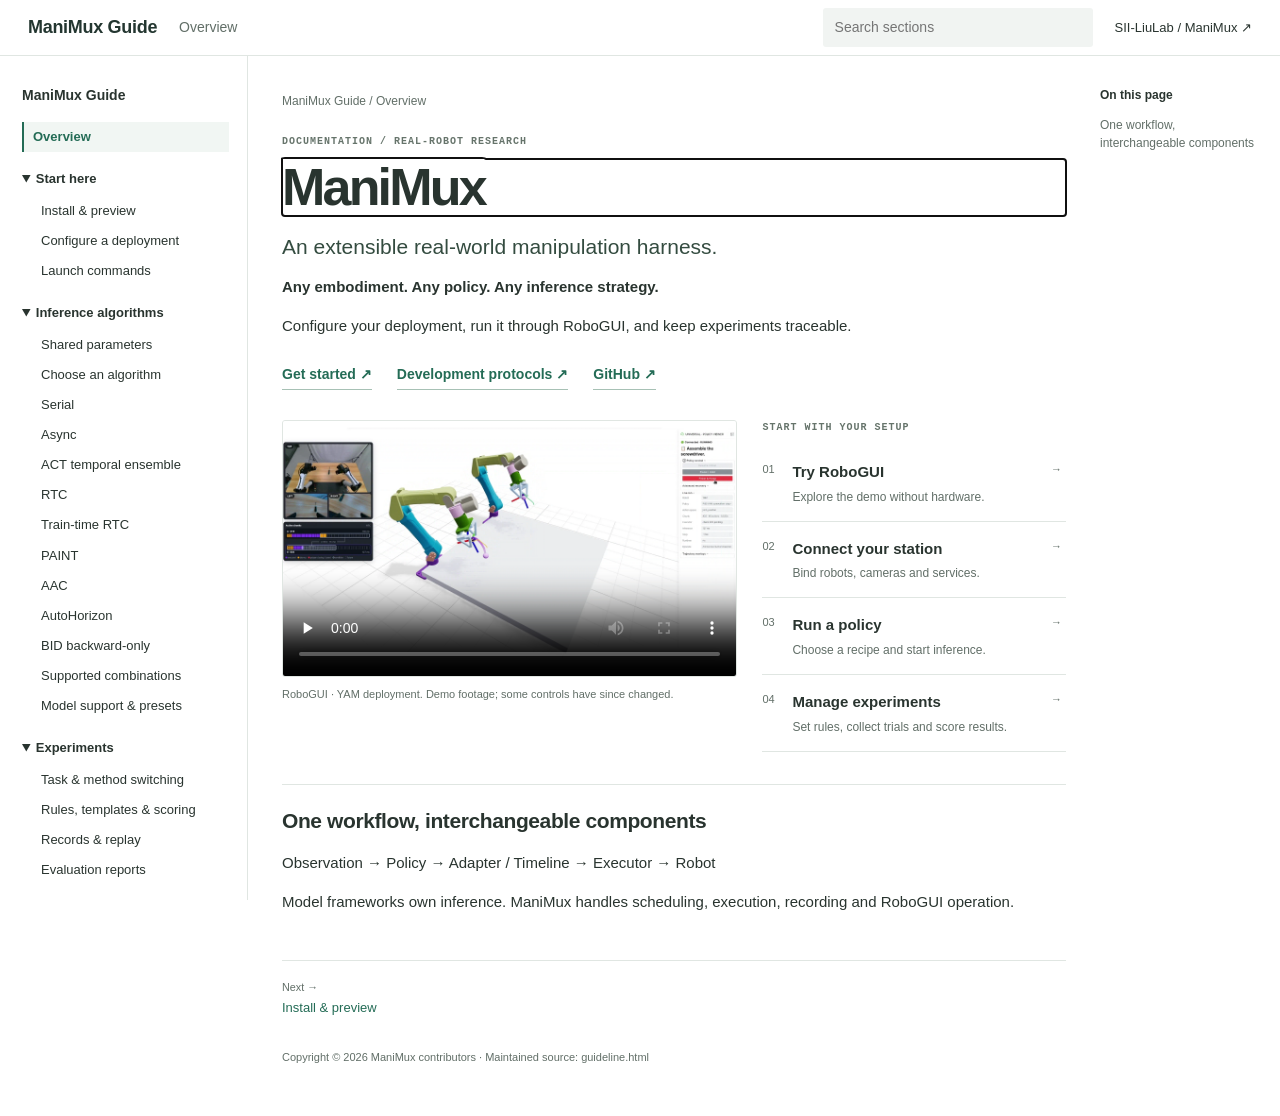
==== guideline.html @ 7ecbb382 "Remove retired AsyncSim environment-slot routing" ====
<!doctype html>
<html lang="en"><head><meta charset="utf-8"><meta name="viewport" content="width=device-width,initial-scale=1">
<meta name="description" content="ManiMux guide: deployment, inference algorithms and experiment rules."><title>ManiMux Guide</title><style>
:root{--ink:#29342f;--muted:#626f68;--accent:#246c56;--rule:#e0e6e2;--soft:#f5f7f6}
*{box-sizing:border-box}html{scroll-padding-top:80px}body{margin:0;background:#fff;color:var(--ink);font:15px/1.65 -apple-system,BlinkMacSystemFont,"Segoe UI",sans-serif}a{color:var(--accent);text-decoration:none}a:hover{text-decoration:underline;text-underline-offset:3px}a:focus-visible,button:focus-visible,input:focus-visible,summary:focus-visible{outline:2px solid var(--accent);outline-offset:3px}[hidden]{display:none!important}
.topbar{position:fixed;inset:0 0 auto;height:56px;background:white;border-bottom:1px solid var(--rule);z-index:30;display:flex;align-items:center;padding:0 28px;gap:22px}.brand{font-size:18px;letter-spacing:-.3px;font-weight:700;color:#233630;white-space:nowrap}.current{color:var(--muted);font-size:14px}.search-box{margin-left:auto;position:relative;width:270px}.search-box input{width:100%;padding:8px 12px;border:0;background:#f1f4f2;border-radius:3px;font:inherit;font-size:14px}.search-results{position:absolute;right:0;top:42px;width:420px;max-height:65vh;overflow:auto;background:#fff;border:1px solid var(--rule);box-shadow:0 8px 20px #142c191c}.search-results a{display:block;padding:12px 16px;border-bottom:1px solid var(--rule)}.search-results strong,.search-results small{display:block}.search-results small{color:var(--muted);font-size:12px;margin-top:3px}.search-results p{padding:10px 16px}.repo{font-size:13px;color:var(--ink);white-space:nowrap}
.layout{max-width:1450px;margin:auto;padding-top:56px;display:grid;grid-template-columns:248px minmax(0,1fr) 180px;gap:34px}.sidebar{position:sticky;top:56px;height:calc(100vh - 56px);overflow:auto;border-right:1px solid var(--rule);padding:28px 18px 28px 22px}.sidebar-title{font-weight:700;font-size:14px;margin-bottom:15px}.sidebar nav a{display:block;color:var(--ink);font-size:13px;padding:5px 9px;line-height:1.55;border-left:2px solid transparent}.sidebar nav a[aria-current="page"]{color:var(--accent);font-weight:650;border-left-color:var(--accent);background:#f1f6f3}.nav-group{margin:10px 0}.nav-group summary{font-weight:650;font-size:13px;cursor:pointer;padding:6px 0}.nav-group>div{padding-left:8px}.sidebar-tools{border-top:1px solid var(--rule);margin-top:20px;padding-top:14px}button{font:inherit;color:var(--accent);background:white;border:1px solid var(--rule);padding:5px 10px;border-radius:3px;cursor:pointer;font-size:12px}
main{min-width:0;padding:36px 0 50px}.breadcrumb{font-size:12px;color:var(--muted);margin-bottom:22px}.guide-page h2{font-size:30px;line-height:1.25;letter-spacing:-.8px;margin:0 0 26px;font-weight:650}.guide-page h3{font-size:21px;line-height:1.35;font-weight:650;letter-spacing:-.4px;border-top:1px solid var(--rule);padding-top:22px;margin:32px 0 16px}.guide-page p{margin:14px 0}.guide-page a{border-bottom:1px solid #c7d8ce}.table-wrap{overflow:auto;margin:22px 0}table{width:100%;border-collapse:collapse;font-size:13px;line-height:1.6;border:1px solid var(--rule)}td,th{border-bottom:1px solid var(--rule);padding:11px 13px;text-align:left;vertical-align:top}th{background:#f7f9f8;font-weight:650}td:first-child{min-width:115px}code{font:12px/1.65 "SFMono-Regular",Consolas,monospace;background:var(--soft);border-radius:2px;padding:2px 4px;overflow-wrap:anywhere}pre{position:relative;overflow:auto;background:var(--soft);padding:19px 18px;margin:20px 0;border-radius:3px}pre code{padding:0;white-space:pre;overflow-wrap:normal}pre .copy{position:absolute;right:6px;top:6px;background:#fff;font-size:11px;padding:2px 7px}.guide-page details{padding:12px 16px;border:1px solid var(--rule);border-radius:3px;margin:22px 0}.guide-page summary{cursor:pointer;font-weight:650;color:var(--accent)}li{margin:7px 0}.kicker{font:600 10px/1.5 "SFMono-Regular",Consolas,monospace;letter-spacing:1px;color:#66746b;text-transform:uppercase}.overview h1{font-size:52px;line-height:1.1;letter-spacing:-2.8px;margin:10px 0 16px;font-weight:650}.overview .lead{font-size:21px;line-height:1.4;color:#344c40}.quicklinks{display:flex;gap:25px;flex-wrap:wrap;margin:24px 0 30px;font-size:14px;font-weight:650}.quicklinks a{border-bottom:1px solid #a7c1b5;padding-bottom:3px}.overview-grid{display:grid;grid-template-columns:minmax(0,1.5fr) minmax(200px,1fr);gap:25px;align-items:start}.overview-grid figure{margin:0}video{display:block;width:100%;border:1px solid var(--rule);border-radius:3px;background:var(--soft)}figcaption{font-size:11px;color:var(--muted);margin-top:8px}.start-links>a{display:grid;grid-template-columns:20px 1fr 15px;gap:10px;padding:15px 0;border-bottom:1px solid var(--rule);color:var(--ink)}.start-links .kicker{padding-bottom:10px}.start-links small{display:block;font-size:12px;line-height:1.5;color:var(--muted);margin-top:3px}.start-links span{font-size:11px;color:var(--muted)}.toc{position:sticky;top:86px;align-self:start;padding-right:18px;font-size:12px}.toc-title{font-weight:650;margin-bottom:10px}.toc a{display:block;color:var(--muted);margin:8px 0;line-height:1.5}.page-footer{margin-top:45px;padding-top:18px;border-top:1px solid var(--rule);display:flex;justify-content:space-between;gap:20px;font-size:13px}.page-footer a{display:flex;flex-direction:column;max-width:48%}.page-footer small{color:var(--muted)}.copyright{color:var(--muted);font-size:11px;margin-top:30px}.menu-button{display:none;border:0;font-size:22px;padding:0}.backdrop{display:none}.skip{position:fixed;top:-60px;left:16px;z-index:100;background:white;padding:8px}.skip:focus{top:6px}
@media(min-width:1500px){.layout{gap:42px}}@media(max-width:1150px){.layout{grid-template-columns:232px minmax(0,1fr);gap:28px;padding-right:26px}.toc{display:none}.overview-grid{grid-template-columns:1fr}.search-box{width:225px}.current{display:none}}@media(max-width:760px){.topbar{padding:0 16px;gap:15px}.repo{display:none}.brand{font-size:16px}.menu-button{display:block}.search-box{width:min(45vw,250px)}.search-results{width:min(90vw,420px)}.layout{display:block;padding:76px 22px 0}.sidebar{position:fixed;top:56px;left:0;width:270px;z-index:25;background:white;transform:translateX(-100%);transition:transform .15s ease}.nav-open .sidebar{transform:translateX(0)}.nav-open .backdrop{display:block;position:fixed;inset:56px 0 0;background:#0005;z-index:20}main{padding-top:10px}.overview h1{font-size:44px}.guide-page h2{font-size:27px}.overview-grid{grid-template-columns:1fr}.breadcrumb{margin-bottom:18px}}@media print{.topbar,.sidebar,.toc,.page-footer,.copy,.breadcrumb,.backdrop{display:none!important}.layout{display:block;padding:0;max-width:none}main{padding:0}.guide-page{display:block!important;break-before:page}.guide-page.overview{break-before:auto}body{font-size:11px}table{font-size:10px}pre code{white-space:pre-wrap;font-size:10px}video{display:none}.guide-page h2,.guide-page h3{break-after:avoid}tr{break-inside:avoid}.table-wrap{overflow:visible}.copyright{display:none}}
</style></head>
<body><a class="skip" href="#overview">Skip to content</a>
<header class="topbar"><button class="menu-button" id="menu" aria-label="Toggle navigation" aria-expanded="false" aria-controls="sidebar">☰</button><a class="brand" href="#overview">ManiMux Guide</a><span class="current" id="current-title">Overview</span><div class="search-box"><input id="guide-search" type="search" placeholder="Search sections" aria-label="Search guide" autocomplete="off"><div id="search-results" class="search-results" hidden></div></div><a class="repo" href="https://github.com/SII-LiuLab/manimux">SII-LiuLab / ManiMux ↗</a></header>
<div id="backdrop" class="backdrop"></div><div class="layout"><aside class="sidebar" id="sidebar"><div class="sidebar-title">ManiMux Guide</div><nav aria-label="Guide sections"><a href="#overview" data-page="overview">Overview</a><details class="nav-group" open><summary>Start here</summary><div><a href="#install" data-page="install">Install &amp; preview</a><a href="#configuration" data-page="configuration">Configure a deployment</a><a href="#launch" data-page="launch">Launch commands</a></div></details><details class="nav-group" open><summary>Inference algorithms</summary><div><a href="#shared-parameters" data-page="shared-parameters">Shared parameters</a><a href="#algorithms" data-page="algorithms">Choose an algorithm</a><a href="#serial" data-page="serial">Serial</a><a href="#async" data-page="async">Async</a><a href="#act-temporal-ensemble" data-page="act-temporal-ensemble">ACT temporal ensemble</a><a href="#rtc" data-page="rtc">RTC</a><a href="#train-time-rtc" data-page="train-time-rtc">Train-time RTC</a><a href="#paint" data-page="paint">PAINT</a><a href="#aac" data-page="aac">AAC</a><a href="#autohorizon" data-page="autohorizon">AutoHorizon</a><a href="#bid-backward" data-page="bid-backward">BID backward-only</a><a href="#optional-algorithm-composition" data-page="optional-algorithm-composition">Supported combinations</a><a href="#support" data-page="support">Model support &amp; presets</a></div></details><details class="nav-group" open><summary>Experiments</summary><div><a href="#experiment-lists" data-page="experiment-lists">Task &amp; method switching</a><a href="#experiments" data-page="experiments">Rules, templates &amp; scoring</a><a href="#records" data-page="records">Records &amp; replay</a><a href="#reports" data-page="reports">Evaluation reports</a></div></details><details class="nav-group" open><summary>Development</summary><div><a href="#agent-references" data-page="agent-references">Work with your agent</a><a href="#troubleshooting" data-page="troubleshooting">Troubleshooting</a></div></details></nav><div class="sidebar-tools"><button id="print">Print entire guide / PDF</button></div></aside>
<main id="content"><div class="breadcrumb" id="breadcrumb">ManiMux Guide / Overview</div><section aria-labelledby="overview" class="guide-page overview" data-page-id="overview" data-title="Overview">
<div class="kicker">Documentation / Real-robot research</div>
<h1 id="overview">ManiMux</h1>
<p class="lead">An extensible real-world manipulation harness.</p>
<p><strong>Any embodiment. Any policy. Any inference strategy.</strong></p>
<p>Configure your deployment, run it through RoboGUI, and keep experiments traceable.</p>
<div class="quicklinks"><a href="#install">Get started ↗</a><a href="#agent-references">Development protocols ↗</a><a href="https://github.com/SII-LiuLab/manimux">GitHub ↗</a></div>
<div class="overview-grid"><figure><video aria-label="RoboGUI demonstration with a YAM robot" controls="" playsinline="" poster="assets/manimux-robogui-demo.webp" preload="none"><source src="assets/manimux_2026-09-05_23-17-35-00.00.03.144-00.00.34.914-seg1-00.00.02.596-00.00.34.966.mp4" type="video/mp4"/></video><figcaption>RoboGUI · YAM deployment. Demo footage; some controls have since changed.</figcaption></figure>
<div class="start-links"><div class="kicker">Start with your setup</div>
<a href="#install"><span>01</span><div><strong>Try RoboGUI</strong><small>Explore the demo without hardware.</small></div><span>→</span></a>
<a href="#configuration"><span>02</span><div><strong>Connect your station</strong><small>Bind robots, cameras and services.</small></div><span>→</span></a>
<a href="#launch"><span>03</span><div><strong>Run a policy</strong><small>Choose a recipe and start inference.</small></div><span>→</span></a>
<a href="#experiments"><span>04</span><div><strong>Manage experiments</strong><small>Set rules, collect trials and score results.</small></div><span>→</span></a>
</div></div>
<h3 id="workflow">One workflow, interchangeable components</h3>
<p>Observation → Policy → Adapter / Timeline → Executor → Robot</p>
<p>Model frameworks own inference. ManiMux handles scheduling, execution, recording and RoboGUI operation.</p>
</section>
<section aria-labelledby="install" class="guide-page" data-page-id="install" data-title="Install &amp; preview" hidden=""><h2 id="install">Install</h2>
<p>Run commands from the repository root. Python 3.11/3.12 are supported.</p>
<pre><code class="language-bash">uv sync --dev
uv run manimux-robogui --robot yam --demo --host 127.0.0.1 --port 8086
</code></pre>
<p>Open <code>http://127.0.0.1:8086</code>. This demo does not connect hardware.
Use <code>--robot piper</code> or <code>--robot aloha</code> for the corresponding asset preview.</p>
<table>
<thead>
<tr>
<th>Environment</th>
<th>Owns</th>
</tr>
</thead>
<tbody>
<tr>
<td>Root <code>.venv/</code></td>
<td>Core development and offline RoboGUI</td>
</tr>
<tr>
<td><code>envs/yam/.venv/</code></td>
<td>YAM SDK, cameras, runtime and RoboGUI</td>
</tr>
<tr>
<td>Model environment</td>
<td>JAX/PyTorch, weights and the XPolicyLab policy server</td>
</tr>
</tbody>
</table>
<p>For an existing hardware environment, install the current checkout explicitly:</p>
<pre><code class="language-bash">uv pip install --python envs/yam/.venv/bin/python -e '.[replay,realsense,xpolicylab]'
</code></pre>
<p>This does not install the robot SDK or create the model environment. Follow the
<a href=".agents/skills/manimux-station-setup/references/station.md">station setup reference</a>
and the selected <a href="#support">model runbook</a>. Do not run root <code>uv sync</code> against an
independent hardware/model environment; it can remove dependencies absent from the root lockfile.</p>
</section>
<section aria-labelledby="configuration" class="guide-page" data-page-id="configuration" data-title="Configure a deployment" hidden=""><h2 id="configuration">Configuration</h2>
<p>One experiment YAML selects the deployment. Keep common settings in their owning component YAML
and reference them with <code>config:</code>.</p>
<table>
<thead>
<tr>
<th>Setting</th>
<th>Edit here</th>
</tr>
</thead>
<tbody>
<tr>
<td>Task prompt, output, step budget</td>
<td>Experiment <code>run</code></td>
</tr>
<tr>
<td>Layout IDs / repeats / reference requirement</td>
<td><code>run.experiment_template</code></td>
</tr>
<tr>
<td>Scoring rules</td>
<td><code>evaluation.config</code> → rubric YAML</td>
</tr>
<tr>
<td>CAN/IP, camera serials, service endpoints, local paths</td>
<td><code>manimux/configs/local/station.yaml</code></td>
</tr>
<tr>
<td>Robot assembly, control frequency</td>
<td><code>robot.config</code>, <code>robot.control_hz</code></td>
</tr>
<tr>
<td>Geometry, joint order, TCP and limits</td>
<td>Embodiment / control profile YAML</td>
</tr>
<tr>
<td>Camera FPS, resolution and exposure</td>
<td><code>camera_server.config</code> → camera-set YAML</td>
</tr>
<tr>
<td>Model camera mapping and action conversion</td>
<td><code>policy.adapter</code></td>
</tr>
<tr>
<td>Model action interval and horizon</td>
<td><code>policy.action_dt_s</code>, <code>policy.horizon_policy_steps</code></td>
</tr>
<tr>
<td>Checkpoint, normalization, sampler steps and seed</td>
<td><code>policy_server.config</code> → model recipe</td>
</tr>
<tr>
<td>Scheduling / chunk handoff</td>
<td><code>inference</code> or its referenced YAML</td>
</tr>
<tr>
<td>Command generation</td>
<td><code>executor</code> — current team experiments use <code>type: direct</code></td>
</tr>
</tbody>
</table>
<p><strong>Station setup:</strong> copy <a href="manimux/configs/local/yam_example.yaml">yam_example.yaml</a> to
<code>station.yaml</code> only if a private station file does not already exist. Fill actual CAN
interfaces, camera serials, endpoints and checkpoint roots. Preserve component names.</p>
<p><code>config:</code> paths resolve relative to the containing YAML; mappings merge and lists replace.
Experiment <code>run.output_dir</code> is relative to the launch directory. Station-local paths resolve
relative to the station file; <code>paths.output_dir</code> can override the recording directory.</p>
<p>Use the same <code>--local PATH</code> on entry points that support station binding. Pi05, camera and runtime
support it; RoboGUI network options remain separate. A model launcher taking only <code>--config</code>
must use the recipe paired with the experiment. See <a href=".agents/skills/manimux-station-setup/references/station.md#scope-and-remaining-independent-entry-points">entry-point scope</a>.</p>
<p><strong>Before launch, inspect the resolved config without connecting hardware:</strong></p>
<pre><code class="language-bash">envs/yam/.venv/bin/python - &lt;&lt;'PY'
from manimux.cli import load_config
cfg = load_config('manimux/configs/experiments/coin/pi05/yam_pi05_rtc_joint_step50000.yaml')
for key in ('run', 'policy', 'inference', 'executor', 'evaluation'):
    print(key, cfg[key])
PY
</code></pre>
<p>Edit YAML before loading the experiment. Restart the affected process after changes;
editing a file does not hot-reload a running deployment.</p>
</section>
<section aria-labelledby="launch" class="guide-page" data-page-id="launch" data-title="Launch commands" hidden=""><h2 id="launch">Launch</h2>
<p><strong>Complete Pi05 coin / YAM example.</strong> Requires installed hardware/model environments,
the checkpoint selected by the recipe, and a configured station. Run from the repository
root in four terminals, using the same experiment in cameras, model and runtime.</p>
<h3 id="1-camera-service">1 · Camera service</h3>
<pre><code class="language-bash">envs/yam/.venv/bin/python -m manimux.servers.camera.server \
  --experiment manimux/configs/experiments/coin/pi05/yam_pi05_rtc_joint_step50000.yaml
</code></pre>
<h3 id="2-robogui">2 · RoboGUI</h3>
<pre><code class="language-bash">envs/yam/.venv/bin/python -m manimux.robogui.dashboard \
  --robot yam --host 127.0.0.1 --port 8086
</code></pre>
<h3 id="3-pi05-model-service">3 · Pi05 model service</h3>
<pre><code class="language-bash">XPolicyLab/policy/Pi_05/openpi/.venv/bin/python -m manimux.servers.pi05 \
  --experiment manimux/configs/experiments/coin/pi05/yam_pi05_rtc_joint_step50000.yaml
</code></pre>
<h3 id="4-runtime">4 · Runtime</h3>
<pre><code class="language-bash">envs/yam/.venv/bin/python -m manimux serve \
  --config manimux/configs/experiments/coin/pi05/yam_pi05_rtc_joint_step50000.yaml
</code></pre>
<p>Open <code>http://127.0.0.1:8086</code>. <code>serve</code> waits for GUI preparation; it does not launch the other
three services. <strong>Prepare can connect hardware and move to the configured start pose.</strong>
Use <strong>Prepare → adjust layout → Activate Warmup → Start rollout → Finish</strong>.</p><p>Recovery controls follow the connected runtime's declared capabilities and arm selections. When idle Home is available, <strong>Finish rollout</strong> does not home; use <strong>Return Home</strong>, which applies to all configured arms. Otherwise Finish preserves the experiment's <code>home_on_close</code>. Drag and Release finish an active rollout without homing. Tianji Release offers continuous or five-second cooperative hand-guiding when declared; loss of the recovery lease cancels it.</p><p>Pack-plate deployments select <code>tianji_taccap_pack_plate.yaml</code> for the saved <code>pack_plate_start</code> Home. Update older bound configurations and restart the runtime to load a changed assembly.</p><p>
Warmup is explicit when <code>run.warmup_before_start: true</code>; otherwise go directly to Start. Follow the selected Finish/Home behavior before
stopping runtime, then stop model, camera and GUI processes.</p>
<p>For another method, use its YAML in all experiment-aware commands. For another model,
replace terminal 3 with that model's environment and launcher; do not reuse Pi05's interpreter.</p>
<details><summary>Other model-server command forms</summary>
<p>These forms use explicit placeholders: resolve <code>MM_MODEL_PY</code>, <code>MM_RECIPE</code> and <code>MM_EXPERIMENT</code>
from the chosen deployment. They are not additional services to run alongside Pi05.</p>
<pre><code class="language-bash"># XR1: matching standalone model recipe
"$MM_MODEL_PY" -m manimux.servers.xr1 --config "$MM_RECIPE"

# LingBot: shared XPolicyLab server, matching model recipe
"$MM_MODEL_PY" XPolicyLab/setup_policy_server.py --config-path "$MM_RECIPE"

# DP: recipe selected from the experiment
"$MM_MODEL_PY" -m manimux.servers.dp --experiment "$MM_EXPERIMENT"

# OpenWAM: matching standalone model recipe
"$MM_MODEL_PY" -m manimux.servers.openwam --config "$MM_RECIPE"
</code></pre>
</details>
</section>
<section aria-labelledby="shared-parameters" class="guide-page" data-page-id="shared-parameters" data-title="Shared parameters" hidden=""><h2 id="shared-parameters">Shared parameters</h2>
<p>Use this guide to configure Serial, asynchronous chunking, RTC, ACT temporal
ensembling, AAC, PAINT, AutoHorizon and backward-only BID, including their supported
combinations. Start from an experiment that already works with your robot and policy;
keep its checkpoint, cameras, action representation and executor settings.</p>
<h3 id="configure-an-experiment">Configure an experiment</h3>
<p>Set <code>inference.algorithm</code> and <code>inference.inference_schedule</code> explicitly. The examples
below replace the experiment's entire <code>inference</code> section unless described as overrides.
They assume a model horizon <strong>H = 50</strong>; adjust the example windows for your model's
actual H. Do not shorten <code>policy.horizon_policy_steps</code> to change how long a chunk executes.</p>
<p>You can instead load an <a href="manimux/configs/inference/README.md">inference preset</a>
and override its settings:</p>
<pre><code class="language-yaml">inference:
  config: ../../../inference/yam_act_serial.yaml
  algorithm: act_temporal_ensemble
  chunk_policy_steps: 8
</code></pre>
<p>This relative path is for an experiment under
<code>manimux/configs/experiments/&lt;task&gt;/&lt;model&gt;/</code>. <code>config</code> paths are relative to the
experiment YAML. Nested mappings merge; omitted fields remain inherited. Each
section loads one preset, without recursive <code>config</code> references.
When switching methods, remove incompatible inherited limits, triggers and blending.
Some presets contain only parameters, so select the algorithm explicitly.</p>
<p>The examples use <code>policy.action_decoding: inline</code> (the default). Verify that the
deployment's adapter and action format meet the compatibility requirements below
before enabling a combination. See <a href="#configuration">configuration</a> and
<a href="#support">deployment recipes</a> for the rest of the experiment and launch procedure.</p>
<h3 id="asyncsim-deployments">AsyncSim deployments</h3>
<p>Simulation experiments live under <code>manimux/configs/experiments/asyncsim/</code> and use AsyncSimRuntime, the shared policy worker, request scheduler and action timeline. Ordinary chunking selects <code>async</code> or <code>serial</code>; latency trimming uses <code>drop_infer_latency</code>. Use <code>robodojo_x5_dual.yaml</code> for RoboDojo geometry, separately from the physical X5 model.</p>
<p>Run the controller in <code>envs/arx_x5/.venv</code>, inference in the model's own environment, and simulation in the RoboDojo environment. The <a href=".agents/skills/manimux-inference/references/deployment/vpp2-arx-x5.md">VPP2 deployment reference</a> covers visible observation history and launch prerequisites. VPP2 uses default sampling, serial 25 Hz execution and a 24-action prefix. History does not receive simulator poses or execution metrics.</p>
<p>AsyncSimRuntime supports <code>multi_inflight</code> with a streaming-capable backend. Each result keeps its request's observation anchor and deadline; results newer than the accepted plan can be used even after another observation was uploaded. XR1 and OpenWAM X5 decoding preserve request context beyond their eight-entry fallback caches. Serial retains one outstanding request and waits for the execution prefix to finish. Inline IK still uses the controller thread.</p>
<p>Select <code>robodojo_xr1_insert_tubes_default_multi_inflight.yaml</code> for default XR1 sampling with continuous observation uploads capped at 25 Hz, 30 action rows at 40 ms each, and <code>drop_infer_latency</code> on the simulation clock. The existing <code>robodojo_xr1_insert_tubes_default_serial.yaml</code> keeps serial execution from row zero. With the model and simulator already running, launch from the AsyncSim workspace root:</p>
<pre><code class="language-bash">PYTHONPATH=.:manimux manimux/envs/arx_x5/.venv/bin/python scripts/run_async_benchmark.py \
  --experiment manimux/manimux/configs/experiments/asyncsim/robodojo_xr1_insert_tubes_default_multi_inflight.yaml \
  --local manimux/manimux/configs/local/asyncsim_xr1.example.yaml \
  --task insert_tubes --policy Xiaomi_Robotics_1 \
  --checkpoint HF-RoboDojo-sim-arx_x5-ee-0-35efbc7 \
  --profile async_config/profiles/manimux_xr1_zero_delay.yml --seeds 1 \
  --timeout 900 --output async_eval_result/xr1_insert_tubes_default_multi_inflight</code></pre>
<p>AsyncSim deployments use one environment and one policy service per simulator. Multi-inflight scheduling remains available within that controller; it does not batch multiple environments.</p>
<h3 id="request-schedules-and-triggers">Request schedules and triggers</h3>
<table>
<thead>
<tr>
<th><code>inference_schedule</code></th>
<th>When a new request may start</th>
</tr>
</thead>
<tbody>
<tr>
<td><code>serial</code></td>
<td>After the selected execution prefix finishes and the preceding response or error is processed. The robot holds its last command while waiting for inference.</td>
</tr>
<tr>
<td><code>single_inflight</code></td>
<td>After the preceding response or error is processed, including process decoding when enabled; the current chunk may still be executing.</td>
</tr>
<tr>
<td><code>deadline</code></td>
<td>First request immediately when its trigger permits; later requests only after the preceding request's <code>policy.timeout_s</code> deadline, even if its reply arrived earlier. See the algorithm-specific resolutions above.</td>
</tr>
<tr>
<td><code>multi_inflight</code></td>
<td>Before earlier replies arrive, subject to the observation-rate cap, trigger and algorithm readiness.</td>
</tr>
</tbody>
</table>
<p>Serial waits for scheduled execution time, not measured arrival at the target.
Reaching <code>policy.timeout_s</code> alone does not release a single-inflight request; the
client must return a response or error. It also does not cancel a remote model call.</p>
<table>
<thead>
<tr>
<th><code>request_trigger</code></th>
<th>Applies to</th>
<th>Behavior</th>
</tr>
</thead>
<tbody>
<tr>
<td><code>refill</code></td>
<td>Asynchronous ordinary chunking, BID, AAC and AutoHorizon</td>
<td>Submit when remaining prepared action time is <strong>strictly below</strong> <code>refill_threshold_s</code>. Default for these algorithms, including multi-inflight.</td>
</tr>
<tr>
<td><code>continuous</code></td>
<td>The same asynchronous algorithms</td>
<td>Submit without checking remaining action time. Schedule and rate limits still apply.</td>
</tr>
<tr>
<td><code>algorithm</code></td>
<td>All serial configurations, RTC, PAINT and standalone ACT</td>
<td>Use the selected algorithm's execution/query timing. Default and required for these cases.</td>
</tr>
</tbody>
</table>
<p>With <code>multi_inflight</code>, the server runs one model call at a time and replaces its
waiting observation with the newest available one. It starts another call when a
fresh observation is available; this is not parallel model execution. RTC/PAINT
execution windows and ACT query intervals still limit submissions.</p>
<h3 id="time-rate-and-handoff-parameters">Time, rate and handoff parameters</h3>
<table>
<thead>
<tr>
<th>Parameter</th>
<th>Default</th>
<th>Usage</th>
</tr>
</thead>
<tbody>
<tr>
<td><code>policy.action_dt_s</code></td>
<td>Required</td>
<td>Seconds per model action row, unless <code>trajectory_duration_s</code> overrides it. Keep the checkpoint's interval.</td>
</tr>
<tr>
<td><code>policy.horizon_policy_steps</code></td>
<td>Required</td>
<td>Full predicted horizon H, not an execution limit.</td>
</tr>
<tr>
<td><code>inference.refill_threshold_s</code></td>
<td><code>0.4</code></td>
<td>Seconds of remaining actions at which refill becomes eligible; <code>0.1</code> means 100 ms. Use a positive value. Zero prevents refill even with an empty timeline.</td>
</tr>
<tr>
<td><code>inference.observation_hz</code></td>
<td><code>null</code></td>
<td>Maximum request submission rate. A finite positive value is required for multi-inflight; other schedules may also use it. It does not change camera FPS or robot control rate.</td>
</tr>
<tr>
<td><code>policy.timeout_s</code></td>
<td><code>1.0</code></td>
<td>Runtime request deadline, in seconds; also sets the resubmission deadline for actual deadline scheduling.</td>
</tr>
<tr>
<td><code>policy.options.request_timeout_s</code></td>
<td><code>policy.timeout_s</code> for <code>xpolicylab_ws</code></td>
<td>Client transport timeout, distinct from the runtime deadline.</td>
</tr>
<tr>
<td><code>inference.max_plan_age_s</code></td>
<td><code>1.0</code></td>
<td>Maximum observation-to-acceptance age of a plan, in seconds. Separate from the request deadline.</td>
</tr>
<tr>
<td><code>inference.action_start_mode</code></td>
<td><code>drop_infer_latency</code></td>
<td>Choose the playback clock described below.</td>
</tr>
<tr>
<td><code>inference.blend_policy_steps</code></td>
<td><code>2</code></td>
<td>Number of model action steps used for the handoff from the measured/last command to the new trajectory. <code>0</code> disables this blend. This is separate from ACT ensembling.</td>
</tr>
<tr>
<td><code>inference.handoff_skip_steps</code></td>
<td><code>0</code></td>
<td>Intentional action-row skip, not a latency estimate. Leave at zero for the combinations in this guide.</td>
</tr>
</tbody>
</table>
<p>Choose a refill threshold that leaves time for preparation, transport, inference
and decoding. Outside refill mode, only the default <code>0.4</code> is tolerated and ignored;
other explicit values, including <code>null</code>, are rejected. If a preset supplies another
value, use a different preset or override it to <code>0.4</code> when changing triggers.</p>
<p><code>first_step_when_ready</code> starts row zero when the result is accepted. Use it for the
serial examples below. <code>drop_infer_latency</code> keeps the observation-based action
clock and discards source rows whose times have passed before acceptance. Use it
for the asynchronous examples. Neither setting changes the recorded observation
timestamp. A late reply can have too few usable rows and be rejected.</p>
<h3 id="meaning-of-chunk_policy_steps">Meaning of <code>chunk_policy_steps</code></h3>
<p>Step counts are <strong>model action rows</strong>, not control-loop ticks. The row interval dt
is normally <code>policy.action_dt_s</code>. If <code>policy.trajectory_duration_s</code> is set, it
overrides dt with <code>trajectory_duration_s / (H - 1)</code>.</p>
<p>K rows span <code>(K - 1) * dt</code> between their first and last targets. Ordinary serial,
serial ACT and BID additionally hold the last row for one interval, giving K * dt
for K usable rows. AAC/AutoHorizon do not add that interval. Thus 12 rows at 30 Hz
span about 0.367 s, or 0.4 s with the last-row hold; the control-loop rate does not
change these times.</p>
<table>
<thead>
<tr>
<th>Algorithm</th>
<th>Meaning of <code>chunk_policy_steps</code></th>
<th>Valid setting / omitted value</th>
</tr>
</thead>
<tbody>
<tr>
<td>Ordinary chunking</td>
<td>Maximum source prefix; asynchronous latency trimming can shorten it further</td>
<td>Integer 2 through H; omitted/null leaves <code>max_chunk_policy_steps</code> in control, whose default is null (full horizon)</td>
</tr>
<tr>
<td>RTC</td>
<td>Minimum execution window used to time the next request, adjusted for predicted delay; execution continues during inference</td>
<td>Positive integer up to H; omitted uses <code>rtc.min_execute_policy_steps</code>, default roughly H/2</td>
</tr>
<tr>
<td>PAINT</td>
<td>Source-action window that triggers the next request; execution continues during inference</td>
<td>K must satisfy <code>d &lt;= K &lt;= H - d</code>; omitted uses <code>paint.execution_policy_steps</code>, default 10</td>
</tr>
<tr>
<td>ACT, asynchronous</td>
<td>Interval between eligible queries</td>
<td>Integer 1 through H−1; omitted uses <code>temporal_ensemble.query_interval_policy_steps</code>, default 1</td>
</tr>
<tr>
<td>ACT, serial</td>
<td>Execution prefix K</td>
<td>Integer 1 through H; omitted/null executes H</td>
</tr>
<tr>
<td>BID, fixed horizon</td>
<td>Up to K future rows after alignment; fewer if the prediction ends earlier</td>
<td>Integer 1 through H−1; omitted uses <code>bid.replan_policy_steps</code>, default 5</td>
</tr>
<tr>
<td>AAC, AutoHorizon, BID + AAC horizon</td>
<td>Chosen adaptively for each prediction</td>
<td>Omit this field</td>
</tr>
</tbody>
</table>
<p>Use either <code>chunk_policy_steps</code> or its method-specific counterpart. Conflicting
values are rejected; setting <code>chunk_policy_steps: null</code> does not clear an inherited
counterpart. Remove/reset that field too. Do not carry <code>max_chunk_policy_steps</code> into
a specialized method.</p>
<h3 id="related-deployment-controls">Related deployment controls</h3>
<table><thead><tr><th>Parameter</th><th>Meaning</th><th>Usage</th></tr></thead><tbody>
<tr>
<td><code>policy_server.num_steps</code></td>
<td>Sampler iterations for Pi05/XR1</td>
<td>More iterations cost compute; key names differ by model recipe</td>
</tr>
<tr>
<td><code>policy_server.inference_seed</code></td>
<td>Sampling seed where supported</td>
<td>Freeze for a controlled comparison; follow that backend's RESET behavior</td>
</tr>
<tr>
<td><code>robot.control_hz</code></td>
<td>Commands per second</td>
<td>Independent of camera FPS and model action rate</td>
</tr>
<tr>
<td><code>run.max_control_steps</code></td>
<td>Control-step budget</td>
<td>A step limit, not a precisely measured wall-clock task timeout</td>
</tr>
<tr>
<td><code>run.warmup_before_start</code></td>
<td>Show Activate Warmup after Prepare; Start drains warmup and resets the backend</td>
<td>Separates cold compilation from trial operation</td>
</tr>
</tbody></table>
</section>
<section aria-labelledby="algorithms" class="guide-page" data-page-id="algorithms" data-title="Choose an algorithm" hidden=""><h2 id="algorithms">Algorithms</h2>
<table>
<thead>
<tr>
<th>Method / <code>inference.algorithm</code></th>
<th>Execution</th>
<th>Main controls</th>
<th>Requires model hook</th>
</tr>
</thead>
<tbody>
<tr>
<td><a href="#serial">Serial</a> / <code>serial</code></td>
<td>Infer after the selected prefix ends; hold while waiting</td>
<td>K</td>
<td>Default sampling</td>
</tr>
<tr>
<td><a href="#async">Async</a> / <code>async</code></td>
<td>Infer while the current prefix executes</td>
<td>K, refill threshold</td>
<td>Default sampling</td>
</tr>
<tr>
<td><a href="#act-temporal-ensemble">ACT</a> / <code>act_temporal_ensemble</code></td>
<td>Combine overlapping predictions at the same action time</td>
<td>Query interval or serial prefix, coefficient</td>
<td>Default sampling</td>
</tr>
<tr>
<td><a href="#rtc">RTC</a> / <code>rtc</code></td>
<td>Condition the new chunk on the old trajectory during inference</td>
<td>Minimum execution, delay forecast, beta</td>
<td>RTC</td>
</tr>
<tr>
<td><a href="#paint">PAINT</a> / <code>paint</code></td>
<td>Prefix-conditioned generation with an explicit predicted delay</td>
<td>Execution trigger, delay forecast</td>
<td>PAINT</td>
</tr>
<tr>
<td><a href="#aac">AAC</a> / <code>aac</code></td>
<td>Sample candidates, select a chunk and adaptive length</td>
<td>Samples, motion threshold, selector, stats</td>
<td>AAC</td>
</tr>
<tr>
<td><a href="#autohorizon">AutoHorizon</a> / <code>autohorizon</code></td>
<td>Attention-selected execution length</td>
<td>Fixed upstream attention rule</td>
<td>AutoHorizon</td>
</tr>
<tr><td><a href="#bid-backward">BID backward-only</a> / <code>bid_backward</code></td><td>Select a candidate consistent with the previous accepted prediction</td><td>Samples, decay, fixed or AAC horizon</td><td>AAC candidate sampling</td></tr>
</tbody>
</table>
<p>ACT here is temporal ensembling, not the ACT policy architecture. <code>algorithm: manimux</code>
is removed; use <code>async</code>. Executors are configured separately.</p>
<h3 id="compatibility">Compatibility</h3>
<p>“Yes” means a supported built-in runtime combination, subject to the requirements
below; “—” means unsupported. ACT means temporal ensembling, not an ACT policy checkpoint.</p>
<table>
<thead>
<tr>
<th>Base algorithm</th>
<th><code>serial</code></th>
<th><code>single_inflight</code></th>
<th><code>deadline</code></th>
<th><code>multi_inflight</code></th>
<th>Add ACT ensembling</th>
</tr>
</thead>
<tbody>
<tr>
<td>Ordinary chunking: <code>serial</code> / <code>async</code></td>
<td>Yes</td>
<td>Yes</td>
<td>Yes</td>
<td>Yes</td>
<td>Select <code>act_temporal_ensemble</code> instead</td>
</tr>
<tr>
<td><code>act_temporal_ensemble</code></td>
<td>Yes</td>
<td>Yes</td>
<td>Resolves to <code>single_inflight</code></td>
<td>Yes</td>
<td>Already enabled</td>
</tr>
<tr>
<td><code>rtc</code></td>
<td>—</td>
<td>Yes</td>
<td>Resolves to <code>single_inflight</code></td>
<td>Yes</td>
<td>Yes</td>
</tr>
<tr>
<td><code>paint</code></td>
<td>—</td>
<td>Yes</td>
<td>Resolves to <code>single_inflight</code></td>
<td>Yes</td>
<td>Yes</td>
</tr>
<tr>
<td><code>aac</code></td>
<td>Yes</td>
<td>Yes</td>
<td>Resolves to <code>serial</code></td>
<td>Yes</td>
<td>Yes</td>
</tr>
<tr>
<td><code>autohorizon</code></td>
<td>Yes</td>
<td>Yes</td>
<td>Resolves to <code>serial</code></td>
<td>Yes</td>
<td>Yes</td>
</tr>
<tr>
<td><code>bid_backward</code></td>
<td>Yes</td>
<td>Yes</td>
<td>Yes</td>
<td>Yes</td>
<td>Yes</td>
</tr>
<tr>
<td><code>bid_backward</code> + AAC horizon</td>
<td>Yes</td>
<td>Yes</td>
<td>Yes</td>
<td>Yes</td>
<td>Yes</td>
</tr>
</tbody>
</table>
<p>The <code>deadline</code> resolutions also apply with ACT enabled. The final column adds ACT
to the base method under each of its supported schedules; it does not enable other
pairs such as RTC + PAINT.</p>
<h4 id="policy-and-decoding-requirements">Policy and decoding requirements</h4>
<ul>
<li>Ordinary chunking and standalone ACT use the policy's default sampling mode.
  RTC, PAINT, AAC and AutoHorizon require the corresponding advertised sampling mode
  (<code>rtc</code>, <code>paint</code>, <code>aac</code>, <code>autohorizon</code>). BID also requires <code>aac</code> candidate sampling.
  Adding ACT does not change the base algorithm's sampling requirement. Check the
  <a href=".agents/skills/manimux-inference/references/inference-matrix.md">model sampling matrix</a> and the running server's capabilities;
  a YAML setting cannot enable a missing model hook.</li>
<li>Process decoding supports ordinary <code>async</code>, <code>serial</code>, RTC and train-time RTC without ACT,
  using a compatible adapter and a non-streaming schedule. Serial preserves its complete
  selected prefix through inference and decoding. Multi-inflight requires inline decoding.</li>
<li>Multi-inflight requires a streaming-capable client/server and adapter. The supplied
  path uses <code>xpolicylab_ws</code>, ManiMux's streaming server, and
  <code>manimux.policy_adapter.joint:JointAdapter</code>. An upstream server without the
  <code>multi_inflight</code> capability cannot run these configurations.</li>
<li>BID, serial ACT, ACT added to another algorithm, and asynchronous AAC/AutoHorizon
  require complete absolute-joint trajectories with inline decoding. The supplied
  adapter is <code>JointAdapter</code>; do not pass delta-joint or end-effector actions directly
  to it. These combinations do not support dense IK or waypoint handoffs.</li>
<li>Asynchronous AAC, AAC + ACT, and BID + AAC require <code>policy.worker: xpolicylab_ws</code>.
  Every use of AAC, including BID + AAC, needs an explicit <code>robot.config</code> and
  matching dual-arm end-effector increment statistics.</li>
<li>Custom <code>inference.strategy</code> plugins do not support multi-inflight, continuous
  requests, serial ACT or ACT composition. A model recipe that needs its own history
  or decoding adapter cannot gain these combinations by replacing its adapter name.</li>
</ul>
</section>
<section aria-labelledby="serial" class="guide-page" data-page-id="serial" data-title="Serial" hidden=""><h2 id="serial">Serial</h2>
<pre><code class="language-yaml">inference:
  algorithm: serial
  inference_schedule: serial
  chunk_policy_steps: 12
  action_start_mode: first_step_when_ready
  blend_policy_steps: 0
</code></pre>
<p>Executes the selected prefix, including a full interval for its last row, before
observing and requesting again. Omit <code>chunk_policy_steps</code> to execute the full chunk.
<code>algorithm: serial</code> defaults to serial and requires that schedule.</p>
</section>
<section aria-labelledby="async" class="guide-page" data-page-id="async" data-title="Async" hidden=""><h2 id="async">Async</h2>
<pre><code class="language-yaml">inference:
  algorithm: async
  inference_schedule: single_inflight
  request_trigger: refill
  refill_threshold_s: 0.4
  action_start_mode: drop_infer_latency
  blend_policy_steps: 0
</code></pre>
<p>This uses the full available prediction and refills while actions are still executing.
Optionally add <code>chunk_policy_steps</code> to cap its source prefix. Change only
<code>inference_schedule</code> to <code>deadline</code> for deadline admission, or use the
<a href="#multi-inflight-and-continuous-requests">multi-inflight example</a> below.
The defaults are <code>async</code> and <code>deadline</code>. With only <code>inference_schedule: serial</code>,
the algorithm defaults to <code>serial</code>. The old <code>algorithm: manimux</code> selector is no longer accepted.</p>
</section>
<section aria-labelledby="act-temporal-ensemble" class="guide-page" data-page-id="act-temporal-ensemble" data-title="ACT temporal ensemble" hidden=""><h2 id="act-temporal-ensemble">ACT temporal ensemble</h2>
<pre><code class="language-yaml">inference:
  algorithm: act_temporal_ensemble
  inference_schedule: single_inflight
  chunk_policy_steps: 1
  action_start_mode: drop_infer_latency
  blend_policy_steps: 0
  temporal_ensemble:
    coefficient: 0.01
</code></pre>
<p><code>coefficient</code> must be non-negative: zero weights overlapping predictions equally;
positive values favor older contributing predictions. The default is <code>0.01</code>.
No <code>temporal_ensemble.enabled</code> flag is needed for this algorithm.</p>
<p>Standalone asynchronous ACT permits a positive <code>blend_policy_steps</code>, which adds a
separate handoff blend. Keep it zero to use only temporal ensembling.</p>
<h3 id="serial-act-with-a-configurable-execution-horizon">Serial ACT with a configurable execution horizon</h3>
<pre><code class="language-yaml">inference:
  algorithm: act_temporal_ensemble
  inference_schedule: serial
  chunk_policy_steps: 5
  action_start_mode: first_step_when_ready
  blend_policy_steps: 0
  temporal_ensemble:
    coefficient: 0.01
</code></pre>
<p>Full predictions contribute at their actual execution times, including inference
gaps. Set K below H to leave potential overlap; K = H or long gaps may leave only
the current prediction. <code>query_interval_policy_steps</code> is unused in serial mode.
Keep blending and handoff skip at zero.</p>
</section>
<section aria-labelledby="rtc" class="guide-page" data-page-id="rtc" data-title="RTC" hidden=""><h2 id="rtc">RTC</h2>
<pre><code class="language-yaml">inference:
  algorithm: rtc
  inference_schedule: single_inflight
  chunk_policy_steps: 12
  action_start_mode: drop_infer_latency
  blend_policy_steps: 0
  rtc:
    initial_delay_policy_steps: 4
    delay_buffer_size: 10
    beta: 5.0
</code></pre>
<p>The <code>rtc</code> values above are the defaults:</p>
<ul>
<li><code>initial_delay_policy_steps</code> initializes latency in model steps; require
  <code>2 * initial_delay_policy_steps &lt;= H</code>.</li>
<li><code>delay_buffer_size</code> sets the number of recent samples whose maximum predicts delay.</li>
<li><code>beta</code> controls conditioning strength and must be finite and positive.</li>
<li><code>initial_delay_policy_steps: null</code> initializes from pre-Start warmup samples.
  To use that workflow, enable <code>run.warmup_before_start: true</code>, choose <strong>Activate Warmup</strong>
  after Prepare in RoboGUI, and use inline
  decoding. Without calibration samples, the initial estimate is zero. See the
  <a href="manimux/configs/inference/README.md">preset guide</a> for warmup controls.</li>
</ul>
</section>
<section aria-labelledby="train-time-rtc" class="guide-page" data-page-id="train-time-rtc" data-title="Train-time RTC" hidden=""><h2 id="train-time-rtc">Train-time RTC</h2>
<p>Prefix-trained UMI-DP checkpoints use <code>algorithm: train_time_rtc</code> and <code>inference_schedule: single_inflight</code>. They advertise the separate <code>train_time_rtc</code> sampling capability; ordinary RTC guidance checkpoints do not support this mode.</p>
<p>The pack-plate recipe fixes five leading action rows with <code>delay_estimator: fixed</code> and <code>fixed_prefix_steps: 5</code>. The first request and unavailable committed prefixes are unconditioned. Fixed prefixes do not guarantee latency coverage. Dynamic <code>decode_max</code> and <code>end_to_end_max</code> estimators are also available.</p>
<p>Use <code>action_start_mode: drop_infer_latency</code>, <code>blend_policy_steps: 0</code> and <code>handoff_skip_steps: 0</code>. Both inline and process decoding are supported. Select <code>manimux/configs/experiments/pack_plate/umi_dp/tianji_taccap_umi_dp_train_time_rtc.yaml</code>.</p>
<p>See the <a href=".agents/skills/manimux-inference/references/inference.md#train-time-rtc">timing contract</a> and <a href=".agents/skills/manimux-inference/references/deployment/umi-dp-tianji-taccap.md#pack-plate-train-time-rtc">deployment reference</a>.</p></section>
<section aria-labelledby="paint" class="guide-page" data-page-id="paint" data-title="PAINT" hidden=""><h2 id="paint">PAINT</h2>
<pre><code class="language-yaml">inference:
  algorithm: paint
  inference_schedule: single_inflight
  chunk_policy_steps: 12
  action_start_mode: drop_infer_latency
  blend_policy_steps: 0
  paint:
    initial_delay_policy_steps: 4
    delay_buffer_size: 10
</code></pre>
<p>Use a positive initial delay <strong>d</strong> and execution/query window <strong>K</strong> satisfying
<code>d &lt;= K &lt;= H - d</code>. The defaults are d = 4, K = 10 and a delay buffer of 10 samples.
Unlike RTC, PAINT does not accept <code>null</code> for its initial delay. Its delay estimate
must cover observation age, queueing, transport, inference and decoding; higher
observed delays can make the window infeasible. Select K and d for the actual model
horizon and measured latency.</p>
</section>
<section aria-labelledby="aac" class="guide-page" data-page-id="aac" data-title="AAC" hidden=""><h2 id="aac">AAC</h2>
<pre><code class="language-yaml">inference:
  algorithm: aac
  inference_schedule: serial
  action_start_mode: first_step_when_ready
  blend_policy_steps: 0
  aac:
    num_samples: 20
    motion_threshold: 0.2
    ee_stats_path: manimux/policies/xpolicylab/norm_stats/yam_60ep_ee_increment.json
    chunk_id_selector: &quot;0&quot;
    backward_beta: 0.99
</code></pre>
<p>This example uses YAM statistics and a YAM preset threshold. Replace them for a
different embodiment or dataset. Relative <code>ee_stats_path</code> values resolve from the
launch working directory, unlike <code>config</code>; run from the repository root for this
example or use an absolute path.</p>
<table>
<thead>
<tr>
<th>AAC parameter</th>
<th>Usage</th>
</tr>
</thead>
<tbody>
<tr>
<td><code>num_samples</code></td>
<td>Number of independent candidate chunks, at least 2; default 20. More samples increase inference/memory demand.</td>
</tr>
<tr>
<td><code>motion_threshold</code></td>
<td>Finite non-negative threshold used to choose the execution horizon; larger values can raise the minimum execution length. Core default is 3.0; the example uses 0.2.</td>
</tr>
<tr>
<td><code>ee_stats_path</code></td>
<td>Required normalization statistics for dual-arm end-effector increments.</td>
</tr>
<tr>
<td><code>chunk_id_selector</code></td>
<td><code>"0"</code>: first candidate; <code>"mean"</code>: candidate closest to the mean; <code>"backward"</code>: continuity-based selection using previous predictions. Quote <code>"0"</code> in YAML.</td>
</tr>
<tr>
<td><code>backward_beta</code></td>
<td>Decay for <code>"backward"</code> selection, in <code>(0, 1]</code>; default 0.99.</td>
</tr>
</tbody>
</table>
<p>AAC's <code>"backward"</code> selector is distinct from <code>algorithm: bid_backward</code>.</p>
</section>
<section aria-labelledby="autohorizon" class="guide-page" data-page-id="autohorizon" data-title="AutoHorizon" hidden=""><h2 id="autohorizon">AutoHorizon</h2>
<pre><code class="language-yaml">inference:
  algorithm: autohorizon
  inference_schedule: serial
  action_start_mode: first_step_when_ready
  blend_policy_steps: 0
</code></pre>
<p>The policy chooses the execution length; omit fixed chunk limits. There is no
runtime <code>autohorizon</code> parameter block. Model-side settings belong to the
<a href=".agents/skills/manimux-inference/references/inference-matrix.md">model recipe and sampling matrix</a>.</p>
</section>
<section aria-labelledby="bid-backward" class="guide-page" data-page-id="bid-backward" data-title="BID backward-only" hidden=""><h2 id="bid-backward">BID backward-only</h2>
<pre><code class="language-yaml">inference:
  algorithm: bid_backward
  inference_schedule: serial
  chunk_policy_steps: 5
  action_start_mode: first_step_when_ready
  blend_policy_steps: 0
  bid:
    num_samples: 16
    rho: 0.9
    execution_horizon: fixed
</code></pre>
<p>Uses candidates from one policy and BID's backward criterion; no forward criterion
or second policy is used.</p>
<ul>
<li><code>num_samples</code>: integer at least 2, default 16.</li>
<li><code>rho</code>: backward score decay, in <code>(0, 1]</code>, default 0.9. Smaller values emphasize
  earlier overlapping action times more strongly.</li>
<li><code>execution_horizon</code>: <code>fixed</code> (default), using K, or <code>aac</code> as shown below.</li>
<li>Fixed K must be smaller than H. Keep <code>handoff_skip_steps: 0</code>.</li>
</ul>
<p>Serial BID requires <code>first_step_when_ready</code>. Fixed-horizon asynchronous BID accepts
either action-start mode; the examples use <code>drop_infer_latency</code> to discard expired rows.
Asynchronous scoring compares overlapping future action times; its K counts future
rows remaining after latency alignment, not already-expired source rows.</p>
</section>
<section aria-labelledby="optional-algorithm-composition" class="guide-page" data-page-id="optional-algorithm-composition" data-title="Supported combinations" hidden=""><h2 id="optional-algorithm-composition">Supported combinations</h2>
<p>Choose one base <code>algorithm</code>. Add ACT with <code>temporal_ensemble.enabled</code>, or select
AAC's execution horizon through <code>bid.execution_horizon</code>. Merely adding an <code>rtc</code>,
<code>paint</code> or <code>aac</code> parameter block does not activate a second algorithm.</p>
<h3 id="what-ensemble-adds">What ensemble adds</h3>
<p>Standalone <code>algorithm: act_temporal_ensemble</code> already performs temporal ensembling.
The optional combination wraps another algorithm, such as RTC, with the same kind of output fusion.
It uses predictions from different inference requests for the <strong>same future action time</strong>.
It does not combine measured state with actions, call another model, or add another executor.</p>
<pre><code class="language-text">RTC only:
Scheduler → RTC request/condition → model → adapter → Timeline → executor

RTC + ACT:
Scheduler → RTC request/condition → model → adapter → ACT ensemble → Timeline → executor

BID + ACT:
model candidates → adapter decodes each → BID selects one → ACT ensemble → Timeline → executor</code></pre>
<p>The factory creates <code>EnsembleStrategy(base_strategy, config)</code> only when the combination
is enabled. The base strategy still constructs requests. The wrapper aligns and averages overlapping
predictions before Timeline commit. Reset clears both the base strategy and ensemble history.</p>
<table><thead><tr><th>Mechanism</th><th>Where it runs</th><th>What it changes</th></tr></thead><tbody>
<tr><td>RTC conditioning</td><td>Inside model sampling</td><td>Uses the existing action plan and weights to guide generation of a new chunk.</td></tr>
<tr><td><code>blend_policy_steps</code></td><td>Timeline handoff</td><td>Interpolates the beginning of a new plan from its configured command/state anchor.</td></tr>
<tr><td>ACT temporal ensemble</td><td>After decoding, before Timeline</td><td>Weights predictions from multiple chunks at matching future timestamps.</td></tr>
</tbody></table>
<p>RTC + ACT keeps RTC conditioning and adds one output ensemble. It requires
<code>blend_policy_steps: 0</code> so handoff interpolation is not added as well.
This is a supported combination, not evidence that it improves task success. The next RTC condition
uses the accepted fused timeline. No arbitrary stack of fusion algorithms is configured here.</p>
<h3 id="add-act-to-rtc-paint-bid-aac-or-autohorizon">Add ACT to RTC, PAINT, BID, AAC or AutoHorizon</h3>
<p>For example, RTC + ACT using a preset:</p>
<pre><code class="language-yaml">inference:
  config: ../../../inference/yam_rtc.yaml
  algorithm: rtc
  inference_schedule: single_inflight
  blend_policy_steps: 0
  temporal_ensemble:
    enabled: true
    coefficient: 0.01
</code></pre>
<p><strong>Disable the added ensemble:</strong> keep the base algorithm and set the flag to false
in the experiment YAML. These are overrides to the same RTC experiment:</p>
<pre><code class="language-yaml">inference:
  algorithm: rtc
  temporal_ensemble:
    enabled: false</code></pre>
<p>The combination flag defaults to false. Explicit false also overrides an enabled referenced preset.
After changing YAML, finish the current rollout and restart <code>manimux serve --config ...</code>
before preparing the next trial. The same model server can stay running for this flag change.
For a controlled comparison, leave the other settings unchanged.</p>
<p><code>coefficient: 0</code> still averages predictions with equal weights; it does not disable
ensemble. A positive coefficient follows ACT's oldest-to-newest exponential weighting and gives
older overlapping predictions more weight. Changing <code>enabled</code> to false does not disable
the standalone <code>act_temporal_ensemble</code> algorithm; select another base algorithm to remove it.</p>
<p>Apply the same <code>temporal_ensemble</code> block to PAINT, BID, AAC or AutoHorizon. Require
inline complete absolute-joint decoding, <code>blend_policy_steps: 0</code>,
<code>handoff_skip_steps: 0</code>, and the default <code>handoff: blend</code>. RTC/PAINT + ACT require
<code>drop_infer_latency</code>; serial combinations use <code>first_step_when_ready</code>.</p>
<p>The base algorithm retains its query/execution timing; ACT's
<code>query_interval_policy_steps</code> is unused in these combinations. Only overlapping
action times contribute, so serial AAC/AutoHorizon may have no effective overlap.</p>
<h3 id="ensemble-contribution-scope">Which prediction rows participate</h3>
<p>Prediction length and execution length are different. A model may predict 50 steps while this
request executes only 5. The base strategy declares <code>ensemble_scope</code> in code;
this is a developer contract, not another operator YAML setting.</p>
<table><thead><tr><th>Source strategy</th><th>Declared scope</th><th>Order</th></tr></thead><tbody>
<tr><td>Fixed-horizon BID, Serial ACT</td><td><code>full_prediction</code></td><td>Fuse and retain the full prediction; then crop the execution prefix.</td></tr>
<tr><td>AAC, AutoHorizon, BID + AAC</td><td><code>execution_prefix</code></td><td>Crop to the selected execution length first; fuse and retain only those rows.</td></tr>
<tr><td>RTC, PAINT</td><td><code>execution_prefix</code></td><td>Run the strategy's condition/plan validity checks first; fuse the returned chunk, which currently retains the full horizon.</td></tr>
</tbody></table>
<p>Only future, overlapping timestamps contribute in either mode. Cropping uses source-row indices;
expired rows are still removed by Timeline. The ensemble wrapper reads this declaration rather than
matching algorithm names. Keep the chosen scope fixed for a strategy instance.</p>
<h3 id="strategy-extension-contracts">For agents and strategy developers</h3>
<p>Use the optional protocols in <code>manimux/runtime/inference.py</code> when extending the existing
strategy path. Do not introduce another control loop or move model sampling into the executor.</p>
<table><thead><tr><th>Contract</th><th>Responsibility and call order</th></tr></thead><tbody>
<tr><td><code>StrategyActionDecoder.decode_action(raw, context, *, adapter)</code></td><td>Decode through the existing adapter after the response arrives. Candidate methods may retain pending candidates by request ID. Warmup uses this same path.</td></tr>
<tr><td><code>StrategyChunkSelector.select_chunk(*, chunk, now_ns)</code></td><td>Select after decoding. Execution uses the same timestamp for selection, preparation and Timeline commit. Warmup selects a preview without accepting a plan.</td></tr>
<tr><td><code>EnsembleSource.ensemble_scope</code></td><td>Declare full_prediction or execution_prefix. The wrapper calls prepare_chunk once, after or before fusion respectively.</td></tr>
<tr><td><code>on_plan_accepted / on_response_rejected / reset</code></td><td>Advance accepted reference history only after commit succeeds. Remove rejected pending state and rejected ensemble contributions; reset clears history before reuse.</td></tr>
<tr><td><code>PolicyAdapter.supports_candidate_decoding</code></td><td>Opt in only when each candidate decodes to full, untrimmed absolute-joint rows on the policy grid, without handoff or runtime-trajectory data. Used by BID and deferred AAC; model sampling capability is checked separately.</td></tr>
</tbody></table>
<h3 id="asynchronous-adaptive-horizons">Asynchronous adaptive horizons</h3>
<p>To use AAC or AutoHorizon with single-inflight, keep the selected method's parameters
and replace its serial settings with these overrides:</p>
<pre><code class="language-yaml">inference:
  inference_schedule: single_inflight
  request_trigger: refill
  refill_threshold_s: 0.4
  action_start_mode: drop_infer_latency
  blend_policy_steps: 0
</code></pre>
<p>Merge these overrides into the base example. They also work for BID and BID + AAC.
Asynchronous AAC, AutoHorizon and BID + AAC require <code>drop_infer_latency</code>, zero
blending/skip, and the decoding/client requirements above. ACT may also be added.</p>
<p>For an adaptive horizon of e source rows, if d rows expire before acceptance, only
the remaining e−d rows are eligible. When d reaches e, the reply is rejected. The
runtime does not extend the selected horizon to compensate for latency; short
horizons and slow inference can therefore cause holds.</p>
<h3 id="multi-inflight-and-continuous-requests">Multi-inflight and continuous requests</h3>
<p>Ordinary asynchronous chunking with continuous observation uploads:</p>
<pre><code class="language-yaml">inference:
  algorithm: async
  inference_schedule: multi_inflight
  request_trigger: continuous
  observation_hz: 30.0
  action_start_mode: drop_infer_latency
  blend_policy_steps: 0
</code></pre>
<p>For BID, AAC or AutoHorizon, keep its <code>algorithm</code> and method parameters and apply
the other settings in this example, including <code>action_start_mode</code>. For refill-based uploads,
use <code>request_trigger: refill</code> and a positive <code>refill_threshold_s</code> instead.
<code>continuous</code> can also be used with <code>single_inflight</code> or actual <code>deadline</code> scheduling.</p>
<p>RTC, PAINT and standalone ACT require <code>request_trigger: algorithm</code>. For example,
RTC + ACT + multi-inflight:</p>
<pre><code class="language-yaml">inference:
  config: ../../../inference/yam_rtc_multi_inflight.yaml
  algorithm: rtc
  inference_schedule: multi_inflight
  request_trigger: algorithm
  observation_hz: 30.0
  temporal_ensemble:
    enabled: true
    coefficient: 0.01
</code></pre>
<p>For standalone RTC, PAINT or ACT, start from its own individual example and set
<code>inference_schedule: multi_inflight</code>, <code>observation_hz</code>, and <code>request_trigger: algorithm</code>.
Keep its algorithm and method parameters. Streaming PAINT requires
<code>drop_infer_latency</code> and zero blending/skip. Add ACT to RTC/PAINT as shown above.</p>
<p>RTC/PAINT replies can be rejected when the plan they were conditioned on has already
been replaced. PAINT also rejects replies that arrive beyond the usable conditioned
prefix. A higher upload rate can increase such rejections; it does not remove model
latency or guarantee uninterrupted execution.</p>
<h3 id="bid-with-aacs-execution-horizon">BID with AAC's execution horizon</h3>
<p>Use the dedicated preset to avoid inheriting a fixed K:</p>
<pre><code class="language-yaml">inference:
  config: ../../../inference/yam_bid_aac.yaml
  algorithm: bid_backward
  inference_schedule: serial
  bid:
    execution_horizon: aac
    num_samples: 16
    rho: 0.9
</code></pre>
<p>The preset supplies serial scheduling, <code>first_step_when_ready</code>, zero blending,
YAM EE statistics and AAC's motion threshold. Override <code>aac.ee_stats_path</code> and
<code>aac.motion_threshold</code> for your deployment as described in the AAC section.</p>
<p><code>bid.num_samples</code> sets the shared batch size. AAC's sample-count/selector settings
and BID's fixed replan length do not control this combination; leave them at defaults.
Omit <code>chunk_policy_steps</code>, or set it to <code>null</code> to clear an inherited fixed K.
Apply the asynchronous overrides above for single-inflight or multi-inflight;
<code>deadline</code> also works. To add ACT, use the earlier <code>temporal_ensemble</code> block.</p>
<h3 id="unsupported-combinations">Unsupported combinations</h3>
<ul>
<li>RTC + PAINT, and RTC/PAINT with BID or AAC candidate selection.</li>
<li>AutoHorizon with RTC, PAINT, BID or AAC sampling/horizon selection.</li>
</ul>
<h3 id="further-configuration">Further configuration</h3>
<p>For model-specific sampler options, use the <a href=".agents/skills/manimux-inference/references/inference-matrix.md">sampling matrix</a>.
For executor smoothing, limits and IK, use <a href=".agents/skills/manimux-development/references/execution.md">execution and IK</a>.
Algorithm sources and derivations are kept in the <a href=".agents/skills/manimux-inference/references/reproductions/README.md">reproduction records</a>;
advanced decoder/waypoint configuration is covered by the
<a href=".agents/skills/manimux-development/references/runtime-config.md">runtime configuration reference</a>.</p>
</section>
<section aria-labelledby="support" class="guide-page" data-page-id="support" data-title="Model support &amp; presets" hidden=""><h2 id="support">Support</h2>
<p>BID requires AAC candidate sampling plus complete absolute-joint decoding. Adding ACT or asynchronous adaptive horizons also requires the decoding and client constraints in the <a href="#algorithms">compatibility table</a>; a model hook alone is insufficient.</p>
<p>This matrix covers the current <strong>YAM adapters</strong>, not every checkpoint or embodiment.
“Hook” means an implementation path; the loaded server's <code>HELLO.capabilities.sampling_modes</code>
decides availability. It does not establish task performance.</p>
<table>
<thead>
<tr>
<th>Model</th>
<th>Serial / Async / ACT</th>
<th>RTC</th>
<th>PAINT</th>
<th>AAC</th>
<th>AutoHorizon</th>
</tr>
</thead>
<tbody>
<tr>
<td>Pi05 JAX joint</td>
<td>Yes</td>
<td>Hook</td>
<td>Hook</td>
<td>Hook</td>
<td>Hook</td>
</tr>
<tr>
<td>Xiaomi XR1</td>
<td>Yes</td>
<td>Hook</td>
<td>Hook</td>
<td>Hook</td>
<td>Hook</td>
</tr>
<tr>
<td>LingBot-VLA2</td>
<td>Yes</td>
<td>Hook</td>
<td>Hook</td>
<td>Hook</td>
<td>Hook</td>
</tr>
<tr>
<td>DP U-Net DDPM</td>
<td>Yes</td>
<td>VP-guidance adaptation</td>
<td>No</td>
<td>Hook</td>
<td>No</td>
</tr>
<tr>
<td>OpenWAM joint flow</td>
<td>Yes</td>
<td>Adaptation</td>
<td>Adaptation</td>
<td>Hook</td>
<td>Hook</td>
</tr>
</tbody>
</table>
<p>OpenWAM specialized modes require compilation and DiT cache disabled, CFG scale 1;
AutoHorizon also requires the joint-attention driver. LingBot conditioned/attention modes
require the native horizon; attention capture needs eager execution. Pi05 PyTorch and
Pi05 EEF are outside this matrix. <a href=".agents/skills/manimux-inference/references/inference-matrix.md">Detailed model contracts</a></p>
<p><strong>Generate selecting configs from one existing deployment, without launching services:</strong></p>
<pre><code class="language-bash">PYTHONPATH=. envs/yam/.venv/bin/python scripts/experiments/build_inference_matrix.py \
  --base manimux/configs/experiments/coin/pi05/yam_pi05_rtc_joint_step50000.yaml \
  --output-dir data/configs/coin-pi05-comparison-v1 \
  --execution-steps 16 --paint-delay-steps 4 \
  --aac-stats manimux/policies/xpolicylab/norm_stats/yam_60ep_ee_increment.json \
  --methods serial async act rtc paint aac autohorizon
</code></pre>
<p>The generator preserves the base checkpoint, adapter and executor, skips unsupported DP
methods, validates configs, and refuses to overwrite outputs. The AAC stats must exist and
be suitable for the study; omitting AAC removes that requirement. Generated values are
starting presets, not a frozen protocol.</p>
<table>
<thead>
<tr>
<th>Model deployment details</th>
<th>Model environment / entry</th>
</tr>
</thead>
<tbody>
<tr>
<td><a href=".agents/skills/manimux-inference/references/deployment/pi05-yam.md">Pi05 / YAM</a></td>
<td>OpenPI environment; <code>manimux.servers.pi05 --experiment</code></td>
</tr>
<tr>
<td><a href=".agents/skills/manimux-inference/references/deployment/xiaomi-xr1-yam.md">XR1 / YAM</a></td>
<td>XR1 environment; <code>manimux.servers.xr1 --config</code></td>
</tr>
<tr>
<td><a href=".agents/skills/manimux-inference/references/deployment/lingbot-vla2-yam.md">LingBot / YAM</a></td>
<td>LingBot environment; XPolicyLab <code>setup_policy_server.py --config-path</code></td>
</tr>
<tr>
<td><a href=".agents/skills/manimux-inference/references/deployment/dp-yam.md">DP / YAM</a></td>
<td>DP environment; <code>manimux.servers.dp --experiment</code></td>
</tr>
<tr>
<td><a href=".agents/skills/manimux-inference/references/deployment/openwam-yam.md">OpenWAM / YAM</a></td>
<td>OpenWAM environment; <code>manimux.servers.openwam --config</code></td>
</tr>
</tbody>
</table>
<p>Use each selected experiment's actual <code>policy_server</code> recipe; changing only runtime algorithm
cannot add a missing sampler hook. Historical runbook measurements apply to their recorded
revisions, not automatically to a new checkpoint.</p>
</section>
<section aria-labelledby="experiment-lists" class="guide-page" data-page-id="experiment-lists" data-title="Task &amp; method switching" hidden=""><h2 id="experiment-lists">Task &amp; method switching</h2>
<p>Use <code>serve --config-list</code> to choose experiments in RoboGUI while keeping the same model and camera services running. A list references complete experiment YAMLs; it does not override their parameters.</p>
<h3 id="experiment-config-locations">Where configurations live</h3>
<table><thead><tr><th>File</th><th>Owns</th></tr></thead><tbody>
<tr><td><code>manimux/configs/experiment_lists/*.yaml</code></td><td>The experiments available in this session. First entry is the initial selection.</td></tr>
<tr><td><code>manimux/configs/experiments/&lt;task&gt;/&lt;model&gt;/*.yaml</code></td><td>Task prompt, inference method, executor, output directory, layout/repeat rules and rubric reference.</td></tr>
<tr><td><code>manimux/configs/policy/&lt;model&gt;/&lt;robot&gt;/&lt;dataset&gt;/*.yaml</code></td><td>Shared checkpoint, normalization, model initialization and backend identity.</td></tr>
<tr><td><code>manimux/configs/inference/*.yaml</code></td><td>Reusable method parameters, referenced by the experiment.</td></tr>
<tr><td><code>manimux/configs/evaluation/*.yaml</code></td><td>Task scoring rules; existing episode snapshots remain unchanged.</td></tr>
</tbody></table>
<pre><code class="language-yaml"># manimux/configs/experiment_lists/yam_pi05_mixed300ep.yaml
experiments:
  - id: coin_rtc
    label: RTC
    config: ../experiments/coin/pi05/yam_pi05_mixed300ep_rtc_step30000.yaml
  - id: coin_serial
    label: Serial
    config: ../experiments/coin/pi05/yam_pi05_mixed300ep_serial_step30000.yaml
  - id: stack_blocks_small_rtc
    label: RTC
    config: ../experiments/stack_blocks_small/pi05/yam_pi05_mixed300ep_rtc_step30000.yaml
</code></pre>
<p><code>id</code> must be unique. <code>config</code> is relative to the list file. Optional <code>label</code> is shown as Method / Config and defaults to the ID. Task and algorithm come from the resolved experiment, so they are not repeated in the list. Give parameter variants distinct labels and output directories.</p>
<h3 id="mixed300ep-launch">Launch the mixed-task Pi05 30k experiments</h3>
<p>The complete list contains six tasks × four methods: RTC, Serial, Async and PAINT. All use the shared <code>policy/pi05/yam/mixed/joint-step30000.yaml</code> recipe and direct executor. The checkpoint is <code>pi05_yam_mixed_20261011_300ep_30k/30000</code>; it is separate from the older single-task coin/block checkpoints.</p>
<p>Stop teleoperation before using the same robot/cameras for inference. Run these commands in four terminals. Camera and model services use the first experiment's shared settings; keep them running when changing the UI selection.</p>
<pre><code class="language-bash"># Terminal 1 — cameras
cd /home/ubuntu/manimux
envs/yam/.venv/bin/python -m manimux.servers.camera.server \
  --experiment manimux/configs/experiments/coin/pi05/yam_pi05_mixed300ep_rtc_step30000.yaml

# Terminal 2 — RoboGUI
cd /home/ubuntu/manimux
envs/yam/.venv/bin/python -m manimux.robogui.dashboard \
  --robot yam --host 127.0.0.1 --port 8086

# Terminal 3 — model (loads weights once)
cd /home/ubuntu/manimux
XPolicyLab/policy/Pi_05/openpi/.venv/bin/python -m manimux.servers.pi05 \
  --experiment manimux/configs/experiments/coin/pi05/yam_pi05_mixed300ep_rtc_step30000.yaml

# Terminal 4 — selectable runtime
cd /home/ubuntu/manimux
envs/yam/.venv/bin/python -m manimux serve \
  --config-list manimux/configs/experiment_lists/yam_pi05_mixed300ep.yaml
</code></pre>
<p>Open <a href="http://127.0.0.1:8086">RoboGUI</a>. Choose <strong>Task → Method / Config → Layout → Prepare Run / Prepare Experiment</strong>. Then Activate Warmup → Start rollout. After Finish, save or skip evaluation before selecting another configuration. Prepare Run needs neither a layout nor scoring. Prepare may move the robot to its configured start pose.</p>
<h3 id="experiment-switch-boundaries">What changes at selection</h3>
<table><thead><tr><th>Changes</th><th>Behavior</th></tr></thead><tbody>
<tr><td>Task</td><td>Update prompt, rubric, reference layout library and per-method repeat progress. The mixed model receives the task instruction in each observation.</td></tr>
<tr><td>Runtime method / parameters</td><td>Create a fresh runtime on the next Prepare: new worker, strategy, timeline and warmup. No old chunk or ensemble history is reused.</td></tr>
<tr><td>Checkpoint, normalization, model initialization (including num_steps), cameras, robot or action contract</td><td>Rejected within one list. Use a separate list and launch its matching services. Same weights alone are insufficient for service reuse.</td></tr>
<tr><td>YAML edited on disk</td><td>Lists are loaded and validated at serve startup. Restart serve to load edits; model/camera changes also require their services to restart.</td></tr>
</tbody></table>
<p>Task/config selection is disabled while preparing, running, recovering or awaiting evaluation. Switching never starts a rollout. Backend identity and sampling capability checks remain enabled. In the mixed recipe, task_name identifies the shared deployment; <code>run.task</code> owns the actual instruction.</p>
<h3 id="experiment-list-records">Output and provenance</h3>
<pre><code>data/experiments/pi05-mixed300ep-step30000/
  coin/rtc/session-.../
    session-manifest.json
    rollout-001/...
  coin/serial/session-.../
  stack_blocks_small/rtc/session-.../
</code></pre>
<p>Each selection opens a new session under that experiment's output directory. The session manifest saves the selected ID, list path/hash, experiment path/hash and complete resolved configuration. Repeat progress includes prior finalized scored records in the same method directory. New checkpoint configs do not overwrite historical experiment YAMLs or results.</p>
<p>Coin retains stages 0 / 0.1 / 0.3 / 0.5 / 1; both stacking tasks retain 0 / 0.5 / 1; bottles retain the existing count rubric. Clock and moving-cube configs currently use binary scoring. Their ten-layout templates require saved task reference images for Prepare Experiment; use Prepare Run for a trial without a reference.</p>
</section>
<section aria-labelledby="experiments" class="guide-page" data-page-id="experiments" data-title="Rules, templates &amp; scoring" hidden=""><h2 id="experiments">Experiments</h2>
<h3 id="agree-on-the-rule-before-collection">Agree on the rule before collection</h3>
<table>
<thead>
<tr>
<th>Decision</th>
<th>Record</th>
</tr>
</thead>
<tbody>
<tr>
<td>Complete success</td>
<td>Observable outcome and when it is judged</td>
</tr>
<tr>
<td>Partial credit</td>
<td>None, completed count, or named stages with explicit total scores</td>
</tr>
<tr>
<td>Progress lost later</td>
<td>Whether final state or a previously reached milestone determines the score</td>
</tr>
<tr>
<td>Comparison</td>
<td>Model/checkpoint + inference, controlled settings and chosen metrics</td>
</tr>
<tr>
<td>Trials</td>
<td>Layout/reset, repeat budget, order, stopping rule and invalid-attempt criteria</td>
</tr>
</tbody>
</table>
<p>An agent setting up a custom scored study should ask whether partial credit is needed,
unless already agreed. It should not invent weights or require scoring for free inference.
Keep PRM optional. Record protocol choices separately from runtime configuration.</p>
<h3 id="configure-two-independent-templates">Configure two independent templates</h3>
<p>Merge this fragment into a complete experiment under
<code>manimux/configs/experiments/&lt;task&gt;/&lt;model&gt;/</code>. The sample values are replaceable.</p>
<pre><code class="language-yaml">run:
  experiment_name: coin-study-v1
  condition: rtc
  output_dir: ./data/experiments/coin-study-v1/rtc
  experiment_template:
    name: Two layouts, three repeats
    layout_ids: [near, far]
    repeats: 3
    require_reference: false
evaluation:
  config: ../../../evaluation/coin.yaml
recording:
  enabled: true
</code></pre>
<p><strong>Prepare Run / Prepare Experiment.</strong> Both buttons are available before a rollout.
Prepare Run needs no layout or scoring. For Prepare Experiment, select Layout once;
its reference is attached automatically and scoring is offered after Finish.
The <strong>Images</strong> panel is expanded by default. Historical replay has a separate command below.
Task, policy and executor are read-only. Keep experiment name, condition and model parameters in YAML.
The Top gallery matches <code>run.task</code> ignoring case, punctuation and spaces versus underscores;
store images in <code>data/evaluation_layouts/&lt;task&gt;/&lt;layout&gt;.png</code>.</p>
<p>Repeat numbers are suggested from finalized, scored trials across sessions under the same
<code>run.output_dir</code>, matched by task, experiment name, condition, layout and reference hash.
Successful and failed tasks count; invalid, skipped and unstarted attempts remain recorded but do not
consume a repeat. When a layout is complete, select another. Use a separate output directory for each
model/checkpoint/method or changed scoring rule. No repeat counter is stored only in the browser.</p>
<p><code>run.experiment_template</code> constrains layouts/repeats/reference images. It does not schedule
or randomize the study. <code>evaluation.config</code> selects the scoring YAML. There is no UI template
editor; edit the files and reload the runtime before the next study condition.</p>
<table>
<thead>
<tr>
<th>Rubric <code>kind</code></th>
<th>Operator choice</th>
<th>Score</th>
</tr>
</thead>
<tbody>
<tr>
<td><code>binary</code></td>
<td>Completed / Not completed</td>
<td>Success rate only</td>
</tr>
<tr>
<td><code>count</code></td>
<td>Completed count</td>
<td>Count / target</td>
</tr>
<tr>
<td><code>stages</code></td>
<td>One outcome</td>
<td>Selected total score; never sum milestones</td>
</tr>
</tbody>
</table>
<p><strong>Coin example — stage template:</strong></p>
<pre><code class="language-yaml">kind: stages
task_id: coin
rubric_id: coin_stages_v2
label: Coin transfer and deposit
options:
  - {id: incomplete, label: No coin picked up, score: 0, success: false}
  - {id: picked_up, label: Coin picked up by one hand, score: 0.1, success: false}
  - {id: handover, label: Handed over, score: 0.3, success: false}
  - {id: above_bank, label: Coin held above piggy bank, score: 0.5, success: false}
  - {id: deposited, label: Deposited in target, score: 1, success: true}
</code></pre>
<p><strong>Stacking example — count template:</strong></p>
<pre><code class="language-yaml">kind: count
task_id: stack_blocks
rubric_id: stack_blocks_count2_v1
label: Stack blocks
count_label: Completed stacks
target_count: 2
</code></pre>
<p>This gives 0 / 0.5 / 1. A minimal binary file is <code>kind: binary</code>.
Stage IDs and labels must be unique; scores must be finite in [0, 1], with <code>success: true</code>
exactly for score 1. Keep longer judgment criteria in the study record, not unknown YAML fields.</p>
<p>Use one rubric across compared methods. Version <code>rubric_id</code> when criteria change.
Each rollout saves a snapshot; later YAML edits do not change historical scores.
<a href="manimux/configs/evaluation/coin.yaml">Current coin template</a> · <a href="manimux/configs/evaluation/stack_blocks.yaml">Stacking template</a></p>
<h3 id="operate-each-trial">Operate each trial</h3>
<ol>
<li>Use <strong>Prepare Run</strong> for a free trial. For a scored trial, reset the scene, select <strong>Layout</strong>, then click <strong>Prepare Experiment</strong>; its Top reference is attached automatically.</li>
<li><strong>Prepare → adjust layout → Activate Warmup → Start rollout.</strong>
Layout stays editable until first Start. The suggested repeat updates with the selected layout.
Start validates the template and freezes layout, repeat and image hash; Pause/Resume keeps that selection locked.
Warmup only previews predictions; it never executes them. Keep reset and stopping rules consistent.</li>
<li><strong>Finish</strong>, select one score option, then <strong>Save evaluation</strong>.
The scoring template supplies the expanded single-choice options: stage labels and scores,
or counts with their derived scores (for example 0 / 0.5 / 1). Without partial-credit rules,
choose <strong>1 · Completed</strong> or <strong>0 · Not completed</strong>. Nothing is preselected.</li>
<li>For an unusable trial, mark invalid and state the reason. <strong>Skip evaluation</strong> leaves it unreviewed.</li>
<li>Start a fresh rollout for the next trial. Preserve failed attempts and separately identify retries.</li>
</ol>
<p>For completion time, annotate seconds from formal Start to the success criterion, only for
successful attempts. Do not substitute the full recording duration. Free rollouts have no
scoring step. Optional operator notes and failure details are entered after Finish.</p>
<p>If a finished experiment was skipped or the GUI was restarted, <strong>New rollout</strong>
shows <strong>Unscored experiment → Score selected experiment</strong> while the runtime is idle.
It lists started, finalized, unlabelled experiments for the same task and method output directory.
Select the session/rollout and score it in the existing form using its saved rubric;
new YAML rules do not replace historical scoring rules. Free runs and partial attempts are excluded.</p>
</section>
<section aria-labelledby="records" class="guide-page" data-page-id="records" data-title="Records &amp; replay" hidden=""><h2 id="records">Records</h2>
<pre><code class="language-text">&lt;run.output_dir&gt;/
└── session-.../
    ├── session-manifest.json
    └── rollout-.../
        ├── meta.json
        ├── result.json
        ├── events.jsonl
        ├── data.zarr/           # ticks + raw / strategy / committed plans
        ├── videos/             # camera video + index.json
        └── evaluation/
            └── human-label.json
</code></pre>
<table>
<thead>
<tr>
<th>File / field</th>
<th>Meaning</th>
</tr>
</thead>
<tbody>
<tr>
<td><code>session-manifest.json</code></td>
<td>Resolved configuration, entry-file hash and source identities</td>
</tr>
<tr>
<td><code>meta.json</code></td>
<td>Task/layout/repeat, policy identity and frozen rubric</td>
</tr>
<tr>
<td><code>result.json.run_completed</code></td>
<td>Runtime completion, <strong>not task success</strong></td>
</tr>
<tr>
<td><code>human-label.json</code></td>
<td>Human task result, partial score where configured, rule snapshot and reviewer</td>
</tr>
<tr>
<td><code>ticks</code></td>
<td>Measured state, scheduled reference, executor command; command is not a hardware receipt</td>
</tr>
<tr>
<td><code>plans</code></td>
<td>Raw policy chunks, strategy output and committed trajectory</td>
</tr>
<tr>
<td><code>videos/index.json</code></td>
<td>Timestamps, counts, dropped bundles and encoder errors</td>
</tr>
</tbody>
</table>
<h3 id="evaluation-inputs">What evaluation actually reads</h3>
<p><strong>Read results first, traces second.</strong> Human labels hold task outcomes; metadata identifies the trial. Zarr holds numerical motion data. Events explain lifecycle changes, inference and handoffs; they are not the score sheet.</p>
<table><thead><tr><th>Question / metric</th><th>Files and fields</th><th>Current use</th></tr></thead><tbody>
<tr><td>Which trial and method?</td><td><code>meta.json</code>: task, layout_id, repeat_id, policy_backend, evaluation; <code>session-manifest.json</code>: config. The task report config selects the cohort and expected identities.</td><td>Validate grouping and rule consistency before aggregation.</td></tr>
<tr><td>Human score / success rate</td><td><code>evaluation/human-label.json</code>: task_result, stage_id / completed_count, score, evaluation; compare against <code>meta.evaluation</code>.</td><td>Implemented. Rubric options are possible outcomes, not the selected result. Skip leaves no label.</td></tr>
<tr><td>Successful completion time</td><td><code>human-label.json: completion_time.seconds</code>, with origin, endpoint and source.</td><td>Implemented for successful, explicitly annotated trials. Do not use result.wall_time_s.</td></tr>
<tr><td>NLDLJ / NSPARC</td><td><code>data.zarr/ticks</code>: scheduled/{arm}, monotonic_ns, plan_id; <code>events.jsonl</code>: pause and Home events; configured FK and metric profile.</td><td>Implemented when configured. Measures the scheduled end-effector reference, not measured state. Rejects unsupported gaps or interruptions.</td></tr>
<tr><td>Chunk jumps and 10/20/30-step comparisons</td><td><code>data.zarr/plans/*/committed</code>: joint arrays, start_time_ns, dt_ns, plan_id; canonical_raw and its observation_time_ns for diagnostic plots. Events and tick plan identities support execution review.</td><td>Offline candidate diagnostics exist; the report imports existing comparison artifacts and plots. Formal executed-handoff qualification is not integrated.</td></tr>
<tr><td>PRM-as-a-Judge</td><td><code>videos/*.mp4</code>, <code>videos/index.json</code>, task prompt and fixed judge/goal/sampling profile.</td><td>Separate PRM tooling exists; matched result import into the task report is not integrated.</td></tr>
<tr><td>Why was a trial slow or interrupted?</td><td><code>events.jsonl</code>: kind and event-specific request, timing, pause/Home and boundary fields; <code>result.json</code>: run_completed, terminal_reason, video_recording.</td><td>Diagnostics and eligibility checks; runtime completion is not task success.</td></tr>
</tbody></table>
<p><code>data.zarr/ticks/state</code> is measured motion; <code>scheduled</code> is the timeline reference; <code>command</code> is the executor submission to the SDK. <code>plans</code> includes predicted future points that may never execute. JSON Unicode escapes such as <code>\u4e22</code> are valid Chinese text encodings; new JSON records preserve readable UTF-8 text. Existing records and their hashes are unchanged.</p>
<div><h3 id="record-field-reference">Saved-record field reference</h3><p>Field paths below cover the recorded Pi05/RTC schema, with repeated arms, cameras and source-file entries written as placeholders. A value being saved does not mean its algorithm is active: RTC/direct snapshots also include inactive AAC, PAINT, Smooth and MPC settings. Session config holds defaults; meta.json holds the actual trial identity.</p><p>All monotonic timestamps are host-clock nanoseconds, not UTC. Do not subtract them directly from Unix timestamps. Model steps, command ticks, video frames and inference requests are different counters.</p>
<details><summary>session-manifest.json — identity/provenance</summary><table><thead><tr><th>Field</th><th>Meaning</th></tr></thead><tbody>
<tr><td><code>config_path</code></td><td>Entry experiment YAML path.</td></tr>
<tr><td><code>config_sha256</code></td><td>SHA-256 of the entry YAML bytes, not the fully resolved config and not every referenced file.</td></tr>
<tr><td><code>created_at</code></td><td>UTC wall-clock creation timestamp of the session manifest.</td></tr>
<tr><td><code>deployment_artifacts.declared_identity.checkpoint_source</code></td><td>Declared checkpoint training/export identity.</td></tr>
<tr><td><code>deployment_artifacts.declared_identity.checkpoint_variant</code></td><td>Named deployment/checkpoint variant for matching client and server.</td></tr>
<tr><td><code>deployment_artifacts.declared_identity.norm_stats_source</code></td><td>Declared normalization-statistics identity/fingerprint.</td></tr>
<tr><td><code>deployment_artifacts.declared_identity.train_config_name</code></td><td>Model training configuration name used to reconstruct/load the policy.</td></tr>
<tr><td><code>deployment_artifacts.model_path.available</code></td><td>Whether the artifact/source/SDK could be inspected.</td></tr>
<tr><td><code>deployment_artifacts.model_path.content_sha256</code></td><td>Optional content hash of a deployment artifact; null with not_hashed means no full content hash was computed.</td></tr>
<tr><td><code>deployment_artifacts.model_path.hash_reason</code></td><td>Why content_sha256 is unavailable.</td></tr>
<tr><td><code>deployment_artifacts.model_path.is_directory</code></td><td>Whether the artifact path was a directory when inspected.</td></tr>
<tr><td><code>deployment_artifacts.model_path.mtime_ns</code></td><td>Filesystem modification time, Unix nanoseconds.</td></tr>
<tr><td><code>deployment_artifacts.model_path.path</code></td><td>Absolute path of the referenced image, file or deployment artifact; identity evidence, not embedded file contents.</td></tr>
<tr><td><code>deployment_artifacts.model_path.size_bytes</code></td><td>File size from stat(); for a directory it is the directory entry size, NOT total checkpoint bytes.</td></tr>
<tr><td><code>deployment_artifacts.norm_stats_path.available</code></td><td>Whether the artifact/source/SDK could be inspected.</td></tr>
<tr><td><code>deployment_artifacts.norm_stats_path.content_sha256</code></td><td>Optional content hash of a deployment artifact; null with not_hashed means no full content hash was computed.</td></tr>
<tr><td><code>deployment_artifacts.norm_stats_path.hash_reason</code></td><td>Why content_sha256 is unavailable.</td></tr>
<tr><td><code>deployment_artifacts.norm_stats_path.is_directory</code></td><td>Whether the artifact path was a directory when inspected.</td></tr>
<tr><td><code>deployment_artifacts.norm_stats_path.mtime_ns</code></td><td>Filesystem modification time, Unix nanoseconds.</td></tr>
<tr><td><code>deployment_artifacts.norm_stats_path.path</code></td><td>Absolute path of the referenced image, file or deployment artifact; identity evidence, not embedded file contents.</td></tr>
<tr><td><code>deployment_artifacts.norm_stats_path.size_bytes</code></td><td>File size from stat(); for a directory it is the directory entry size, NOT total checkpoint bytes.</td></tr>
<tr><td><code>git_sha</code></td><td>ManiMux HEAD commit at session creation; dirty source is captured separately.</td></tr>
<tr><td><code>mode</code></td><td>Context-dependent mode: manifest run/serve; source-file POSIX permission bits; sensor read mode or executor limit mode in config.</td></tr>
<tr><td><code>session_id</code></td><td>Manifest: runtime-service session/directory ID. meta: per-rollout worker/reset session ID; these intentionally differ.</td></tr>
<tr><td><code>source_provenance.captured_at</code></td><td>UTC wall-clock time of provenance capture.</td></tr>
<tr><td><code>source_provenance.coverage</code></td><td>Declared scope of the provenance collection.</td></tr>
<tr><td><code>source_provenance.excluded</code></td><td>Categories intentionally omitted from source fingerprinting.</td></tr>
<tr><td><code>source_provenance.repositories.{repository}.available</code></td><td>Whether the artifact/source/SDK could be inspected.</td></tr>
<tr><td><code>source_provenance.repositories.{repository}.changed_source_paths</code></td><td>Selected source paths differing from HEAD or untracked at capture.</td></tr>
<tr><td><code>source_provenance.repositories.{repository}.complete</code></td><td>Whether all selected source fingerprints were obtained; not hardware health or experiment success.</td></tr>
<tr><td><code>source_provenance.repositories.{repository}.dirty_source</code></td><td>Whether the selected source scope contains uncommitted/untracked changes.</td></tr>
<tr><td><code>source_provenance.repositories.{repository}.files.{file}.mode</code></td><td>POSIX permission bits from stat(), stored as an integer; not an inference mode.</td></tr>
<tr><td><code>source_provenance.repositories.{repository}.files.{file}.reason</code></td><td>Context-specific reason code: for control, running / robogui_pause / stale_control / not_ready / home / finish / control_thread_stopped; for provenance, why evidence is unavailable.</td></tr>
<tr><td><code>source_provenance.repositories.{repository}.files.{file}.sha256</code></td><td>SHA-256 of the identified file&#x27;s bytes. null means that hash was unavailable.</td></tr>
<tr><td><code>source_provenance.repositories.{repository}.files.{file}.size_bytes</code></td><td>File size from stat(); for a directory it is the directory entry size, NOT total checkpoint bytes.</td></tr>
<tr><td><code>source_provenance.repositories.{repository}.files.{file}.stable_read</code></td><td>Whether file size and modification time stayed unchanged during fingerprinting.</td></tr>
<tr><td><code>source_provenance.repositories.{repository}.files.{file}.tracked</code></td><td>Whether Git tracked the file at capture.</td></tr>
<tr><td><code>source_provenance.repositories.{repository}.head</code></td><td>Repository HEAD revision at capture.</td></tr>
<tr><td><code>source_provenance.repositories.{repository}.scope</code></td><td>Source paths selected for fingerprinting.</td></tr>
<tr><td><code>source_provenance.repositories.{repository}.source_sha256</code></td><td>Fingerprint of the selected source manifest, including recorded file evidence; not necessarily a whole-repository archive hash.</td></tr>
<tr><td><code>source_provenance.repositories.{repository}.submodules</code></td><td>Nested source fingerprints for selected submodules; empty means none in this selected snapshot.</td></tr>
<tr><td><code>source_provenance.schema</code></td><td>Version tag describing the structure of this document.</td></tr>
<tr><td><code>xpolicylab_git_sha</code></td><td>XPolicyLab HEAD commit at session creation.</td></tr>
</tbody></table></details>
<details><summary>session-manifest.json — config</summary><table><thead><tr><th>Field</th><th>Meaning</th></tr></thead><tbody>
<tr><td><code>config.camera_server.cameras.{camera}.component</code></td><td>Robot assembly component name supplying the device binding.</td></tr>
<tr><td><code>config.camera_server.cameras.{camera}.config</code></td><td>Path of a referenced YAML/configuration file; config at manifest root is the entire resolved experiment configuration.</td></tr>
<tr><td><code>config.camera_server.cameras.{camera}.options.align_depth</code></td><td>Whether depth is aligned to the color image.</td></tr>
<tr><td><code>config.camera_server.cameras.{camera}.options.background</code></td><td>Whether camera acquisition runs in a background worker.</td></tr>
<tr><td><code>config.camera_server.cameras.{camera}.options.enable_depth</code></td><td>Whether the camera depth stream is enabled.</td></tr>
<tr><td><code>config.camera_server.cameras.{camera}.options.exposure_us</code></td><td>Requested exposure time in microseconds; this is configuration, not a per-frame measured exposure log.</td></tr>
<tr><td><code>config.camera_server.cameras.{camera}.options.flip</code></td><td>Configured camera-image flip option.</td></tr>
<tr><td><code>config.camera_server.cameras.{camera}.options.fps</code></td><td>Configured camera rate or video encoding rate depending on parent object; not a measured rate. Video replay timestamps must come from index.json.</td></tr>
<tr><td><code>config.camera_server.cameras.{camera}.options.height</code></td><td>Requested image height; camera-server client does not necessarily resize to its generic sensor default.</td></tr>
<tr><td><code>config.camera_server.cameras.{camera}.options.max_frame_age_sec</code></td><td>Maximum accepted cached-camera frame age, seconds.</td></tr>
<tr><td><code>config.camera_server.cameras.{camera}.options.read_timeout_ms</code></td><td>Camera SDK frame-read timeout, milliseconds.</td></tr>
<tr><td><code>config.camera_server.cameras.{camera}.options.warmup_frames</code></td><td>Camera frames discarded during camera startup, unrelated to model warmup.</td></tr>
<tr><td><code>config.camera_server.cameras.{camera}.options.white_balance</code></td><td>Requested color-camera white balance.</td></tr>
<tr><td><code>config.camera_server.cameras.{camera}.options.width</code></td><td>Requested image width; actual recorded pixels are determined by the served camera frames.</td></tr>
<tr><td><code>config.camera_server.pub_endpoint</code></td><td>Camera publication endpoint.</td></tr>
<tr><td><code>config.camera_server.rep_endpoint</code></td><td>Camera request/reply endpoint.</td></tr>
<tr><td><code>config.camera_server.service</code></td><td>Named service binding, e.g. camera or policy.</td></tr>
<tr><td><code>config.control_profile</code></td><td>Path selecting shared robot control settings.</td></tr>
<tr><td><code>config.evaluation.kind</code></td><td>Event type in events.jsonl; in an evaluation rubric, binary / count / stages selects the scoring rule.</td></tr>
<tr><td><code>config.evaluation.label</code></td><td>Human-readable rubric/score option label.</td></tr>
<tr><td><code>config.evaluation.options[].id</code></td><td>Device index under parameter_devices; stable scoring-option ID under evaluation.options[].</td></tr>
<tr><td><code>config.evaluation.options[].label</code></td><td>Human-readable rubric/score option label.</td></tr>
<tr><td><code>config.evaluation.options[].score</code></td><td>Configured partial score in a rubric; in a saved human label, the score derived from the chosen count/stage.</td></tr>
<tr><td><code>config.evaluation.options[].success</code></td><td>Whether this rubric option counts as complete task success; true exactly when its score is 1.</td></tr>
<tr><td><code>config.evaluation.rubric_id</code></td><td>Versioned scoring-rule identity.</td></tr>
<tr><td><code>config.evaluation.task_id</code></td><td>Canonical evaluation task identifier.</td></tr>
<tr><td><code>config.executor.command_safety.max_acceleration</code></td><td>Acceleration limit in the relevant coordinate convention; null/empty disables that particular configured limit.</td></tr>
<tr><td><code>config.executor.command_safety.max_velocity</code></td><td>Velocity limit in the relevant coordinate convention; null/empty disables that particular configured limit.</td></tr>
<tr><td><code>config.executor.command_safety.position_lower</code></td><td>Lower command position bounds by group.</td></tr>
<tr><td><code>config.executor.command_safety.position_upper</code></td><td>Upper command position bounds by group.</td></tr>
<tr><td><code>config.executor.motion_limits.arm.max_acceleration</code></td><td>Acceleration limit in the relevant coordinate convention; null/empty disables that particular configured limit.</td></tr>
<tr><td><code>config.executor.motion_limits.arm.max_step_dt_s</code></td><td>Cap on integration/update dt used by the selected motion limiter; null means no extra cap.</td></tr>
<tr><td><code>config.executor.motion_limits.arm.max_velocity</code></td><td>Velocity limit in the relevant coordinate convention; null/empty disables that particular configured limit.</td></tr>
<tr><td><code>config.executor.motion_limits.arm.mode</code></td><td>Context-dependent mode: manifest run/serve; source-file POSIX permission bits; sensor read mode or executor limit mode in config.</td></tr>
<tr><td><code>config.executor.motion_limits.gripper.group_indices.{arm}</code></td><td>Zero-based gripper coordinate index for this arm.</td></tr>
<tr><td><code>config.executor.motion_limits.gripper.max_acceleration</code></td><td>Acceleration limit in the relevant coordinate convention; null/empty disables that particular configured limit.</td></tr>
<tr><td><code>config.executor.motion_limits.gripper.max_closing_velocity</code></td><td>Separate gripper closing-speed limit when supported/configured.</td></tr>
<tr><td><code>config.executor.motion_limits.gripper.max_velocity</code></td><td>Velocity limit in the relevant coordinate convention; null/empty disables that particular configured limit.</td></tr>
<tr><td><code>config.executor.mpc.command_delta_weight</code></td><td>MPC objective weight on successive command changes; inactive when executor is direct.</td></tr>
<tr><td><code>config.executor.mpc.dynamics_a</code></td><td>MPC first-order dynamics coefficient; inactive when executor is direct.</td></tr>
<tr><td><code>config.executor.mpc.horizon_control_steps</code></td><td>MPC planning horizon measured in control ticks, not model steps.</td></tr>
<tr><td><code>config.executor.mpc.max_acceleration</code></td><td>Acceleration limit in the relevant coordinate convention; null/empty disables that particular configured limit.</td></tr>
<tr><td><code>config.executor.mpc.max_velocity</code></td><td>Velocity limit in the relevant coordinate convention; null/empty disables that particular configured limit.</td></tr>
<tr><td><code>config.executor.mpc.position_limit_abs</code></td><td>Symmetric absolute position bound of the owning executor.</td></tr>
<tr><td><code>config.executor.mpc.tracking_weight</code></td><td>MPC reference-tracking objective weight.</td></tr>
<tr><td><code>config.executor.smooth.cutoff_hz</code></td><td>Smooth-executor low-pass cutoff frequency, Hz.</td></tr>
<tr><td><code>config.executor.smooth.grasp_guard</code></td><td>Optional Smooth grasp-guard configuration; null disables it.</td></tr>
<tr><td><code>config.executor.smooth.gripper.close_threshold</code></td><td>Threshold for entering the gripper-closed state in the selected Smooth gripper mode.</td></tr>
<tr><td><code>config.executor.smooth.gripper.closed_value</code></td><td>Normalized gripper target representing closed.</td></tr>
<tr><td><code>config.executor.smooth.gripper.group_indices.{arm}</code></td><td>Zero-based gripper coordinate index for this arm.</td></tr>
<tr><td><code>config.executor.smooth.gripper.max_acceleration</code></td><td>Acceleration limit in the relevant coordinate convention; null/empty disables that particular configured limit.</td></tr>
<tr><td><code>config.executor.smooth.gripper.max_closing_velocity</code></td><td>Separate gripper closing-speed limit when supported/configured.</td></tr>
<tr><td><code>config.executor.smooth.gripper.max_velocity</code></td><td>Velocity limit in the relevant coordinate convention; null/empty disables that particular configured limit.</td></tr>
<tr><td><code>config.executor.smooth.gripper.min_closed_s</code></td><td>Minimum closed dwell time in Smooth gripper logic.</td></tr>
<tr><td><code>config.executor.smooth.gripper.mode</code></td><td>Context-dependent mode: manifest run/serve; source-file POSIX permission bits; sensor read mode or executor limit mode in config.</td></tr>
<tr><td><code>config.executor.smooth.gripper.open_confirm_s</code></td><td>Required open-intent confirmation interval in Smooth gripper logic.</td></tr>
<tr><td><code>config.executor.smooth.gripper.open_threshold</code></td><td>Threshold for entering the gripper-open state.</td></tr>
<tr><td><code>config.executor.smooth.gripper.open_value</code></td><td>Normalized gripper target representing open.</td></tr>
<tr><td><code>config.executor.smooth.max_acceleration</code></td><td>Acceleration limit in the relevant coordinate convention; null/empty disables that particular configured limit.</td></tr>
<tr><td><code>config.executor.smooth.max_step_dt_s</code></td><td>Cap on integration/update dt used by the selected motion limiter; null means no extra cap.</td></tr>
<tr><td><code>config.executor.smooth.max_velocity</code></td><td>Velocity limit in the relevant coordinate convention; null/empty disables that particular configured limit.</td></tr>
<tr><td><code>config.executor.smooth.mode</code></td><td>Context-dependent mode: manifest run/serve; source-file POSIX permission bits; sensor read mode or executor limit mode in config.</td></tr>
<tr><td><code>config.executor.smooth.position_limit_abs</code></td><td>Symmetric absolute position bound of the owning executor.</td></tr>
<tr><td><code>config.executor.smooth.release_guard</code></td><td>Optional Smooth release-guard configuration; null disables it.</td></tr>
<tr><td><code>config.executor.smooth.tracking_mode</code></td><td>Smooth executor tracking implementation selector; inactive for direct execution.</td></tr>
<tr><td><code>config.executor.type</code></td><td>Implementation selector of the owning robot, executor or action adapter.</td></tr>
<tr><td><code>config.inference.aac.backward_beta</code></td><td>AAC backward-guidance parameter; inactive for RTC.</td></tr>
<tr><td><code>config.inference.aac.chunk_id_selector</code></td><td>AAC reference chunk selector; inactive for RTC.</td></tr>
<tr><td><code>config.inference.aac.ee_stats_path</code></td><td>AAC end-effector normalization/statistics file; inactive for RTC.</td></tr>
<tr><td><code>config.inference.aac.motion_threshold</code></td><td>AAC motion-selection threshold; inactive for RTC.</td></tr>
<tr><td><code>config.inference.aac.num_samples</code></td><td>AAC candidate sample count; inactive for RTC.</td></tr>
<tr><td><code>config.inference.action_start_mode</code></td><td>Whether Timeline drops expired prefix rows (drop_infer_latency) or starts from the first available row when ready.</td></tr>
<tr><td><code>config.inference.algorithm</code></td><td>Selected inference algorithm; other algorithm parameter blocks may still be serialized but inactive.</td></tr>
<tr><td><code>config.inference.blend_policy_steps</code></td><td>Timeline blending length in model steps.</td></tr>
<tr><td><code>config.inference.chunk_policy_steps</code></td><td>Explicit chunk execution length in model steps when used by the chosen strategy; null leaves it unspecified.</td></tr>
<tr><td><code>config.inference.decode_budget_ms</code></td><td>Budget used by independent action decoding, milliseconds; not measured decode time.</td></tr>
<tr><td><code>config.inference.decode_forecast_mode</code></td><td>Action-decoding latency estimator mode.</td></tr>
<tr><td><code>config.inference.decode_forecast_size</code></td><td>Action-decoding latency estimator sample-window size.</td></tr>
<tr><td><code>config.inference.expected_decode_s</code></td><td>Configured initial decode-delay estimate, seconds.</td></tr>
<tr><td><code>config.inference.independent_group_decoding</code></td><td>Whether action groups use independent asynchronous decoding.</td></tr>
<tr><td><code>config.inference.inference_schedule</code></td><td>Request scheduling selector (e.g. deadline or serial).</td></tr>
<tr><td><code>config.inference.max_chunk_policy_steps</code></td><td>Maximum accepted source prefix in model steps; null means no additional cap.</td></tr>
<tr><td><code>config.inference.max_plan_age_s</code></td><td>Maximum accepted chunk age, seconds, checked against its observation anchor.</td></tr>
<tr><td><code>config.inference.paint.delay_buffer_size</code></td><td>Length of the owning strategy&#x27;s rolling delay forecast buffer.</td></tr>
<tr><td><code>config.inference.paint.execution_policy_steps</code></td><td>PAINT execution budget in model steps; inactive for RTC.</td></tr>
<tr><td><code>config.inference.paint.initial_delay_policy_steps</code></td><td>Initial delay forecast in model steps; RTC null allows warmup-based initialization.</td></tr>
<tr><td><code>config.inference.refill_threshold_s</code></td><td>Generic scheduling refill threshold, seconds; selected strategies can own their own trigger.</td></tr>
<tr><td><code>config.inference.rtc.beta</code></td><td>RTC conditioning guidance strength.</td></tr>
<tr><td><code>config.inference.rtc.delay_buffer_size</code></td><td>Length of the owning strategy&#x27;s rolling delay forecast buffer.</td></tr>
<tr><td><code>config.inference.rtc.initial_delay_policy_steps</code></td><td>Initial delay forecast in model steps; RTC null allows warmup-based initialization.</td></tr>
<tr><td><code>config.inference.rtc.min_execute_policy_steps</code></td><td>RTC minimum source-model steps before requesting the next chunk.</td></tr>
<tr><td><code>config.inference.strategy</code></td><td>Optional custom strategy implementation; null uses algorithm selection.</td></tr>
<tr><td><code>config.inference.temporal_ensemble.coefficient</code></td><td>ACT temporal ensemble weighting coefficient; also used when temporal_ensemble.enabled is true.</td></tr>
<tr><td><code>config.inference.temporal_ensemble.query_interval_policy_steps</code></td><td>ACT temporal ensemble query interval in model steps; inactive for RTC.</td></tr>
<tr><td><code>config.local</code></td><td>Private station YAML path used to resolve device/service bindings.</td></tr>
<tr><td><code>config.policy.action_decoding</code></td><td>Action decoder execution mode, e.g. inline versus independent decoding.</td></tr>
<tr><td><code>config.policy.action_dt_s</code></td><td>Spacing of model action points, in seconds; 1/30 here. Independent of 100-Hz command control.</td></tr>
<tr><td><code>config.policy.adapter.camera_map.{image_key}</code></td><td>Mapping from model image keys to camera-server source names.</td></tr>
<tr><td><code>config.policy.adapter.group_layouts.{arm}.arm_dofs</code></td><td>Number of arm coordinates in a controlled group.</td></tr>
<tr><td><code>config.policy.adapter.group_layouts.{arm}.gripper_dofs</code></td><td>Number of gripper coordinates in a controlled group.</td></tr>
<tr><td><code>config.policy.adapter.group_order</code></td><td>Order of groups when packing model action/state arrays.</td></tr>
<tr><td><code>config.policy.adapter.group_prefixes.{arm}</code></td><td>Model wire-name prefix for this arm.</td></tr>
<tr><td><code>config.policy.adapter.type</code></td><td>Implementation selector of the owning robot, executor or action adapter.</td></tr>
<tr><td><code>config.policy.device</code></td><td>Client/worker device setting; not proof of the remote model server&#x27;s GPU placement.</td></tr>
<tr><td><code>config.policy.expected_backend.model.action_horizon</code></td><td>Model output action-point count.</td></tr>
<tr><td><code>config.policy.expected_backend.model.checkpoint_source</code></td><td>Declared checkpoint training/export identity.</td></tr>
<tr><td><code>config.policy.expected_backend.model.checkpoint_variant</code></td><td>Named deployment/checkpoint variant for matching client and server.</td></tr>
<tr><td><code>config.policy.expected_backend.model.inference_seed</code></td><td>Configured/reported inference random seed; warmup is fenced by backend reset before formal execution.</td></tr>
<tr><td><code>config.policy.expected_backend.model.model_root</code></td><td>Server-reported checkpoint/model root directory.</td></tr>
<tr><td><code>config.policy.expected_backend.model.norm_stats_path</code></td><td>Normalization statistics path selected for this deployment.</td></tr>
<tr><td><code>config.policy.expected_backend.model.norm_stats_source</code></td><td>Declared normalization-statistics identity/fingerprint.</td></tr>
<tr><td><code>config.policy.expected_backend.model.num_steps</code></td><td>Model sampler/denoising iteration count; not action horizon or control ticks.</td></tr>
<tr><td><code>config.policy.expected_backend.model.policy_family</code></td><td>Model family reported by the server.</td></tr>
<tr><td><code>config.policy.expected_backend.model.task_name</code></td><td>Model-server task/prompt setting.</td></tr>
<tr><td><code>config.policy.expected_backend.model.train_config_name</code></td><td>Model training configuration name used to reconstruct/load the policy.</td></tr>
<tr><td><code>config.policy.expected_backend.server</code></td><td>Backend server identity string, or WebSocket URL under policy.options.</td></tr>
<tr><td><code>config.policy.horizon_policy_steps</code></td><td>Expected model action-point count per chunk.</td></tr>
<tr><td><code>config.policy.options.action_format</code></td><td>Wire/action conversion format selected by the client.</td></tr>
<tr><td><code>config.policy.options.request_timeout_s</code></td><td>WebSocket request timeout, seconds.</td></tr>
<tr><td><code>config.policy.options.server</code></td><td>Backend server identity string, or WebSocket URL under policy.options.</td></tr>
<tr><td><code>config.policy.service</code></td><td>Named service binding, e.g. camera or policy.</td></tr>
<tr><td><code>config.policy.startup_timeout_s</code></td><td>Startup/readiness timeout of the owning worker or sensor reader, seconds.</td></tr>
<tr><td><code>config.policy.timeout_s</code></td><td>Owning component timeout: policy request deadline seconds or GUI control transport timeout seconds.</td></tr>
<tr><td><code>config.policy.trajectory_duration_s</code></td><td>Optional explicit trajectory duration when determining action spacing.</td></tr>
<tr><td><code>config.policy.worker</code></td><td>Policy worker plugin/transport selector.</td></tr>
<tr><td><code>config.policy_server.action_horizon</code></td><td>Model output action-point count.</td></tr>
<tr><td><code>config.policy_server.action_type</code></td><td>Model-side action representation, e.g. joint.</td></tr>
<tr><td><code>config.policy_server.checkpoint_source</code></td><td>Declared checkpoint training/export identity.</td></tr>
<tr><td><code>config.policy_server.checkpoint_variant</code></td><td>Named deployment/checkpoint variant for matching client and server.</td></tr>
<tr><td><code>config.policy_server.env_cfg_type</code></td><td>Model framework environment contract name.</td></tr>
<tr><td><code>config.policy_server.eval_batch</code></td><td>Model framework batch-evaluation switch.</td></tr>
<tr><td><code>config.policy_server.host</code></td><td>Model service bind address.</td></tr>
<tr><td><code>config.policy_server.inference_seed</code></td><td>Configured/reported inference random seed; warmup is fenced by backend reset before formal execution.</td></tr>
<tr><td><code>config.policy_server.model_path</code></td><td>Model checkpoint path on the server host.</td></tr>
<tr><td><code>config.policy_server.norm_stats_path</code></td><td>Normalization statistics path selected for this deployment.</td></tr>
<tr><td><code>config.policy_server.norm_stats_source</code></td><td>Declared normalization-statistics identity/fingerprint.</td></tr>
<tr><td><code>config.policy_server.num_envs</code></td><td>Environment batch count expected by the model adapter.</td></tr>
<tr><td><code>config.policy_server.num_steps</code></td><td>Model sampler/denoising iteration count; not action horizon or control ticks.</td></tr>
<tr><td><code>config.policy_server.observation_profile</code></td><td>Model adapter observation mapping profile.</td></tr>
<tr><td><code>config.policy_server.policy_name</code></td><td>Registered model implementation name.</td></tr>
<tr><td><code>config.policy_server.port</code></td><td>Model service port.</td></tr>
<tr><td><code>config.policy_server.protocol</code></td><td>Service wire protocol, e.g. ws.</td></tr>
<tr><td><code>config.policy_server.repo_id</code></td><td>Dataset/asset identifier used by the model deployment.</td></tr>
<tr><td><code>config.policy_server.robot_action_dim_info.arm_dim</code></td><td>Per-arm model action dimensions, excluding end effectors.</td></tr>
<tr><td><code>config.policy_server.robot_action_dim_info.ee_dim</code></td><td>Per-arm end-effector action dimensions.</td></tr>
<tr><td><code>config.policy_server.task_name</code></td><td>Model-server task/prompt setting.</td></tr>
<tr><td><code>config.policy_server.train_config_name</code></td><td>Model training configuration name used to reconstruct/load the policy.</td></tr>
<tr><td><code>config.policy_server.use_delta_joint_actions</code></td><td>Model deployment transform setting for joint actions. Runtime canonical chunks remain decoded absolute targets.</td></tr>
<tr><td><code>config.recording.enabled</code></td><td>Whether this specific component or recording feature is enabled.</td></tr>
<tr><td><code>config.recording.video_codec</code></td><td>Requested saved-video codec.</td></tr>
<tr><td><code>config.recording.video_fps</code></td><td>Requested video encoding/sampling rate; not command-loop rate.</td></tr>
<tr><td><code>config.recording.video_queue_size</code></td><td>Maximum queued multi-camera video bundles before dropping a bundle.</td></tr>
<tr><td><code>config.robogui.camera_hz</code></td><td>Camera refresh publication rate to RoboGUI, not acquisition or recording FPS.</td></tr>
<tr><td><code>config.robogui.control.max_age_s</code></td><td>Maximum accepted cached GUI-control snapshot age, seconds; older snapshots force hold.</td></tr>
<tr><td><code>config.robogui.control.poll_hz</code></td><td>Configured polling frequency of the owning control/sensor reader.</td></tr>
<tr><td><code>config.robogui.control.timeout_s</code></td><td>Owning component timeout: policy request deadline seconds or GUI control transport timeout seconds.</td></tr>
<tr><td><code>config.robogui.enabled</code></td><td>Whether this specific component or recording feature is enabled.</td></tr>
<tr><td><code>config.robogui.policy_label</code></td><td>Human-readable policy label used in RoboGUI.</td></tr>
<tr><td><code>config.robogui.robot</code></td><td>RoboGUI robot display preset name.</td></tr>
<tr><td><code>config.robogui.tianji_teleop_root</code></td><td>Optional external Tianji teleoperation path; unused for YAM.</td></tr>
<tr><td><code>config.robot.config</code></td><td>Path of a referenced YAML/configuration file; config at manifest root is the entire resolved experiment configuration.</td></tr>
<tr><td><code>config.robot.control_hz</code></td><td>Requested robot control-loop frequency, Hz; actual intervals can overrun.</td></tr>
<tr><td><code>config.robot.group_dims.{arm}</code></td><td>Controlled vector width for this arm (7 in this YAM run).</td></tr>
<tr><td><code>config.robot.group_layouts.{arm}.arm_dofs</code></td><td>Number of arm coordinates in a controlled group.</td></tr>
<tr><td><code>config.robot.group_layouts.{arm}.gripper_dofs</code></td><td>Number of gripper coordinates in a controlled group.</td></tr>
<tr><td><code>config.robot.options.component_hardware.{component}.camera_serial</code></td><td>Physical camera serial binding. A station may list devices not selected in this experiment.</td></tr>
<tr><td><code>config.robot.options.component_hardware.{component}.channel</code></td><td>Physical CAN/controller channel binding.</td></tr>
<tr><td><code>config.robot.options.execute</code></td><td>Whether hardware command execution is enabled.</td></tr>
<tr><td><code>config.robot.options.home_duration_s</code></td><td>Configured Home interpolation duration, seconds.</td></tr>
<tr><td><code>config.robot.options.home_on_close</code></td><td>Whether normal cleanup returns the robot Home.</td></tr>
<tr><td><code>config.robot.options.move_to_start_on_connect</code></td><td>Whether robot connection moves to the configured start pose.</td></tr>
<tr><td><code>config.robot.options.start_duration_s</code></td><td>Configured start-pose interpolation duration, seconds.</td></tr>
<tr><td><code>config.robot.options.start_joints.{arm}</code></td><td>Configured arm start target: six joint radians followed by normalized gripper opening.</td></tr>
<tr><td><code>config.robot.type</code></td><td>Implementation selector of the owning robot, executor or action adapter.</td></tr>
<tr><td><code>config.run.condition</code></td><td>User-entered experiment condition label.</td></tr>
<tr><td><code>config.run.control_timing</code></td><td>Whether detailed loop-stage timing is captured; false does not disable events.jsonl.</td></tr>
<tr><td><code>config.run.experiment_mode</code></td><td>Whether this attempt uses the study workflow and optional human evaluation. Session config is a default; meta.json contains the actual prepared trial selection.</td></tr>
<tr><td><code>config.run.experiment_name</code></td><td>User-entered study/campaign name.</td></tr>
<tr><td><code>config.run.experiment_template.layout_ids</code></td><td>Allowed layout IDs in the study template.</td></tr>
<tr><td><code>config.run.experiment_template.name</code></td><td>Name of the containing template, sensor, SDK or component.</td></tr>
<tr><td><code>config.run.experiment_template.repeats</code></td><td>Allowed repeat count in the study template.</td></tr>
<tr><td><code>config.run.experiment_template.require_reference</code></td><td>Whether the study requires an attached saved reference image.</td></tr>
<tr><td><code>config.run.layout_id</code></td><td>Selected reference/layout identifier for this attempt.</td></tr>
<tr><td><code>config.run.max_control_steps</code></td><td>Maximum formal recorded control ticks before ending the rollout.</td></tr>
<tr><td><code>config.run.notes</code></td><td>User-entered trial notes.</td></tr>
<tr><td><code>config.run.output_dir</code></td><td>Campaign/algorithm parent output directory; sessions and rollouts are created below it.</td></tr>
<tr><td><code>config.run.reference_layout</code></td><td>Optional reference-image identity; null when none selected in this configuration snapshot.</td></tr>
<tr><td><code>config.run.repeat_id</code></td><td>Repeat number within the selected layout.</td></tr>
<tr><td><code>config.run.sensor_reading.max_frame_age_s</code></td><td>Maximum accepted cached sensor frame age, seconds.</td></tr>
<tr><td><code>config.run.sensor_reading.mode</code></td><td>Context-dependent mode: manifest run/serve; source-file POSIX permission bits; sensor read mode or executor limit mode in config.</td></tr>
<tr><td><code>config.run.sensor_reading.poll_hz</code></td><td>Configured polling frequency of the owning control/sensor reader.</td></tr>
<tr><td><code>config.run.sensor_reading.shutdown_timeout_s</code></td><td>Sensor-reader shutdown timeout, seconds.</td></tr>
<tr><td><code>config.run.sensor_reading.startup_timeout_s</code></td><td>Startup/readiness timeout of the owning worker or sensor reader, seconds.</td></tr>
<tr><td><code>config.run.task</code></td><td>Policy instruction in top-level meta; reference_layout.task is the reference-image gallery name, not the evaluation task_id.</td></tr>
<tr><td><code>config.run.timing_max_cycles</code></td><td>Maximum loop cycles retained by detailed timing capture.</td></tr>
<tr><td><code>config.run.warmup_before_start</code></td><td>Enable model warmup before formal Start; current GUI requires explicit activation.</td></tr>
<tr><td><code>config.sensors[].driver</code></td><td>Sensor driver plugin name.</td></tr>
<tr><td><code>config.sensors[].fps</code></td><td>Configured camera rate or video encoding rate depending on parent object; not a measured rate. Video replay timestamps must come from index.json.</td></tr>
<tr><td><code>config.sensors[].height</code></td><td>Requested image height; camera-server client does not necessarily resize to its generic sensor default.</td></tr>
<tr><td><code>config.sensors[].name</code></td><td>Name of the containing template, sensor, SDK or component.</td></tr>
<tr><td><code>config.sensors[].options.camera_names</code></td><td>Camera-server streams requested by this sensor client.</td></tr>
<tr><td><code>config.sensors[].options.endpoint</code></td><td>Remote sensor request/reply endpoint.</td></tr>
<tr><td><code>config.sensors[].options.max_frame_age_sec</code></td><td>Maximum accepted cached-camera frame age, seconds.</td></tr>
<tr><td><code>config.sensors[].options.request_timeout_ms</code></td><td>Sensor request timeout, milliseconds.</td></tr>
<tr><td><code>config.sensors[].service</code></td><td>Named service binding, e.g. camera or policy.</td></tr>
<tr><td><code>config.sensors[].width</code></td><td>Requested image width; actual recorded pixels are determined by the served camera frames.</td></tr>
</tbody></table></details>
<details><summary>meta.json — rollout and backend snapshots</summary><table><thead><tr><th>Field</th><th>Meaning</th></tr></thead><tbody>
<tr><td><code>action_dt_s</code></td><td>Spacing of model action points, in seconds; 1/30 here. Independent of 100-Hz command control.</td></tr>
<tr><td><code>action_start_mode</code></td><td>Whether Timeline drops expired prefix rows (drop_infer_latency) or starts from the first available row when ready.</td></tr>
<tr><td><code>blend_steps</code></td><td>Number of model steps configured for boundary blending; zero means no such blend.</td></tr>
<tr><td><code>camera_map.{image_key}</code></td><td>Mapping from model image keys to camera-server source names.</td></tr>
<tr><td><code>condition</code></td><td>User-entered experiment condition label.</td></tr>
<tr><td><code>episode_id</code></td><td>Rollout directory identity within its runtime-service session.</td></tr>
<tr><td><code>evaluation.kind</code></td><td>Event type in events.jsonl; in an evaluation rubric, binary / count / stages selects the scoring rule.</td></tr>
<tr><td><code>evaluation.label</code></td><td>Human-readable rubric/score option label.</td></tr>
<tr><td><code>evaluation.options[].id</code></td><td>Device index under parameter_devices; stable scoring-option ID under evaluation.options[].</td></tr>
<tr><td><code>evaluation.options[].label</code></td><td>Human-readable rubric/score option label.</td></tr>
<tr><td><code>evaluation.options[].score</code></td><td>Configured partial score in a rubric; in a saved human label, the score derived from the chosen count/stage.</td></tr>
<tr><td><code>evaluation.options[].success</code></td><td>Whether this rubric option counts as complete task success; true exactly when its score is 1.</td></tr>
<tr><td><code>evaluation.rubric_id</code></td><td>Versioned scoring-rule identity.</td></tr>
<tr><td><code>evaluation.task_id</code></td><td>Canonical evaluation task identifier.</td></tr>
<tr><td><code>executor_kind</code></td><td>Executor selected for this rollout; direct submits the scheduled target without Smooth/MPC processing.</td></tr>
<tr><td><code>experiment_mode</code></td><td>Whether this attempt uses the study workflow and optional human evaluation.</td></tr>
<tr><td><code>experiment_name</code></td><td>User-entered study/campaign name.</td></tr>
<tr><td><code>experiment_template.layout_ids</code></td><td>Allowed layout IDs in the study template.</td></tr>
<tr><td><code>experiment_template.name</code></td><td>Name of the containing template, sensor, SDK or component.</td></tr>
<tr><td><code>experiment_template.repeats</code></td><td>Allowed repeat count in the study template.</td></tr>
<tr><td><code>experiment_template.require_reference</code></td><td>Whether the study requires an attached saved reference image.</td></tr>
<tr><td><code>formal_start_state.groups.{arm}</code></td><td>Measured position vectors grouped by arm; six joint radians plus normalized gripper for this YAM run.</td></tr>
<tr><td><code>formal_start_state.monotonic_ns</code></td><td>Host monotonic-clock timestamp in nanoseconds. Meaning is the owning event/state/tick instant; not Unix calendar time.</td></tr>
<tr><td><code>formal_start_state.sequence</code></td><td>RobotState snapshot counter; under sent_command it is the SDK complete-send-cycle counter. Repeated CAN sequence values mean reused cached send snapshots.</td></tr>
<tr><td><code>formal_start_state.target_error.{arm}</code></td><td>Measured group positions minus the configured target_groups, coordinate by coordinate.</td></tr>
<tr><td><code>formal_start_state.target_groups.{arm}</code></td><td>Configured start/Home target positions grouped by arm.</td></tr>
<tr><td><code>formal_start_state.timestamp_source</code></td><td>Meaning of the state timestamp. robot_state_host_receipt is the host snapshot/receipt boundary, not motor hardware sampling time.</td></tr>
<tr><td><code>horizon_steps</code></td><td>Number of action points in the model chunk, not control-loop ticks.</td></tr>
<tr><td><code>inference_seed</code></td><td>Configured/reported inference random seed; warmup is fenced by backend reset before formal execution.</td></tr>
<tr><td><code>initial_state.groups.{arm}</code></td><td>Measured position vectors grouped by arm; six joint radians plus normalized gripper for this YAM run.</td></tr>
<tr><td><code>initial_state.monotonic_ns</code></td><td>Host monotonic-clock timestamp in nanoseconds. Meaning is the owning event/state/tick instant; not Unix calendar time.</td></tr>
<tr><td><code>initial_state.sequence</code></td><td>RobotState snapshot counter; under sent_command it is the SDK complete-send-cycle counter. Repeated CAN sequence values mean reused cached send snapshots.</td></tr>
<tr><td><code>initial_state.target_error.{arm}</code></td><td>Measured group positions minus the configured target_groups, coordinate by coordinate.</td></tr>
<tr><td><code>initial_state.target_groups.{arm}</code></td><td>Configured start/Home target positions grouped by arm.</td></tr>
<tr><td><code>initial_state.timestamp_source</code></td><td>Meaning of the state timestamp. robot_state_host_receipt is the host snapshot/receipt boundary, not motor hardware sampling time.</td></tr>
<tr><td><code>launch_mode</code></td><td>Runtime entry mode, e.g. serve or one-shot run.</td></tr>
<tr><td><code>layout_id</code></td><td>Selected reference/layout identifier for this attempt.</td></tr>
<tr><td><code>max_chunk_steps</code></td><td>Maximum allowed source chunk prefix length; null means no additional cap here.</td></tr>
<tr><td><code>notes</code></td><td>User-entered trial notes.</td></tr>
<tr><td><code>policy_adapter</code></td><td>Python class that maps robot observations and policy outputs to the shared representation.</td></tr>
<tr><td><code>policy_backend.model.action_dim</code></td><td>Model&#x27;s internal padded action width, e.g. 32. Not the robot&#x27;s 14 controlled coordinates.</td></tr>
<tr><td><code>policy_backend.model.action_horizon</code></td><td>Model output action-point count.</td></tr>
<tr><td><code>policy_backend.model.action_type</code></td><td>Model-side action representation, e.g. joint.</td></tr>
<tr><td><code>policy_backend.model.checkpoint_source</code></td><td>Declared checkpoint training/export identity.</td></tr>
<tr><td><code>policy_backend.model.checkpoint_variant</code></td><td>Named deployment/checkpoint variant for matching client and server.</td></tr>
<tr><td><code>policy_backend.model.class</code></td><td>Python model adapter class name reported by the server.</td></tr>
<tr><td><code>policy_backend.model.execution.backend</code></td><td>Model numerical backend, e.g. jax.</td></tr>
<tr><td><code>policy_backend.model.execution.compute_dtype</code></td><td>Measured/reported computation dtype; null when not captured. Do not infer it from parameter dtype.</td></tr>
<tr><td><code>policy_backend.model.execution.framework_versions.{package}</code></td><td>Installed version of the named numerical/model framework package.</td></tr>
<tr><td><code>policy_backend.model.execution.inference_seed</code></td><td>Configured/reported inference random seed; warmup is fenced by backend reset before formal execution.</td></tr>
<tr><td><code>policy_backend.model.execution.noise_dtype</code></td><td>Reported sampled-noise dtype; null when not captured.</td></tr>
<tr><td><code>policy_backend.model.execution.parameter_devices[].device_kind</code></td><td>Device model description reported by the numerical framework.</td></tr>
<tr><td><code>policy_backend.model.execution.parameter_devices[].id</code></td><td>Device index under parameter_devices; stable scoring-option ID under evaluation.options[].</td></tr>
<tr><td><code>policy_backend.model.execution.parameter_devices[].platform</code></td><td>Numerical backend device platform, e.g. gpu.</td></tr>
<tr><td><code>policy_backend.model.execution.parameter_devices[].process_index</code></td><td>Distributed framework process index of the device.</td></tr>
<tr><td><code>policy_backend.model.execution.parameter_dtypes</code></td><td>Dtypes of loaded model parameter arrays; not necessarily end-to-end compute precision.</td></tr>
<tr><td><code>policy_backend.model.execution.rng</code></td><td>Model RNG ownership/implementation, e.g. policy_owned_jax_key.</td></tr>
<tr><td><code>policy_backend.model.execution.unavailable.{field}</code></td><td>Reason this named measurement/metadata field is unavailable; do not substitute another field.</td></tr>
<tr><td><code>policy_backend.model.inference_seed</code></td><td>Configured/reported inference random seed; warmup is fenced by backend reset before formal execution.</td></tr>
<tr><td><code>policy_backend.model.model_path</code></td><td>Model checkpoint path on the server host.</td></tr>
<tr><td><code>policy_backend.model.model_root</code></td><td>Server-reported checkpoint/model root directory.</td></tr>
<tr><td><code>policy_backend.model.module</code></td><td>Python module implementing the loaded model or robot SDK.</td></tr>
<tr><td><code>policy_backend.model.norm_stats_path</code></td><td>Normalization statistics path selected for this deployment.</td></tr>
<tr><td><code>policy_backend.model.norm_stats_source</code></td><td>Declared normalization-statistics identity/fingerprint.</td></tr>
<tr><td><code>policy_backend.model.num_envs</code></td><td>Environment batch count expected by the model adapter.</td></tr>
<tr><td><code>policy_backend.model.num_steps</code></td><td>Model sampler/denoising iteration count; not action horizon or control ticks.</td></tr>
<tr><td><code>policy_backend.model.observation_profile</code></td><td>Model adapter observation mapping profile.</td></tr>
<tr><td><code>policy_backend.model.policy_family</code></td><td>Model family reported by the server.</td></tr>
<tr><td><code>policy_backend.model.policy_name</code></td><td>Registered model implementation name.</td></tr>
<tr><td><code>policy_backend.model.repo_id</code></td><td>Dataset/asset identifier used by the model deployment.</td></tr>
<tr><td><code>policy_backend.model.robot_action_dim_info.arm_dim</code></td><td>Per-arm model action dimensions, excluding end effectors.</td></tr>
<tr><td><code>policy_backend.model.robot_action_dim_info.ee_dim</code></td><td>Per-arm end-effector action dimensions.</td></tr>
<tr><td><code>policy_backend.model.task_name</code></td><td>Model-server task/prompt setting.</td></tr>
<tr><td><code>policy_backend.model.train_config_name</code></td><td>Model training configuration name used to reconstruct/load the policy.</td></tr>
<tr><td><code>policy_backend.server</code></td><td>Backend server identity string, or WebSocket URL under policy.options.</td></tr>
<tr><td><code>policy_backend.server_instance_id</code></td><td>Unique running policy-server instance ID.</td></tr>
<tr><td><code>policy_backend.server_revision</code></td><td>Policy server&#x27;s reported source revision.</td></tr>
<tr><td><code>policy_label</code></td><td>Human-readable policy label used in RoboGUI.</td></tr>
<tr><td><code>policy_worker</code></td><td>Policy worker transport/backend implementation, e.g. xpolicylab_ws.</td></tr>
<tr><td><code>reference_layout.path</code></td><td>Absolute path of the referenced image, file or deployment artifact; identity evidence, not embedded file contents.</td></tr>
<tr><td><code>reference_layout.sha256</code></td><td>SHA-256 of the identified file&#x27;s bytes. null means that hash was unavailable.</td></tr>
<tr><td><code>reference_layout.task</code></td><td>Policy instruction in top-level meta; reference_layout.task is the reference-image gallery name, not the evaluation task_id.</td></tr>
<tr><td><code>repeat_id</code></td><td>Repeat number within the selected layout.</td></tr>
<tr><td><code>robot_backend.connected</code></td><td>Connection status at metadata capture; not a guarantee of later connectivity.</td></tr>
<tr><td><code>robot_backend.execute</code></td><td>Whether hardware command execution is enabled.</td></tr>
<tr><td><code>robot_backend.groups.{arm}.arm_type</code></td><td>Arm implementation/type reported by the driver.</td></tr>
<tr><td><code>robot_backend.groups.{arm}.captured_monotonic_ns</code></td><td>Host monotonic time when the hardware metadata snapshot was captured.</td></tr>
<tr><td><code>robot_backend.groups.{arm}.channel</code></td><td>Physical CAN/controller channel binding.</td></tr>
<tr><td><code>robot_backend.groups.{arm}.connected</code></td><td>Connection status at metadata capture; not a guarantee of later connectivity.</td></tr>
<tr><td><code>robot_backend.groups.{arm}.effective.clip_motor_torque_nm</code></td><td>SDK torque-clipping limit in Nm; inf means this particular clamp is unbounded.</td></tr>
<tr><td><code>robot_backend.groups.{arm}.effective.coulomb_friction</code></td><td>Configured per-motor Coulomb-friction compensation magnitude; active only if use_coulomb_friction is true.</td></tr>
<tr><td><code>robot_backend.groups.{arm}.effective.enable_auto_recovery</code></td><td>SDK automatic recovery setting.</td></tr>
<tr><td><code>robot_backend.groups.{arm}.effective.grav_comp_kd</code></td><td>SDK damping gains used in gravity-compensation behavior.</td></tr>
<tr><td><code>robot_backend.groups.{arm}.effective.gravity_comp_factor</code></td><td>Per-motor multipliers on modeled gravity-compensation torque.</td></tr>
<tr><td><code>robot_backend.groups.{arm}.effective.gripper_clog_effort_threshold_nm</code></td><td>Effort threshold used by the SDK gripper obstruction detector, Nm.</td></tr>
<tr><td><code>robot_backend.groups.{arm}.effective.gripper_clog_speed_threshold</code></td><td>SDK gripper obstruction speed threshold; interpret in the SDK&#x27;s gripper-speed convention.</td></tr>
<tr><td><code>robot_backend.groups.{arm}.effective.gripper_effort_average_window_s</code></td><td>Time window for gripper effort averaging, seconds.</td></tr>
<tr><td><code>robot_backend.groups.{arm}.effective.gripper_force_limit_n</code></td><td>Configured gripper force limit, newtons.</td></tr>
<tr><td><code>robot_backend.groups.{arm}.effective.gripper_index</code></td><td>Gripper coordinate index in the arm vector (zero-based).</td></tr>
<tr><td><code>robot_backend.groups.{arm}.effective.gripper_limits_raw_rad</code></td><td>SDK gripper closed/open motor-position endpoints in raw motor radians.</td></tr>
<tr><td><code>robot_backend.groups.{arm}.effective.joint_limits_rad</code></td><td>SDK joint-position limits, radians.</td></tr>
<tr><td><code>robot_backend.groups.{arm}.effective.kd</code></td><td>Per-motor derivative gains.</td></tr>
<tr><td><code>robot_backend.groups.{arm}.effective.kp</code></td><td>Per-motor proportional gains.</td></tr>
<tr><td><code>robot_backend.groups.{arm}.effective.last_reported_communication_hz</code></td><td>SDK&#x27;s last reported communication-rate statistic at capture; zero can mean not yet populated, not proof of zero traffic.</td></tr>
<tr><td><code>robot_backend.groups.{arm}.effective.motor_direction</code></td><td>Per-motor sign used for joint/motor coordinate conversion.</td></tr>
<tr><td><code>robot_backend.groups.{arm}.effective.motor_offset_rad</code></td><td>Per-motor angular zero offset, radians.</td></tr>
<tr><td><code>robot_backend.groups.{arm}.effective.use_coulomb_friction</code></td><td>Whether Coulomb-friction compensation is enabled.</td></tr>
<tr><td><code>robot_backend.groups.{arm}.effective.use_gravity_comp</code></td><td>Whether gravity compensation is enabled.</td></tr>
<tr><td><code>robot_backend.groups.{arm}.gripper_calibration.effective_closed_open_raw_rad</code></td><td>Effective calibrated closed/open motor endpoints used by the connected SDK.</td></tr>
<tr><td><code>robot_backend.groups.{arm}.gripper_calibration.procedure</code></td><td>Calibration procedure identifier if reported; null means unavailable.</td></tr>
<tr><td><code>robot_backend.groups.{arm}.gripper_calibration.procedure_reason</code></td><td>Why calibration procedure/origin is unavailable.</td></tr>
<tr><td><code>robot_backend.groups.{arm}.gripper_calibration.source</code></td><td>Evidence origin, e.g. connected_sdk_gripper_limits; under completion_time, human_annotation.</td></tr>
<tr><td><code>robot_backend.groups.{arm}.gripper_type</code></td><td>Gripper implementation/model.</td></tr>
<tr><td><code>robot_backend.groups.{arm}.sdk.available</code></td><td>Whether the artifact/source/SDK could be inspected.</td></tr>
<tr><td><code>robot_backend.groups.{arm}.sdk.loaded_robot_module.mode</code></td><td>Context-dependent mode: manifest run/serve; source-file POSIX permission bits; sensor read mode or executor limit mode in config.</td></tr>
<tr><td><code>robot_backend.groups.{arm}.sdk.loaded_robot_module.module</code></td><td>Python module implementing the loaded model or robot SDK.</td></tr>
<tr><td><code>robot_backend.groups.{arm}.sdk.loaded_robot_module.path</code></td><td>Absolute path of the referenced image, file or deployment artifact; identity evidence, not embedded file contents.</td></tr>
<tr><td><code>robot_backend.groups.{arm}.sdk.loaded_robot_module.sha256</code></td><td>SHA-256 of the identified file&#x27;s bytes. null means that hash was unavailable.</td></tr>
<tr><td><code>robot_backend.groups.{arm}.sdk.loaded_robot_module.size_bytes</code></td><td>File size from stat(); for a directory it is the directory entry size, NOT total checkpoint bytes.</td></tr>
<tr><td><code>robot_backend.groups.{arm}.sdk.loaded_robot_module.stable_read</code></td><td>Whether file size and modification time stayed unchanged during fingerprinting.</td></tr>
<tr><td><code>robot_backend.groups.{arm}.sdk.name</code></td><td>Name of the containing template, sensor, SDK or component.</td></tr>
<tr><td><code>robot_backend.groups.{arm}.sdk.source.commit_id</code></td><td>Reported source-control commit of an installed package.</td></tr>
<tr><td><code>robot_backend.groups.{arm}.sdk.source.url</code></td><td>Source repository URL recorded by package installation metadata.</td></tr>
<tr><td><code>robot_backend.groups.{arm}.sdk.source.vcs</code></td><td>Source version-control system, e.g. git.</td></tr>
<tr><td><code>robot_backend.groups.{arm}.sdk.source_complete</code></td><td>Whether all selected SDK source files were fingerprinted successfully; not full experiment reproducibility.</td></tr>
<tr><td><code>robot_backend.groups.{arm}.sdk.source_files.{file}.mode</code></td><td>POSIX permission bits from stat(), stored as an integer; not an inference mode.</td></tr>
<tr><td><code>robot_backend.groups.{arm}.sdk.source_files.{file}.sha256</code></td><td>SHA-256 of the identified file&#x27;s bytes. null means that hash was unavailable.</td></tr>
<tr><td><code>robot_backend.groups.{arm}.sdk.source_files.{file}.size_bytes</code></td><td>File size from stat(); for a directory it is the directory entry size, NOT total checkpoint bytes.</td></tr>
<tr><td><code>robot_backend.groups.{arm}.sdk.source_files.{file}.stable_read</code></td><td>Whether file size and modification time stayed unchanged during fingerprinting.</td></tr>
<tr><td><code>robot_backend.groups.{arm}.sdk.source_sha256</code></td><td>Fingerprint of the selected source manifest, including recorded file evidence; not necessarily a whole-repository archive hash.</td></tr>
<tr><td><code>robot_backend.groups.{arm}.sdk.version</code></td><td>Installed package version.</td></tr>
<tr><td><code>robot_backend.groups.{arm}.unavailable</code></td><td>Map of metadata fields that could not be captured and the reason for each; an empty map reports none.</td></tr>
<tr><td><code>runtime</code></td><td>Selected inference strategy name, e.g. rtc.</td></tr>
<tr><td><code>session_id</code></td><td>Manifest: runtime-service session/directory ID. meta: per-rollout worker/reset session ID; these intentionally differ.</td></tr>
<tr><td><code>smooth</code></td><td>Smooth-executor settings snapshot; null when Smooth is not the selected executor.</td></tr>
<tr><td><code>task</code></td><td>Policy instruction in top-level meta; reference_layout.task is the reference-image gallery name, not the evaluation task_id.</td></tr>
<tr><td><code>view_profile</code></td><td>Optional named adapter camera/view profile; null if no named profile was selected.</td></tr>
<tr><td><code>warmup.calibration_latency_ns</code></td><td>Rolling warmup end-to-end duration samples in nanoseconds, excluding the first successful call per branch.</td></tr>
<tr><td><code>warmup.calibration_sample_count</code></td><td>Number of samples currently in the bounded delay-calibration buffer, not total warmup requests.</td></tr>
<tr><td><code>warmup.completed_requests</code></td><td>Cumulative successfully decoded warmup requests, including first calls.</td></tr>
<tr><td><code>warmup.error</code></td><td>Error detail if present; empty string or null means no error reported by this component.</td></tr>
<tr><td><code>warmup.first_inference_ms.conditioned</code></td><td>First successful conditioned-branch warmup end-to-end duration in milliseconds when under first_inference_ms.</td></tr>
<tr><td><code>warmup.first_inference_ms.ordinary</code></td><td>First successful ordinary-branch warmup end-to-end duration in milliseconds when under first_inference_ms.</td></tr>
<tr><td><code>warmup.latency_calibrated</code></td><td>Whether at least one eligible warmup delay sample exists; not a statistical quality guarantee.</td></tr>
<tr><td><code>warmup.latest_branch</code></td><td>Branch of the latest submitted warmup request.</td></tr>
<tr><td><code>warmup.phase</code></td><td>Warmup lifecycle: idle, warming, draining, resetting, complete or error. Historical runs may start directly in warming.</td></tr>
<tr><td><code>warmup.recent_inference_ms</code></td><td>Recent successful warmup end-to-end durations in milliseconds, including first calls; not the same as worker-only inference_ms.</td></tr>
</tbody></table></details>
<details><summary>result.json — runtime outcome</summary><table><thead><tr><th>Field</th><th>Meaning</th></tr></thead><tbody>
<tr><td><code>control_timing.status</code></td><td>Component status. control_timing.status=disabled means detailed per-stage loop timing was not saved.</td></tr>
<tr><td><code>run_completed</code></td><td>Runtime reached normal finalization; not human task success. Replaces the legacy top-level runtime success key.</td></tr>
<tr><td><code>steps</code></td><td>Number of formally recorded control ticks. Does not count warmup ticks and is not a task-success metric.</td></tr>
<tr><td><code>success</code></td><td>Legacy runtime result/event key meaning normal runtime finalization. Under evaluation.options[] it instead defines complete TASK success for that score option.</td></tr>
<tr><td><code>terminal_reason</code></td><td>Why the run ended; robogui_finish_requested means the user requested Finish.</td></tr>
<tr><td><code>video_recording.dropped_bundles</code></td><td>Video bundles rejected because the encoder queue was full; not all possible camera/frame losses.</td></tr>
<tr><td><code>video_recording.enabled</code></td><td>Whether this specific component or recording feature is enabled.</td></tr>
<tr><td><code>video_recording.error</code></td><td>Error detail if present; empty string or null means no error reported by this component.</td></tr>
<tr><td><code>video_recording.frames_written</code></td><td>Total encoded frames summed over cameras. Three cameras with 1044 frames each give 3132, not 3132 synchronized time points.</td></tr>
<tr><td><code>wall_time_s</code></td><td>Elapsed run() wall time until finalization is invoked, in seconds; includes startup, warmup and pauses. Not task completion time or video duration.</td></tr>
</tbody></table></details>
<details><summary>videos/index.json — encoded camera frames</summary><table><thead><tr><th>Field</th><th>Meaning</th></tr></thead><tbody>
<tr><td><code>cameras.{camera}.capture_monotonic_ns</code></td><td>One host-monotonic capture timestamp per encoded camera frame, in MP4 frame order. Preserve each camera&#x27;s own timestamp sequence.</td></tr>
<tr><td><code>cameras.{camera}.file</code></td><td>Camera MP4 filename relative to videos/.</td></tr>
<tr><td><code>codec</code></td><td>Video codec passed to the encoder, e.g. mp4v.</td></tr>
<tr><td><code>dropped_bundles</code></td><td>Video bundles rejected because the encoder queue was full; not all possible camera/frame losses.</td></tr>
<tr><td><code>error</code></td><td>Error detail if present; empty string or null means no error reported by this component.</td></tr>
<tr><td><code>fps</code></td><td>Configured camera rate or video encoding rate depending on parent object; not a measured rate. Video replay timestamps must come from index.json.</td></tr>
<tr><td><code>frames_written</code></td><td>Total encoded frames summed over cameras. Three cameras with 1044 frames each give 3132, not 3132 synchronized time points.</td></tr>
<tr><td><code>schema</code></td><td>Version tag describing the structure of this document.</td></tr>
</tbody></table></details>
<details><summary>events.jsonl — episode_started</summary><table><thead><tr><th>Field</th><th>Meaning</th></tr></thead><tbody>
<tr><td><code>episode_id</code></td><td>Rollout directory identity within its runtime-service session.</td></tr>
<tr><td><code>kind</code></td><td>Event type in events.jsonl; in an evaluation rubric, binary / count / stages selects the scoring rule.</td></tr>
</tbody></table></details>
<details><summary>events.jsonl — robogui_control_state</summary><table><thead><tr><th>Field</th><th>Meaning</th></tr></thead><tbody>
<tr><td><code>control_age_ms</code></td><td>Milliseconds since the request-start time of the latest successfully received RoboGUI control snapshot. Includes its round trip and subsequent cache residence; not robot-state age or camera age.</td></tr>
<tr><td><code>error_count</code></td><td>Cumulative non-timeout UI-control transport errors in this client.</td></tr>
<tr><td><code>kind</code></td><td>Event type in events.jsonl; in an evaluation rubric, binary / count / stages selects the scoring rule.</td></tr>
<tr><td><code>monotonic_ns</code></td><td>Host monotonic-clock timestamp in nanoseconds. Meaning is the owning event/state/tick instant; not Unix calendar time.</td></tr>
<tr><td><code>paused</code></td><td>Whether the runtime is required to hold instead of executing policy commands.</td></tr>
<tr><td><code>reason</code></td><td>Context-specific reason code: for control, running / robogui_pause / stale_control / not_ready / home / finish / control_thread_stopped; for provenance, why evidence is unavailable.</td></tr>
<tr><td><code>reply_rtt_ms</code></td><td>Latest successful UI-control request/reply round trip in milliseconds. Includes UI processing and scheduling, not just network transport.</td></tr>
<tr><td><code>server_timing.lock_wait_ms</code></td><td>Time the GUI control handler waited to acquire its shared lock, in milliseconds.</td></tr>
<tr><td><code>server_timing.state_read_ms</code></td><td>Time spent constructing the control reply while holding the lock, in milliseconds.</td></tr>
<tr><td><code>step</code></td><td>Formal recorded control-step counter at this event. Warmup remains at step 0; model steps and camera frames use different counters.</td></tr>
<tr><td><code>timeout_count</code></td><td>Cumulative UI-control request timeouts in this runtime control client; not dropped camera frames or failed policy requests.</td></tr>
<tr><td><code>transport_status</code></td><td>Latest control transport outcome, such as ok or timeout. An earlier fresh successful snapshot can still be used after a timeout.</td></tr>
</tbody></table></details>
<details><summary>events.jsonl — warmup_inference_submitted</summary><table><thead><tr><th>Field</th><th>Meaning</th></tr></thead><tbody>
<tr><td><code>branch</code></td><td>Warmup request branch: ordinary has no RTC action condition; conditioned exercises RTC conditioning. These are model paths, not robot arms or Git branches.</td></tr>
<tr><td><code>horizon_steps</code></td><td>Number of action points in the model chunk, not control-loop ticks.</td></tr>
<tr><td><code>kind</code></td><td>Event type in events.jsonl; in an evaluation rubric, binary / count / stages selects the scoring rule.</td></tr>
<tr><td><code>request_seq</code></td><td>Inference request sequence: negative during warmup, positive for formal requests. Joins request/acceptance/chunk records.</td></tr>
</tbody></table></details>
<details><summary>events.jsonl — warmup_inference_completed</summary><table><thead><tr><th>Field</th><th>Meaning</th></tr></thead><tbody>
<tr><td><code>branch</code></td><td>Warmup request branch: ordinary has no RTC action condition; conditioned exercises RTC conditioning. These are model paths, not robot arms or Git branches.</td></tr>
<tr><td><code>e2e_ms</code></td><td>Warmup: elapsed host time from min(request scheduling time, observation anchor) through response polling and action decoding. Includes observation age, preparation, transport, model call and decoding.</td></tr>
<tr><td><code>first_call</code></td><td>Whether this is the first successful completion for this warmup branch; excluded from the delay-calibration buffer.</td></tr>
<tr><td><code>inference_ms</code></td><td>Worker duration around model.infer(). For the WebSocket client this includes observation encoding, transport, server inference and reply conversion; not isolated GPU time. Tick values repeat the latest accepted request duration.</td></tr>
<tr><td><code>kind</code></td><td>Event type in events.jsonl; in an evaluation rubric, binary / count / stages selects the scoring rule.</td></tr>
<tr><td><code>request_seq</code></td><td>Inference request sequence: negative during warmup, positive for formal requests. Joins request/acceptance/chunk records.</td></tr>
</tbody></table></details>
<details><summary>events.jsonl — warmup_start_requested</summary><table><thead><tr><th>Field</th><th>Meaning</th></tr></thead><tbody>
<tr><td><code>kind</code></td><td>Event type in events.jsonl; in an evaluation rubric, binary / count / stages selects the scoring rule.</td></tr>
</tbody></table></details>
<details><summary>events.jsonl — formal_rollout_ready</summary><table><thead><tr><th>Field</th><th>Meaning</th></tr></thead><tbody>
<tr><td><code>inference_seed</code></td><td>Configured/reported inference random seed; warmup is fenced by backend reset before formal execution.</td></tr>
<tr><td><code>kind</code></td><td>Event type in events.jsonl; in an evaluation rubric, binary / count / stages selects the scoring rule.</td></tr>
<tr><td><code>latency_sample_count</code></td><td>Number of warmup delay samples transferred into the formal inference strategy.</td></tr>
</tbody></table></details>
<details><summary>events.jsonl — warmup_completed</summary><table><thead><tr><th>Field</th><th>Meaning</th></tr></thead><tbody>
<tr><td><code>calibration_latency_ns</code></td><td>Rolling warmup end-to-end duration samples in nanoseconds, excluding the first successful call per branch.</td></tr>
<tr><td><code>calibration_sample_count</code></td><td>Number of samples currently in the bounded delay-calibration buffer, not total warmup requests.</td></tr>
<tr><td><code>completed_requests</code></td><td>Cumulative successfully decoded warmup requests, including first calls.</td></tr>
<tr><td><code>error</code></td><td>Error detail if present; empty string or null means no error reported by this component.</td></tr>
<tr><td><code>first_inference_ms.conditioned</code></td><td>First successful conditioned-branch warmup end-to-end duration in milliseconds when under first_inference_ms.</td></tr>
<tr><td><code>first_inference_ms.ordinary</code></td><td>First successful ordinary-branch warmup end-to-end duration in milliseconds when under first_inference_ms.</td></tr>
<tr><td><code>kind</code></td><td>Event type in events.jsonl; in an evaluation rubric, binary / count / stages selects the scoring rule.</td></tr>
<tr><td><code>latency_calibrated</code></td><td>Whether at least one eligible warmup delay sample exists; not a statistical quality guarantee.</td></tr>
<tr><td><code>latest_branch</code></td><td>Branch of the latest submitted warmup request.</td></tr>
<tr><td><code>phase</code></td><td>Warmup lifecycle: idle, warming, draining, resetting, complete or error. Historical runs may start directly in warming.</td></tr>
<tr><td><code>recent_inference_ms</code></td><td>Recent successful warmup end-to-end durations in milliseconds, including first calls; not the same as worker-only inference_ms.</td></tr>
</tbody></table></details>
<details><summary>events.jsonl — inference_submitted</summary><table><thead><tr><th>Field</th><th>Meaning</th></tr></thead><tbody>
<tr><td><code>conditioned</code></td><td>Whether an inference uses action conditioning; under first_inference_ms, the first successful conditioned-branch warmup end-to-end duration in milliseconds.</td></tr>
<tr><td><code>executed_steps</code></td><td>Source trajectory cursor used when building the next RTC request, in model steps; includes source offset and elapsed scheduled steps, not measured physical completion.</td></tr>
<tr><td><code>forecast_delay</code></td><td>Delay forecast used for this request, in model steps. Zero may mean the unconditioned first request did not use a forecast.</td></tr>
<tr><td><code>kind</code></td><td>Event type in events.jsonl; in an evaluation rubric, binary / count / stages selects the scoring rule.</td></tr>
<tr><td><code>request_seq</code></td><td>Inference request sequence: negative during warmup, positive for formal requests. Joins request/acceptance/chunk records.</td></tr>
</tbody></table></details>
<details><summary>events.jsonl — control_overrun</summary><table><thead><tr><th>Field</th><th>Meaning</th></tr></thead><tbody>
<tr><td><code>kind</code></td><td>Event type in events.jsonl; in an evaluation rubric, binary / count / stages selects the scoring rule.</td></tr>
<tr><td><code>lag_ns</code></td><td>How far the control-loop work exceeded the next scheduled tick deadline, in nanoseconds; not the entire loop period.</td></tr>
<tr><td><code>step</code></td><td>Formal recorded control-step counter at this event. Warmup remains at step 0; model steps and camera frames use different counters.</td></tr>
</tbody></table></details>
<details><summary>events.jsonl — plan_accepted</summary><table><thead><tr><th>Field</th><th>Meaning</th></tr></thead><tbody>
<tr><td><code>decode_ms</code></td><td>Host time converting returned actions into the runtime canonical action chunk, in milliseconds.</td></tr>
<tr><td><code>forecast_delay</code></td><td>Delay forecast used for this request, in model steps. Zero may mean the unconditioned first request did not use a forecast.</td></tr>
<tr><td><code>kind</code></td><td>Event type in events.jsonl; in an evaluation rubric, binary / count / stages selects the scoring rule.</td></tr>
<tr><td><code>measured_delay</code></td><td>ceil(rtc_delay_ms / model step duration), in model steps; measures processing delay, not mechanical tracking lag.</td></tr>
<tr><td><code>observation_to_commit_ms</code></td><td>Elapsed time from observation anchor to timeline acceptance, in milliseconds. The anchor is not necessarily image exposure time.</td></tr>
<tr><td><code>plan_id</code></td><td>Unique decoded plan identifier linking accepted plans and recorded ticks.</td></tr>
<tr><td><code>request_seq</code></td><td>Inference request sequence: negative during warmup, positive for formal requests. Joins request/acceptance/chunk records.</td></tr>
<tr><td><code>request_to_commit_ms</code></td><td>Elapsed time from request scheduling to timeline acceptance, in milliseconds.</td></tr>
<tr><td><code>rtc_delay_ms</code></td><td>RTC delay measurement: commit time minus min(request scheduling time, observation anchor), in milliseconds.</td></tr>
<tr><td><code>rtc_executed_steps_at_commit</code></td><td>Source index where the newly accepted RTC suffix begins (source offset plus trimmed steps); not proof those skipped actions physically executed.</td></tr>
<tr><td><code>rtc_source_horizon</code></td><td>Full source chunk length before prefix trimming, in model steps.</td></tr>
<tr><td><code>server_ms</code></td><td>Historical name for rounded worker inference_ms. Includes the WebSocket round trip and client work; not pure server or GPU time.</td></tr>
<tr><td><code>timeline_latency_ms</code></td><td>Timeline acceptance time minus chunk observation/time anchor, in milliseconds; equal to observation_to_commit_ms for this RTC run.</td></tr>
<tr><td><code>trimmed_steps</code></td><td>Prefix rows removed by Timeline from the supplied chunk because their trajectory times have passed.</td></tr>
</tbody></table></details>
<details><summary>events.jsonl — plan_boundary</summary><table><thead><tr><th>Field</th><th>Meaning</th></tr></thead><tbody>
<tr><td><code>action_space</code></td><td>Canonical trajectory representation; joint_position is absolute joint targets plus normalized gripper coordinates for this YAM layout.</td></tr>
<tr><td><code>blend_anchor_source</code></td><td>Which vector was selected as the boundary-blending anchor, e.g. last_command.</td></tr>
<tr><td><code>blend_steps</code></td><td>Number of model steps configured for boundary blending; zero means no such blend.</td></tr>
<tr><td><code>committed_first.{arm}</code></td><td>First target in the accepted timeline horizon after trimming/blending, grouped by arm.</td></tr>
<tr><td><code>kind</code></td><td>Event type in events.jsonl; in an evaluation rubric, binary / count / stages selects the scoring rule.</td></tr>
<tr><td><code>last_command.{arm}</code></td><td>Most recently submitted executor command at this plan-boundary event.</td></tr>
<tr><td><code>measured.{arm}</code></td><td>Measured robot state sampled for this boundary event.</td></tr>
<tr><td><code>monotonic_ns</code></td><td>Host monotonic-clock timestamp in nanoseconds. Meaning is the owning event/state/tick instant; not Unix calendar time.</td></tr>
<tr><td><code>plan_id</code></td><td>Unique decoded plan identifier linking accepted plans and recorded ticks.</td></tr>
<tr><td><code>previous_command.{arm}</code></td><td>Command from the preceding tick relative to last_command, used to assess command continuity.</td></tr>
<tr><td><code>previous_reference</code></td><td>Old timeline reference at the new commit instant; null if no prior reference exists.</td></tr>
<tr><td><code>previous_reference.{arm}</code></td><td>Old timeline reference at the new commit instant; null if no prior reference exists.</td></tr>
<tr><td><code>raw_first.{arm}</code></td><td>First surviving source row at index trimmed_steps, before blending. It is NOT necessarily original chunk row 0.</td></tr>
<tr><td><code>request_seq</code></td><td>Inference request sequence: negative during warmup, positive for formal requests. Joins request/acceptance/chunk records.</td></tr>
<tr><td><code>step</code></td><td>Formal recorded control-step counter at this event. Warmup remains at step 0; model steps and camera frames use different counters.</td></tr>
<tr><td><code>trimmed_steps</code></td><td>Prefix rows removed by Timeline from the supplied chunk because their trajectory times have passed.</td></tr>
</tbody></table></details>
<details><summary>events.jsonl — robogui_finish_requested</summary><table><thead><tr><th>Field</th><th>Meaning</th></tr></thead><tbody>
<tr><td><code>home</code></td><td>Whether this Finish request asks the runtime to return Home during cleanup.</td></tr>
<tr><td><code>kind</code></td><td>Event type in events.jsonl; in an evaluation rubric, binary / count / stages selects the scoring rule.</td></tr>
<tr><td><code>step</code></td><td>Formal recorded control-step counter at this event. Warmup remains at step 0; model steps and camera frames use different counters.</td></tr>
</tbody></table></details>
<details><summary>events.jsonl — episode_finished</summary><table><thead><tr><th>Field</th><th>Meaning</th></tr></thead><tbody>
<tr><td><code>kind</code></td><td>Event type in events.jsonl; in an evaluation rubric, binary / count / stages selects the scoring rule.</td></tr>
<tr><td><code>steps</code></td><td>Number of formally recorded control ticks. Does not count warmup ticks and is not a task-success metric.</td></tr>
<tr><td><code>success</code></td><td>Legacy runtime result/event key meaning normal runtime finalization. Under evaluation.options[] it instead defines complete TASK success for that score option.</td></tr>
<tr><td><code>terminal_reason</code></td><td>Why the run ended; robogui_finish_requested means the user requested Finish.</td></tr>
</tbody></table></details>

<details><summary>data.zarr/ticks — arrays</summary><table><thead><tr><th>Field</th><th>Meaning</th></tr></thead><tbody>
<tr><td><code>monotonic_ns</code></td><td>Per-recorded-tick host monotonic timestamp (ns), using the control loop&#x27;s now_ns anchor. Not an individual motor hardware-sampling timestamp.</td></tr>
<tr><td><code>state/{arm}</code></td><td>Measured feedback vector, shape [recorded ticks, coordinates]. In this YAM layout: J1–J6 radians, then normalized gripper opening (0 closed, 1 open).</td></tr>
<tr><td><code>scheduled/{arm}</code></td><td>Timeline reference sampled for this tick, before executor processing.</td></tr>
<tr><td><code>command/{arm}</code></td><td>Executor target recorded after robot.send_command() returns. It is the target submitted to the robot interface, not a motor-receipt acknowledgment.</td></tr>
<tr><td><code>plan_id</code></td><td>Plan associated with the command; empty string when no plan is associated.</td></tr>
<tr><td><code>inference_ms</code></td><td>Latest accepted worker call duration repeated across ticks. Do not average this array to obtain a per-request latency distribution.</td></tr>
<tr><td><code>camera_time_ns/{camera}</code></td><td>Capture timestamp associated with the image held at this control tick, in host monotonic ns. Repeated values indicate reused frames; -1 means missing.</td></tr>
<tr><td><code>sent_command/{arm}/valid</code></td><td>Whether a complete SDK CAN-send snapshot was available for this recorded tick.</td></tr>
<tr><td><code>sent_command/{arm}/sequence</code></td><td>SDK complete-send-cycle counter; repeated values identify reuse of the same cached snapshot.</td></tr>
<tr><td><code>sent_command/{arm}/position</code></td><td>Decoded wire position targets mapped back to joint radians and normalized gripper opening, after SDK processing.</td></tr>
<tr><td><code>sent_command/{arm}/motor_position</code></td><td>Decoded MIT wire position target in motor radians, including direction/zero-coordinate conversion.</td></tr>
<tr><td><code>sent_command/{arm}/send_time_ns</code></td><td>Per-motor Unix timestamp immediately before its last successful host bus.send(). Not the motor receive time.</td></tr>
<tr><td><code>sent_command/{arm}/send_monotonic_ns</code></td><td>Same send-start boundary on the host monotonic clock, in ns.</td></tr>
<tr><td><code>sent_command/{arm}/send_end_monotonic_ns</code></td><td>Host monotonic timestamp after that bus.send() returned. End minus start measures the host send call, not physical bus-to-motor completion.</td></tr>
<tr><td><code>sent_command/{arm}/send_count</code></td><td>Successful host sends, including retries, in that motor transaction.</td></tr>
<tr><td><code>sent_command attrs: source, position, motor_position, send_time_ns, send_monotonic_ns, send_end_monotonic_ns, send_count, sequence, missing, scope</code></td><td>Embedded schema descriptions for the corresponding arrays. They are descriptive strings, not extra samples. Missing snapshots use valid=false, NaN positions and -1 integer fields. These records sample host send evidence; they are not a full CAN log.</td></tr>
</tbody></table></details>
<details><summary>data.zarr/plans/{index} — chunks and attributes</summary><table><thead><tr><th>Field</th><th>Meaning</th></tr></thead><tbody>
<tr><td><code>{index}</code></td><td>Zero-padded storage ordinal of an accepted plan, e.g. 000000; not necessarily its request sequence.</td></tr>
<tr><td><code>plan_id</code></td><td>Plan identifier used to join events and ticks.</td></tr>
<tr><td><code>request_seq</code></td><td>Formal inference request sequence that produced this plan.</td></tr>
<tr><td><code>canonical_raw/{arm}</code></td><td>Decoded canonical chunk BEFORE strategy processing. It is not the padded/normalized raw neural-network tensor.</td></tr>
<tr><td><code>infra_output/{arm}</code></td><td>Chunk AFTER strategy processing and before Timeline trimming/blending. RTC may preserve the same numeric rows while adding timing metadata.</td></tr>
<tr><td><code>committed/{arm}</code></td><td>Final accepted trajectory suffix after Timeline trimming/blending.</td></tr>
<tr><td><code>canonical_raw / infra_output: observation_time_ns</code></td><td>Monotonic source-trajectory time anchor, usually the request&#x27;s state observation timestamp. It is not a claim that all camera and state samples were simultaneous.</td></tr>
<tr><td><code>canonical_raw / infra_output: created_time_ns</code></td><td>Chunk creation provenance from the worker&#x27;s response-finished timestamp; adapter work can occur later.</td></tr>
<tr><td><code>canonical_raw / infra_output: dt_ns</code></td><td>Spacing of consecutive model action points, ns; independent of control-tick spacing.</td></tr>
<tr><td><code>canonical_raw / infra_output: action_space</code></td><td>Canonical representation, joint_position here.</td></tr>
<tr><td><code>canonical_raw / infra_output: source_offset_steps</code></td><td>Original source index represented by row 0 of this decoded chunk; nonzero when an upstream decoder already omitted a prefix.</td></tr>
<tr><td><code>canonical_raw / infra_output: hold_from_step</code></td><td>Per-group suffix-hold boundary in decoded chunk rows when present; empty for complete RTC joint plans.</td></tr>
<tr><td><code>canonical_raw / infra_output: metadata.decode_ms</code></td><td>Host canonical action-decoding duration, milliseconds.</td></tr>
<tr><td><code>infra_output: metadata.observation_to_commit_ms</code></td><td>Observation anchor to commit duration, milliseconds.</td></tr>
<tr><td><code>infra_output: metadata.timeline_latency_ms</code></td><td>Timeline&#x27;s age measurement at commit, milliseconds; this RTC run uses the same observation anchor.</td></tr>
<tr><td><code>committed: start_time_ns</code></td><td>Host monotonic time from which Timeline schedules the committed trajectory.</td></tr>
<tr><td><code>committed: observation_time_ns, dt_ns, plan_id, action_space</code></td><td>Inherited observation provenance, action interval, identity and coordinate representation. Array row 0 is the committed suffix start.</td></tr>
</tbody></table></details>
<details><summary>Zarr storage files — implementation metadata</summary><table><thead><tr><th>Field</th><th>Meaning</th></tr></thead><tbody>
<tr><td><code>.zgroup / zarr_format</code></td><td>Zarr format version; 2 in this recording. Group marker, not a robot datum.</td></tr>
<tr><td><code>.zattrs</code></td><td>JSON group attributes carrying the plan/schema meanings documented above.</td></tr>
<tr><td><code>.zarray / shape</code></td><td>Full numeric array dimensions.</td></tr>
<tr><td><code>.zarray / chunks</code></td><td>Storage chunk dimensions. These storage chunks are unrelated to policy action chunks.</td></tr>
<tr><td><code>.zarray / dtype</code></td><td>Numeric/string dtype including byte order, e.g. &lt;i8 is little-endian signed int64.</td></tr>
<tr><td><code>.zarray / fill_value</code></td><td>Storage fill value for unwritten cells; not automatically a valid robot measurement.</td></tr>
<tr><td><code>.zarray / order</code></td><td>Memory element ordering, C or F.</td></tr>
<tr><td><code>.zarray / filters</code></td><td>Optional preprocessing codecs; null means none.</td></tr>
<tr><td><code>.zarray / compressor.id</code></td><td>Compression codec family, e.g. blosc.</td></tr>
<tr><td><code>.zarray / compressor.cname</code></td><td>Compression algorithm, e.g. lz4.</td></tr>
<tr><td><code>.zarray / compressor.clevel</code></td><td>Compression level.</td></tr>
<tr><td><code>.zarray / compressor.shuffle</code></td><td>Codec byte/bit shuffle mode.</td></tr>
<tr><td><code>.zarray / compressor.blocksize</code></td><td>Codec block size; 0 lets the codec choose.</td></tr>
<tr><td><code>0 / 0.0 / other numbered storage files</code></td><td>Compressed array chunks. Read through Zarr; filenames are storage coordinates, not event sequence IDs.</td></tr>
</tbody></table></details>
<details><summary>evaluation/human-label.json — optional human assessment</summary><table><thead><tr><th>Field</th><th>Meaning</th></tr></thead><tbody>
<tr><td><code>label_schema</code></td><td>Human-label format version, human-label-v2 for new labels.</td></tr>
<tr><td><code>task_result</code></td><td>Human task outcome: success, failure or invalid. This is distinct from result.json.run_completed.</td></tr>
<tr><td><code>stage_id</code></td><td>Selected rubric stage for stages scoring.</td></tr>
<tr><td><code>completed_count</code></td><td>Human-reported count for count-based scoring; absent for stages/binary scoring.</td></tr>
<tr><td><code>target_count</code></td><td>Target count from the recorded count rubric.</td></tr>
<tr><td><code>score</code></td><td>Derived stage score or completed_count / target_count. No score is invented when evaluation is skipped.</td></tr>
<tr><td><code>evaluation</code></td><td>Frozen rule snapshot: kind, task_id, rubric_id, label and options[]. Each option has id, label, score and complete-task-success flag; count rules also include target_count/count_label.</td></tr>
<tr><td><code>failure_tags</code></td><td>Deduplicated human-selected failure categories.</td></tr>
<tr><td><code>operator_note</code></td><td>Free-text assessment note.</td></tr>
<tr><td><code>reviewer_id</code></td><td>Operator/reviewer identity entered in the UI.</td></tr>
<tr><td><code>review_mode</code></td><td>live or video, identifying how the assessment was made.</td></tr>
<tr><td><code>created_at</code></td><td>UTC timestamp when the label was written.</td></tr>
<tr><td><code>completion_time.seconds</code></td><td>Explicit human annotation from first formal Start to meeting the success criterion. Only supported for successful task results.</td></tr>
<tr><td><code>completion_time.origin</code></td><td>first_formal_start.</td></tr>
<tr><td><code>completion_time.endpoint</code></td><td>task_success.</td></tr>
<tr><td><code>completion_time.source</code></td><td>human_annotation; not a runtime-duration measurement.</td></tr>
</tbody></table></details>
<details><summary>Later-version / interrupted-run additions</summary><table><thead><tr><th>Field</th><th>Meaning</th></tr></thead><tbody>
<tr><td><code>meta.json.identity_frozen</code></td><td>Whether first Start froze the final layout/reference. This field is absent in older records.</td></tr>
<tr><td><code>events: warmup_activated</code></td><td>Explicit Warmup activation was accepted; separate from warmup_start_requested, which means the operator requested formal Start.</td></tr>
<tr><td><code>events: rollout_identity_frozen</code></td><td>Final Start-time trial identity; same experiment/layout/reference field meanings as meta.json.</td></tr>
<tr><td><code>result.json.incomplete</code></td><td>true for an interrupted .partial episode; not a completed trial.</td></tr>
<tr><td><code>result.json.detail</code></td><td>Exception/error detail accompanying the interruption reason.</td></tr>
<tr><td><code>events: episode_aborted</code></td><td>Interrupted runtime with terminal_reason and detail.</td></tr>
<tr><td><code>control_timing.status</code></td><td>disabled: no detailed timing files were captured. saved: timing capture was written. error: export failed, with an error message. Ordinary events.jsonl is independent.</td></tr>
</tbody></table></details><p>The raw recording has no human-label file after Skip. An absent label is unreviewed, not failure and not success. Warmup generates event/latency evidence, but its predicted chunks are display-only and do not populate the formal recorded plan/tick/video streams. Detailed loop-stage timing is absent when control_timing is disabled.</p></div>
<p>Check the actual episode path in RoboGUI; station configuration can override the output root.
Open a finalized episode in a separate, read-only replay process:</p>
<pre><code class="language-bash">cd /home/ubuntu/manimux
envs/yam/.venv/bin/python -m manimux.robogui.replay \
  --robot yam --episode /path/to/session-xxx/rollout-001 \
  --source state --host 127.0.0.1 --port 8087
</code></pre>
<p><code>--source state</code> shows measured state; <code>scheduled</code> shows the timeline reference;
<code>command</code> shows executor output, not a hardware acknowledgment. For a custom display model,
replace <code>--robot yam</code> with <code>--config /path/to/robogui.yaml</code>.
The player starts paused and supports seeking and playback speed using recorded tick timestamps.
It does not replay RGB videos or connect to hardware. No camera, policy or runtime service is needed.
Partial episodes and records without the selected stream cannot be replayed.
<a href=".agents/skills/manimux-experiments/references/records.md">Recording contract</a></p>
</section>
<section aria-labelledby="reports" class="guide-page" data-page-id="reports" data-title="Evaluation reports" hidden=""><h2 id="reports">Reports</h2>
<p>The report index is <strong>separate from the scoring template</strong>. Save it under
<code>data/evaluation_tasks/&lt;task&gt;/task.yaml</code> and select exact episodes/settings.</p>
<pre><code class="language-yaml">schema: task-report-v1
task_id: coin
title: Coin study
output_root: ../../analysis
groups:
  - setting_id: pi05-coin-50k-rtc-v1
    model: Pi05
    method: RTC
    split: test
    target_attempts: 6
    expected:
      meta.task: put_the_coin_into_the_bin
      manifest.config.inference.algorithm: rtc
      meta.policy_backend.model.checkpoint_variant: pi05_yam_coin_step50000
    episodes: []  # Add actual episode_dir entries after collection.
</code></pre>
<p>Paths resolve relative to <code>task.yaml</code>. An empty list means pending, not zero success.
Bind the recorded checkpoint and resolved setting; do not pool trials by folder name alone.</p>
<pre><code class="language-bash">envs/yam/.venv/bin/python -m manimux.evaluation \
  --task-dir data/evaluation_tasks/coin
</code></pre>
<p>The command prints the HTML path. With the example output root:</p>
<pre><code class="language-text">data/analysis/coin/
├── latest.json
└── reports/&lt;version&gt;/
    ├── index.html
    ├── summary.json
    ├── episode-metrics.json
    ├── episodes.csv
    ├── cohort.jsonl
    ├── provenance.json
    ├── task.yaml
    └── figures/
</code></pre>
<table>
<thead>
<tr>
<th>Metric</th>
<th>Input / interpretation</th>
</tr>
</thead>
<tbody>
<tr>
<td>H-Score</td>
<td>Mean valid human partial score; displayed as %</td>
</tr>
<tr>
<td>H-SR</td>
<td>Human complete successes / valid success-or-failure labels</td>
</tr>
<tr>
<td>Completion time</td>
<td>Explicit Start → success annotation, successful attempts only</td>
</tr>
<tr>
<td>NLDLJ / NSPARC</td>
<td>Configured offline smoothness of scheduled EE references; not measured tracking</td>
</tr>
<tr>
<td>Handoff / 10, 20, 30-step similarity</td>
<td>Reviewed trajectory metrics and attached diagnostic plots</td>
</tr>
<tr>
<td>PRM</td>
<td>Separately generated judge results; never a replacement for a missing human label</td>
</tr>
</tbody>
</table>
<p>Invalid and unreviewed counts stay visible; missing metrics remain missing. Keep different rubric
snapshots separate. The report CLI does not run a robot, PRM inference or a complete formal seam
evaluator. <a href=".agents/skills/manimux-experiments/references/evaluation-reports.md">Report schema and metric options</a>
· <a href=".agents/skills/manimux-experiments/references/prm.md">PRM workflow</a>
· <a href=".agents/skills/manimux-experiments/references/chunk-speed.md">Speed diagnostics</a></p>
</section>
<section aria-labelledby="agent-references" class="guide-page" data-page-id="agent-references" data-title="Work with your agent" hidden=""><h2 id="agent-references">Agent references</h2>
<table>
<thead>
<tr>
<th>Work</th>
<th>Entry point</th>
</tr>
</thead>
<tbody>
<tr>
<td>Components, models, adapters and runtime integration</td>
<td><a href=".agents/skills/manimux-development/SKILL.md">Development skill</a></td>
</tr>
<tr>
<td>Station devices, SDKs and endpoints</td>
<td><a href=".agents/skills/manimux-station-setup/SKILL.md">Station setup skill</a></td>
</tr>
<tr>
<td>Algorithm/model capability and configuration</td>
<td><a href=".agents/skills/manimux-inference/SKILL.md">Inference skill</a></td>
</tr>
<tr>
<td>Study rules, labels, metrics and results</td>
<td><a href=".agents/skills/manimux-experiments/SKILL.md">Experiment skill</a></td>
</tr>
</tbody>
</table>
<p>This HTML is the maintained user guide. Technical contracts live in each skill's <code>references/</code>.
<code>docs/</code> is an ignored local archive. The team's private <code>experiments.md</code> retains its study
decisions and result tables; it is not a second public guide.</p>
</section>
<section aria-labelledby="troubleshooting" class="guide-page" data-page-id="troubleshooting" data-title="Troubleshooting" hidden=""><h2 id="troubleshooting">Troubleshooting</h2>
<table>
<thead>
<tr>
<th>Symptom</th>
<th>Check first</th>
</tr>
</thead>
<tbody>
<tr>
<td>Backend identity mismatch</td>
<td>Same task/checkpoint/normalization/horizon/sampler settings in model and runtime; retain identity checks</td>
</tr>
<tr>
<td>Unsupported sampling mode</td>
<td>Loaded server capabilities and model constraints; a YAML name is not a sampler implementation</td>
</tr>
<tr>
<td>Repeated holds or rejected chunks</td>
<td>Inference latency, selected K/H, forecast delay and rejection events</td>
</tr>
<tr>
<td>Wrong camera views</td>
<td>Station serial bindings and <code>policy.adapter.camera_map</code></td>
</tr>
<tr>
<td>Changed template not visible</td>
<td>Finish the current attempt and restart runtime with the updated YAML</td>
</tr>
<tr>
<td>Missing report score</td>
<td>Finalized episode, saved human label, matching rubric and task-index membership</td>
</tr>
<tr>
<td>Missing checkpoint / SDK</td>
<td>Local installation assets are not included by cloning the repository</td>
</tr>
</tbody>
</table>
</section>
<section aria-labelledby="start-here" class="guide-page" data-page-id="start-here" data-title="Topic index" hidden=""><h2 id="start-here">Start here</h2>
<table>
<thead>
<tr>
<th>Goal</th>
<th>Go to</th>
</tr>
</thead>
<tbody>
<tr>
<td>Preview RoboGUI without hardware</td>
<td><a href="#install">Install</a></td>
</tr>
<tr>
<td>Connect a station or change a checkpoint</td>
<td><a href="#configuration">Configuration</a></td>
</tr>
<tr>
<td>Compare inference algorithms</td>
<td><a href="#algorithms">Algorithms</a> · <a href="#shared-parameters">Parameters</a></td>
</tr>
<tr>
<td>Start cameras, policy, UI and runtime</td>
<td><a href="#launch">Launch</a></td>
</tr>
<tr>
<td>Set layouts, success criteria and partial scores</td>
<td><a href="#experiments">Experiments</a></td>
</tr>
<tr>
<td>Find recordings and generate a report</td>
<td><a href="#records">Records</a> · <a href="#reports">Reports</a></td>
</tr>
</tbody>
</table>
<p>The runtime path is <strong>observation → policy → action adapter → inference strategy / Timeline → executor → robot</strong>.
Model inference and hardware control run in separate processes. Model output, scheduled reference,
executor command and measured state are distinct recorded stages.</p>
</section>
<nav class="page-footer" aria-label="Page navigation"><a id="prev-page" hidden><small>← Previous</small><span></span></a><a id="next-page" href="#install"><small>Next →</small><span>Install &amp; preview</span></a></nav><footer class="copyright">Copyright © 2026 ManiMux contributors · Maintained source: guideline.html</footer></main><aside id="page-toc" class="toc" aria-label="On this page"></aside></div>
<noscript><style>.guide-page[hidden]{display:block!important;margin-top:50px}.search-box,.page-footer,.menu-button{display:none}</style></noscript><script>
const pages=[...document.querySelectorAll('[data-page-id]')];
const navLinks=[...document.querySelectorAll('[data-page]')];
const pageMap=new Map(pages.map(p=>[p.dataset.pageId,p]));
const pageOrder=navLinks.map(a=>a.dataset.page);
const title=document.querySelector('#current-title');
const crumb=document.querySelector('#breadcrumb');
const toc=document.querySelector('#page-toc');
const search=document.querySelector('#guide-search');
const results=document.querySelector('#search-results');
const menu=document.querySelector('#menu');
function closeMenu(){document.body.classList.remove('nav-open');menu.setAttribute('aria-expanded','false');}
function route(){
 let id;try{id=decodeURIComponent(location.hash.slice(1));}catch{id='overview';}
 if(!id||id==='manimux-guide'||id==='manimux')id='overview';
 const target=document.getElementById(id);
 const page=target?.closest('[data-page-id]')||pageMap.get(id)||pageMap.get('overview');
 pages.forEach(p=>p.hidden=p!==page);
 navLinks.forEach(a=>{if(a.dataset.page===page.dataset.pageId){a.setAttribute('aria-current','page');const group=a.closest('details');if(group)group.open=true;}else a.removeAttribute('aria-current');});
 title.textContent=page.dataset.title;crumb.textContent='ManiMux Guide / '+page.dataset.title;
 document.title=page.dataset.title+' · ManiMux Guide';
 toc.replaceChildren();
 const headings=[...page.querySelectorAll('h3[id]')];
 if(headings.length){const label=document.createElement('div');label.className='toc-title';label.textContent='On this page';toc.append(label);headings.forEach(h=>{const a=document.createElement('a');a.href='#'+h.id;a.textContent=h.textContent;toc.append(a);});}
 const index=pageOrder.indexOf(page.dataset.pageId);
 const prev=document.querySelector('#prev-page'),next=document.querySelector('#next-page');
 for(const [a,n] of [[prev,index-1],[next,index+1]]){const dest=index<0?null:pageMap.get(pageOrder[n]);a.hidden=!dest;if(dest){a.href='#'+dest.dataset.pageId;a.querySelector('span').textContent=dest.dataset.title;}}
 closeMenu();results.hidden=true;
 if(target&&target.closest('[data-page-id]')===page&&target.tagName==='H3')target.scrollIntoView();else window.scrollTo(0,0);
 const mainHeading=page.querySelector('h1,h2');mainHeading.setAttribute('tabindex','-1');mainHeading.focus({preventScroll:true});
}
window.addEventListener('hashchange',route);
document.addEventListener('click',e=>{const a=e.target.closest('a[href^="#"]');if(a&&a.hash===location.hash){e.preventDefault();route();}});
menu.onclick=()=>{const opened=document.body.classList.toggle('nav-open');menu.setAttribute('aria-expanded',String(opened));};
document.querySelector('#backdrop').onclick=closeMenu;
document.querySelectorAll('table').forEach(t=>{const w=document.createElement('div');w.className='table-wrap';t.before(w);w.append(t);});
document.querySelectorAll('pre').forEach(p=>{const b=document.createElement('button');b.className='copy';b.textContent='Copy';b.setAttribute('aria-label','Copy code');p.append(b);b.onclick=async()=>{try{await navigator.clipboard.writeText(p.querySelector('code').textContent);b.textContent='Copied';}catch{const r=document.createRange();r.selectNodeContents(p.querySelector('code'));getSelection().removeAllRanges();getSelection().addRange(r);b.textContent='Select + copy';}setTimeout(()=>b.textContent='Copy',1800);};});
const searchIndex=pages.map(p=>({id:p.dataset.pageId,title:p.dataset.title,text:p.textContent.replace(/\s+/g,' ').trim()}));
search.oninput=()=>{const q=search.value.trim().toLowerCase();results.replaceChildren();results.hidden=!q;if(!q)return;const matches=searchIndex.filter(p=>p.text.toLowerCase().includes(q)||p.title.toLowerCase().includes(q)).slice(0,9);for(const p of matches){const a=document.createElement('a');a.href='#'+p.id;const strong=document.createElement('strong');strong.textContent=p.title;const small=document.createElement('small');const at=Math.max(0,p.text.toLowerCase().indexOf(q)-35);small.textContent=(at?'…':'')+p.text.slice(at,at+145)+'…';a.append(strong,small);results.append(a);}if(!matches.length){const p=document.createElement('p');p.textContent='No matching section';results.append(p);}};
search.addEventListener('keydown',e=>{if(e.key==='Enter'){const a=results.querySelector('a');if(a)a.click();}if(e.key==='Escape'){results.hidden=true;search.blur();}});
document.addEventListener('keydown',e=>{if(e.key==='Escape'){closeMenu();results.hidden=true;}});
document.addEventListener('click',e=>{if(!e.target.closest('.search-box'))results.hidden=true;});
document.querySelector('#print').onclick=()=>window.print();
window.addEventListener('beforeprint',()=>{document.querySelectorAll('.guide-page details').forEach(d=>{d.dataset.wasOpen=String(d.open);d.open=true;});});
window.addEventListener('afterprint',()=>{document.querySelectorAll('.guide-page details').forEach(d=>d.open=d.dataset.wasOpen==='true');});
if(location.hostname.endsWith('github.io'))document.querySelectorAll('a[href]').forEach(a=>{const h=a.getAttribute('href');if(!/^(#|https?:|mailto:)/.test(h))a.href='https://github.com/SII-LiuLab/manimux/blob/main/'+h;});
route();
</script></body></html>
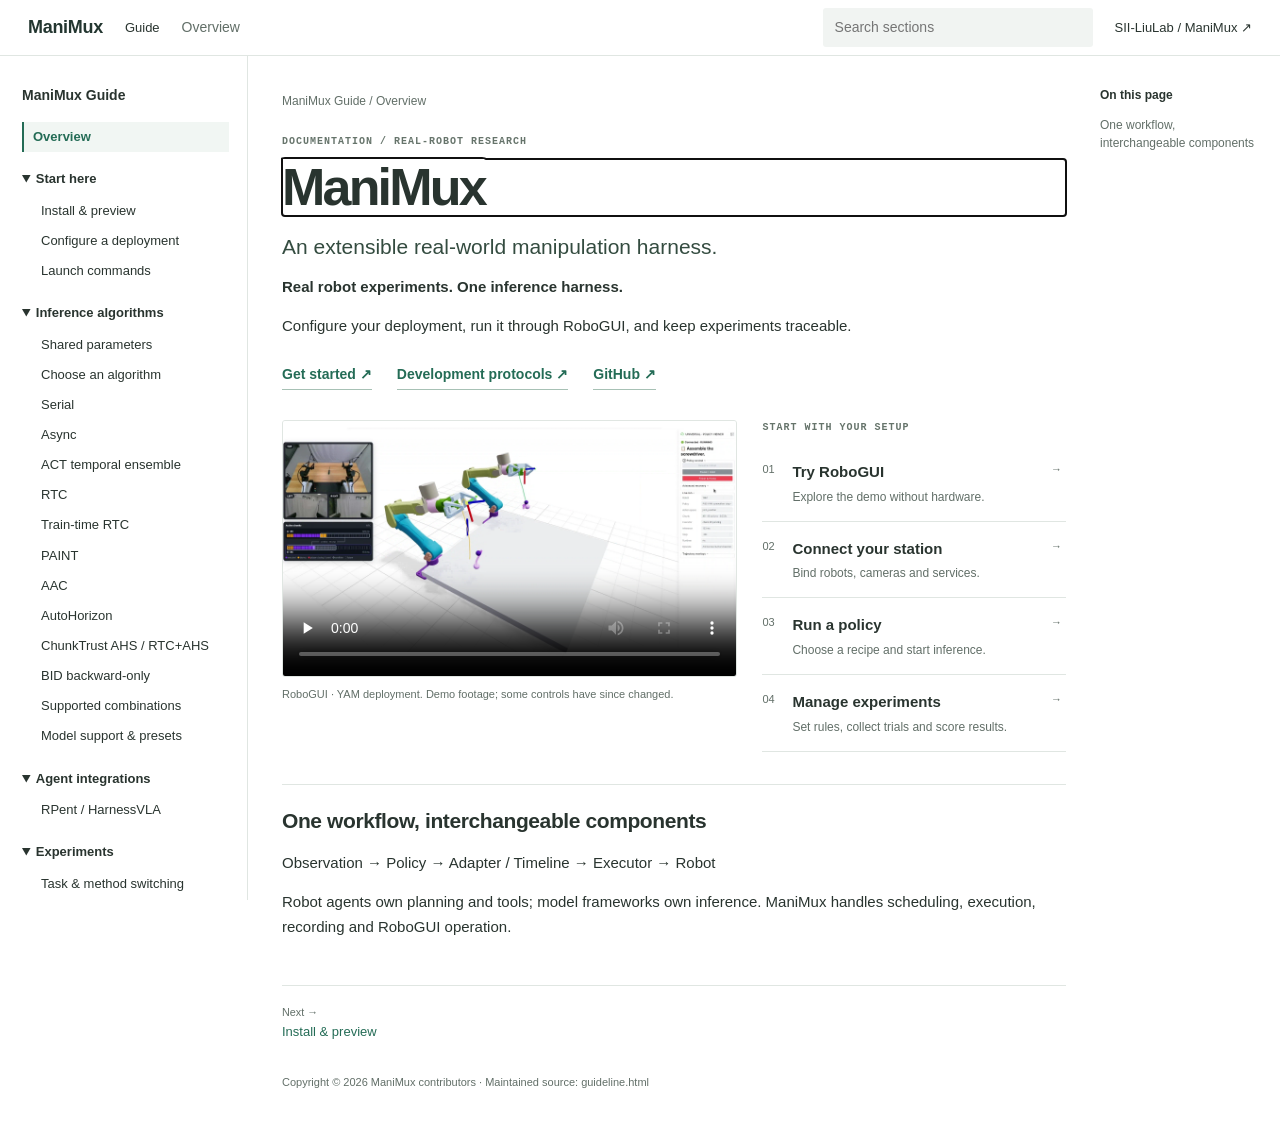
==== commit d9ce4935: "Add built-in ChunkTrust AHS and gated RTC inference" ====
--- a/guideline.html
+++ b/guideline.html
@@ -9,13 +9,13 @@
 @media(min-width:1500px){.layout{gap:42px}}@media(max-width:1150px){.layout{grid-template-columns:232px minmax(0,1fr);gap:28px;padding-right:26px}.toc{display:none}.overview-grid{grid-template-columns:1fr}.search-box{width:225px}.current{display:none}}@media(max-width:760px){.topbar{padding:0 16px;gap:15px}.repo{display:none}.brand{font-size:16px}.menu-button{display:block}.search-box{width:min(45vw,250px)}.search-results{width:min(90vw,420px)}.layout{display:block;padding:76px 22px 0}.sidebar{position:fixed;top:56px;left:0;width:270px;z-index:25;background:white;transform:translateX(-100%);transition:transform .15s ease}.nav-open .sidebar{transform:translateX(0)}.nav-open .backdrop{display:block;position:fixed;inset:56px 0 0;background:#0005;z-index:20}main{padding-top:10px}.overview h1{font-size:44px}.guide-page h2{font-size:27px}.overview-grid{grid-template-columns:1fr}.breadcrumb{margin-bottom:18px}}@media print{.topbar,.sidebar,.toc,.page-footer,.copy,.breadcrumb,.backdrop{display:none!important}.layout{display:block;padding:0;max-width:none}main{padding:0}.guide-page{display:block!important;break-before:page}.guide-page.overview{break-before:auto}body{font-size:11px}table{font-size:10px}pre code{white-space:pre-wrap;font-size:10px}video{display:none}.guide-page h2,.guide-page h3{break-after:avoid}tr{break-inside:avoid}.table-wrap{overflow:visible}.copyright{display:none}}
 </style></head>
 <body><a class="skip" href="#overview">Skip to content</a>
-<header class="topbar"><button class="menu-button" id="menu" aria-label="Toggle navigation" aria-expanded="false" aria-controls="sidebar">☰</button><a class="brand" href="#overview">ManiMux Guide</a><span class="current" id="current-title">Overview</span><div class="search-box"><input id="guide-search" type="search" placeholder="Search sections" aria-label="Search guide" autocomplete="off"><div id="search-results" class="search-results" hidden></div></div><a class="repo" href="https://github.com/SII-LiuLab/manimux">SII-LiuLab / ManiMux ↗</a></header>
-<div id="backdrop" class="backdrop"></div><div class="layout"><aside class="sidebar" id="sidebar"><div class="sidebar-title">ManiMux Guide</div><nav aria-label="Guide sections"><a href="#overview" data-page="overview">Overview</a><details class="nav-group" open><summary>Start here</summary><div><a href="#install" data-page="install">Install &amp; preview</a><a href="#configuration" data-page="configuration">Configure a deployment</a><a href="#launch" data-page="launch">Launch commands</a></div></details><details class="nav-group" open><summary>Inference algorithms</summary><div><a href="#shared-parameters" data-page="shared-parameters">Shared parameters</a><a href="#algorithms" data-page="algorithms">Choose an algorithm</a><a href="#serial" data-page="serial">Serial</a><a href="#async" data-page="async">Async</a><a href="#act-temporal-ensemble" data-page="act-temporal-ensemble">ACT temporal ensemble</a><a href="#rtc" data-page="rtc">RTC</a><a href="#train-time-rtc" data-page="train-time-rtc">Train-time RTC</a><a href="#paint" data-page="paint">PAINT</a><a href="#aac" data-page="aac">AAC</a><a href="#autohorizon" data-page="autohorizon">AutoHorizon</a><a href="#bid-backward" data-page="bid-backward">BID backward-only</a><a href="#optional-algorithm-composition" data-page="optional-algorithm-composition">Supported combinations</a><a href="#support" data-page="support">Model support &amp; presets</a></div></details><details class="nav-group" open><summary>Experiments</summary><div><a href="#experiment-lists" data-page="experiment-lists">Task &amp; method switching</a><a href="#experiments" data-page="experiments">Rules, templates &amp; scoring</a><a href="#records" data-page="records">Records &amp; replay</a><a href="#reports" data-page="reports">Evaluation reports</a></div></details><details class="nav-group" open><summary>Development</summary><div><a href="#agent-references" data-page="agent-references">Work with your agent</a><a href="#troubleshooting" data-page="troubleshooting">Troubleshooting</a></div></details></nav><div class="sidebar-tools"><button id="print">Print entire guide / PDF</button></div></aside>
+<header class="topbar"><button class="menu-button" id="menu" aria-label="Toggle navigation" aria-expanded="false" aria-controls="sidebar">☰</button><a class="brand" href="./" aria-label="ManiMux homepage">ManiMux</a><a class="repo" href="#overview">Guide</a><span class="current" id="current-title">Overview</span><div class="search-box"><input id="guide-search" type="search" placeholder="Search sections" aria-label="Search guide" autocomplete="off"><div id="search-results" class="search-results" hidden></div></div><a class="repo" href="https://github.com/SII-LiuLab/manimux">SII-LiuLab / ManiMux ↗</a></header>
+<div id="backdrop" class="backdrop"></div><div class="layout"><aside class="sidebar" id="sidebar"><div class="sidebar-title">ManiMux Guide</div><nav aria-label="Guide sections"><a href="#overview" data-page="overview">Overview</a><details class="nav-group" open><summary>Start here</summary><div><a href="#install" data-page="install">Install &amp; preview</a><a href="#configuration" data-page="configuration">Configure a deployment</a><a href="#launch" data-page="launch">Launch commands</a></div></details><details class="nav-group" open><summary>Inference algorithms</summary><div><a href="#shared-parameters" data-page="shared-parameters">Shared parameters</a><a href="#algorithms" data-page="algorithms">Choose an algorithm</a><a href="#serial" data-page="serial">Serial</a><a href="#async" data-page="async">Async</a><a href="#act-temporal-ensemble" data-page="act-temporal-ensemble">ACT temporal ensemble</a><a href="#rtc" data-page="rtc">RTC</a><a href="#train-time-rtc" data-page="train-time-rtc">Train-time RTC</a><a href="#paint" data-page="paint">PAINT</a><a href="#aac" data-page="aac">AAC</a><a href="#autohorizon" data-page="autohorizon">AutoHorizon</a><a href="#chunktrust" data-page="chunktrust">ChunkTrust AHS / RTC+AHS</a><a href="#bid-backward" data-page="bid-backward">BID backward-only</a><a href="#optional-algorithm-composition" data-page="optional-algorithm-composition">Supported combinations</a><a href="#support" data-page="support">Model support &amp; presets</a></div></details><details class="nav-group" open><summary>Agent integrations</summary><div><a href="#agent-integrations" data-page="agent-integrations">RPent / HarnessVLA</a></div></details><details class="nav-group" open><summary>Experiments</summary><div><a href="#experiment-lists" data-page="experiment-lists">Task &amp; method switching</a><a href="#experiments" data-page="experiments">Rules, templates &amp; scoring</a><a href="#records" data-page="records">Records &amp; replay</a><a href="#reports" data-page="reports">Evaluation reports</a></div></details><details class="nav-group" open><summary>Development</summary><div><a href="#agent-references" data-page="agent-references">Work with your agent</a><a href="#troubleshooting" data-page="troubleshooting">Troubleshooting</a></div></details></nav><div class="sidebar-tools"><button id="print">Print entire guide / PDF</button></div></aside>
 <main id="content"><div class="breadcrumb" id="breadcrumb">ManiMux Guide / Overview</div><section aria-labelledby="overview" class="guide-page overview" data-page-id="overview" data-title="Overview">
 <div class="kicker">Documentation / Real-robot research</div>
 <h1 id="overview">ManiMux</h1>
 <p class="lead">An extensible real-world manipulation harness.</p>
-<p><strong>Any embodiment. Any policy. Any inference strategy.</strong></p>
+<p><strong>Real robot experiments. One inference harness.</strong></p>
 <p>Configure your deployment, run it through RoboGUI, and keep experiments traceable.</p>
 <div class="quicklinks"><a href="#install">Get started ↗</a><a href="#agent-references">Development protocols ↗</a><a href="https://github.com/SII-LiuLab/manimux">GitHub ↗</a></div>
 <div class="overview-grid"><figure><video aria-label="RoboGUI demonstration with a YAM robot" controls="" playsinline="" poster="assets/manimux-robogui-demo.webp" preload="none"><source src="assets/manimux_2026-09-05_23-17-35-00.00.03.144-00.00.34.914-seg1-00.00.02.596-00.00.34.966.mp4" type="video/mp4"/></video><figcaption>RoboGUI · YAM deployment. Demo footage; some controls have since changed.</figcaption></figure>
@@ -27,7 +27,7 @@
 </div></div>
 <h3 id="workflow">One workflow, interchangeable components</h3>
 <p>Observation → Policy → Adapter / Timeline → Executor → Robot</p>
-<p>Model frameworks own inference. ManiMux handles scheduling, execution, recording and RoboGUI operation.</p>
+<p>Robot agents own planning and tools; model frameworks own inference. ManiMux handles scheduling, execution, recording and RoboGUI operation.</p>
 </section>
 <section aria-labelledby="install" class="guide-page" data-page-id="install" data-title="Install &amp; preview" hidden=""><h2 id="install">Install</h2>
 <p>Run commands from the repository root. Python 3.11/3.12 are supported.</p>
@@ -62,7 +62,7 @@
 <pre><code class="language-bash">uv pip install --python envs/yam/.venv/bin/python -e '.[replay,realsense,xpolicylab]'
 </code></pre>
 <p>This does not install the robot SDK or create the model environment. Follow the
-<a href=".agents/skills/manimux-station-setup/references/station.md">station setup reference</a>
+<a href="skills/manimux-station-setup/references/station.md">station setup reference</a>
 and the selected <a href="#support">model runbook</a>. Do not run root <code>uv sync</code> against an
 independent hardware/model environment; it can remove dependencies absent from the root lockfile.</p>
 </section>
@@ -78,16 +78,16 @@
 </thead>
 <tbody>
 <tr>
-<td>Task prompt, output, step budget</td>
-<td>Experiment <code>run</code></td>
-</tr>
-<tr>
-<td>Layout IDs / repeats / reference requirement</td>
-<td><code>run.experiment_template</code></td>
+<td>Task prompt</td>
+<td><code>tasks/&lt;task&gt;.yaml → run.task_prompt</code></td>
+</tr>
+<tr>
+<td>Layouts / reference requirement; repeat budget</td>
+<td>Task <code>run.experiment_template</code>; collection entry <code>trials</code></td>
 </tr>
 <tr>
 <td>Scoring rules</td>
-<td><code>evaluation.config</code> → rubric YAML</td>
+<td><code>tasks/&lt;task&gt;.yaml → evaluation</code></td>
 </tr>
 <tr>
 <td>CAN/IP, camera serials, service endpoints, local paths</td>
@@ -132,14 +132,109 @@
 interfaces, camera serials, endpoints and checkpoint roots. Preserve component names.</p>
 <p><code>config:</code> paths resolve relative to the containing YAML; mappings merge and lists replace.
 Experiment <code>run.output_dir</code> is relative to the launch directory. Station-local paths resolve
-relative to the station file; <code>paths.output_dir</code> can override the recording directory.</p>
-<p>Use the same <code>--local PATH</code> on entry points that support station binding. Pi05, camera and runtime
-support it; RoboGUI network options remain separate. A model launcher taking only <code>--config</code>
-must use the recipe paired with the experiment. See <a href=".agents/skills/manimux-station-setup/references/station.md#scope-and-remaining-independent-entry-points">entry-point scope</a>.</p>
+relative to the station file. Formal studies use collection <code>recording.root</code>; station output overrides are rejected.</p>
+<h3 id="franka-deployment">Franka FR3: ordinary policy deployment</h3>
+<p>The Franka arm is an independent embodiment. A model worker supplies actions to
+the normal adapter, runtime and executor; the driver uses Franky for joint control.
+RPent, RLinf and Ray are not required. An agent bridge is an optional caller, not
+a hardware dependency. The unified RPent motion and VLA integration is described below.</p>
+<p>Select <a href="manimux/configs/experiments/example-franka/_base_.yaml">experiments/example-franka/_base_.yaml</a>
+and copy <a href="manimux/configs/local/franka_example.yaml">franka_example.yaml</a> to a private
+station file. Bind the robot IP, gripper serial device, measured travel endpoints and
+policy endpoint. The assembly has one <code>arm</code> group: seven joint radians followed by
+normalized gripper opening (0 closed, 1 open). Select <code>franka_fr3.yaml</code> for a bare
+seven-coordinate arm. Verify the model variant and flange-to-TCP transform; the Robotiq
+example's 0.174 m offset is a controller EE-frame example, not a universal finger TCP.</p>
+<pre><code class="language-bash"># Linux robot environment; choose SDK wheels matching controller firmware.
+python -m pip install -e '.[franka,robotiq,xpolicylab]'
+# Install a compatible Franky build exposing JointReferenceHandle and
+# JointImpedanceTrackingMotion; see the linked component's tested SDK build.
+python -m manimux run \
+  --config manimux/configs/experiments/example-franka/_base_.yaml \
+  --local /path/to/private/franka-station.yaml
+</code></pre>
+<p>The example is a recipe, not a bundled policy: supply the selected model's cameras,
+action interval, horizon, absolute joint action contract and matching backend identity.
+The separate model server uses its own environment. Keep <code>robot.options.execute: false</code>
+for feedback-only validation, which uses pylibfranka and performs no actuator writes.
+Enable execution only for a prepared deployment with FCI active, the arm Idle and the
+gripper activated. Executing connect applies the configured Franky collision thresholds;
+it does not home, unlock or clear faults. Arm component YAML owns native dynamics.
+Native impedance tracking keeps one controller active. Each accepted target is submitted
+unchanged, including the first. Host guards for reference steps, measured-to-target distance
+and measured speed default to <code>null</code>; bounded tests can explicitly configure
+a positive scalar or seven per-joint values. The example uses the shared smooth executor
+with braking tracking, command speed 0.15 rad/s and acceleration 0.5 rad/s²,
+including deceleration during inference gaps. Complete policy chunks
+remain scheduled; rate shaping changes dispatched references. Native collision protection, model joint bounds,
+feedback freshness and fault checks remain active. Optional host checks do not guarantee
+physical acceleration or jerk.
+Submission is not measured arrival.</p>
+<p>For the verified Linux x86_64 / Python 3.12 station, install the firmware-specific SDK
+with <code>pip install -e '.[franka,robotiq]' -r scripts/setup/franka-linux-cp312.txt</code>.
+This pins the tested wheel by SHA-256; the ordinary PyPI Franky 1.1.3 package lacks the
+required tracking API. Other firmware/platform combinations require a verified SDK build.</p>
+<p>The driver restores the calling thread's scheduling policy after SDK connection and
+control startup. Franky's native control thread inherits the SDK's real-time priority;
+ordinary Python work such as camera reads and recording keeps its original priority.</p>
+<p>Home, automatic startup moves and idle recovery are unsupported. RoboGUI disables Return Home
+and offers <strong>Finish rollout</strong>; shared shutdown stops and closes the owned
+sessions before finalizing recordings. Stop ends owned
+arm motion and clears the gripper's go-to request while retaining activation. See the
+<a href="manimux/embodiments/arm/franka/README.md">Franka lifecycle contract</a> and
+<a href="manimux/embodiments/end_effector/robotiq/README.md">Robotiq contract</a> for
+feedback freshness, explicit fault handling and SDK requirements.</p>
+<p>RoboGUI retains the selected task prompt during action playback, including when no
+policy display label is configured. Native <code>cartesian_reflex</code> and
+<code>joint_reflex</code> errors appear as <strong>Robot collision protection triggered</strong>,
+with the original exception chain available. Inspect contact and current controller state
+before another Prepare; an available Prepare button does not certify hardware readiness.</p>
+<p>The camera endpoint uses the existing latest-bundle PUB protocol on localhost 5556.
+Run vendor SDKs in their compatible environments; a station with a Python 3.10 ZED SDK
+can publish RGB to the Python 3.12 robot environment without importing that SDK there.
+Independent camera processes prevent SDK calls from delaying the transport process.
+Publish immutable images with their original source timestamps; repeated reads retain
+those timestamps. The subscriber keeps only the latest bundle and waits for all selected
+cameras during startup. Optional <code>camera_meta</code> identifies timestamp provenance:
+publication age is not exposure-to-action latency. The 0.5 s freshness limit remains active.</p>
+<h3 id="rpent-franka">RPent motion and VLA tools</h3>
+<p>Select <a href="manimux/configs/agents/rpent_franka.yaml">rpent_franka.yaml</a> for both
+runtime and planner. Its experiment selects a Pi05 checkpoint recipe and the
+shared joint-action adapter.
+The same Toolkit can preposition, call the VLA, and move again in one rollout.
+See <a href="#agent-integrations">RPent setup</a> for the shared entry point.</p>
+<p>Copy <a href="manimux/configs/agents/rpent_franka_motion.example.yaml">the motion template</a>
+to the private local directory and supply measured base-frame workspace bounds.
+Motion completion checks measured TCP/gripper feedback; closing contact is reported
+separately from task success. Pose tools retain the commanded gripper target.
+The example defaults to execute=false. The retired native state19/delta7 VLA bridge
+is not used; a model must match the selected ManiMux policy adapter.</p>
+<h3 id="command-limits">Command limits and receive-only validation</h3>
+<p>PiPER's configured station <code>joint_limits</code> (radians) and normalized gripper
+range [0, 1] are shared automatically with the runtime. If
+<code>executor.command_safety</code> also defines position bounds, its existing 0.001 coordinate-unit
+tolerance is applied before intersecting with the strict station bounds and the executor's
+optional symmetric position cap. An empty intersection is an error. Other controllers can declare bounds through the same
+interface; undeclared bounds continue to use the existing configured limits.</p>
+<p>Smooth uses these per-coordinate bounds together with its own velocity and acceleration
+limits and any stricter command-safety rates. It brakes before a boundary,
+retains the velocity of the emitted command, and rejects an infeasible state instead of
+clipping it into range. Inference-gap holds also respect these limits. Raw policy predictions remain
+available unchanged in the recording. Direct and MPC commands pass the same final
+validation; this does not add smoothing to those executors.</p>
+<p>With <code>robot.options.execute: false</code>, command shape, configured safety limits
+and the controller's pure command validation still apply, without command transmission.
+This does not test motor readiness or successful physical execution. The resolved shared
+bounds, scalar cap, command-safety rates and control period are saved as
+<code>meta.json: command_limits</code>.</p>
+<p>Use the same <code>--local PATH</code> on entry points that support station binding. The common camera, policy and runtime entry points
+support it; RoboGUI network options remain separate. Advanced model-specific launchers
+may instead take a model recipe as <code>--config</code>. See <a href="skills/manimux-station-setup/references/station.md#scope-and-remaining-independent-entry-points">entry-point scope</a>.</p>
 <p><strong>Before launch, inspect the resolved config without connecting hardware:</strong></p>
 <pre><code class="language-bash">envs/yam/.venv/bin/python - &lt;&lt;'PY'
-from manimux.cli import load_config
-cfg = load_config('manimux/configs/experiments/coin/pi05/yam_pi05_rtc_joint_step50000.yaml')
+from manimux.collections import load_collection
+catalog = load_collection('manimux/configs/lists/example-yam-pi05.yaml')
+cfg = catalog.choices['coin_rtc'].config
 for key in ('run', 'policy', 'inference', 'executor', 'evaluation'):
     print(key, cfg[key])
 PY
@@ -148,31 +243,159 @@
 editing a file does not hot-reload a running deployment.</p>
 </section>
 <section aria-labelledby="launch" class="guide-page" data-page-id="launch" data-title="Launch commands" hidden=""><h2 id="launch">Launch</h2>
-<p><strong>Complete Pi05 coin / YAM example.</strong> Requires installed hardware/model environments,
+<h3 id="managed-deployment">Agent-assisted managed deployment</h3>
+<p>On an installed station, start a fresh agent conversation in the checkout and ask to
+deploy a specific supported model/checkpoint and task, open RoboGUI, and leave preparation
+and execution to you. The <a href="https://github.com/SII-LiuLab/manimux/tree/main/skills/manimux-deploy">deployment skill</a>
+resolves existing recipes and station bindings. Missing physical camera mappings or an
+ambiguous checkpoint still require your input. This is a new conversation on a configured
+station; SDK installation, weights and calibration are separate setup work.</p>
+<p>The managed path supports <strong>Linux + tmux, one runtime config, XPolicyLab
+WebSocket serving and camera-server streams</strong>. It reuses existing service entry
+points and isolated Python environments. Services may be launched locally or explicitly
+selected as external dependencies. Config-list studies and other serving frameworks
+continue to use the manual launch commands below.</p>
+<pre><code class="language-bash"># Read-only checks; no devices opened and no model weights loaded.
+uv run manimux doctor \
+  --config manimux/configs/experiments/example-yam-pi05/put_bottles/serial.yaml \
+  --local manimux/configs/local/station.yaml \
+  --runtime-python envs/yam/.venv/bin/python \
+  --policy-python third_party/XPolicyLab/policy/Pi_05/openpi/.venv/bin/python --json
+
+# Start camera, RoboGUI, model and interactive runtime. Wait for manual Prepare.
+# Holds the terminal; Ctrl-C stops every service, runtime first.
+uv run manimux up \
+  --config manimux/configs/experiments/example-yam-pi05/put_bottles/serial.yaml \
+  --local manimux/configs/local/station.yaml \
+  --runtime-python envs/yam/.venv/bin/python \
+  --policy-python third_party/XPolicyLab/policy/Pi_05/openpi/.venv/bin/python --open --json
+
+# From another terminal.
+uv run manimux status --json
+uv run manimux attach --service runtime  # detach: Ctrl-B, then D
+</code></pre>
+<p>Substitute your recipe and installed interpreters. Camera defaults to the runtime
+interpreter; use <code>--camera-python</code> when needed. Use <code>--output-dir</code> to
+select a separate trial root. <code>up --timeout</code> is a readiness deadline per service.
+JSON results stay on stdout and progress goes to stderr. <code>--open</code> opens the default
+browser; agents can instead open the returned <code>gui_url</code> in their browser panel.</p>
+<p><code>up</code> stays in the foreground; there is no separate stop command. Ctrl-C (or
+SIGINT to the <code>up</code> process) stops services in order, runtime first. If runtime
+cleanup blocks, for example while waiting for hardware recovery, the terminal says so and
+keeps every service alive; use RoboGUI recovery, or support all arms and payloads and press
+Ctrl-C again to force-kill the services. If the <code>up</code> terminal was lost, rerun the
+same <code>up</code> command: it attaches to the running deployment, and Ctrl-C stops it.</p>
+<p>Hosted policy APIs such as Dream-1 (<code>worker: dream_api</code>) have no model service:
+omit <code>--policy-python</code> and export the key named by
+<code>policy.options.api_key_env</code> in the shell that runs <code>up</code>; doctor checks it.</p>
+<p>For an existing or remote model, replace <code>--policy-python</code> with
+<code>--external-policy</code>; the runtime recipe and station binding select its WebSocket
+endpoint and expected identity. For cameras already published by another owner, use
+<code>--external-camera</code> and camera-server network sensors with capture timestamps and
+a positive <code>max_frame_age_sec</code>. A local camera-server recipe is then unnecessary.
+Doctor checks configuration; up/status receive camera frames and a model HELLO without
+requesting inference. External services and any SSH tunnels retain their existing owners,
+and Ctrl-C leaves them running. For a configured Franka experiment:</p>
+<pre><code class="language-bash">python -m manimux up \
+  --config /path/to/franka-experiment.yaml \
+  --local /path/to/private/franka-station.yaml \
+  --runtime-python /path/to/franka-env/bin/python \
+  --external-policy --external-camera --open --json
+</code></pre>
+<p>The Franka preset uses the same Prepare, warmup, rollout, Finish and recording flow.
+Its default recipe remains receive-only; select execution in the private runtime override
+after qualification. Home availability comes from the robot capability contract.</p>
+<p>Keep one Franka FCI owner at a time. Read diagnostics from the active runtime:
+opening a second SDK connection can disconnect the first, even in receive-only mode.
+ManiMux rejects a second local connection to the same configured address before
+opening its SDK. Finish the owning session before a standalone diagnostic; coordinate
+raw SDK clients and clients on other hosts separately.</p>
+<p>RoboGUI uses the official detailed FR3 v2.1 visual meshes. The reference assembly
+selects the articulated Robotiq 2F-85 display with
+<code>components.gripper.options.visual_model: 2f_85</code> in the robot assembly YAML.
+Use <code>frames</code> when the installed tool has no matching visual model. Display
+selection preserves the assembly's measured mounting/TCP and normalized gripper
+command contract; the nominal finger animation does not measure object contact.</p>
+<p>Private state, resolved plans and logs live under <code>.local/deployment</code> by default.
+Use the same <code>--deployment-dir</code> for all commands when overriding it. Repeated up
+reuses an unchanged healthy deployment owned by this tool. Changed configurations, partial
+deployments and external port owners are reported explicitly; no external process is
+adopted or stopped. Configuration source hashes are rechecked during startup. Restart after
+editing running service code. Preserve the state directory until its services have stopped.</p>
+<table><thead><tr><th>Status evidence</th><th>Meaning</th></tr></thead><tbody>
+<tr><td>Preflight</td><td>Configuration, interpreters, selected artifact paths and ports checked; no device connectivity or inference claim.</td></tr>
+<tr><td>Fresh frames</td><td>Expected camera streams returned frames with valid recent timestamps.</td></tr>
+<tr><td>HELLO verified</td><td>Policy transport and configured backend identity checked; no reset or inference request was sent.</td></tr>
+<tr><td>HTTP responding</td><td>The owned RoboGUI process serves its configured address; browser rendering must still be inspected.</td></tr>
+<tr><td>Waiting for Prepare</td><td>The runtime session is reporting; robot connection and motion remain operator actions.</td></tr>
+<tr><td>Operator control</td><td>Prepare was requested. Inspect RoboGUI for preparation, execution, failure and cleanup details.</td></tr>
+</tbody></table>
+<p><strong>Shutdown:</strong> Ctrl-C in the <code>up</code> terminal signals the owned runtime
+first and waits for its existing cleanup. If it remains alive, dependencies and the operator
+terminal stay available and the terminal reports the blocked cleanup; inspect RoboGUI.
+There is no automatic RELEASE. Only a second Ctrl-C, after the operator supports all arms
+and payloads, force-kills the services. When runtime has exited, owned policy, camera and
+RoboGUI services stop in order; external dependencies remain available.</p>
+<h3 id="deployment-demo-video">Rehearse and record the deployment demo</h3>
+<pre><code class="language-bash"># Synthetic preview: no camera, policy service, runtime or robot connection.
+# Holds the terminal; Ctrl-C stops it.
+uv run manimux up --demo --robot yam --gui-port 18086 \
+  --deployment-dir .local/demo --open
+
+# Terminal footage (requires VHS); run from the repository root.
+mkdir -p recordings
+vhs scripts/media/deployment-demo.tape
+
+# Full RoboGUI window recording on an X11 desktop.
+scripts/media/record-robogui.sh --duration 30
+</code></pre>
+<p>Demo uses isolated bridge/control ports and visibly labels the panel
+<strong>Synthetic preview · no hardware</strong>. It does not simulate a successful policy
+deployment or task. For the public film, capture a fresh conversation, real deployment
+progress, opening RoboGUI, manual Prepare/Warmup/Start, a continuous external robot view,
+and the resulting recording/replay. Keep the full take and label accelerated model-loading
+waits. Suggested 90-second edit: request 0–10s, deployment 10–25s, RoboGUI 25–40s, operator
+handoff 40–55s, robot execution 55–80s, recording/replay 80–90s. These are edit durations,
+not deployment latency guarantees.</p>
+<p><a href="https://github.com/remotion-dev/skills">Remotion's official skills</a> can compose
+real footage, captions and transitions; <a href="https://github.com/charmbracelet/vhs">VHS</a>
+renders repeatable terminal clips. Neither is a runtime dependency. Keep generated video
+in the ignored recordings directory and use task results only when supported by the take.</p>
+<p>Choose the workflow first: <strong>manage experiments</strong> or <strong>try once</strong>.
+An agent should ask when this is unclear, and reuse an existing answer for ongoing experiments.</p>
+<table><thead><tr><th>Workflow</th><th>Runtime command</th><th>Behavior</th></tr></thead><tbody>
+<tr><td>Manage experiments</td><td><code>manimux run --config-list &lt;file&gt;</code></td><td>Task/method selection, progress tracking and repeated Prepare/Start/Finish cycles.</td></tr>
+<tr><td>Try once, standalone</td><td><code>manimux run --config &lt;file&gt; --once</code></td><td>Connect immediately and exit after one rollout. GUI configurations still gate Start; headless configurations execute directly.</td></tr>
+<tr><td>Try one configuration (default)</td><td><code>manimux run --config &lt;file&gt;</code></td><td>Wait for Prepare Run and allow repeated unscored rollouts. Save separately under the trial root; no formal progress is consumed.</td></tr>
+</tbody></table>
+<p>To try an existing experiment variant, pass its YAML directly to <code>run --config</code>; no duplicate configuration or config list is needed. Use the same <code>--config</code> for camera and generic policy services. The GUI provides Prepare Run only. Use <code>--config-list</code> when formal scoring and progress tracking are wanted. The public <code>serve</code> command is removed. Camera/model <code>servers.*</code> remain separate services.</p>
+<p><strong>Current Pi05 / YAM study.</strong> Requires installed hardware/model environments,
 the checkpoint selected by the recipe, and a configured station. Run from the repository
-root in four terminals, using the same experiment in cameras, model and runtime.</p>
+root in four terminals, using the same config list in cameras, model and runtime.</p>
+<p><strong>YAM fault shutdown:</strong> a camera/model failure stops task execution and requests zero Home only when robot connection and control health checks pass. Measured arrival is checked before opening grippers or closing motor control. If Home or feedback validation fails, the runtime retains control ownership and displays a persistent <strong>Hardware recovery</strong> panel in RoboGUI. Check <strong>Home path is clear</strong> and click <strong>Retry Home and finish</strong>, or physically support all arms and secure payloads, check the support confirmation and click <strong>Confirm support and release motor control</strong>. Release does not Home. There is no terminal input. Disconnection, timeout and stale requests never authorize release; without a GUI recovery channel, the process remains blocked. Do not kill that process or start another runtime while it owns the arms. This requires hardware validation and does not guarantee support after a drive fault or power loss.</p>
+<p>YAM Home keeps the Home target after interpolation and waits without an arrival deadline. Position error and speed must stay within the release limits continuously for <code>home_settle_duration_s: 0.25</code>, configured in <code>configs/embodiment/arm/yam.yaml</code>. While waiting, logs report joint error and speed every five seconds. Hardware feedback checks remain active; loss of control health stops motion rather than being ignored. The retired <code>home_settle_timeout_s</code> setting in old snapshots is ignored with a warning. RoboGUI displays <strong>Returning Home</strong>, <strong>Saving rollout</strong> or <strong>Actuator release blocked</strong> while cleanup owns the robot; its cleanup heartbeat does not certify motor health. Runtime and dashboard changes require restarting both processes after safe release; a browser refresh alone does not load Python changes.</p>
 <h3 id="1-camera-service">1 · Camera service</h3>
 <pre><code class="language-bash">envs/yam/.venv/bin/python -m manimux.servers.camera.server \
-  --experiment manimux/configs/experiments/coin/pi05/yam_pi05_rtc_joint_step50000.yaml
+  --config-list manimux/configs/lists/example-yam-pi05.yaml
 </code></pre>
 <h3 id="2-robogui">2 · RoboGUI</h3>
 <pre><code class="language-bash">envs/yam/.venv/bin/python -m manimux.robogui.dashboard \
   --robot yam --host 127.0.0.1 --port 8086
 </code></pre>
 <h3 id="3-pi05-model-service">3 · Pi05 model service</h3>
-<pre><code class="language-bash">XPolicyLab/policy/Pi_05/openpi/.venv/bin/python -m manimux.servers.pi05 \
-  --experiment manimux/configs/experiments/coin/pi05/yam_pi05_rtc_joint_step50000.yaml
+<pre><code class="language-bash">third_party/XPolicyLab/policy/Pi_05/openpi/.venv/bin/python -m manimux.servers.policy \
+  --config-list manimux/configs/lists/example-yam-pi05.yaml
 </code></pre>
 <h3 id="4-runtime">4 · Runtime</h3>
-<pre><code class="language-bash">envs/yam/.venv/bin/python -m manimux serve \
-  --config manimux/configs/experiments/coin/pi05/yam_pi05_rtc_joint_step50000.yaml
-</code></pre>
-<p>Open <code>http://127.0.0.1:8086</code>. <code>serve</code> waits for GUI preparation; it does not launch the other
+<pre><code class="language-bash">envs/yam/.venv/bin/python -m manimux run \
+  --config-list manimux/configs/lists/example-yam-pi05.yaml
+</code></pre>
+<p>Open <code>http://127.0.0.1:8086</code>. <code>run</code> waits for GUI preparation; it does not launch the other
 three services. <strong>Prepare can connect hardware and move to the configured start pose.</strong>
-Use <strong>Prepare → adjust layout → Activate Warmup → Start rollout → Finish</strong>.</p><p>Recovery controls follow the connected runtime's declared capabilities and arm selections. When idle Home is available, <strong>Finish rollout</strong> does not home; use <strong>Return Home</strong>, which applies to all configured arms. Otherwise Finish preserves the experiment's <code>home_on_close</code>. Drag and Release finish an active rollout without homing. Tianji Release offers continuous or five-second cooperative hand-guiding when declared; loss of the recovery lease cancels it.</p><p>Pack-plate deployments select <code>tianji_taccap_pack_plate.yaml</code> for the saved <code>pack_plate_start</code> Home. Update older bound configurations and restart the runtime to load a changed assembly.</p><p>
+Use <strong>Prepare → adjust layout → Activate Warmup → Start rollout → Finish</strong>. After Finish, Prepare becomes available when the runtime is ready and evaluation is saved or skipped. A submitted Prepare stays pending until the runtime acknowledges it; repeated clicks do not create extra rollouts.</p><p>Recovery controls follow the connected runtime's declared capabilities and arm selections. The ordinary <strong>Finish &amp; Home</strong> button explicitly requests Home before the runtime closes hardware, even if a legacy configuration has <code>home_on_close: false</code>. A separate idle Home capability must not suppress this request. <strong>Return Home</strong> keeps an active rollout open. Explicit Drag and Release transitions finish without homing and remain subject to the embodiment's release checks; they are not the ordinary Finish action. If actuator release is blocked, keep the owning process alive: do not release control or kill it while the arms are unsupported. Tianji Release offers continuous or five-second cooperative hand-guiding when declared; loss of the recovery lease cancels it.</p><p>Pack-plate deployments select <code>tianji_taccap_pack_plate.yaml</code> for the saved <code>pack_plate_start</code> Home. Update older bound configurations and restart the runtime to load a changed assembly.</p><p>
 Warmup is explicit when <code>run.warmup_before_start: true</code>; otherwise go directly to Start. Follow the selected Finish/Home behavior before
 stopping runtime, then stop model, camera and GUI processes.</p>
-<p>For another method, use its YAML in all experiment-aware commands. For another model,
+<p>For another compatible method, select it in RoboGUI. For another collection/model,
 replace terminal 3 with that model's environment and launcher; do not reuse Pi05's interpreter.</p>
 <details><summary>Other model-server command forms</summary>
 <p>These forms use explicit placeholders: resolve <code>MM_MODEL_PY</code>, <code>MM_RECIPE</code> and <code>MM_EXPERIMENT</code>
@@ -181,7 +404,7 @@
 "$MM_MODEL_PY" -m manimux.servers.xr1 --config "$MM_RECIPE"
 
 # LingBot: shared XPolicyLab server, matching model recipe
-"$MM_MODEL_PY" XPolicyLab/setup_policy_server.py --config-path "$MM_RECIPE"
+"$MM_MODEL_PY" third_party/XPolicyLab/setup_policy_server.py --config-path "$MM_RECIPE"
 
 # DP: recipe selected from the experiment
 "$MM_MODEL_PY" -m manimux.servers.dp --experiment "$MM_EXPERIMENT"
@@ -218,19 +441,6 @@
 deployment's adapter and action format meet the compatibility requirements below
 before enabling a combination. See <a href="#configuration">configuration</a> and
 <a href="#support">deployment recipes</a> for the rest of the experiment and launch procedure.</p>
-<h3 id="asyncsim-deployments">AsyncSim deployments</h3>
-<p>Simulation experiments live under <code>manimux/configs/experiments/asyncsim/</code> and use AsyncSimRuntime, the shared policy worker, request scheduler and action timeline. Ordinary chunking selects <code>async</code> or <code>serial</code>; latency trimming uses <code>drop_infer_latency</code>. Use <code>robodojo_x5_dual.yaml</code> for RoboDojo geometry, separately from the physical X5 model.</p>
-<p>Run the controller in <code>envs/arx_x5/.venv</code>, inference in the model's own environment, and simulation in the RoboDojo environment. The <a href=".agents/skills/manimux-inference/references/deployment/vpp2-arx-x5.md">VPP2 deployment reference</a> covers visible observation history and launch prerequisites. VPP2 uses default sampling, serial 25 Hz execution and a 24-action prefix. History does not receive simulator poses or execution metrics.</p>
-<p>AsyncSimRuntime supports <code>multi_inflight</code> with a streaming-capable backend. Each result keeps its request's observation anchor and deadline; results newer than the accepted plan can be used even after another observation was uploaded. XR1 and OpenWAM X5 decoding preserve request context beyond their eight-entry fallback caches. Serial retains one outstanding request and waits for the execution prefix to finish. Inline IK still uses the controller thread.</p>
-<p>Select <code>robodojo_xr1_insert_tubes_default_multi_inflight.yaml</code> for default XR1 sampling with continuous observation uploads capped at 25 Hz, 30 action rows at 40 ms each, and <code>drop_infer_latency</code> on the simulation clock. The existing <code>robodojo_xr1_insert_tubes_default_serial.yaml</code> keeps serial execution from row zero. With the model and simulator already running, launch from the AsyncSim workspace root:</p>
-<pre><code class="language-bash">PYTHONPATH=.:manimux manimux/envs/arx_x5/.venv/bin/python scripts/run_async_benchmark.py \
-  --experiment manimux/manimux/configs/experiments/asyncsim/robodojo_xr1_insert_tubes_default_multi_inflight.yaml \
-  --local manimux/manimux/configs/local/asyncsim_xr1.example.yaml \
-  --task insert_tubes --policy Xiaomi_Robotics_1 \
-  --checkpoint HF-RoboDojo-sim-arx_x5-ee-0-35efbc7 \
-  --profile async_config/profiles/manimux_xr1_zero_delay.yml --seeds 1 \
-  --timeout 900 --output async_eval_result/xr1_insert_tubes_default_multi_inflight</code></pre>
-<p>AsyncSim deployments use one environment and one policy service per simulator. Multi-inflight scheduling remains available within that controller; it does not batch multiple environments.</p>
 <h3 id="request-schedules-and-triggers">Request schedules and triggers</h3>
 <table>
 <thead>
@@ -281,6 +491,11 @@
 <td>Submit without checking remaining action time. Schedule and rate limits still apply.</td>
 </tr>
 <tr>
+<td><code>progress</code></td>
+<td>Built-in Async with <code>single_inflight</code></td>
+<td>Submit once accepted source progress reaches <code>chunk_policy_steps</code>, including latency-trimmed rows. Retain the full prediction while inference runs; no refill threshold or source-prefix cap.</td>
+</tr>
+<tr>
 <td><code>algorithm</code></td>
 <td>All serial configurations, RTC, PAINT and standalone ACT</td>
 <td>Use the selected algorithm's execution/query timing. Default and required for these cases.</td>
@@ -291,6 +506,44 @@
 waiting observation with the newest available one. It starts another call when a
 fresh observation is available; this is not parallel model execution. RTC/PAINT
 execution windows and ACT query intervals still limit submissions.</p>
+<h3 id="hosted-policy-apis">Hosted policy APIs: Dream-1</h3>
+<p>For a demo launched with <code>manimux run --config ...</code>, edit
+<strong>Task prompt</strong> directly in RoboGUI before <strong>Prepare Run</strong>.
+Prepare freezes the instruction for warmup and execution. After <strong>Finish</strong>
+and cleanup, edit it for the next rollout without restarting the runtime.
+Demo sessions hide layout and scoring controls, including <strong>Edit last evaluation</strong>.
+Formal <code>--config-list</code> studies retain their configured task instructions and evaluation workflow.</p>
+<p>ManiMux can run a hosted API policy through its existing policy worker,
+asynchronous scheduler and executor, without a local model server or GPU.
+The first supported provider is <code>policy.worker: dream_api</code>.
+Other providers need an explicit observation/action adapter; arbitrary JSON
+responses are not robot commands.</p>
+<p>Install the optional client with <code>pip install -e '.[dream]'</code>.
+Set <code>DREAM_API_KEY</code> in the runtime environment, never in configuration
+files. Dream-1 beta uses one current frame per camera (overhead and both wrists).
+Inference sends these images, state and task text to Dream Labs; the SDK's additional
+episode recording is disabled. A public <a href="https://github.com/SII-LiuLab/manimux/blob/main/manimux/configs/experiments/example-yam-dream1/README.md">30 Hz serial example study</a> is included, with direct and RPent variants and startup commands. Tuned station-specific trial configurations are not distributed. Custom configurations use
+<code>policy.worker: dream_api</code>, the Dream YAM adapter and explicit playback,
+scheduling and execution parameters.</p>
+<pre><code>python -m manimux inspect --config /path/to/your/dream.yaml
+python -m scripts.validation.dream_api_probe --config /path/to/your/dream-smooth.yaml --calls 3 --output /tmp/dream-api-probe.json</code></pre>
+<p>The probe uses synthetic observations and opens no robot or cameras.
+For operator-controlled deployment, use the same config with the camera server
+and <code>manimux run --config ...</code>; no <code>policy_server</code> is needed.
+The key must be present in the process that runs the policy worker.
+Every SDK response is saved before validation under
+<code>policy.options.response_log_dir</code> (default
+<code>data/diagnostics/dream-api</code>), including rejected responses.
+Each JSON record links raw actions to session/request, prompt, state, camera hashes
+and timing; errors identify the file and offending action values.
+Non-finite numbers use explicit strings and credentials are redacted.
+Finite gripper commands are clipped to <code>[0,1]</code>, following the official
+Dream robot adapter. Raw values and affected rows remain in the diagnostic record;
+joint predictions are unchanged and non-finite output is still rejected.
+Only ordinary sampling is supported: RTC, PAINT and multi-inflight are not
+advertised. Smooth limits and filters commands but cannot fix stale predictions,
+network stalls or incorrect model trajectories. API and offline checks do not
+establish physical task success.</p>
 <h3 id="time-rate-and-handoff-parameters">Time, rate and handoff parameters</h3>
 <table>
 <thead>
@@ -314,7 +567,7 @@
 <tr>
 <td><code>inference.refill_threshold_s</code></td>
 <td><code>0.4</code></td>
-<td>Seconds of remaining actions at which refill becomes eligible; <code>0.1</code> means 100 ms. Use a positive value. Zero prevents refill even with an empty timeline.</td>
+<td>Refill becomes eligible when remaining action time is strictly below this threshold; <code>0.1</code> means 100 ms. The value must round to a positive, finite nanosecond duration. Zero and positive values that round to zero are rejected during configuration validation.</td>
 </tr>
 <tr>
 <td><code>inference.observation_hz</code></td>
@@ -322,6 +575,11 @@
 <td>Maximum request submission rate. A finite positive value is required for multi-inflight; other schedules may also use it. It does not change camera FPS or robot control rate.</td>
 </tr>
 <tr>
+<td><code>inference.min_plan_hold_policy_steps</code></td>
+<td><code>0</code></td>
+<td>Minimum plan hold time before replacing an accepted plan, in model policy intervals. Primarily for continuous multi-inflight inference. Zero keeps direct replacement. Positive values require single-inflight or multi-inflight and inline decoding. See <a href="#minimum-execution-horizon">minimum plan hold time</a>.</td>
+</tr>
+<tr>
 <td><code>policy.timeout_s</code></td>
 <td><code>1.0</code></td>
 <td>Runtime request deadline, in seconds; also sets the resubmission deadline for actual deadline scheduling.</td>
@@ -347,9 +605,14 @@
 <td>Number of model action steps used for the handoff from the measured/last command to the new trajectory. <code>0</code> disables this blend. This is separate from ACT ensembling.</td>
 </tr>
 <tr>
+<td><code>inference.blend_mode</code></td>
+<td><code>linear</code></td>
+<td><code>command_cubic</code> is an opt-in standalone Async/RTC + Smooth handoff from the last issued command and its nominal-tick velocity to a future source waypoint and tangent. Requires complete group decoding and at least two blend steps; the original source clock remains unchanged. Gripper apertures use a monotone transition. Longer transitions change the path and delay following a new prediction; this is not a velocity or acceleration cap.</td>
+</tr>
+<tr>
 <td><code>inference.handoff_skip_steps</code></td>
 <td><code>0</code></td>
-<td>Intentional action-row skip, not a latency estimate. Leave at zero for the combinations in this guide.</td>
+<td>Intentional action-row adjustment, not a latency estimate. Positive values skip more rows. Standalone single-inflight Async with latency dropping and blend handoff also accepts negative values to retain latency-trimmed rows, clamped at zero total crop. The first chunk is unchanged. Retained rows occupy the original handoff time and extend the remaining trajectory; this does not guarantee continuity. Leave at zero unless explicitly testing this behavior.</td>
 </tr>
 </tbody>
 </table>
@@ -381,9 +644,14 @@
 </thead>
 <tbody>
 <tr>
-<td>Ordinary chunking</td>
+<td>Serial / Async with refill or continuous trigger</td>
 <td>Maximum source prefix; asynchronous latency trimming can shorten it further</td>
 <td>Integer 2 through H; omitted/null leaves <code>max_chunk_policy_steps</code> in control, whose default is null (full horizon)</td>
+</tr>
+<tr>
+<td>Async with progress trigger</td>
+<td>Source progress before requesting again, including trimmed rows; the full prediction remains executable</td>
+<td>Required integer 1 through H−1; do not set <code>max_chunk_policy_steps</code></td>
 </tr>
 <tr>
 <td>RTC</td>
@@ -441,7 +709,7 @@
 <tr>
 <td><code>run.max_control_steps</code></td>
 <td>Control-step budget</td>
-<td>A step limit, not a precisely measured wall-clock task timeout</td>
+<td>A step limit, not a precisely measured wall-clock task timeout. Set to <code>0</code> for no step limit; Finish &amp; Home and fault handling remain active.</td>
 </tr>
 <tr>
 <td><code>run.warmup_before_start</code></td>
@@ -503,6 +771,8 @@
 <td>Fixed upstream attention rule</td>
 <td>AutoHorizon</td>
 </tr>
+<tr><td><a href="#chunktrust">ChunkTrust AHS</a> / <code>chunktrust_ahs</code></td><td>Infer after the selected adaptive budget ends</td><td>19 local AHS parameters; full raw velocity evidence</td><td>Default sampling plus declared default trace</td></tr>
+<tr><td><a href="#chunktrust">ChunkTrust RTC+AHS</a> / <code>chunktrust_ahs_rtc</code></td><td>Condition replacement while consuming at most the selected old budget</td><td>AHS parameters, RTC beta and delay estimate</td><td>Joint default/RTC trace and valid-dimension guidance; real backend pending</td></tr>
 <tr><td><a href="#bid-backward">BID backward-only</a> / <code>bid_backward</code></td><td>Select a candidate consistent with the previous accepted prediction</td><td>Samples, decay, fixed or AAC horizon</td><td>AAC candidate sampling</td></tr>
 </tbody>
 </table>
@@ -563,6 +833,8 @@
 <td>Yes</td>
 <td>Yes</td>
 </tr>
+<tr><td><code>chunktrust_ahs</code></td><td>Yes</td><td>—</td><td>Resolves to <code>serial</code></td><td>—</td><td>—</td></tr>
+<tr><td><code>chunktrust_ahs_rtc</code></td><td>—</td><td>Runtime only; backend gate</td><td>Resolves to <code>single_inflight</code></td><td>—</td><td>—</td></tr>
 <tr>
 <td><code>autohorizon</code></td>
 <td>Yes</td>
@@ -598,7 +870,7 @@
   RTC, PAINT, AAC and AutoHorizon require the corresponding advertised sampling mode
   (<code>rtc</code>, <code>paint</code>, <code>aac</code>, <code>autohorizon</code>). BID also requires <code>aac</code> candidate sampling.
   Adding ACT does not change the base algorithm's sampling requirement. Check the
-  <a href=".agents/skills/manimux-inference/references/inference-matrix.md">model sampling matrix</a> and the running server's capabilities;
+  <a href="skills/manimux-inference/references/inference-matrix.md">model sampling matrix</a> and the running server's capabilities;
   a YAML setting cannot enable a missing model hook.</li>
 <li>Process decoding supports ordinary <code>async</code>, <code>serial</code>, RTC and train-time RTC without ACT,
   using a compatible adapter and a non-streaming schedule. Serial preserves its complete
@@ -646,6 +918,32 @@
 <a href="#multi-inflight-and-continuous-requests">multi-inflight example</a> below.
 The defaults are <code>async</code> and <code>deadline</code>. With only <code>inference_schedule: serial</code>,
 the algorithm defaults to <code>serial</code>. The old <code>algorithm: manimux</code> selector is no longer accepted.</p>
+<h3>Replan after source progress</h3>
+<pre><code class="language-yaml">inference:
+  algorithm: async
+  inference_schedule: single_inflight
+  request_trigger: progress
+  chunk_policy_steps: 16
+  action_start_mode: drop_infer_latency
+  blend_policy_steps: 0
+</code></pre>
+<p>With <code>progress</code>, the shared <code>chunk_policy_steps</code> field is a
+replanning threshold, not a source-prefix cap. Retain the full model prediction;
+request a new chunk when source progress reaches 16 policy steps, including rows
+already dropped for observation-to-commit latency. This matches the RTC/PAINT source
+clock and does not promise 16 newly executed rows after each handoff.</p>
+<p>For playback from the first returned action, use
+<code>action_start_mode: first_step_when_ready</code>. With an uncropped prediction,
+the 16-step threshold is counted from activation: at 10 Hz the next request starts
+after 1.6 seconds. The previous trajectory continues during inference.
+This submission threshold is separate from <code>min_plan_hold_policy_steps</code>,
+which only delays replacement by an already returned prediction.</p>
+<p>The first request is immediate. Later requests wait for both the progress threshold
+and an available worker. Continue the old trajectory while inference runs, then trim
+the new result's expired prefix and switch on its action clock. Rejected results do
+not reset progress. The threshold must be smaller than the model horizon. Omit
+<code>max_chunk_policy_steps</code> and <code>refill_threshold_s</code>; no waypoint
+handoff or handoff skip is supported. Cross-chunk blending remains separate.</p>
 </section>
 <section aria-labelledby="act-temporal-ensemble" class="guide-page" data-page-id="act-temporal-ensemble" data-title="ACT temporal ensemble" hidden=""><h2 id="act-temporal-ensemble">ACT temporal ensemble</h2>
 <pre><code class="language-yaml">inference:
@@ -695,18 +993,38 @@
   <code>2 * initial_delay_policy_steps &lt;= H</code>.</li>
 <li><code>delay_buffer_size</code> sets the number of recent samples whose maximum predicts delay.</li>
 <li><code>beta</code> controls conditioning strength and must be finite and positive.</li>
+<li><code>condition_source</code> defaults to <code>canonical</code> (decoded model rows).
+<code>timeline</code> samples the accepted, blended trajectory on the observation clock.
+<code>executor</code> forecasts Smooth commands from its current filter history on the same
+clock, including recent issued commands. It requires standalone RTC and a stateless
+continuous/curve gripper without feedback guards. Unavailable tail rows receive zero
+weight; a missing delay prefix disables conditioning for that request. Forecasts assume
+the current plan remains active and nominal control cadence; they do not predict measured
+robot motion. Row skipping is unsupported for timeline/executor conditions.</li>
 <li><code>initial_delay_policy_steps: null</code> initializes from pre-Start warmup samples.
   To use that workflow, enable <code>run.warmup_before_start: true</code>, choose <strong>Activate Warmup</strong>
   after Prepare in RoboGUI, and use inline
   decoding. Without calibration samples, the initial estimate is zero. See the
   <a href="manimux/configs/inference/README.md">preset guide</a> for warmup controls.</li>
 </ul>
+<p>SAPolicy can separately select <code>policy.adapter.ik_seed_source: previous_plan</code>
+to seed IK from the accepted joint trajectory at the first decoded source row's timestamp.
+If that timestamp has no accepted reference, it uses the runtime seed. Subsequent rows
+continue from the previous IK solution. This leaves measured model observations unchanged
+and does not impose a joint-step limit or guarantee IK branch continuity.</p>
 </section>
 <section aria-labelledby="train-time-rtc" class="guide-page" data-page-id="train-time-rtc" data-title="Train-time RTC" hidden=""><h2 id="train-time-rtc">Train-time RTC</h2>
 <p>Prefix-trained UMI-DP checkpoints use <code>algorithm: train_time_rtc</code> and <code>inference_schedule: single_inflight</code>. They advertise the separate <code>train_time_rtc</code> sampling capability; ordinary RTC guidance checkpoints do not support this mode.</p>
 <p>The pack-plate recipe fixes five leading action rows with <code>delay_estimator: fixed</code> and <code>fixed_prefix_steps: 5</code>. The first request and unavailable committed prefixes are unconditioned. Fixed prefixes do not guarantee latency coverage. Dynamic <code>decode_max</code> and <code>end_to_end_max</code> estimators are also available.</p>
-<p>Use <code>action_start_mode: drop_infer_latency</code>, <code>blend_policy_steps: 0</code> and <code>handoff_skip_steps: 0</code>. Both inline and process decoding are supported. Select <code>manimux/configs/experiments/pack_plate/umi_dp/tianji_taccap_umi_dp_train_time_rtc.yaml</code>.</p>
-<p>See the <a href=".agents/skills/manimux-inference/references/inference.md#train-time-rtc">timing contract</a> and <a href=".agents/skills/manimux-inference/references/deployment/umi-dp-tianji-taccap.md#pack-plate-train-time-rtc">deployment reference</a>.</p></section>
+<p>Use <code>action_start_mode: drop_infer_latency</code>, <code>blend_policy_steps: 0</code> and <code>handoff_skip_steps: 0</code>. Both inline and process decoding are supported. Put these settings in your experiment variant, organized like the <a href="#example-study">example study</a>.</p>
+<p>ABC-DiT 200k uses this strategy with <code>chunk_policy_steps: 16</code>,
+<code>delay_estimator: fixed</code> and <code>fixed_prefix_steps: 7</code>.
+Its model recipe retains <code>rtc_prefix_length: 4</code>: the backend conditions
+on the final four of the seven fixed rows, then preserves the complete seven-row
+lead in the returned trajectory. Select the existing ABC RTC experiment YAMLs;
+their strategy and wire mode are now <code>train_time_rtc</code>, not PAINT.
+The checkpoint, 30-step horizon, action frames and direct executor are unchanged.</p>
+<p>See the <a href="skills/manimux-inference/references/inference.md#train-time-rtc">timing contract</a> and <a href="skills/manimux-inference/references/deployment/umi-dp-tianji-taccap.md#pack-plate-train-time-rtc">deployment reference</a>.</p></section>
 <section aria-labelledby="paint" class="guide-page" data-page-id="paint" data-title="PAINT" hidden=""><h2 id="paint">PAINT</h2>
 <pre><code class="language-yaml">inference:
   algorithm: paint
@@ -724,6 +1042,16 @@
 must cover observation age, queueing, transport, inference and decoding; higher
 observed delays can make the window infeasible. Select K and d for the actual model
 horizon and measured latency.</p>
+<p>Warmup uses the selected configuration's scheduler, sampling algorithm, decoder,
+IK and executor on an isolated preview timeline. Serial waits for its configured prefix;
+asynchronous and conditioned methods use the same progress triggers as rollout.
+Computed actions are checked but never sent to the robot, which continues holding its
+measured pose. Real cameras and feedback are used; this is not a simulated task trial.
+RTC/PAINT Start waits for one accepted ordinary plan, two accepted conditioned plans,
+and backend reset acknowledgement. The first call per branch is displayed separately
+and excluded from latency calibration. Plan E2E includes decoding; Step IK/executor
+work runs separately on control ticks. Compilation that exceeds the configured plan
+deadline is shown as a rejected warmup plan and must be retried after warming.</p>
 </section>
 <section aria-labelledby="aac" class="guide-page" data-page-id="aac" data-title="AAC" hidden=""><h2 id="aac">AAC</h2>
 <pre><code class="language-yaml">inference:
@@ -782,8 +1110,64 @@
   blend_policy_steps: 0
 </code></pre>
 <p>The policy chooses the execution length; omit fixed chunk limits. There is no
-runtime <code>autohorizon</code> parameter block. Model-side settings belong to the
-<a href=".agents/skills/manimux-inference/references/inference-matrix.md">model recipe and sampling matrix</a>.</p>
+runtime <code>inference.autohorizon</code> block. Optionally configure the selector in
+the experiment's existing <code>policy_server</code> section:</p>
+<pre><code class="language-yaml">policy_server:
+  # Keep the existing model recipe/config reference and add:
+  autohorizon:
+    hold_thr: 0.3
+    run_len: 1
+    max_entropy_q: 0.9
+</code></pre>
+<table>
+<thead><tr><th>Parameter</th><th>Default</th><th>Meaning and constraints</th></tr></thead>
+<tbody>
+<tr><td><code>hold_thr</code></td><td>0.3</td><td>Attention-pointer increment threshold for a plateau; finite and nonnegative.</td></tr>
+<tr><td><code>run_len</code></td><td>1</td><td>Consecutive plateau rows; integer at least 1 and smaller than the model action horizon.</td></tr>
+<tr><td><code>max_entropy_q</code></td><td>0.9</td><td>Entropy quantile for reliable attention rows; in [0, 1]. The selector caps values above 0.999 at 0.999.</td></tr>
+</tbody>
+</table>
+<p>Omitted fields retain their defaults. Attention is always taken from the third
+denoising step; the model needs at least three denoising evaluations. These settings
+apply to serial and supported asynchronous AutoHorizon schedules.</p>
+<p>Overrides require the ManiMux websocket wrapper and a supported Pi05 JAX, XR1,
+LingBot-VLA2 or OpenWAM AutoHorizon backend. Restart the policy server after changing
+them. Pi05 loads the experiment with
+<code>python -m manimux.servers.pi05 --experiment path/to/experiment.yaml</code>
+in its model environment. With a standalone server recipe, put <code>autohorizon</code>
+at the recipe's top level and launch through the ManiMux wrapper; direct
+<code>third_party/XPolicyLab/setup_policy_server.py</code> does not apply these overrides.
+See the <a href="skills/manimux-inference/references/inference-matrix.md">model recipe and sampling matrix</a>
+for backend constraints.</p>
+</section>
+<section aria-labelledby="chunktrust" class="guide-page" data-page-id="chunktrust" data-title="ChunkTrust AHS / RTC+AHS" hidden=""><h2 id="chunktrust">ChunkTrust AHS and RTC+AHS</h2>
+<p>Two built-in algorithms share the embedded PI-family ChunkTrust selector. <code>chunktrust_ahs</code> executes K policy intervals and then requests another prediction. <code>chunktrust_ahs_rtc</code> requests early, continues within the selected old K, and scores the actual available replacement suffix. Early results may replace unstarted old rows at a runtime control-tick boundary; late results hold at the old budget limit. History keeps the first successfully submitted control target in each policy interval, not waypoint completion or measured arrival; terminal holds after K add no consumed rows. Full H50 stays separate from selected K. Both require Pi05 JAX native joint14, Direct executor and inline decoding; extra ACT, skip/blend and multi-inflight compositions are rejected.</p>
+<pre><code class="language-yaml">inference:
+  config: path/to/inference/yam_chunktrust_ahs.yaml
+  algorithm: chunktrust_ahs
+  inference_schedule: serial
+  chunk_policy_steps: null
+  max_chunk_policy_steps: null
+  action_start_mode: first_step_when_ready
+  chunktrust:
+    intra_alpha: 7.0  # real local scoring override; model sampling is unchanged
+</code></pre>
+<p>Select the existing example <code>manimux/configs/experiments/example-yam-pi05/put_bottles/chunktrust_ahs.yaml</code>. The sibling <code>chunktrust_ahs_rtc.yaml</code> exercises the combined capability contract and currently requires an unavailable real backend. Complete presets list all 19 local fields. Unknown, invalid and nondefault certainly inactive controls fail explicitly. Expected-round K may be between candidate values.</p>
+<table><thead><tr><th>Local fields under inference.chunktrust</th><th>Defaults / consumers</th></tr></thead><tbody>
+<tr><td>candidates, exec_mode, temperature, epsilon, seed</td><td>10/20/30/40/50 (RTC basis ends at 40), expected_round, 0.8, 0.05, 0; selection and independent selector RNG</td></tr>
+<tr><td>update_mode, kernel_bandwidth, forget_rho, update_eta</td><td>kernel_forget, 10, 0.99, 1; accepted-decision posterior updates</td></tr>
+<tr><td>intra_cut_t, intra_z_mode, intra_tau_window, intra_alpha</td><td>0.25, window_rms, 3, 4; velocity FFT and stability score</td></tr>
+<tr><td>inter_use_speed_uniformity, mix_mode, history_window, inter_weight, inter_beta, inter_fallback</td><td>true, both, 60, 0.5, 4, ehh_only; submitted policy-row history and continuity score</td></tr>
+</tbody></table>
+<p>RTC uses <code>inference.rtc.beta: 10</code>, automatic warmup delay seeding with <code>initial_delay_policy_steps: null</code>, and <code>delay_buffer_size: 10</code>. These online fixed-policy-grid timing choices differ from the source simulator's frozen delay and variable-duration TOPP. Model <code>num_steps</code> and <code>inference_seed</code> remain in <code>policy_server</code> and are verified against the actual HELLO/trace. No AHS option is sent to the model; RTC beta travels through the existing strict sampling wire to the sampler.</p>
+<p><code>robot.options.execute: false</code> produces validation-only feedback and does not advance formal RTC consumption. Use the isolated preview and the public <code>chunktrust_runtime_probe.py</code>/<code>chunktrust_lifecycle_probe.py</code> checks for a complete disconnected loop. Preview history remains separate from formal submitted targets. Cold-call exclusion applies only to preview calibration; the first formal accepted latency is retained.</p>
+<p><strong>Backend boundary:</strong> the canonical submodule has no trace output. Optional <a href="https://github.com/hf618/XPolicyLab/tree/53ac927bd485c97d068586b0b9116b14b5e07126">fixed public XPolicyLab fork 53ac927</a> supports <strong>default-only</strong> raw velocity trace and can supply AHS. It rejects RTC+trace. RTC additionally requires declared raw trace along the guided path and zero guidance on padding dimensions; no real service with that combined contract is shipped. Startup checks live capabilities before hardware connection, with no fallback or fabricated identity.</p>
+<pre><code class="language-bash">python scripts/setup/export_chunktrust_backend.py \
+  --config manimux/configs/experiments/example-yam-pi05/put_bottles/chunktrust_ahs.yaml \
+  --local /path/to/station.yaml --output /tmp/chunktrust-backend.yaml
+python scripts/validation/chunktrust_wire_probe.py --output /tmp/manimux-chunktrust-wire-probe
+</code></pre>
+<p>The export writes only a resolved standalone model YAML and provenance. Run the fixed fork's native server in its separate model environment, then select <code>--external-policy</code> for ManiMux deployment; keep the default submodule and managed launcher unchanged. The probe uses synthetic evidence, real codecs/validators and both clients, with socket construction forbidden. It verifies nondefault beta forwarding and malformed-response journal recovery; it is not real model, JAX/GPU or hardware evidence. See the <a href="skills/manimux-inference/references/chunktrust.md">full ChunkTrust field/trace contract, launch workflow and limitations</a>.</p>
 </section>
 <section aria-labelledby="bid-backward" class="guide-page" data-page-id="bid-backward" data-title="BID backward-only" hidden=""><h2 id="bid-backward">BID backward-only</h2>
 <pre><code class="language-yaml">inference:
@@ -858,7 +1242,7 @@
   temporal_ensemble:
     enabled: false</code></pre>
 <p>The combination flag defaults to false. Explicit false also overrides an enabled referenced preset.
-After changing YAML, finish the current rollout and restart <code>manimux serve --config ...</code>
+After changing YAML, finish the current rollout and restart <code>manimux run --config-list ...</code>
 before preparing the next trial. The same model server can stay running for this flag change.
 For a controlled comparison, leave the other settings unchanged.</p>
 <p><code>coefficient: 0</code> still averages predictions with equal weights; it does not disable
@@ -889,7 +1273,7 @@
 strategy path. Do not introduce another control loop or move model sampling into the executor.</p>
 <table><thead><tr><th>Contract</th><th>Responsibility and call order</th></tr></thead><tbody>
 <tr><td><code>StrategyActionDecoder.decode_action(raw, context, *, adapter)</code></td><td>Decode through the existing adapter after the response arrives. Candidate methods may retain pending candidates by request ID. Warmup uses this same path.</td></tr>
-<tr><td><code>StrategyChunkSelector.select_chunk(*, chunk, now_ns)</code></td><td>Select after decoding. Execution uses the same timestamp for selection, preparation and Timeline commit. Warmup selects a preview without accepting a plan.</td></tr>
+<tr><td><code>StrategyChunkSelector.select_chunk(*, chunk, now_ns)</code></td><td>Select after decoding. Execution uses the same timestamp for selection, preparation and Timeline commit. Warmup selects and commits only to its isolated preview timeline.</td></tr>
 <tr><td><code>EnsembleSource.ensemble_scope</code></td><td>Declare full_prediction or execution_prefix. The wrapper calls prepare_chunk once, after or before fusion respectively.</td></tr>
 <tr><td><code>on_plan_accepted / on_response_rejected / reset</code></td><td>Advance accepted reference history only after commit succeeds. Remove rejected pending state and rejected ensemble contributions; reset clears history before reuse.</td></tr>
 <tr><td><code>PolicyAdapter.supports_candidate_decoding</code></td><td>Opt in only when each candidate decodes to full, untrimmed absolute-joint rows on the policy grid, without handoff or runtime-trajectory data. Used by BID and deferred AAC; model sampling capability is checked separately.</td></tr>
@@ -945,6 +1329,55 @@
 been replaced. PAINT also rejects replies that arrive beyond the usable conditioned
 prefix. A higher upload rate can increase such rejections; it does not remove model
 latency or guarantee uninterrupted execution.</p>
+<h3 id="minimum-execution-horizon">Minimum plan hold time for continuous inference</h3>
+<p><strong>Primary use: continuous multi-inflight inference</strong>, where completed
+predictions can replace the executing plan in quick succession. Continuous
+single-inflight can also benefit when inference completes rapidly. This advanced,
+opt-in setting limits how soon a plan may be replaced; it does not limit request
+frequency, change robot control frequency, or select the model prediction horizon.</p>
+<p>For ordinary Serial or RTC workflows, keep this setting at zero unless you
+specifically need an additional replacement delay. Existing
+<code>chunk_policy_steps</code> and <code>rtc.min_execute_policy_steps</code> retain
+their algorithm-specific execution/request roles. Adding a hold to RTC may be
+redundant and can make a buffered response expire or invalidate its conditioned prefix.</p>
+<p>By default, both single-inflight and multi-inflight replace the current plan as
+soon as a valid reply can be committed. To let each accepted plan execute for a
+minimum time while inference continues, set a positive integer
+<code>inference.min_plan_hold_policy_steps</code>. For example:</p>
+<pre><code class="language-yaml">inference:
+  algorithm: async
+  inference_schedule: multi_inflight  # also supports continuous single_inflight
+  request_trigger: continuous
+  observation_hz: 30.0
+  min_plan_hold_policy_steps: 4
+  action_start_mode: drop_infer_latency
+  blend_policy_steps: 0
+</code></pre>
+<p>The minimum starts at the accepted plan's execution start, including the start
+of a <code>command_cubic</code> blend when enabled. Four policy intervals
+of 20 ms give an 80 ms minimum; this does not change the model horizon or control
+rate. The wait ends early if the plan's available trajectory ends. The first plan
+starts without this wait. If no valid replacement is available when the minimum
+ends, the current plan continues until its remaining actions run out.</p>
+<p>During the wait, the runtime retains the newest eligible completed reply and
+replaces it when a newer one arrives. Waiting does not occupy the single-inflight
+request slot or restart the minimum. Requests still follow the configured trigger
+and rate limit; <code>continuous</code> in this example keeps requesting throughout the
+wait. At handoff, decoding, candidate selection and latency trimming use the
+handoff time. With <code>drop_infer_latency</code>, rows that expired during the wait are
+discarded; <code>first_step_when_ready</code> deliberately starts row zero at acceptance.</p>
+<p>This option requires <code>policy.action_decoding: inline</code> and a resolved
+<code>single_inflight</code> or <code>multi_inflight</code> schedule. It also works with their
+supported algorithm combinations; keep each method's required trigger and other
+constraints. Request deadlines and <code>max_plan_age_s</code> still apply, and Pause/Home
+clears the waiting reply. RTC/PAINT reject replies conditioned on a replaced plan;
+PAINT additionally checks that the handoff stays within its anchored prefix.
+Extra waiting can therefore cause rejections. Allow for it when choosing delay
+estimates and time limits.</p>
+<p>This setting controls replacement timing. <code>rtc.min_execute_policy_steps</code>
+controls when RTC requests its next prediction, while <code>chunk_policy_steps</code>
+retains its algorithm-specific meaning. Leave the new setting at <code>0</code> to keep
+the existing behavior.</p>
 <h3 id="bid-with-aacs-execution-horizon">BID with AAC's execution horizon</h3>
 <p>Use the dedicated preset to avoid inheriting a fixed K:</p>
 <pre><code class="language-yaml">inference:
@@ -970,11 +1403,11 @@
 <li>AutoHorizon with RTC, PAINT, BID or AAC sampling/horizon selection.</li>
 </ul>
 <h3 id="further-configuration">Further configuration</h3>
-<p>For model-specific sampler options, use the <a href=".agents/skills/manimux-inference/references/inference-matrix.md">sampling matrix</a>.
-For executor smoothing, limits and IK, use <a href=".agents/skills/manimux-development/references/execution.md">execution and IK</a>.
-Algorithm sources and derivations are kept in the <a href=".agents/skills/manimux-inference/references/reproductions/README.md">reproduction records</a>;
+<p>For model-specific sampler options, use the <a href="skills/manimux-inference/references/inference-matrix.md">sampling matrix</a>.
+For executor smoothing, limits and IK, use <a href="skills/manimux-development/references/execution.md">execution and IK</a>.
+Algorithm sources and derivations are kept in the <a href="skills/manimux-inference/references/reproductions/README.md">reproduction records</a>;
 advanced decoder/waypoint configuration is covered by the
-<a href=".agents/skills/manimux-development/references/runtime-config.md">runtime configuration reference</a>.</p>
+<a href="skills/manimux-development/references/runtime-config.md">runtime configuration reference</a>.</p>
 </section>
 <section aria-labelledby="support" class="guide-page" data-page-id="support" data-title="Model support &amp; presets" hidden=""><h2 id="support">Support</h2>
 <p>BID requires AAC candidate sampling plus complete absolute-joint decoding. Adding ACT or asynchronous adaptive horizons also requires the decoding and client constraints in the <a href="#algorithms">compatibility table</a>; a model hook alone is insufficient.</p>
@@ -1035,15 +1468,15 @@
 </tr>
 </tbody>
 </table>
-<p>OpenWAM specialized modes require compilation and DiT cache disabled, CFG scale 1;
+<p>OpenWAM specialized modes require a single-stream, full-horizon backend and CFG scale 1. RTC permits compilation and can opt into DiT caching. Compiled RTC has synthetic CPU regression coverage; real-checkpoint CUDA validation is still required before claiming correctness or speed on a deployment. Existing eager experiments keep their recorded settings; compilation comparisons need distinct variants. PAINT/AutoHorizon currently require eager execution and remain uncached;
 AutoHorizon also requires the joint-attention driver. LingBot conditioned/attention modes
 require the native horizon; attention capture needs eager execution. Pi05 PyTorch and
-Pi05 EEF are outside this matrix. <a href=".agents/skills/manimux-inference/references/inference-matrix.md">Detailed model contracts</a></p>
+Pi05 EEF are outside this matrix. <a href="skills/manimux-inference/references/inference-matrix.md">Detailed model contracts</a></p>
 <p><strong>Generate selecting configs from one existing deployment, without launching services:</strong></p>
 <pre><code class="language-bash">PYTHONPATH=. envs/yam/.venv/bin/python scripts/experiments/build_inference_matrix.py \
-  --base manimux/configs/experiments/coin/pi05/yam_pi05_rtc_joint_step50000.yaml \
+  --base manimux/configs/experiments/example-yam-pi05/put_bottles/rtc.yaml \
   --output-dir data/configs/coin-pi05-comparison-v1 \
-  --execution-steps 16 --paint-delay-steps 4 \
+  --execution-steps 16 --paint-delay-steps 4 --async-trigger progress \
   --aac-stats manimux/policies/xpolicylab/norm_stats/yam_60ep_ee_increment.json \
   --methods serial async act rtc paint aac autohorizon
 </code></pre>
@@ -1051,6 +1484,11 @@
 methods, validates configs, and refuses to overwrite outputs. The AAC stats must exist and
 be suitable for the study; omitting AAC removes that requirement. Generated values are
 starting presets, not a frozen protocol.</p>
+<p><code>--async-trigger progress</code> uses K as a source-progress replanning threshold
+and retains the full prediction. <code>--async-trigger refill</code> retains the generator's
+older behavior: cap the source prefix to K and refill with K action intervals remaining.
+Choose explicitly when comparing execution windows; equal K does not imply equal timing.
+Progress requires the built-in Async strategy with single-inflight scheduling.</p>
 <table>
 <thead>
 <tr>
@@ -1060,24 +1498,24 @@
 </thead>
 <tbody>
 <tr>
-<td><a href=".agents/skills/manimux-inference/references/deployment/pi05-yam.md">Pi05 / YAM</a></td>
-<td>OpenPI environment; <code>manimux.servers.pi05 --experiment</code></td>
-</tr>
-<tr>
-<td><a href=".agents/skills/manimux-inference/references/deployment/xiaomi-xr1-yam.md">XR1 / YAM</a></td>
-<td>XR1 environment; <code>manimux.servers.xr1 --config</code></td>
-</tr>
-<tr>
-<td><a href=".agents/skills/manimux-inference/references/deployment/lingbot-vla2-yam.md">LingBot / YAM</a></td>
-<td>LingBot environment; XPolicyLab <code>setup_policy_server.py --config-path</code></td>
-</tr>
-<tr>
-<td><a href=".agents/skills/manimux-inference/references/deployment/dp-yam.md">DP / YAM</a></td>
+<td><a href="skills/manimux-inference/references/deployment/pi05-yam.md">Pi05 / YAM</a></td>
+<td>OpenPI environment; <code>manimux.servers.policy --config-list</code></td>
+</tr>
+<tr>
+<td><a href="skills/manimux-inference/references/deployment/xiaomi-xr1-yam.md">XR1 / YAM</a></td>
+<td>XR1 environment; <code>manimux.servers.policy --config-list</code></td>
+</tr>
+<tr>
+<td><a href="skills/manimux-inference/references/deployment/lingbot-vla2-yam.md">LingBot / YAM</a></td>
+<td>LingBot environment; <code>manimux.servers.policy --config-list</code></td>
+</tr>
+<tr>
+<td><a href="skills/manimux-inference/references/deployment/dp-yam.md">DP / YAM</a></td>
 <td>DP environment; <code>manimux.servers.dp --experiment</code></td>
 </tr>
 <tr>
-<td><a href=".agents/skills/manimux-inference/references/deployment/openwam-yam.md">OpenWAM / YAM</a></td>
-<td>OpenWAM environment; <code>manimux.servers.openwam --config</code></td>
+<td><a href="skills/manimux-inference/references/deployment/openwam-yam.md">OpenWAM / YAM</a></td>
+<td>OpenWAM environment; <code>manimux.servers.policy --config-list</code></td>
 </tr>
 </tbody>
 </table>
@@ -1085,71 +1523,377 @@
 cannot add a missing sampler hook. Historical runbook measurements apply to their recorded
 revisions, not automatically to a new checkpoint.</p>
 </section>
-<section aria-labelledby="experiment-lists" class="guide-page" data-page-id="experiment-lists" data-title="Task &amp; method switching" hidden=""><h2 id="experiment-lists">Task &amp; method switching</h2>
-<p>Use <code>serve --config-list</code> to choose experiments in RoboGUI while keeping the same model and camera services running. A list references complete experiment YAMLs; it does not override their parameters.</p>
-<h3 id="experiment-config-locations">Where configurations live</h3>
-<table><thead><tr><th>File</th><th>Owns</th></tr></thead><tbody>
-<tr><td><code>manimux/configs/experiment_lists/*.yaml</code></td><td>The experiments available in this session. First entry is the initial selection.</td></tr>
-<tr><td><code>manimux/configs/experiments/&lt;task&gt;/&lt;model&gt;/*.yaml</code></td><td>Task prompt, inference method, executor, output directory, layout/repeat rules and rubric reference.</td></tr>
-<tr><td><code>manimux/configs/policy/&lt;model&gt;/&lt;robot&gt;/&lt;dataset&gt;/*.yaml</code></td><td>Shared checkpoint, normalization, model initialization and backend identity.</td></tr>
-<tr><td><code>manimux/configs/inference/*.yaml</code></td><td>Reusable method parameters, referenced by the experiment.</td></tr>
-<tr><td><code>manimux/configs/evaluation/*.yaml</code></td><td>Task scoring rules; existing episode snapshots remain unchanged.</td></tr>
+<section aria-labelledby="experiment-lists" class="guide-page" data-page-id="experiment-lists" data-title="Config lists &amp; task switching" hidden=""><h2 id="experiment-lists">Config lists &amp; task switching</h2>
+<p>A <strong>config list</strong> is the entry point for a study, including a single experiment. It selects reusable variants, the trial plan and one recording root. Camera, model and runtime commands use the same config list and station. Compatible task/method choices switch in RoboGUI after Finish, recovery and evaluation.</p>
+<h3 id="experiment-config-locations">Configuration ownership</h3>
+<p><strong>Published examples:</strong> only the <code>example-*</code> studies under <code>experiments/</code> and their <code>lists/example-*.yaml</code> are tracked; they double as the runtime examples (Pi05 and Dream-1 on YAM, Franka, a hardware-free RPent check). Your own study directories and config lists stay local and Git-ignored; shared components and task definitions remain reusable.</p>
+<pre><code>manimux/configs/
+  lists/&lt;study&gt;.yaml                       # entries, trials, recording.root
+  experiments/&lt;study&gt;/_base_.yaml            # runnable baseline: robot, cameras, policy
+  experiments/&lt;study&gt;/&lt;task&gt;/&lt;variant&gt;.yaml  # what one method changes
+  tasks/&lt;task&gt;.yaml                         # prompt, layouts, rubric, optional pose
+  policy/  agents/  inference/  executor/   # model recipes, RPent recipes, components
+  embodiment/{robot,sensor,initial_poses}/  # shared hardware and named poses
+  local/station.yaml                        # private station bindings (not in Git)
+</code></pre>
+<p>The <a href="manimux/configs/README.md">configuration map</a> follows one entry of the
+example study through every layer, from the config list to the model recipe and station.</p>
+<table><thead><tr><th>File</th><th>Owns</th><th>Does not own</th></tr></thead><tbody>
+<tr><td>Component recipes</td><td>Model/artifacts, inference defaults, robot/camera contracts, executor</td><td>Trial counts and output directory</td></tr>
+<tr><td>Task</td><td>Exact prompt, available layouts, evaluation template, optional named initial pose</td><td>Which methods are compared</td></tr>
+<tr><td>Experiment variant</td><td>Component selection and deliberate parameter overrides; <code>experiment.task</code> and <code>experiment.variant</code></td><td>Recording root</td></tr>
+<tr><td>Config list</td><td>Entry IDs/labels, layout subset/repeats, recording root, optional station and historical inputs</td><td>Hidden algorithm overrides</td></tr>
+<tr><td>Local station</td><td>Device bindings, service endpoints and installed artifact paths</td><td>Study storage; <code>paths.output_dir</code> is rejected for config lists</td></tr>
 </tbody></table>
-<pre><code class="language-yaml"># manimux/configs/experiment_lists/yam_pi05_mixed300ep.yaml
+<p><code>_base_</code> accepts a file or list of files. Later bases override earlier ones, then the variant overrides its bases. Mappings merge; lists replace. References are relative to the file declaring them. Cycles and inheritance chains longer than four files are rejected. Prefer one shared base plus one task.</p>
+<pre><code class="language-yaml"># lists/my-study.yaml
+id: my-study
+recording:
+  root: /data/robot-experiments             # user chooses; relative paths use this file's directory
 experiments:
   - id: coin_rtc
-    label: RTC
-    config: ../experiments/coin/pi05/yam_pi05_mixed300ep_rtc_step30000.yaml
-  - id: coin_serial
-    label: Serial
-    config: ../experiments/coin/pi05/yam_pi05_mixed300ep_serial_step30000.yaml
-  - id: stack_blocks_small_rtc
-    label: RTC
-    config: ../experiments/stack_blocks_small/pi05/yam_pi05_mixed300ep_rtc_step30000.yaml
-</code></pre>
-<p><code>id</code> must be unique. <code>config</code> is relative to the list file. Optional <code>label</code> is shown as Method / Config and defaults to the ID. Task and algorithm come from the resolved experiment, so they are not repeated in the list. Give parameter variants distinct labels and output directories.</p>
-<h3 id="mixed300ep-launch">Launch the mixed-task Pi05 30k experiments</h3>
-<p>The complete list contains six tasks × four methods: RTC, Serial, Async and PAINT. All use the shared <code>policy/pi05/yam/mixed/joint-step30000.yaml</code> recipe and direct executor. The checkpoint is <code>pi05_yam_mixed_20261011_300ep_30k/30000</code>; it is separate from the older single-task coin/block checkpoints.</p>
-<p>Stop teleoperation before using the same robot/cameras for inference. Run these commands in four terminals. Camera and model services use the first experiment's shared settings; keep them running when changing the UI selection.</p>
-<pre><code class="language-bash"># Terminal 1 — cameras
-cd /home/ubuntu/manimux
-envs/yam/.venv/bin/python -m manimux.servers.camera.server \
-  --experiment manimux/configs/experiments/coin/pi05/yam_pi05_mixed300ep_rtc_step30000.yaml
-
-# Terminal 2 — RoboGUI
-cd /home/ubuntu/manimux
-envs/yam/.venv/bin/python -m manimux.robogui.dashboard \
-  --robot yam --host 127.0.0.1 --port 8086
-
-# Terminal 3 — model (loads weights once)
-cd /home/ubuntu/manimux
-XPolicyLab/policy/Pi_05/openpi/.venv/bin/python -m manimux.servers.pi05 \
-  --experiment manimux/configs/experiments/coin/pi05/yam_pi05_mixed300ep_rtc_step30000.yaml
-
-# Terminal 4 — selectable runtime
-cd /home/ubuntu/manimux
-envs/yam/.venv/bin/python -m manimux serve \
-  --config-list manimux/configs/experiment_lists/yam_pi05_mixed300ep.yaml
-</code></pre>
-<p>Open <a href="http://127.0.0.1:8086">RoboGUI</a>. Choose <strong>Task → Method / Config → Layout → Prepare Run / Prepare Experiment</strong>. Then Activate Warmup → Start rollout. After Finish, save or skip evaluation before selecting another configuration. Prepare Run needs neither a layout nor scoring. Prepare may move the robot to its configured start pose.</p>
-<h3 id="experiment-switch-boundaries">What changes at selection</h3>
-<table><thead><tr><th>Changes</th><th>Behavior</th></tr></thead><tbody>
-<tr><td>Task</td><td>Update prompt, rubric, reference layout library and per-method repeat progress. The mixed model receives the task instruction in each observation.</td></tr>
-<tr><td>Runtime method / parameters</td><td>Create a fresh runtime on the next Prepare: new worker, strategy, timeline and warmup. No old chunk or ensemble history is reused.</td></tr>
-<tr><td>Checkpoint, normalization, model initialization (including num_steps), cameras, robot or action contract</td><td>Rejected within one list. Use a separate list and launch its matching services. Same weights alone are insufficient for service reuse.</td></tr>
-<tr><td>YAML edited on disk</td><td>Lists are loaded and validated at serve startup. Restart serve to load edits; model/camera changes also require their services to restart.</td></tr>
-</tbody></table>
-<p>Task/config selection is disabled while preparing, running, recovering or awaiting evaluation. Switching never starts a rollout. Backend identity and sampling capability checks remain enabled. In the mixed recipe, task_name identifies the shared deployment; <code>run.task</code> owns the actual instruction.</p>
-<h3 id="experiment-list-records">Output and provenance</h3>
-<pre><code>data/experiments/pi05-mixed300ep-step30000/
-  coin/rtc/session-.../
+    config: ../experiments/my-policy/coin/rtc32_beta10.yaml
+    label: RTC beta 10
+    trials:
+      layout_ids: ['01', '02']              # subset of the task's available layouts
+      repeats: 3
+</code></pre>
+<pre><code class="language-yaml"># experiments/my-policy/coin/rtc32_beta10.yaml
+_base_: [../_base_.yaml, ../../../tasks/coin.yaml]
+experiment:
+  task: coin
+  variant: rtc32_beta10
+inference:
+  algorithm: rtc
+  rtc:
+    min_execute_policy_steps: 32
+    beta: 10
+</code></pre>
+<p>The agent first establishes single-task versus multi-task scope, checkpoint/contract, observable success and optional partial scores, layouts/reset, stopping rules and storage. It writes the task, variants, config list and private station from the answers and validates them. Users do not need to fill YAML forms. Do not infer a different user's scoring weights, trial count or joint coordinates.</p>
+<h3 id="portable-config-paths">Portable paths and validation</h3>
+<p>Shared recipes use <code>${paths.checkpoints}/...</code> for model artifacts and
+<code>${repo}/...</code> for repository resources. Additional roots, such as
+<code>paths.sapolicy_workspace</code>, belong in the private station. Relative station roots
+resolve beside that file. Config list and standalone recipe readers use the same expansion;
+a missing root is an error, not a guessed path.</p>
+<p>Unknown public configuration fields fail with their section and a spelling suggestion.
+Plugin-owned <code>options</code> remain extensible and are validated by their owner.
+Use <code>python -m manimux inspect --config-list &lt;list.yaml&gt; --local &lt;station.yaml&gt;</code>
+to inspect resolved settings and output paths without starting services.
+Unresolved historical deployments live under ignored <code>configs/local/archived_experiments/</code>.
+The matrix generator preserves model cache/compile settings and leaves recording roots to config lists.</p>
+<h3 id="starting-pose-ownership">Initial pose and Home</h3>
+<p>Named YAM poses live in <code>embodiment/initial_poses/yam.yaml</code>: <code>home</code>,
+<code>raised_ready</code> and <code>table_ready</code>. A task or variant selects
+<code>initial_pose: {config: …, id: …}</code>. Pi05's shared base selects Home;
+the shared <code>tasks/pick_the_moving_cube.yaml</code> selects <code>raised_ready</code> and enables startup motion for all current YAM model variants of that task. The joint values and 5-second transition are defined once in the pose library. SAPolicy deployment variants explicitly
+select Table ready; the policy does not choose the robot start.</p>
+<p>The robot assembly declares its preset library with <code>initial_poses: ../initial_poses/yam.yaml</code>.
+RoboGUI reads validated presets from this library for both <code>--config</code> trials and
+<code>--config-list</code> studies; the menu is independent of the listed methods. A task's explicit
+<code>initial_pose.config</code> can select a different library. Only configured, dimension-checked
+poses are offered; another embodiment must provide its own verified coordinates.</p>
+<p>Selecting <b>Initial pose → Home</b> changes the next Prepare configuration without moving hardware.
+Selection is available only after rollout cleanup, evaluation and recovery are complete.
+Within a task, changing methods preserves an operator-selected pose when available; changing tasks
+restores the new task's default. Nondefault poses record under <code>&lt;variant&gt;__pose_&lt;pose-id&gt;</code>,
+with separate progress and a frozen initial target. Selecting the default again returns to the original
+variant's records. No extra experiment YAML is required.</p>
+<p>YAM startup motion requires <code>robot.options.execute: true</code> and
+<code>move_to_start_on_connect: true</code>. After all arms connect and pass health checks,
+both arms move to their selected initial targets concurrently over the configured duration,
+using the same peer-cancellation mechanism as Home. Device connection and gripper calibration
+may still happen sequentially before this motion begins.
+Do not copy these driver options to a different embodiment without a supported motion implementation.
+Return Home remains a robot-owned operation, separate from the experiment's starting pose.
+Records distinguish the configured initial target, measured state and actual Home target.</p>
+<h3 id="study-storage-protocol">Recording identity and historical data</h3>
+<p>A session created before Prepare may contain only a manifest. Such empty startup
+sessions do not prevent configuration fixes; their manifests are retained unchanged.
+Once any rollout record exists, including a partial rollout, condition checks apply.</p>
+<pre><code>&lt;recording.root&gt;/&lt;list.id&gt;/&lt;experiment.task&gt;/&lt;experiment.variant&gt;/
+  session-&lt;timestamp&gt;-&lt;unique-id&gt;/
     session-manifest.json
     rollout-001/...
-  coin/serial/session-.../
-  stack_blocks_small/rtc/session-.../
-</code></pre>
-<p>Each selection opens a new session under that experiment's output directory. The session manifest saves the selected ID, list path/hash, experiment path/hash and complete resolved configuration. Repeat progress includes prior finalized scored records in the same method directory. New checkpoint configs do not overwrite historical experiment YAMLs or results.</p>
-<p>Coin retains stages 0 / 0.1 / 0.3 / 0.5 / 1; both stacking tasks retain 0 / 0.5 / 1; bottles retain the existing count rubric. Clock and moving-cube configs currently use binary scoring. Their ten-layout templates require saved task reference images for Prepare Experiment; use Prepare Run for a trial without a reference.</p>
+</code></pre>
+<p>Restarting the same config list resumes progress from the same destination. Selecting an entry in RoboGUI and using <code>--experiment-id</code> resolve to the same identity and directory. Each launch/selection creates a session; repeats create rollouts, not new YAML files. The same variant launched through <code>run --config</code> is an unscored trial. It does not load study history or consume repeat slots. Trial recordings default to <code>data/trials/&lt;task&gt;/&lt;variant&gt;/session-…</code>; <code>--output-dir</code> selects another trial root. For standalone configs without experiment identity, the directory uses the filename and a hash of its absolute path. If configured, <code>run.output_dir</code> replaces <code>data</code> as the parent of <code>trials/</code>.</p>
+<p>Session manifests freeze the resolved configuration, component/base hashes and config list identity. Changed scientific conditions under an already recorded variant ID are rejected: create a clearly named variant. Labels and trial budgets can change without pretending that the model or algorithm changed.</p>
+<p>Existing recordings keep their paths, raw contents and recorded configurations. A config list entry may declare <code>history: [old-study/step32/coin/rtc_beta10]</code>, relative to <code>recording.root</code>. Only sessions with matching saved effective conditions count toward current progress. Canonical paths deduplicate aliases. Finalized, valid scored experiments count; partial, unlabelled and invalid attempts remain distinguishable. Historical 16-step data are preserved for analysis and never relabelled as 32-step trials.</p>
+<p><code>inspect --config-list … --index</code> refreshes the derived <code>recordings-index-v2.json</code> inside the config list's recording directory. It inventories real session directories without following aliases. It is a snapshot, not the score authority; labels are read from recordings. The earlier <code>recordings-index.json</code> and migration/deletion receipts remain historical records. Index generation never rewrites raw episode files.</p>
+<h3 id="delete-recordings">Delete recordings and retest</h3>
+<p>At the bottom of RoboGUI, expand <strong>Experiment records</strong> to browse the
+selected Task/Method output. The list groups rollouts under session times, with each
+result beneath its rollout name. Expand a rollout row to reveal its full path and files.
+Use <strong>Filter records</strong> to narrow multiple layouts or sessions. Expand
+<strong>Manage records</strong>, select completed rollouts, then choose
+<strong>Delete selected…</strong>. <strong>Storage details</strong> holds the output path
+and archive information. The confirmation
+shows the exact paths and asks for a reason. Deletion moves the entire rollout, including
+its evaluation, videos and trajectories, into <code>_archive/deleted</code>; it releases
+the scored repeat slots and refreshes progress. <strong>Undo last deletion</strong> restores
+the last batch without overwriting newer recordings.</p>
+<p>Deletion is available only while the runtime is idle and evaluation is complete.
+Active, saving and partial recordings cannot be deleted here; imported history remains
+read-only. Session manifests stay in place. Small <code>.deleted</code> markers reserve
+rollout IDs so retests receive new IDs. Keep deletion receipts and exclude
+<code>_archive</code> from subsequent analyses. Changing a score uses
+<strong>Edit last evaluation</strong>; deletion is for explicitly discarded trials.</p>
+<h3 id="example-study">Example study: one task, four methods</h3>
+<p><code>manimux/configs/lists/example-yam-pi05.yaml</code> shows how a study is organized.
+It lists four entries for the put-bottles task with the same Pi05 model served by
+XPolicyLab: Serial (30 Hz), RTC (100 Hz control), Async with 10 Hz playback and Smooth
+execution, and Pi05 driven by RPent. Each entry is a small file under
+<code>experiments/example-yam-pi05/put_bottles/</code> that inherits the study baseline
+(<code>experiments/example-yam-pi05/_base_.yaml</code>) and the task (<code>tasks/put_bottles.yaml</code>:
+prompt, layouts, scoring), then sets only what the method changes and its
+<code>experiment.task</code>/<code>experiment.variant</code>. Keep your own studies as
+private lists and variants in the same layout.</p>
+<pre><code class="language-bash">manimux up --config-list manimux/configs/lists/example-yam-pi05.yaml \
+  --runtime-python envs/yam/.venv/bin/python \
+  --policy-python third_party/XPolicyLab/policy/Pi_05/openpi/.venv/bin/python
+envs/yam/.venv/bin/python -m manimux inspect \
+  --config-list manimux/configs/lists/example-yam-pi05.yaml --index
+</code></pre>
+<p>Open RoboGUI. Choose Task → Method → Layout → Prepare Run / Prepare Experiment → Activate
+Warmup → Start → Finish → save/skip evaluation. Prepare may move to the configured initial
+pose. Changed scientific conditions use distinct variant IDs; existing recordings are not
+rewritten. Tasks may inherit an <code>initial_pose: {config: …, id: …}</code>; overrides
+belong to deliberate variants.</p>
+<h3 id="mixed300ep-launch">Other config lists and service selection</h3>
+<p>The following config lists are local examples, not included in a fresh clone. When present on your station, use <code>lists/lingbot-vla2-bottles30k-all-tasks.yaml</code>, <code>openwam-bottles30k-all-tasks.yaml</code>, <code>openwam-bottles30k-cached-all-tasks.yaml</code>, <code>openwam-bottles30k-rtc-cache-all-tasks.yaml</code> or <code>xiaomi-xr1-bottles30k-ratio64-all-tasks.yaml</code> as appropriate. These bottle-trained weights are being evaluated across tasks; inclusion is not evidence of training coverage or successful task performance.</p>
+<p>The generic XPolicyLab launcher is <code>python -m manimux.servers.policy --config-list …</code>, using that model's installed Python environment. <code>--check</code> prints the resolved service recipe without loading weights. Camera <code>--check</code> resolves devices without opening them. Pi05's dedicated launcher additionally validates its artifact paths.</p>
+<p><strong>YAM IK position acceptance:</strong> Set <code>options.pos_threshold</code> in <code>manimux/configs/embodiment/arm/yam.yaml</code>: <code>0.0001</code> means 0.1 mm (solver default), <code>0.001</code> means 1 mm, and <code>null</code> disables final position-error acceptance. This applies to chunk and step IK across model adapters using that arm definition. Disabling acceptance retains position optimization, orientation acceptance, finite-value checks and joint limits; it does not guarantee faster solving or bound the remaining position error. Step IK retains its computation budget. Restart the runtime after finishing the current trial to load a changed setting.</p>
+<p><strong>LingBot-VLA2 RTC withdrawn (2026-10-18).</strong> RTC is removed from the model capability list and all LingBot experiment entries. Measured conditioned sampling averaged 961.32 ms, exceeding the 0.60 s remaining-action budget at H=50, K=32 and 30 Hz. Historical RTC-labelled records include unconditioned fallbacks and must not be treated as a validated RTC baseline. Normal inference, PAINT and AutoHorizon retain their separate paths. Running processes must be restarted normally to load this removal; editing files does not update an already loaded model.</p>
+<p><strong>PAINT waiting behavior:</strong> PAINT can keep running when inference exceeds the old chunk's remaining duration. It conditions the next prediction on the available suffix followed by a repeated terminal target, including the gripper. The runtime holds the last command until a valid result arrives, then applies the usual latency trimming. It does not reduce the configured execution steps or switch algorithms. Recorded metadata includes forecast and elapsed terminal-hold policy steps. Real request failures retain the common recovery path; a delay consuming the entire new prediction horizon still fails explicitly. The terminal-hold extension is covered by offline tests, not a new hardware validation.</p>
+<p>OpenWAM cached Serial/Async uses the original compiled DiT cache recipe. The RTC-cache config list uses eager execution and the declared cache modes. Specialized sampling and compilation support remain model-specific; retain these flags and measured latency when comparing methods.</p>
+<h3 id="single-config-trial">Try one existing configuration</h3>
+<p>No study YAML is required. Reuse a concrete variant, or let the agent write one runtime configuration from your robot, model and task requirements. Layouts, repetition budgets and a scoring rubric are optional for trials. Keep the same config and station across services; use the model's installed environment for policy serving.</p>
+<pre><code class="language-bash">cd {repo}
+# Validate only; opens no hardware and creates no recording directories.
+envs/yam/.venv/bin/python -m manimux inspect \
+  --config manimux/configs/experiments/example-yam-pi05/put_bottles/rtc.yaml
+
+# Camera: separate terminal; append --check for configuration-only validation.
+envs/yam/.venv/bin/python -m manimux.servers.camera.server \
+  --config manimux/configs/experiments/example-yam-pi05/put_bottles/rtc.yaml
+
+# Pi05 model: separate terminal; append --check to avoid loading weights.
+third_party/XPolicyLab/policy/Pi_05/openpi/.venv/bin/python -m manimux.servers.policy \
+  --config manimux/configs/experiments/example-yam-pi05/put_bottles/rtc.yaml
+
+# Runtime: separate terminal; reuse the RoboGUI command above.
+envs/yam/.venv/bin/python -m manimux run \
+  --config manimux/configs/experiments/example-yam-pi05/put_bottles/rtc.yaml
+</code></pre>
+<p>The last command waits for Prepare Run. It does not start robot motion by itself. Optional <code>--once</code> connects immediately and exits after one rollout, so use it deliberately. A bare camera component recipe uses the advanced <code>--camera-config</code> flag; common <code>--config</code> always refers to a full runtime configuration.</p>
+<p><strong>Naming migration:</strong> configuration lists now live under <code>manimux/configs/lists/</code> and use <code>--config-list</code>. The list YAML contents, IDs, recording roots and existing episode files are unchanged. Internal <code>manimux.collections</code> helpers and saved <code>collection</code> metadata retain their schema names for historical compatibility.</p>
+<h3 id="experiment-switch-boundaries">Switching boundaries</h3>
+<table><thead><tr><th>Change</th><th>Behavior</th></tr></thead><tbody>
+<tr><td>Compatible task, method, parameters or named starting pose</td><td>Idle-only selection after recovery/evaluation. A fresh runtime on Prepare clears previous chunks and sampling state.</td></tr>
+<tr><td>Different camera set, checkpoint, robot or model initialization</td><td>May coexist in a config list, but cannot hot-switch. Select <code>--experiment-id ID</code> for runtime and matching services; restart affected services explicitly.</td></tr>
+<tr><td>Ambiguous camera/model launch</td><td>Without an explicit ID, that service's configurations must agree across the config list; otherwise launch fails with a selection error.</td></tr>
+<tr><td>YAML edited on disk</td><td>Restart runtime to reload. Restart model/camera services if their configuration changed. No automatic hardware restart.</td></tr>
+</tbody></table>
+<p id="experiment-list-records">Current recorded conditions remain the authority. Configuration inspection does not validate model outputs or physical execution. Validate the first trials' actual switch timing before collecting a full cohort.</p>
+</section>
+<section aria-labelledby="agent-integrations" class="guide-page" data-page-id="agent-integrations" data-title="RPent / HarnessVLA" hidden=""><h2 id="agent-integrations">RPent / HarnessVLA</h2>
+<p>External framework sources are pinned under <code>third_party/</code>:
+<code>third_party/RPent</code>, <code>third_party/XPolicyLab</code>,
+<code>third_party/StarVLA</code> and <code>third_party/PRM-as-a-Judge</code>.
+Existing stations must update private paths and reinstall editable packages after
+moving a checkout; finish active runs before changing its source layout.</p>
+<p>RPent API mode requires an explicit provider-prefixed <code>model</code>.
+Its recipe also accepts <code>base_url</code> (API mode), <code>max_tokens</code>,
+<code>planner_timeout_s</code> and <code>claude_code_max_budget_usd</code>.
+Keep credentials in the native provider environment. The recipe's
+<code>endpoint</code> is the ManiMux tool service, not the model API.</p>
+<p><strong>One recipe and one Toolkit for motion and VLA calls.</strong> RPent owns planning,
+memory and tool selection. ManiMux owns the configured model worker, action adapter,
+motion planning, hardware execution and recording. A task can call move_to, execute_policy
+and set_gripper consecutively without changing runtime modes.</p>
+<h3 id="rpent-install">Install and start</h3>
+<pre><code class="language-bash">git submodule update --init third_party/RPent
+# The planner environment lives in RPent's own directory, like other peer/model environments.
+uv venv --python 3.11 third_party/RPent/.venv
+uv pip install --python third_party/RPent/.venv/bin/python -e ./third_party/RPent -e .
+
+# Runtime terminal: the robot runtime interpreter (e.g. envs/yam/.venv/bin/python).
+# The default recipe is entirely synthetic.
+python -m manimux.agents.rpent serve --config manimux/configs/agents/rpent.yaml
+
+# Planner terminal, using the same recipe and endpoint.
+third_party/RPent/.venv/bin/manimux-rpent run --config manimux/configs/agents/rpent.yaml \
+  --task 'Put the red object into the tray.' --planner api --model '&lt;provider:model&gt;' \
+  --memory-root /path/to/task-memory --output-dir /path/to/new-planner-run
+</code></pre>
+<p>serve and run are runtime/client roles, not alternative execution paths. Configure
+the selected planner's credentials separately. The agent recipe references an ordinary
+runtime experiment and a motion profile; those paths resolve beside the agent YAML.
+The runtime uses its existing camera/model services and private station configuration.
+Basic CLI help does not import the RPent SDK. Trained models stay in their own environments.</p>
+<p>To let RPent's native Astra planner choose observations, motion and VLA calls,
+use its Codex backend with the account already logged in on the planner host:</p>
+<pre><code class="language-bash">manimux-rpent run --config /path/to/station-agent.yaml \
+  --planner codex --model gpt-6-astra --reasoning-effort high \
+  --output-dir /path/to/new-astra-run
+</code></pre>
+<p>The same fields can be saved as <code>planner</code>, <code>model</code> and
+<code>reasoning_effort</code> in the agent YAML. Select a reasoning level supported
+by the model. RPent saves the native planner transcript and tool calls in the
+output directory. Direct tool calls from a chat or scripted probe do not exercise
+this autonomous planner loop.</p>
+<h3>Run RPent in RoboGUI</h3>
+<p>Add an agent profile to an experiment to make it an RPent experiment, then launch it
+with the usual <code>manimux up</code>, <code>manimux run --config</code> or
+<code>--config-list</code> command:</p>
+<pre><code class="language-yaml">agent:
+  config: ../local/rpent-agent.yaml
+  # python: optional; defaults to third_party/RPent/.venv/bin/python when installed
+</code></pre>
+<p>An RPent experiment runs only RPent; running the VLA on its own is what an ordinary
+recipe without <code>agent</code> does. The planner calls the experiment's own
+<code>policy</code> through <code>execute_policy</code>. Change the VLA by inheriting another
+runtime recipe, as <code>experiments/example-yam-dream1/put_bottles/rpent.yaml</code> does with
+that study's hosted Dream-1 <code>_base_.yaml</code>. RPent requires plain
+Serial inference without blending; a recipe with <code>chunk_policy_steps</code> must also set
+it and <code>max_chunk_policy_steps</code> to <code>null</code>.</p>
+<p>The existing task, method, layout, Prepare Run / Prepare Experiment, Start, Pause / Hold,
+Resume, Finish and evaluation controls remain in place, plus the agent message bar. An
+experiment without an agent profile keeps its existing VLA interface.</p>
+<p>A message bar at the bottom of RoboGUI follows the planner live: its answers, reasoning
+summaries, tool calls and errors in chronological order, with the time since Start. It
+follows new lines while scrolled to the bottom, keeps its place when you scroll up, lets
+you select and copy text, and resizes from the grip on its top edge. Before the first
+reply it shows that the planner is thinking. Codex and Claude Code planners stream into it;
+the API planner shows only its tool decisions until it finishes. Messages are also recorded
+with the rollout.</p>
+<p>Prepare validates the planner environment. Start launches RPent
+with the selected task and enabled tools; no separate planner command is needed. Pause cancels the
+current bounded action and waits for operator Resume. Finish stops the rollout and its
+planner. A planner verdict also ends the rollout through the normal robot cleanup; scored
+experiments still require a human evaluation or Skip. RPent trials use a separate
+<code> / RPent</code> condition suffix so they do not count toward VLA-only repeats.</p>
+<p>The agent profile supplies its planner, model, reasoning level, memory and calibrated
+motion file. The current GUI experiment supplies the robot, VLA and task; managed runs
+allocate their own endpoint and output directory. The existing Serial bridge
+constraints still apply. An incompatible method is rejected before robot connection.
+<code>manimux/configs/experiments/example-rpent-synthetic/demo/rpent_gui.yaml</code> provides a disconnected synthetic
+example; configure the referenced planner provider first.</p>
+<p>To warm the selected VLA before RPent starts, set
+<code>run.warmup_before_start: true</code> and use the existing
+<strong>Prepare → Activate Warmup → Start rollout</strong> controls. Warmup uses the
+selected configuration and task prompt, with the same gripper and calibrated path
+checks as RPent policy calls. Predictions are previewed without sending them to
+actuators or counting them as formal execution; the runtime keeps its measured-position
+hold. Start drains warmup and waits for backend reset acknowledgement and a fresh
+observation before native Astra begins deciding. A reset failure keeps the planner
+blocked. Warmup does not relax deadlines or plan-age limits, and does not guarantee
+that later model calls will meet them.</p>
+<p>For an explicit RPent debugging condition, add
+<code>agent.debug_max_plan_age_s: 2.0</code> to the experiment. This optional finite,
+positive value changes the plan-age limit only for managed GUI RPent, including its
+warmup. Provider request timeout, control freshness and
+motion checks stay unchanged. Use a distinct debug variant rather than changing an
+existing recorded condition; the setting is included in its condition fingerprint.
+The disconnected <a href="manimux/configs/experiments/example-rpent-synthetic/demo/rpent_gui_debug.yaml">RPent debug
+example</a> shows this opt-in.</p>
+<p>To test RPent using only observation and motion primitives, set
+<code>agent.policy_enabled: false</code> in the experiment. This boolean defaults
+to true. RPent then offers <code>observe</code>, <code>move_to</code>,
+<code>move_delta</code>, <code>rotate</code>, <code>set_gripper</code> and finish;
+<code>execute_policy</code> and the observation's policy contract are absent.
+The runtime also rejects policy calls and skips its VLA worker and warmup.
+Use <strong>Prepare → Start rollout</strong>; Astra chooses the primitives through
+the existing motion, safety and GUI controls. Keep these records in a distinct
+<strong>RPent · Primitives only</strong> variant; <code>false</code> changes its
+condition fingerprint, while omission and <code>true</code> retain the baseline.
+See the disconnected
+<a href="manimux/configs/experiments/example-rpent-synthetic/demo/rpent_gui_primitives.yaml">primitives example</a>.
+For separate <code>manimux-rpent serve</code> / <code>run</code> commands, put
+<code>policy_enabled: false</code> in their shared agent recipe.</p>
+<h3 id="policy-dispatch">Tools in one rollout</h3>
+<table><thead><tr><th>Tool</th><th>Meaning</th></tr></thead><tbody>
+<tr><td>observe</td><td>Measured joint state, RGB views and configured group/frame conventions.</td></tr>
+<tr><td>move_to</td><td>XYZ metres in the selected group base frame, optional unit wxyz orientation.</td></tr>
+<tr><td>move_delta / rotate</td><td>Measured TCP translation / XYZ Euler increments about base axes, in metres / radians.</td></tr>
+<tr><td>set_gripper</td><td>Normalized opening, 0 closed and 1 open.</td></tr>
+<tr><td>execute_policy</td><td>When enabled: subtask prompt, chunk count and retained rows per chunk; use the configured ManiMux VLA.</td></tr>
+</tbody></table>
+<p>When policy calls are enabled, <code>execute_policy.use_length</code> ranges from 1 to the selected policy horizon.
+The native tool schema and <code>observe.policy_contract</code> expose that bound;
+oversized requests are rejected before dispatch rather than clipped.</p>
+<p>Motion and policy calls share one bounded mailbox, timeline, executor, pause and Finish.
+Only one state-changing call runs at a time. Identical request retries return saved receipts;
+changed arguments or overlapping calls are rejected. A timeout or cancellation waits for
+an acknowledged hold. Planning is drained before another call is admitted. RoboGUI Start
+and Pause remain authoritative. Backend history is shared between calls and resets per rollout.</p>
+<p>Primitive planning and execution use the tool call timeout. The inference setting
+<code>max_plan_age_s</code> applies to VLA predictions. The Franka primitive example
+uses RPent's 5 mm position and 0.04 rad orientation completion tolerances.</p>
+<p>A rejected VLA response reports the actual admission reason, timing and saved
+response location. For <code>plan_too_old</code>, compare observation age with
+<code>max_plan_age_s</code>; increasing the inference timeout does not extend that limit.</p>
+<p>RoboGUI shows primitive tool names on the shared action timeline without model inference
+latency. <strong>Agent action</strong> shows executing, measured arrival or failure;
+VLA completion reports its chunk budget and still requires inspection of the task result.</p>
+<p>The bottom message bar shows each native tool call (observe, move_to, move_delta, rotate,
+set_gripper, execute_policy and finish) with its arguments and result as the planner
+reports it; hardware execution and arrival remain separate runtime receipts. Full decision
+events remain in the rollout recording.</p>
+<p>Motion completion checks measured TCP/gripper errors; completed VLA rows count dispatched
+references, not physical arrival or task success. Paths use bounded joint interpolation,
+not a Cartesian straight line. The current bridge supports ordinary Serial and complete
+joint chunks with optional pre-Start warmup; blending, specialized sampling and temporal
+ensemble remain unsupported.</p>
+<h3>Physical station recipes</h3>
+<p>Each YAM example study pairs a direct VLA variant with its RPent variant; both inherit
+the study <code>_base_.yaml</code>, and the RPent one adds the agent profile:
+<code>example-yam-dream1/put_bottles/{serial,rpent}.yaml</code> and
+<code>example-yam-pi05/put_bottles/{serial,rpent}.yaml</code>. The RPent variants ship with
+<code>robot.options.execute: false</code>; enable actuation in a private variant after the
+offline and Finish checks. Start them with the usual <code>manimux up</code>:</p>
+<pre><code class="language-bash"># Hosted Dream-1: no model service.
+export DREAM_API_KEY=...
+manimux up --config manimux/configs/experiments/example-yam-dream1/put_bottles/rpent.yaml \
+  --runtime-python envs/yam/.venv/bin/python
+
+# Local Pi05 put-bottles model service.
+manimux up --config manimux/configs/experiments/example-yam-pi05/put_bottles/rpent.yaml \
+  --runtime-python envs/yam/.venv/bin/python \
+  --policy-python third_party/XPolicyLab/policy/Pi_05/openpi/.venv/bin/python
+</code></pre>
+<p>Both reference the private <code>local/rpent_yam_motion.yaml</code>: copy
+<a href="manimux/configs/agents/rpent_yam_motion.example.yaml">the YAM motion template</a>
+and fill in measured workspace bounds; its whole-arm collision check is optional and needs
+measured hand-eye extrinsics and table height. For Franka use
+<a href="manimux/configs/agents/rpent_franka.yaml">its recipe</a> and motion template.
+Missing values fail before connection. The examples default to execute=false; enable it
+in a private experiment that inherits the example. This setting alone does not make device
+connection a hardware-free qualification. Use a disconnected sink for software acceptance.</p>
+<pre><code class="language-bash">manimux-rpent serve --config manimux/configs/agents/rpent_franka.yaml \
+  --local /path/to/private/station.yaml --motion /path/to/private/motion.yaml
+manimux-rpent run --config manimux/configs/agents/rpent_franka.yaml \
+  --model '&lt;provider:model&gt;' --output-dir /path/to/new-agent-run
+</code></pre>
+<p>Keep the endpoint on loopback or use an SSH tunnel. Other bind addresses require
+MANIMUX_DISPATCH_TOKEN on server and client. YAM's mandatory measured Home/release gate
+and Franka's existing stop/close semantics remain assembly-owned.</p>
+<h3 id="rpent-validation">Verification and records</h3>
+<pre><code class="language-bash">python -m scripts.validation.rpent_offline_probe \
+  --config manimux/configs/agents/rpent.yaml \
+  --output data/acceptance/rpent-unified-new-run
+</code></pre>
+<p>This runs RPent's actual Toolkit through preposition, synthetic VLA calls, gripper
+and subsequent motion, retaining standard rollout/replay records. It uses no hardware
+or autonomous LLM and is not physical task evidence. The unified runtime saves provider
+responses before action validation; third_party/XPolicyLab/StarVLA also capture malformed wire replies.
+Rejections identify their saved evidence. Qualify the chosen real provider and representative
+observations through a disconnected command sink before operator handoff.</p>
+<p>The former manimux-dispatch console entry and native environment launcher have been removed.
+Use execute_policy instead of native pi05_act/vla_grasp, select the matching model recipe,
+and migrate native arm aliases/coordinates to the configured groups and base frames.
+The <a href="skills/manimux-development/references/rpent.md">integration contract</a>
+describes ownership, acceptance and migration details.</p>
 </section>
 <section aria-labelledby="experiments" class="guide-page" data-page-id="experiments" data-title="Rules, templates &amp; scoring" hidden=""><h2 id="experiments">Experiments</h2>
 <h3 id="agree-on-the-rule-before-collection">Agree on the rule before collection</h3>
@@ -1186,108 +1930,128 @@
 <p>An agent setting up a custom scored study should ask whether partial credit is needed,
 unless already agreed. It should not invent weights or require scoring for free inference.
 Keep PRM optional. Record protocol choices separately from runtime configuration.</p>
-<h3 id="configure-two-independent-templates">Configure two independent templates</h3>
-<p>Merge this fragment into a complete experiment under
-<code>manimux/configs/experiments/&lt;task&gt;/&lt;model&gt;/</code>. The sample values are replaceable.</p>
+<h3 id="configure-two-independent-templates">Define the task in one file</h3>
+<p>A new rubric version may add score options while keeping every existing option
+unchanged. The collection retains prior trial progress when execution settings match.
+Old recordings keep their original rubrics and scores; adding an option does not
+automatically regrade them or make scores across rubric versions interchangeable.</p>
+<p>Write <code>manimux/configs/tasks/&lt;task&gt;.yaml</code> with the exact prompt, available layouts,
+inline scoring rules, <code>run.max_control_steps</code> and optional initial pose. The task owns
+the per-rollout control-tick limit; models and methods inherit it rather than duplicating it.
+A stop-budget-only change applies to subsequent sessions and retains study progress. Saved
+session budgets and condition fingerprints remain unchanged; compare results using those
+recorded stopping rules. Experiment variants inherit this task through
+<code>_base_</code>; do not create a separate scoring YAML. Set repeats and the recording root in the
+<a href="#experiment-lists">collection</a>. The sample task values below are replaceable.</p>
 <pre><code class="language-yaml">run:
-  experiment_name: coin-study-v1
-  condition: rtc
-  output_dir: ./data/experiments/coin-study-v1/rtc
+  task_prompt: put_the_coin_into_the_bin2  # Exact instruction sent to the policy
   experiment_template:
-    name: Two layouts, three repeats
+    name: Coin layouts
     layout_ids: [near, far]
-    repeats: 3
     require_reference: false
 evaluation:
-  config: ../../../evaluation/coin.yaml
-recording:
-  enabled: true
+  kind: stages
+  task_id: coin
+  rubric_id: coin_stages_v2
+  label: Coin transfer and deposit
+  options:
+    - {id: incomplete, label: No coin picked up, score: 0, success: false}
+    - {id: picked_up, label: Coin picked up by one hand, score: 0.1, success: false}
+    - {id: handover, label: Handed over, score: 0.3, success: false}
+    - {id: above_bank, label: Coin held above piggy bank, score: 0.5, success: false}
+    - {id: deposited, label: Deposited in target, score: 1, success: true}
 </code></pre>
 <p><strong>Prepare Run / Prepare Experiment.</strong> Both buttons are available before a rollout.
 Prepare Run needs no layout or scoring. For Prepare Experiment, select Layout once;
 its reference is attached automatically and scoring is offered after Finish.
-The <strong>Images</strong> panel is expanded by default. Historical replay has a separate command below.
+Before Start, <strong>Back to setup</strong> cancels preparation and returns to mode and
+task selection after normal runtime cleanup. Cancelled preparations remain recorded but
+skip scoring and do not consume a repeat. After Start, use Finish and save or skip evaluation.
+The <strong>Images</strong> diagnostics panel is collapsed by default; camera previews
+remain visible beside the scene. Historical replay has a separate command below.
 Task, policy and executor are read-only. Keep experiment name, condition and model parameters in YAML.
-The Top gallery matches <code>run.task</code> ignoring case, punctuation and spaces versus underscores;
+The Top gallery matches <code>run.task_prompt</code> ignoring case, punctuation and spaces versus underscores;
 store images in <code>data/evaluation_layouts/&lt;task&gt;/&lt;layout&gt;.png</code>.</p>
 <p>Repeat numbers are suggested from finalized, scored trials across sessions under the same
 <code>run.output_dir</code>, matched by task, experiment name, condition, layout and reference hash.
 Successful and failed tasks count; invalid, skipped and unstarted attempts remain recorded but do not
 consume a repeat. When a layout is complete, select another. Use a separate output directory for each
 model/checkpoint/method or changed scoring rule. No repeat counter is stored only in the browser.</p>
-<p><code>run.experiment_template</code> constrains layouts/repeats/reference images. It does not schedule
-or randomize the study. <code>evaluation.config</code> selects the scoring YAML. There is no UI template
-editor; edit the files and reload the runtime before the next study condition.</p>
-<table>
-<thead>
-<tr>
-<th>Rubric <code>kind</code></th>
-<th>Operator choice</th>
-<th>Score</th>
-</tr>
-</thead>
-<tbody>
-<tr>
-<td><code>binary</code></td>
-<td>Completed / Not completed</td>
-<td>Success rate only</td>
-</tr>
-<tr>
-<td><code>count</code></td>
-<td>Completed count</td>
-<td>Count / target</td>
-</tr>
-<tr>
-<td><code>stages</code></td>
-<td>One outcome</td>
-<td>Selected total score; never sum milestones</td>
-</tr>
-</tbody>
-</table>
-<p><strong>Coin example — stage template:</strong></p>
-<pre><code class="language-yaml">kind: stages
-task_id: coin
-rubric_id: coin_stages_v2
-label: Coin transfer and deposit
-options:
-  - {id: incomplete, label: No coin picked up, score: 0, success: false}
-  - {id: picked_up, label: Coin picked up by one hand, score: 0.1, success: false}
-  - {id: handover, label: Handed over, score: 0.3, success: false}
-  - {id: above_bank, label: Coin held above piggy bank, score: 0.5, success: false}
-  - {id: deposited, label: Deposited in target, score: 1, success: true}
-</code></pre>
-<p><strong>Stacking example — count template:</strong></p>
-<pre><code class="language-yaml">kind: count
-task_id: stack_blocks
-rubric_id: stack_blocks_count2_v1
-label: Stack blocks
-count_label: Completed stacks
-target_count: 2
-</code></pre>
-<p>This gives 0 / 0.5 / 1. A minimal binary file is <code>kind: binary</code>.
-Stage IDs and labels must be unique; scores must be finite in [0, 1], with <code>success: true</code>
-exactly for score 1. Keep longer judgment criteria in the study record, not unknown YAML fields.</p>
+<p>The task's <code>run.experiment_template</code> defines available layouts and reference requirements;
+collection <code>trials</code> selects a layout subset and repeats. Inline <code>evaluation</code> defines
+RoboGUI's mutually exclusive score choices. There is no UI template editor; edit the task file and
+reload the runtime before the next study condition. Neither file randomizes the trial order.</p>
+<p>Write every task with <code>kind: stages</code> and explicit <code>options</code>.
+Each option declares its outcome label, total <code>score</code> and <code>success</code>.
+Use the same format for binary outcomes, item counts and intermediate milestones.
+RoboGUI displays single-choice buttons; it never sums selected milestones.</p>
+<p><strong>Stacking example — evaluation section in the task file:</strong></p>
+<pre><code class="language-yaml">evaluation:
+  kind: stages
+  task_id: stack_blocks
+  rubric_id: stack_blocks_count2_v1
+  label: Block stacking
+  options:
+    - {id: count_0, label: "Blocks stacked: 0/2", score: 0.0, success: false}
+    - {id: count_1, label: "Blocks stacked: 1/2", score: 0.5, success: false}
+    - {id: count_2, label: "Blocks stacked: 2/2", score: 1.0, success: true}
+</code></pre>
+<p>For a binary task, explicitly list Not completed (0.0, false) and Completed (1.0, true).
+IDs and labels must be unique. Scores must be finite in [0, 1]; <code>success</code>
+is true exactly for score 1. Bottles list every count and its score explicitly;
+preserve score precision in YAML and round only for display. Old recorded count/binary
+rubrics remain readable; no historical labels are rewritten.</p>
 <p>Use one rubric across compared methods. Version <code>rubric_id</code> when criteria change.
 Each rollout saves a snapshot; later YAML edits do not change historical scores.
-<a href="manimux/configs/evaluation/coin.yaml">Current coin template</a> · <a href="manimux/configs/evaluation/stack_blocks.yaml">Stacking template</a></p>
+<a href="manimux/configs/tasks/coin.yaml">Current coin task</a> · <a href="manimux/configs/tasks/stack_blocks_medium.yaml">Stacking task</a></p>
+<h3 id="operator-errors">Errors and panel width</h3>
+<p>Rollout errors identify the source: <strong>Model service</strong>,
+<strong>Camera / sensor</strong>, <strong>Robot / CAN</strong>, or
+<strong>Action decoding / IK</strong>. The persistent card shows the failure stage,
+known device or endpoint, reason, and next step. Enable <strong>Show original error</strong> (its state persists across error updates)
+for the underlying exception. Unknown errors remain explicitly unclassified;
+a missing CAN interface alone does not establish DFU mode or a broken motor.
+The top status retains the failure category while the runtime is idle.
+For example, a model connection refusal means check model loading and its endpoint;
+a missing robot interface means restore that interface before another Prepare.
+A camera service that fails before runtime connection must also be checked in its
+own terminal; camera startup and read errors include the failing camera name.</p>
+<p>Operation failures appear in a persistent card with the operation, time and selectable
+error text. Live status updates do not overwrite it. <strong>Dismiss error message</strong>
+only hides the card; it does not reset a robot fault or send commands.
+Connecting to a new runtime service clears the previous service's error card;
+any failure reported by the new service is displayed independently.
+The operator panel uses native floating-panel resize handles. Drag a side edge to change
+its width; newer Viser versions dock it on the right automatically.</p>
 <h3 id="operate-each-trial">Operate each trial</h3>
+<p><strong>Run controls</strong> stay in the same place; diagnostic <strong>Run details</strong>
+start collapsed. Switching method or initial pose keeps your selected layout for the same
+task when it remains available. Each task remembers its own selection during this GUI session.</p>
+<p>Start/Pause show the requested state until the runtime confirms it. Prepare and Home
+show their current phase and elapsed time. A progress heartbeat means the reporter is alive,
+not that the robot has reached its target. If the heartbeat is lost, the UI marks hardware
+state unknown and keeps another Prepare blocked until the runtime reports completion or failure.</p>
 <ol>
 <li>Use <strong>Prepare Run</strong> for a free trial. For a scored trial, reset the scene, select <strong>Layout</strong>, then click <strong>Prepare Experiment</strong>; its Top reference is attached automatically.</li>
+<li>Hover over the Top layout reference and click its expand icon to fill the browser window. The image keeps its aspect ratio; press Escape or click the close button to return.</li>
 <li><strong>Prepare → adjust layout → Activate Warmup → Start rollout.</strong>
 Layout stays editable until first Start. The suggested repeat updates with the selected layout.
 Start validates the template and freezes layout, repeat and image hash; Pause/Resume keeps that selection locked.
 Warmup only previews predictions; it never executes them. Keep reset and stopping rules consistent.</li>
 <li><strong>Finish</strong>, select one score option, then <strong>Save evaluation</strong>.
-The scoring template supplies the expanded single-choice options: stage labels and scores,
-or counts with their derived scores (for example 0 / 0.5 / 1). Without partial-credit rules,
-choose <strong>1 · Completed</strong> or <strong>0 · Not completed</strong>. Nothing is preselected.</li>
+The task supplies every single-choice label and score explicitly. Choose one outcome; nothing is preselected.</li>
 <li>For an unusable trial, mark invalid and state the reason. <strong>Skip evaluation</strong> leaves it unreviewed.</li>
 <li>Start a fresh rollout for the next trial. Preserve failed attempts and separately identify retries.</li>
 </ol>
 <p>For completion time, annotate seconds from formal Start to the success criterion, only for
 successful attempts. Do not substitute the full recording duration. Free rollouts have no
 scoring step. Optional operator notes and failure details are entered after Finish.</p>
-<p>If a finished experiment was skipped or the GUI was restarted, <strong>New rollout</strong>
+<p>After Finish, camera previews remain visible and are marked <strong>Frozen</strong>.
+During a rollout, <strong>Stale</strong> means no new preview frame has arrived recently.
+Saving shows a persistent receipt. <strong>Edit last evaluation</strong> reopens the saved
+rubric and result; saving again preserves the previous label in revision history.
+Skipping an edit leaves the saved result unchanged.</p>
+<p>If a finished experiment was skipped or the GUI was restarted, <strong>Trial setup</strong>
 shows <strong>Unscored experiment → Score selected experiment</strong> while the runtime is idle.
 It lists started, finalized, unlabelled experiments for the same task and method output directory.
 Select the session/rollout and score it in the existing form using its saved rubric;
@@ -1345,12 +2109,21 @@
 </tbody>
 </table>
 <h3 id="evaluation-inputs">What evaluation actually reads</h3>
+<p>For a validation or dispatch failure, inspect <code>command_rejected</code> in the aborted
+rollout's <code>.partial/events.jsonl</code>. It records the attempted command, measured state
+and timestamps, coordinate names/units, channel mapping, shared limits, plan/request identity,
+failure stage and exception causes. <code>dispatch.submitted_channels</code> lists batches that
+returned successfully; <code>dispatch.attempting_channels</code> may have been partly submitted
+before failure. <code>dispatch.dispatch_attempted</code> indicates an attempted dispatch, not
+confirmed execution. If optional channel or coordinate diagnostics cannot be read,
+<code>diagnostic_error</code> explains the missing fields while the core attempt is still saved.
+The failed attempt is excluded from successful tick data.</p>
 <p><strong>Read results first, traces second.</strong> Human labels hold task outcomes; metadata identifies the trial. Zarr holds numerical motion data. Events explain lifecycle changes, inference and handoffs; they are not the score sheet.</p>
 <table><thead><tr><th>Question / metric</th><th>Files and fields</th><th>Current use</th></tr></thead><tbody>
 <tr><td>Which trial and method?</td><td><code>meta.json</code>: task, layout_id, repeat_id, policy_backend, evaluation; <code>session-manifest.json</code>: config. The task report config selects the cohort and expected identities.</td><td>Validate grouping and rule consistency before aggregation.</td></tr>
 <tr><td>Human score / success rate</td><td><code>evaluation/human-label.json</code>: task_result, stage_id / completed_count, score, evaluation; compare against <code>meta.evaluation</code>.</td><td>Implemented. Rubric options are possible outcomes, not the selected result. Skip leaves no label.</td></tr>
 <tr><td>Successful completion time</td><td><code>human-label.json: completion_time.seconds</code>, with origin, endpoint and source.</td><td>Implemented for successful, explicitly annotated trials. Do not use result.wall_time_s.</td></tr>
-<tr><td>NLDLJ / NSPARC</td><td><code>data.zarr/ticks</code>: scheduled/{arm}, monotonic_ns, plan_id; <code>events.jsonl</code>: pause and Home events; configured FK and metric profile.</td><td>Implemented when configured. Measures the scheduled end-effector reference, not measured state. Rejects unsupported gaps or interruptions.</td></tr>
+<tr><td>NLDLJ / NSPARC</td><td><code>data.zarr/ticks</code>: scheduled/{arm}, monotonic_ns, plan_id; <code>events.jsonl</code>: pause and Home events; configured FK and metric profile.</td><td>Implemented when configured. Measures the scheduled end-effector reference, not measured state. Splits pauses and missing identities into segments; verifies held commands before correcting scheduled placeholders.</td></tr>
 <tr><td>Chunk jumps and 10/20/30-step comparisons</td><td><code>data.zarr/plans/*/committed</code>: joint arrays, start_time_ns, dt_ns, plan_id; canonical_raw and its observation_time_ns for diagnostic plots. Events and tick plan identities support execution review.</td><td>Offline candidate diagnostics exist; the report imports existing comparison artifacts and plots. Formal executed-handoff qualification is not integrated.</td></tr>
 <tr><td>PRM-as-a-Judge</td><td><code>videos/*.mp4</code>, <code>videos/index.json</code>, task prompt and fixed judge/goal/sampling profile.</td><td>Separate PRM tooling exists; matched result import into the task report is not integrated.</td></tr>
 <tr><td>Why was a trial slow or interrupted?</td><td><code>events.jsonl</code>: kind and event-specific request, timing, pause/Home and boundary fields; <code>result.json</code>: run_completed, terminal_reason, video_recording.</td><td>Diagnostics and eligibility checks; runtime completion is not task success.</td></tr>
@@ -1596,7 +2369,7 @@
 <tr><td><code>config.run.sensor_reading.poll_hz</code></td><td>Configured polling frequency of the owning control/sensor reader.</td></tr>
 <tr><td><code>config.run.sensor_reading.shutdown_timeout_s</code></td><td>Sensor-reader shutdown timeout, seconds.</td></tr>
 <tr><td><code>config.run.sensor_reading.startup_timeout_s</code></td><td>Startup/readiness timeout of the owning worker or sensor reader, seconds.</td></tr>
-<tr><td><code>config.run.task</code></td><td>Policy instruction in top-level meta; reference_layout.task is the reference-image gallery name, not the evaluation task_id.</td></tr>
+<tr><td><code>config.run.task_prompt</code></td><td>Policy instruction in top-level meta; reference_layout.task is the reference-image gallery name, not the evaluation task_id.</td></tr>
 <tr><td><code>config.run.timing_max_cycles</code></td><td>Maximum loop cycles retained by detailed timing capture.</td></tr>
 <tr><td><code>config.run.warmup_before_start</code></td><td>Enable model warmup before formal Start; current GUI requires explicit activation.</td></tr>
 <tr><td><code>config.sensors[].driver</code></td><td>Sensor driver plugin name.</td></tr>
@@ -1748,6 +2521,7 @@
 <tr><td><code>smooth</code></td><td>Smooth-executor settings snapshot; null when Smooth is not the selected executor.</td></tr>
 <tr><td><code>task</code></td><td>Policy instruction in top-level meta; reference_layout.task is the reference-image gallery name, not the evaluation task_id.</td></tr>
 <tr><td><code>view_profile</code></td><td>Optional named adapter camera/view profile; null if no named profile was selected.</td></tr>
+<tr><td><code>warmup_inference_completed</code> timing</td><td>E2E = observation_age_ms + request_to_decode_ms + decode_ms + post_decode_ms. The worker's inference_ms is the model-call duration inside request_to_decode_ms, including client/transport overhead; do not add it a second time. Warmup submits the next request after acquiring fresh state and images on the next control tick. RoboGUI shows E2E, Model call and Decode / IK separately.</td></tr>
 <tr><td><code>warmup.calibration_latency_ns</code></td><td>Rolling warmup end-to-end duration samples in nanoseconds, excluding the first successful call per branch.</td></tr>
 <tr><td><code>warmup.calibration_sample_count</code></td><td>Number of samples currently in the bounded delay-calibration buffer, not total warmup requests.</td></tr>
 <tr><td><code>warmup.completed_requests</code></td><td>Cumulative successfully decoded warmup requests, including first calls.</td></tr>
@@ -1761,7 +2535,7 @@
 </tbody></table></details>
 <details><summary>result.json — runtime outcome</summary><table><thead><tr><th>Field</th><th>Meaning</th></tr></thead><tbody>
 <tr><td><code>control_timing.status</code></td><td>Component status. control_timing.status=disabled means detailed per-stage loop timing was not saved.</td></tr>
-<tr><td><code>run_completed</code></td><td>Runtime reached normal finalization; not human task success. Replaces the legacy top-level runtime success key.</td></tr>
+<tr><td><code>run_completed</code></td><td>Runtime reached normal finalization after robot stop, configured Home and control-resource cleanup; not human task success. These operations precede video draining and Zarr writes. Cleanup failures retain run_completed=false and error details. Replaces the legacy top-level runtime success key.</td></tr>
 <tr><td><code>steps</code></td><td>Number of formally recorded control ticks. Does not count warmup ticks and is not a task-success metric.</td></tr>
 <tr><td><code>success</code></td><td>Legacy runtime result/event key meaning normal runtime finalization. Under evaluation.options[] it instead defines complete TASK success for that score option.</td></tr>
 <tr><td><code>terminal_reason</code></td><td>Why the run ended; robogui_finish_requested means the user requested Finish.</td></tr>
@@ -1769,7 +2543,7 @@
 <tr><td><code>video_recording.enabled</code></td><td>Whether this specific component or recording feature is enabled.</td></tr>
 <tr><td><code>video_recording.error</code></td><td>Error detail if present; empty string or null means no error reported by this component.</td></tr>
 <tr><td><code>video_recording.frames_written</code></td><td>Total encoded frames summed over cameras. Three cameras with 1044 frames each give 3132, not 3132 synchronized time points.</td></tr>
-<tr><td><code>wall_time_s</code></td><td>Elapsed run() wall time until finalization is invoked, in seconds; includes startup, warmup and pauses. Not task completion time or video duration.</td></tr>
+<tr><td><code>wall_time_s</code></td><td>Elapsed run() wall time until the control loop exits, in seconds; includes startup, warmup and pauses, but excludes shutdown Home, resource cleanup and recording finalization. Not task completion time or video duration.</td></tr>
 </tbody></table></details>
 <details><summary>videos/index.json — encoded camera frames</summary><table><thead><tr><th>Field</th><th>Meaning</th></tr></thead><tbody>
 <tr><td><code>cameras.{camera}.capture_monotonic_ns</code></td><td>One host-monotonic capture timestamp per encoded camera frame, in MP4 frame order. Preserve each camera&#x27;s own timestamp sequence.</td></tr>
@@ -1947,6 +2721,7 @@
 </tbody></table></details>
 <details><summary>evaluation/human-label.json — optional human assessment</summary><table><thead><tr><th>Field</th><th>Meaning</th></tr></thead><tbody>
 <tr><td><code>label_schema</code></td><td>Human-label format version, human-label-v2 for new labels.</td></tr>
+<tr><td><code>revision / history</code></td><td>Revision starts at 1. Editing a saved label increments it and preserves earlier labels in history in the same atomic write.</td></tr>
 <tr><td><code>task_result</code></td><td>Human task outcome: success, failure or invalid. This is distinct from result.json.run_completed.</td></tr>
 <tr><td><code>stage_id</code></td><td>Selected rubric stage for stages scoring.</td></tr>
 <tr><td><code>completed_count</code></td><td>Human-reported count for count-based scoring; absent for stages/binary scoring.</td></tr>
@@ -1967,14 +2742,14 @@
 <tr><td><code>meta.json.identity_frozen</code></td><td>Whether first Start froze the final layout/reference. This field is absent in older records.</td></tr>
 <tr><td><code>events: warmup_activated</code></td><td>Explicit Warmup activation was accepted; separate from warmup_start_requested, which means the operator requested formal Start.</td></tr>
 <tr><td><code>events: rollout_identity_frozen</code></td><td>Final Start-time trial identity; same experiment/layout/reference field meanings as meta.json.</td></tr>
-<tr><td><code>result.json.incomplete</code></td><td>true for an interrupted .partial episode; not a completed trial.</td></tr>
+<tr><td><code>result.json.incomplete</code></td><td>true for an interrupted or failed episode; not a completed trial. A late GUI cleanup failure can mark an already finalized directory incomplete without rewriting its recorded data.</td></tr>
 <tr><td><code>result.json.detail</code></td><td>Exception/error detail accompanying the interruption reason.</td></tr>
 <tr><td><code>events: episode_aborted</code></td><td>Interrupted runtime with terminal_reason and detail.</td></tr>
 <tr><td><code>control_timing.status</code></td><td>disabled: no detailed timing files were captured. saved: timing capture was written. error: export failed, with an error message. Ordinary events.jsonl is independent.</td></tr>
 </tbody></table></details><p>The raw recording has no human-label file after Skip. An absent label is unreviewed, not failure and not success. Warmup generates event/latency evidence, but its predicted chunks are display-only and do not populate the formal recorded plan/tick/video streams. Detailed loop-stage timing is absent when control_timing is disabled.</p></div>
 <p>Check the actual episode path in RoboGUI; station configuration can override the output root.
 Open a finalized episode in a separate, read-only replay process:</p>
-<pre><code class="language-bash">cd /home/ubuntu/manimux
+<pre><code class="language-bash">cd {repo}
 envs/yam/.venv/bin/python -m manimux.robogui.replay \
   --robot yam --episode /path/to/session-xxx/rollout-001 \
   --source state --host 127.0.0.1 --port 8087
@@ -1985,7 +2760,7 @@
 The player starts paused and supports seeking and playback speed using recorded tick timestamps.
 It does not replay RGB videos or connect to hardware. No camera, policy or runtime service is needed.
 Partial episodes and records without the selected stream cannot be replayed.
-<a href=".agents/skills/manimux-experiments/references/records.md">Recording contract</a></p>
+<a href="skills/manimux-experiments/references/records.md">Recording contract</a></p>
 </section>
 <section aria-labelledby="reports" class="guide-page" data-page-id="reports" data-title="Evaluation reports" hidden=""><h2 id="reports">Reports</h2>
 <p>The report index is <strong>separate from the scoring template</strong>. Save it under
@@ -1993,6 +2768,7 @@
 <pre><code class="language-yaml">schema: task-report-v1
 task_id: coin
 title: Coin study
+language: zh-CN  # Omit for English.
 output_root: ../../analysis
 groups:
   - setting_id: pi05-coin-50k-rtc-v1
@@ -2024,6 +2800,8 @@
     ├── task.yaml
     └── figures/
 </code></pre>
+<h3 id="report-metric-definitions">Metrics and aggregation</h3>
+<p>The comparison table groups attempts by the configured model/method setting. Missing values stay missing; every metric has its own eligible sample count.</p>
 <table>
 <thead>
 <tr>
@@ -2046,11 +2824,11 @@
 </tr>
 <tr>
 <td>NLDLJ / NSPARC</td>
-<td>Configured offline smoothness of scheduled EE references; not measured tracking</td>
+<td>Offline EE reference smoothness; verified holds use the recorded constant command. Split interruptions, duration-weight segments, then weight rollouts equally.</td>
 </tr>
 <tr>
 <td>Handoff / 10, 20, 30-step similarity</td>
-<td>Reviewed trajectory metrics and attached diagnostic plots</td>
+<td>Execution-qualified reference jumps, with continuous and end-hold classes separate. Future 10/20/30-step windows require full overlap; sample counts are reported per window.</td>
 </tr>
 <tr>
 <td>PRM</td>
@@ -2058,11 +2836,32 @@
 </tr>
 </tbody>
 </table>
+<h3 id="report-handoff-definition">Which two points form a handoff jump?</h3>
+<p>A boundary must appear in executed <code>ticks/plan_id</code> transitions and match its committed plan and boundary event. A received prediction alone does not count.</p>
+<ul>
+<li><strong>Continuous switch (typically RTC):</strong> at the incoming committed start time <code>t</code>, interpolate the outgoing committed reference at <code>t</code> and compare it with the incoming committed first point. That incoming point is after runtime trimming/blending. This is not a difference between two raw model rows or two adjacent control ticks.</li>
+<li><strong>End-hold restart (typically Serial):</strong> compare the last verified constant held command with the incoming committed first point. Report this class separately from continuous switches.</li>
+<li>Apply the selected robot FK to both joint targets. The reported jump is <code>1000 × ||XYZ_new − XYZ_old||</code> in mm, separately for each arm. It describes reference continuity, not measured robot motion.</li>
+</ul>
+<p><strong>Mean / P95 / Max:</strong> within one rollout, compute the mean, linearly interpolated 95th percentile and maximum over eligible boundaries of the same arm/class. Across a setting, Mean averages rollout means, P95 averages rollout P95s, and Max is the largest boundary. Rollouts have equal weight; the displayed P95 is not the percentile of pooled boundaries.</p>
+<p><strong>10 / 20 / 30 steps:</strong> compare old and new committed trajectories on the same future time grid. Each window requires complete coverage and has its own sample set; no endpoint padding. Serial can have a restart jump without a future overlap score. Aggregate valid window values within each rollout, then average rollout means. Velocity cosine excludes stationary pairs.</p>
+<h3 id="report-smoothness-profile">Enable smoothness and plots</h3>
+<p>Add this task-wide profile to the report index. The FK assembly must match the recorded robot/tool; it runs offline.</p>
+<pre><code class="language-yaml">smoothness:
+  robot_config: ../../../manimux/configs/embodiment/robot/yam_dual.yaml
+  groups: [left_arm, right_arm]
+  sample_hz: 30
+  max_gap_s: 0.1
+  cutoff_hz: 10
+  threshold: 0.05
+</code></pre>
+<p><strong>NLDLJ ↓</strong> uses <code>ln(T³ × ∫||jerk||²dt / peak_speed²)</code>; jerk stencils crossing plan changes are excluded. <strong>NSPARC ↓</strong> uses positive spectral arc length of speed and retains switches. Both use scheduled EE references, with verified constant commands replacing historical hold placeholders. Pause/reset, identity breaks and long gaps split segments. Duration-weight valid segments, then equally weight active channels and rollouts; this is not a score of measured tracking accuracy.</p>
+<p>The report generates handoff, overlap and outcome/smoothness figures when data is available. Colored manipulation-area overlays require a <code>manipulation_scope</code> profile; inference coverage must use that method's recorded state points. Speed-distribution diagnostics have a <a href="skills/manimux-experiments/references/chunk-speed.md">separate entry point</a>.</p>
+<p>Each report is a new immutable version. <code>latest.json</code> points to its HTML and summary. The CLI leaves raw recordings and human labels unchanged; <code>episode-metrics.json</code> preserves exclusions and metric provenance.</p>
 <p>Invalid and unreviewed counts stay visible; missing metrics remain missing. Keep different rubric
-snapshots separate. The report CLI does not run a robot, PRM inference or a complete formal seam
-evaluator. <a href=".agents/skills/manimux-experiments/references/evaluation-reports.md">Report schema and metric options</a>
-· <a href=".agents/skills/manimux-experiments/references/prm.md">PRM workflow</a>
-· <a href=".agents/skills/manimux-experiments/references/chunk-speed.md">Speed diagnostics</a></p>
+snapshots separate. The report CLI computes reference seams and smoothness offline; it does not run a robot or PRM inference. <a href="skills/manimux-experiments/references/evaluation-reports.md">Report schema and metric options</a>
+· <a href="skills/manimux-experiments/references/prm.md">PRM workflow</a>
+· <a href="skills/manimux-experiments/references/chunk-speed.md">Speed diagnostics</a></p>
 </section>
 <section aria-labelledby="agent-references" class="guide-page" data-page-id="agent-references" data-title="Work with your agent" hidden=""><h2 id="agent-references">Agent references</h2>
 <table>
@@ -2075,19 +2874,19 @@
 <tbody>
 <tr>
 <td>Components, models, adapters and runtime integration</td>
-<td><a href=".agents/skills/manimux-development/SKILL.md">Development skill</a></td>
+<td><a href="skills/manimux-development/SKILL.md">Development skill</a></td>
 </tr>
 <tr>
 <td>Station devices, SDKs and endpoints</td>
-<td><a href=".agents/skills/manimux-station-setup/SKILL.md">Station setup skill</a></td>
+<td><a href="skills/manimux-station-setup/SKILL.md">Station setup skill</a></td>
 </tr>
 <tr>
 <td>Algorithm/model capability and configuration</td>
-<td><a href=".agents/skills/manimux-inference/SKILL.md">Inference skill</a></td>
+<td><a href="skills/manimux-inference/SKILL.md">Inference skill</a></td>
 </tr>
 <tr>
 <td>Study rules, labels, metrics and results</td>
-<td><a href=".agents/skills/manimux-experiments/SKILL.md">Experiment skill</a></td>
+<td><a href="skills/manimux-experiments/SKILL.md">Experiment skill</a></td>
 </tr>
 </tbody>
 </table>
@@ -2170,6 +2969,26 @@
 </tr>
 </tbody>
 </table>
+<h3 id="step-ik">Choose when IK runs</h3>
+<p>Pose-producing adapters support two modes. <code>chunk</code> is the default and solves the decoded chunk before Timeline commit. <code>step</code> keeps TCP poses in Timeline and solves only the current target inside each control tick. Joint-output adapters need no IK mode.</p>
+<pre><code>execution:
+  ik:
+    mode: step
+    budget_ms: 5.0
+run:
+  control_timing: true</code></pre>
+<p>Merge these fields into an experiment with a direct executor and inline action decoding. The optional budget defaults to half the control period and must be shorter than that period. Add them to a variant whose adapter uses IK (for example OpenWAM YAM or XR1 YAM). Existing experiments remain in chunk mode.</p>
+<p>Step mode supports serial/async for IK adapters. OpenWAM YAM and XR1 YAM also support pose-space RTC/PAINT; Pi05 Tianji, XR1 Tianji and UMI-DP Tianji support pose-space RTC. Unsupported combinations fail at configuration validation. Smooth/MPC, joint candidate scoring, temporal ensembling, executor-based RTC forecasts, cubic joint blends, waypoint handoff and decoder diffIK substeps require chunk mode.</p>
+<p>The current pose is interpolated with linear position/gripper and quaternion SLERP, then IK is seeded from the current measured joint state. Both arms share the budget; a failed or late solution holds both arms at the previous command. Watch the <code>step_ik</code> timing stage and <code>step_ik_hold</code> events. The budget is cooperative: native calls cannot always be interrupted, so verify control timing on the target machine. Pose-space interpolation can produce a different joint path from interpolating a pre-solved joint chunk.</p>
+<p><strong>Optional TCP target speed limit (off by default):</strong> set <code>execution.ik.pose_speed_limit</code> to a mapping with <code>max_linear_m_s</code> and/or <code>max_angular_rad_s</code>. Values must be positive and finite. Omit it or use <code>null</code> to disable. This setting applies to step IK only.</p>
+<pre><code>execution:
+  ik:
+    mode: step
+    pose_speed_limit:
+      max_linear_m_s: 0.25
+      max_angular_rad_s: 0.6</code></pre>
+<p>The limiter bounds each target increment from the TCP pose of the last sent joint command, using one nominal control period. IK still starts from measured joints. Gripper commands keep their existing limits. Timeline and RTC/PAINT timestamps remain unchanged; sustained limiting can cause tracking lag or skipped intermediate targets. This limits the requested pose increment, not measured physical velocity. It does not implement waypoint-time stretching.</p>
+<p><strong>Execution ownership:</strong> Timeline owns chunk handoff and time-based reference sampling. The execution pipeline applies the optional pose limiter, resolves IK when needed, and calls the joint executor. The IK solver only solves; the pipeline handles failed solves by holding the last command. The main loop orchestrates these calls, records diagnostics, validates safety and sends the command. Neither the limiter nor IK rewrites the trajectory clock.</p>
 <p>The runtime path is <strong>observation → policy → action adapter → inference strategy / Timeline → executor → robot</strong>.
 Model inference and hardware control run in separate processes. Model output, scheduled reference,
 executor command and measured state are distinct recorded stages.</p>
@@ -2220,6 +3039,6 @@
 document.querySelector('#print').onclick=()=>window.print();
 window.addEventListener('beforeprint',()=>{document.querySelectorAll('.guide-page details').forEach(d=>{d.dataset.wasOpen=String(d.open);d.open=true;});});
 window.addEventListener('afterprint',()=>{document.querySelectorAll('.guide-page details').forEach(d=>d.open=d.dataset.wasOpen==='true');});
-if(location.hostname.endsWith('github.io'))document.querySelectorAll('a[href]').forEach(a=>{const h=a.getAttribute('href');if(!/^(#|https?:|mailto:)/.test(h))a.href='https://github.com/SII-LiuLab/manimux/blob/main/'+h;});
+if(location.hostname.endsWith('github.io'))document.querySelectorAll('a[href]').forEach(a=>{const h=a.getAttribute('href');if(/^(skills\/|manimux\/)/.test(h))a.href='https://github.com/SII-LiuLab/manimux/blob/main/'+h;});
 route();
 </script></body></html>
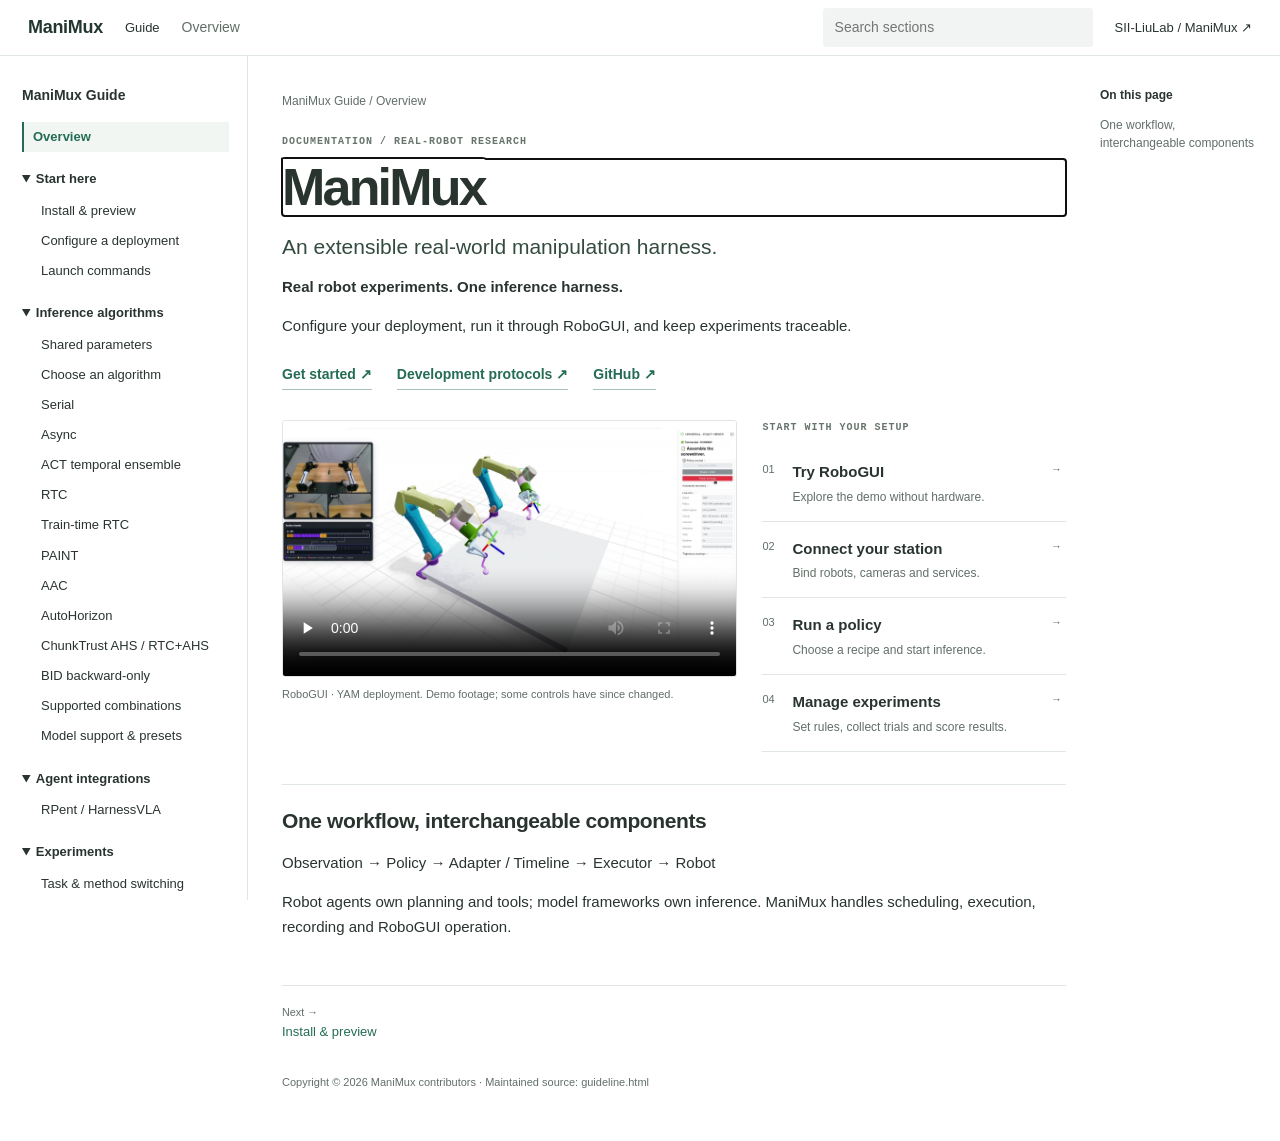
==== commit eff2cabe: "fix: retain original policy steps in ChunkTrust history Use the accepted model prediction and RTC so" ====
--- a/guideline.html
+++ b/guideline.html
@@ -1141,7 +1141,7 @@
 for backend constraints.</p>
 </section>
 <section aria-labelledby="chunktrust" class="guide-page" data-page-id="chunktrust" data-title="ChunkTrust AHS / RTC+AHS" hidden=""><h2 id="chunktrust">ChunkTrust AHS and RTC+AHS</h2>
-<p>Two built-in algorithms share the embedded PI-family ChunkTrust selector. <code>chunktrust_ahs</code> executes K policy intervals and then requests another prediction. <code>chunktrust_ahs_rtc</code> requests early, continues within the selected old K, and scores the actual available replacement suffix. Early results may replace unstarted old rows at a runtime control-tick boundary; late results hold at the old budget limit. History keeps the first successfully submitted control target in each policy interval, not waypoint completion or measured arrival; terminal holds after K add no consumed rows. Full H50 stays separate from selected K. Both require Pi05 JAX native joint14, Direct executor and inline decoding; extra ACT, skip/blend and multi-inflight compositions are rejected.</p>
+<p>Two built-in algorithms share the embedded PI-family ChunkTrust selector. <code>chunktrust_ahs</code> executes K policy intervals and then requests another prediction. <code>chunktrust_ahs_rtc</code> requests early, continues within the selected old K, and scores the actual available replacement suffix. Early results may replace unstarted old rows at a runtime control-tick boundary; late results hold at the old budget limit. History keeps the original model action for each policy interval with a successful command submission, before control interpolation. It excludes unexecuted prediction rows and retains the latest history window across chunks. This does not establish waypoint completion or measured arrival; terminal holds after K add no consumed rows. Experiment recording of control commands and measured feedback is unchanged. Full H50 stays separate from selected K. Both require Pi05 JAX native joint14, Direct executor and inline decoding; extra ACT, skip/blend and multi-inflight compositions are rejected.</p>
 <pre><code class="language-yaml">inference:
   config: path/to/inference/yam_chunktrust_ahs.yaml
   algorithm: chunktrust_ahs
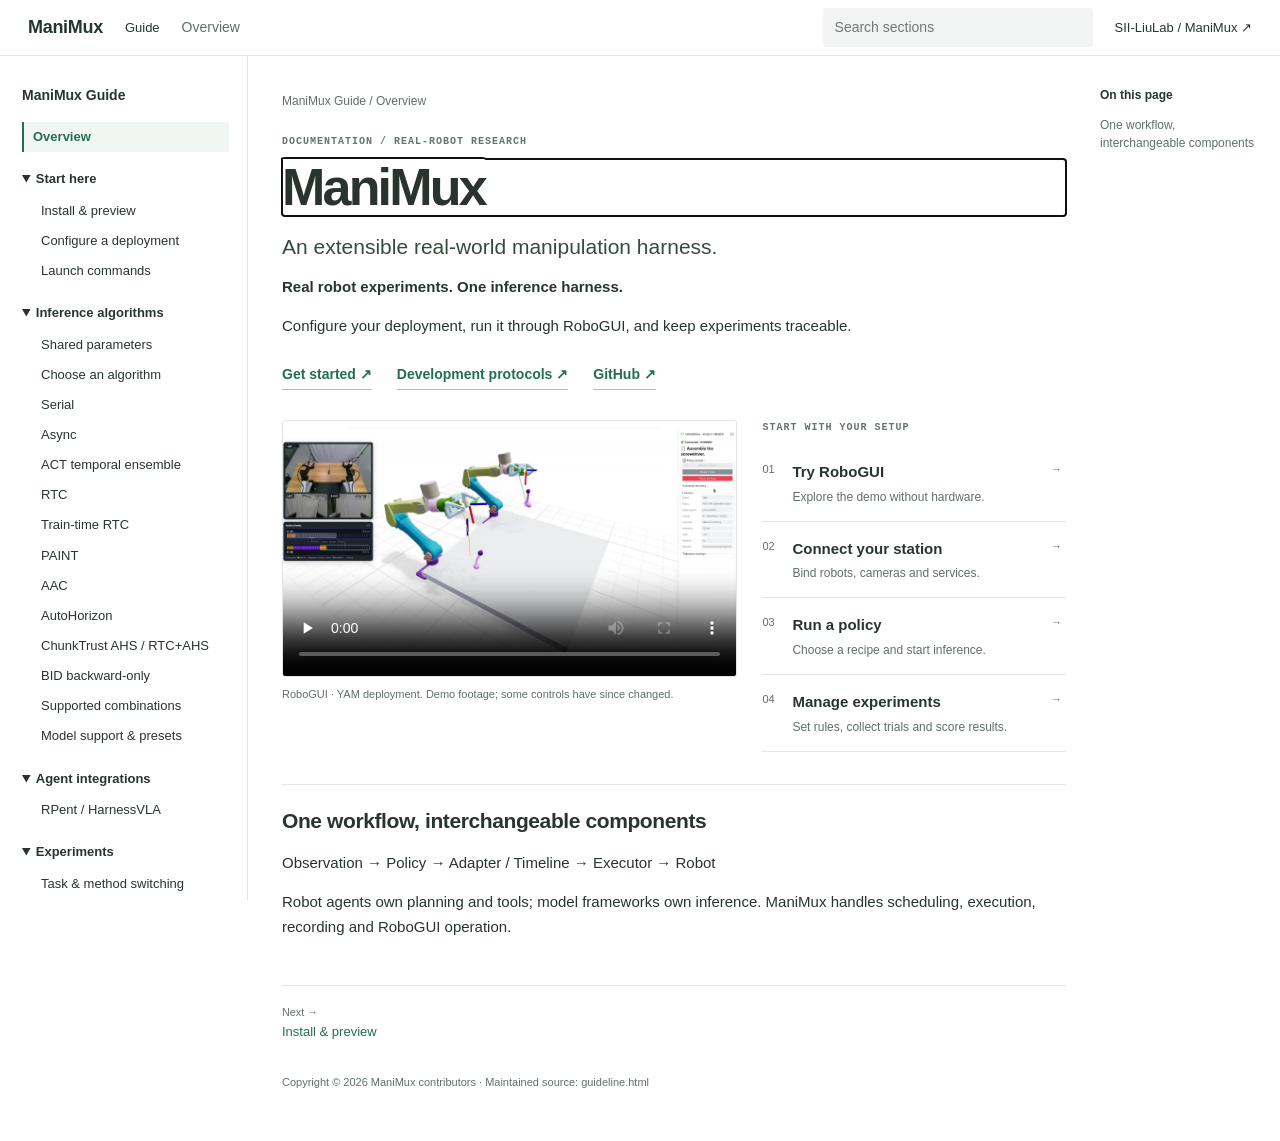
==== commit b4ce5a2f: "Add Poke API integration and announce AHS support" ====
--- a/guideline.html
+++ b/guideline.html
@@ -544,6 +544,34 @@
 advertised. Smooth limits and filters commands but cannot fix stale predictions,
 network stalls or incorrect model trajectories. API and offline checks do not
 establish physical task success.</p>
+<h4 id="poke-api">Poke-Aurora</h4>
+<p><code>policy.worker: poke_api</code> connects to
+<code>https://api.pokebot.com/v1</code> without an additional SDK or local model service.
+Set <code>PLATFORM_API_KEY</code> in the runtime environment. The client queries
+the available models and schema, then sends one wrist RGB image, instruction and
+eight-coordinate state to <code>/chat/completions</code>. The
+<a href="https://developers.pokebot.com/zh/docs/roboapi/latest/cloud-api">Poke API</a>
+returns absolute model-frame flange poses through <code>execute_actions</code>.
+This is a different action contract from Dream-1's dual-arm joint output.</p>
+<p>Start from <code>manimux/configs/experiments/example-yam-poke/serial.yaml</code>.
+Its right-arm selection is a template; the other arm holds its runtime reference.
+The Poke adapter converts xyzw quaternions, calibrated model coordinates and flange
+targets into the configured robot's TCP frame, then uses its existing IK.
+Configure <code>model_from_base</code>, <code>flange_from_tcp</code> and the
+rotation-only <code>flange_from_model_tool</code> as xyz/wxyz poses.
+The template leaves these unset and disables execution. See
+<a href="https://developers.pokebot.com/zh/docs/roboapi/latest/calibration">Poke's
+Home/plane calibration convention</a>; no additional robot runtime is required.</p>
+<pre><code>python -m manimux inspect --config manimux/configs/experiments/example-yam-poke/serial.yaml
+python -m scripts.validation.poke_api_probe --config /path/to/calibrated-poke.yaml --recorded-observation /path/to/observation.npz --calls 3 --output /tmp/poke-probe.json</code></pre>
+<p>The probe constructs no hardware drivers. Use <code>--model-state /path/to/state.json</code>
+with an explicit model-frame eight-number array for an interface-only test that skips FK/IK.
+Every response is saved before validation under <code>data/diagnostics/poke-api</code>,
+with request ID, input identity and timing. The current integration uses stateless
+calls; cloud sessions and execution receipts are not implemented. It does not retry
+failed requests or claim that predicted actions were physically executed.
+Only default sampling with one request in flight is supported. Targets use 30 Hz;
+the example plays a complete chunk on receipt, so network latency remains observation lag.</p>
 <h3 id="time-rate-and-handoff-parameters">Time, rate and handoff parameters</h3>
 <table>
 <thead>
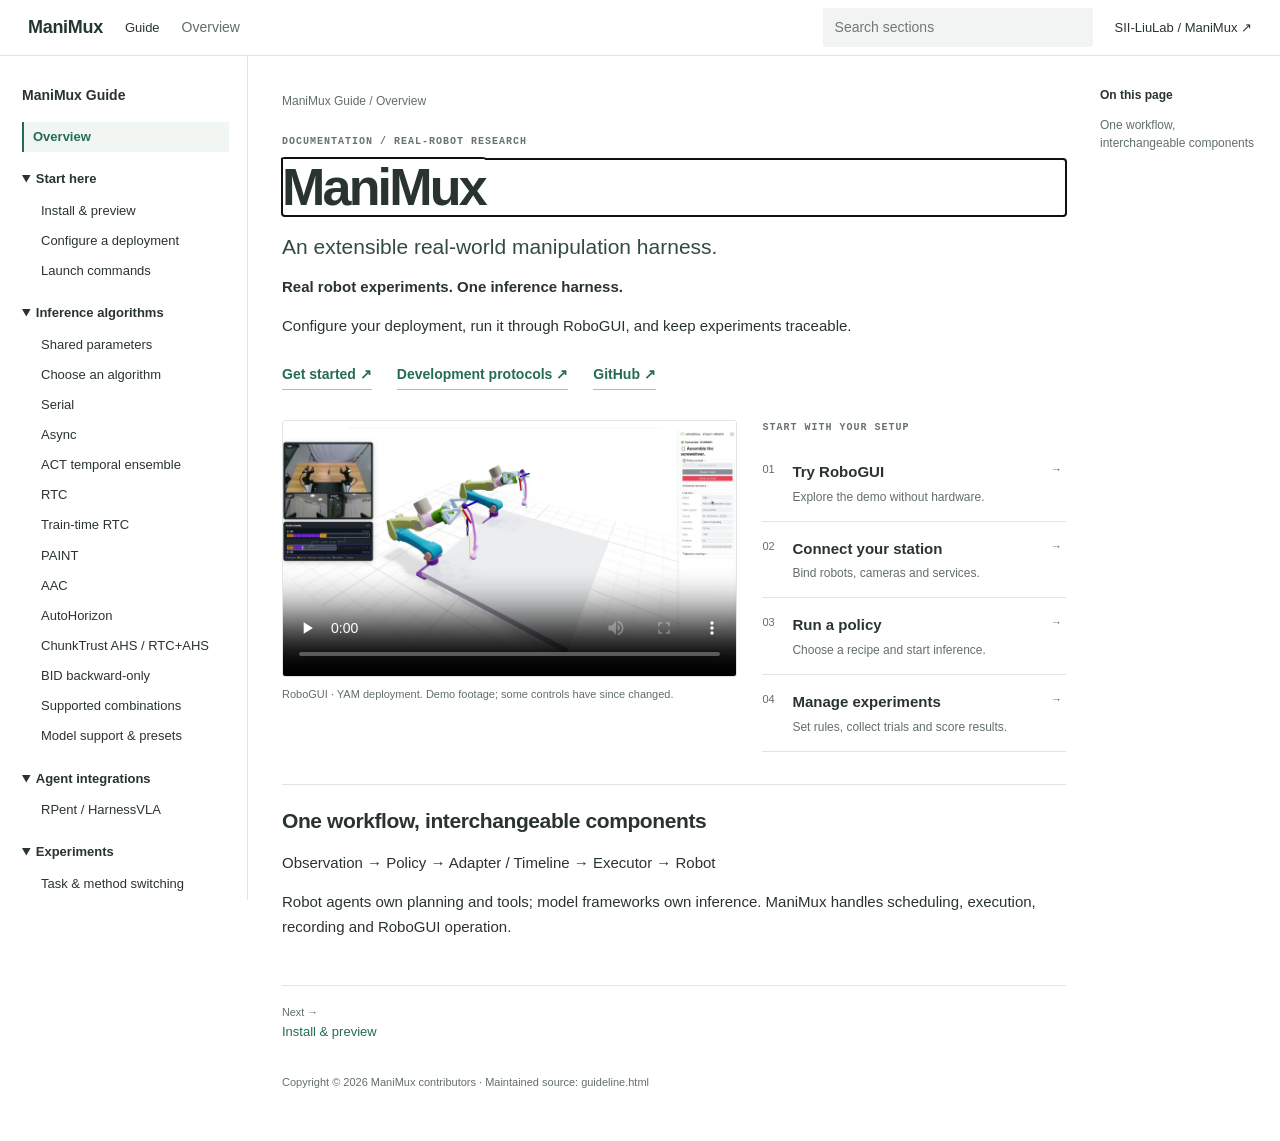
==== commit e69abfe0: "fix(chunktrust): use the merged trace backend in managed Pi05" ====
--- a/guideline.html
+++ b/guideline.html
@@ -1189,13 +1189,21 @@
 </tbody></table>
 <p>RTC uses <code>inference.rtc.beta: 10</code>, automatic warmup delay seeding with <code>initial_delay_policy_steps: null</code>, and <code>delay_buffer_size: 10</code>. These online fixed-policy-grid timing choices differ from the source simulator's frozen delay and variable-duration TOPP. Model <code>num_steps</code> and <code>inference_seed</code> remain in <code>policy_server</code> and are verified against the actual HELLO/trace. No AHS option is sent to the model; RTC beta travels through the existing strict sampling wire to the sampler.</p>
 <p><code>robot.options.execute: false</code> produces validation-only feedback and does not advance formal RTC consumption. Use the isolated preview and the public <code>chunktrust_runtime_probe.py</code>/<code>chunktrust_lifecycle_probe.py</code> checks for a complete disconnected loop. Preview history remains separate from formal submitted targets. Cold-call exclusion applies only to preview calibration; the first formal accepted latency is retained.</p>
-<p><strong>Backend boundary:</strong> the canonical submodule has no trace output. Optional <a href="https://github.com/hf618/XPolicyLab/tree/53ac927bd485c97d068586b0b9116b14b5e07126">fixed public XPolicyLab fork 53ac927</a> supports <strong>default-only</strong> raw velocity trace and can supply AHS. It rejects RTC+trace. RTC additionally requires declared raw trace along the guided path and zero guidance on padding dimensions; no real service with that combined contract is shipped. Startup checks live capabilities before hardware connection, with no fallback or fabricated identity.</p>
-<pre><code class="language-bash">python scripts/setup/export_chunktrust_backend.py \
+<p><strong>Backend boundary:</strong> the canonical submodule is pinned to <a href="https://github.com/Cuzyoung/XPolicyLab/tree/ac9591d24a8e89d891b3a1f5838861b33e004e5f">XPolicyLab ac9591d</a>, including the merged opt-in Pi05 trace implementation. The existing managed launcher loads this source, and the AHS recipe enables <code>policy_server.return_denoise_trace: true</code>. Other recipes keep trace disabled by default. This backend supports <strong>default-only</strong> raw velocity trace and rejects RTC+trace. Startup still checks actual live capabilities. Native JAX, checkpoint inference and physical deployment remain unverified by the CPU checks.</p>
+<p>Initialize the fixed submodule with <code>git submodule update --init third_party/XPolicyLab</code>. After real-model qualification, use <code>manimux up --config &lt;AHS-experiment&gt; --local &lt;station&gt; --policy-python third_party/XPolicyLab/policy/Pi_05/openpi/.venv/bin/python</code> with that Pi05 model environment already installed. A separate source fork or <code>--external-policy</code> is no longer required. RTC additionally needs guided raw trace and zero guidance on padded dimensions; no verified combined backend is shipped.</p>
+<p>Ordinary AHS starts its selected prefix after local selection and anchor conversion finish. The runtime uses the refreshed time for admission, execution and acceptance feedback, and rejects a plan that has become too old. Other algorithms retain their existing clock semantics. The recorded selection snapshot remains distinct from the actual execution start.</p>
+<pre><code class="language-bash">python scripts/validation/chunktrust_backend_probe.py --output /tmp/manimux-chunktrust-backend-probe
+CHUNKTRUST_BASELINE_EDGE=$(mktemp)
+git show c585eec2b4cb6534638281c969a5293c4d15cadf:manimux/runtime/edge.py &gt; "$CHUNKTRUST_BASELINE_EDGE"
+python scripts/validation/chunktrust_edge_probe.py --output /tmp/manimux-chunktrust-edge-probe --baseline-edge "$CHUNKTRUST_BASELINE_EDGE"
+python scripts/validation/chunktrust_wire_probe.py --output /tmp/manimux-chunktrust-wire-probe
+
+# Optional standalone recipe for an independently managed model service:
+python scripts/setup/export_chunktrust_backend.py \
   --config manimux/configs/experiments/example-yam-pi05/put_bottles/chunktrust_ahs.yaml \
   --local /path/to/station.yaml --output /tmp/chunktrust-backend.yaml
-python scripts/validation/chunktrust_wire_probe.py --output /tmp/manimux-chunktrust-wire-probe
-</code></pre>
-<p>The export writes only a resolved standalone model YAML and provenance. Run the fixed fork's native server in its separate model environment, then select <code>--external-policy</code> for ManiMux deployment; keep the default submodule and managed launcher unchanged. The probe uses synthetic evidence, real codecs/validators and both clients, with socket construction forbidden. It verifies nondefault beta forwarding and malformed-response journal recovery; it is not real model, JAX/GPU or hardware evidence. See the <a href="skills/manimux-inference/references/chunktrust.md">full ChunkTrust field/trace contract, launch workflow and limitations</a>.</p>
+</code></pre>
+<p>The backend probe checks actual pinned source imports and trace configuration through the Python model/transport boundary with neural dependencies substituted. The edge probe runs the formal runtime and recorder with synthetic responses and disconnected devices, including timing pressure and compatibility checks. These CPU probes do not execute native JAX or a robot. The optional export writes only resolved YAML and provenance, without loading a model; an external service using the same canonical revision can still be selected with <code>--external-policy</code>. See the <a href="skills/manimux-inference/references/chunktrust.md">full ChunkTrust field/trace contract, launch workflow and limitations</a>.</p>
 </section>
 <section aria-labelledby="bid-backward" class="guide-page" data-page-id="bid-backward" data-title="BID backward-only" hidden=""><h2 id="bid-backward">BID backward-only</h2>
 <pre><code class="language-yaml">inference:
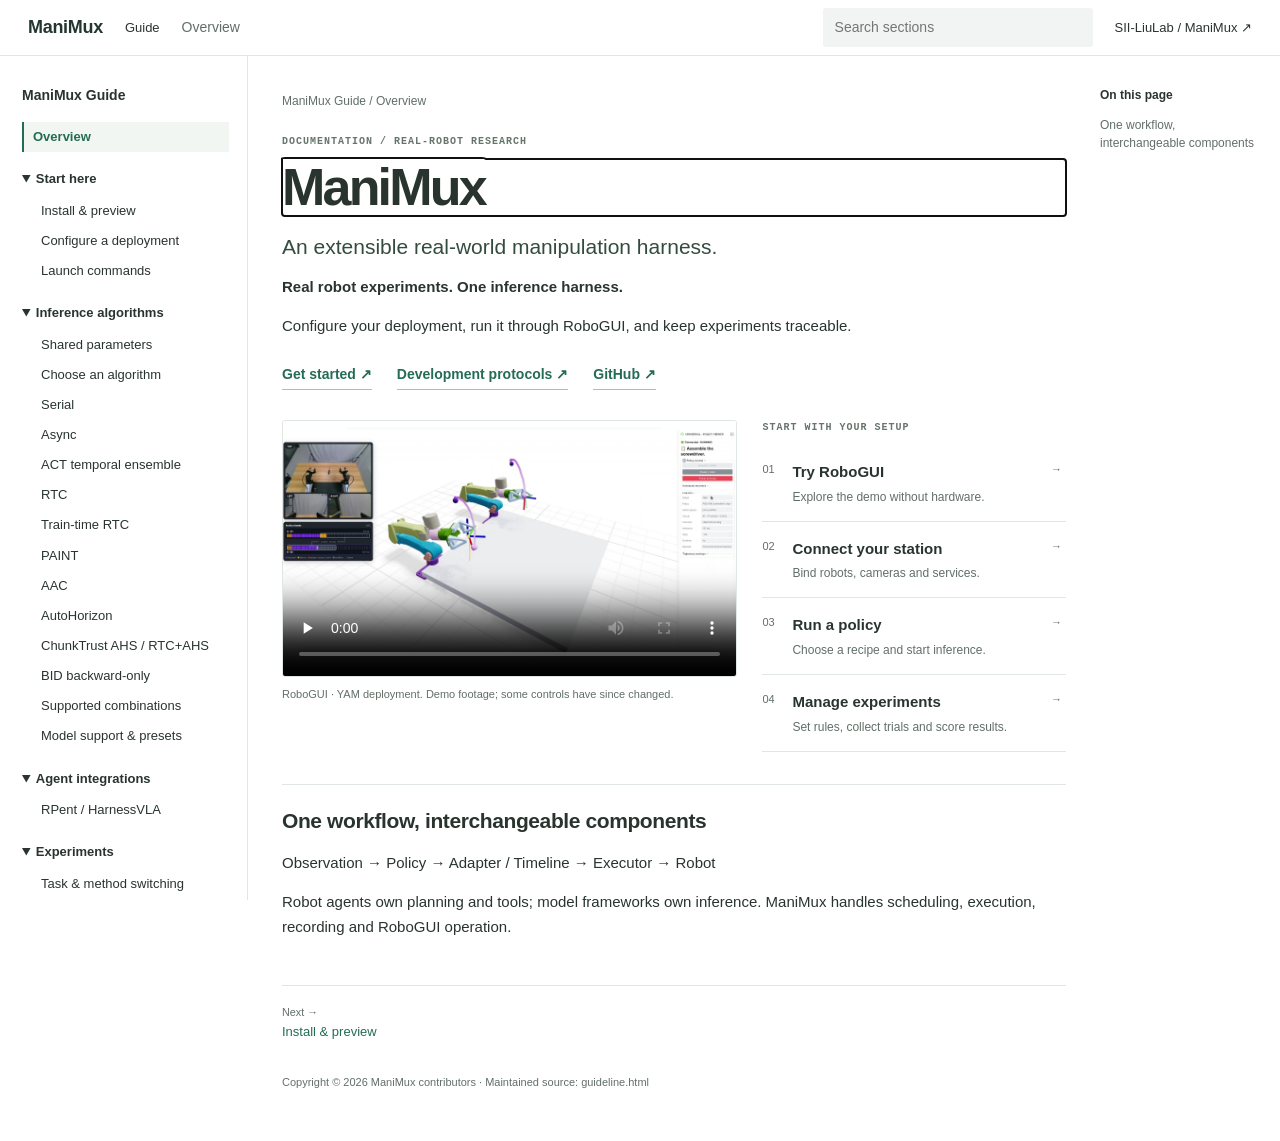
==== commit 728737cb: "Shared IK failure policy and DLS / DLS-gate chunk IK for YAM - execution.ik.failure_policy (hold_las" ====
--- a/guideline.html
+++ b/guideline.html
@@ -1189,21 +1189,13 @@
 </tbody></table>
 <p>RTC uses <code>inference.rtc.beta: 10</code>, automatic warmup delay seeding with <code>initial_delay_policy_steps: null</code>, and <code>delay_buffer_size: 10</code>. These online fixed-policy-grid timing choices differ from the source simulator's frozen delay and variable-duration TOPP. Model <code>num_steps</code> and <code>inference_seed</code> remain in <code>policy_server</code> and are verified against the actual HELLO/trace. No AHS option is sent to the model; RTC beta travels through the existing strict sampling wire to the sampler.</p>
 <p><code>robot.options.execute: false</code> produces validation-only feedback and does not advance formal RTC consumption. Use the isolated preview and the public <code>chunktrust_runtime_probe.py</code>/<code>chunktrust_lifecycle_probe.py</code> checks for a complete disconnected loop. Preview history remains separate from formal submitted targets. Cold-call exclusion applies only to preview calibration; the first formal accepted latency is retained.</p>
-<p><strong>Backend boundary:</strong> the canonical submodule is pinned to <a href="https://github.com/Cuzyoung/XPolicyLab/tree/ac9591d24a8e89d891b3a1f5838861b33e004e5f">XPolicyLab ac9591d</a>, including the merged opt-in Pi05 trace implementation. The existing managed launcher loads this source, and the AHS recipe enables <code>policy_server.return_denoise_trace: true</code>. Other recipes keep trace disabled by default. This backend supports <strong>default-only</strong> raw velocity trace and rejects RTC+trace. Startup still checks actual live capabilities. Native JAX, checkpoint inference and physical deployment remain unverified by the CPU checks.</p>
-<p>Initialize the fixed submodule with <code>git submodule update --init third_party/XPolicyLab</code>. After real-model qualification, use <code>manimux up --config &lt;AHS-experiment&gt; --local &lt;station&gt; --policy-python third_party/XPolicyLab/policy/Pi_05/openpi/.venv/bin/python</code> with that Pi05 model environment already installed. A separate source fork or <code>--external-policy</code> is no longer required. RTC additionally needs guided raw trace and zero guidance on padded dimensions; no verified combined backend is shipped.</p>
-<p>Ordinary AHS starts its selected prefix after local selection and anchor conversion finish. The runtime uses the refreshed time for admission, execution and acceptance feedback, and rejects a plan that has become too old. Other algorithms retain their existing clock semantics. The recorded selection snapshot remains distinct from the actual execution start.</p>
-<pre><code class="language-bash">python scripts/validation/chunktrust_backend_probe.py --output /tmp/manimux-chunktrust-backend-probe
-CHUNKTRUST_BASELINE_EDGE=$(mktemp)
-git show c585eec2b4cb6534638281c969a5293c4d15cadf:manimux/runtime/edge.py &gt; "$CHUNKTRUST_BASELINE_EDGE"
-python scripts/validation/chunktrust_edge_probe.py --output /tmp/manimux-chunktrust-edge-probe --baseline-edge "$CHUNKTRUST_BASELINE_EDGE"
-python scripts/validation/chunktrust_wire_probe.py --output /tmp/manimux-chunktrust-wire-probe
-
-# Optional standalone recipe for an independently managed model service:
-python scripts/setup/export_chunktrust_backend.py \
+<p><strong>Backend boundary:</strong> the canonical submodule has no trace output. Optional <a href="https://github.com/hf618/XPolicyLab/tree/53ac927bd485c97d068586b0b9116b14b5e07126">fixed public XPolicyLab fork 53ac927</a> supports <strong>default-only</strong> raw velocity trace and can supply AHS. It rejects RTC+trace. RTC additionally requires declared raw trace along the guided path and zero guidance on padding dimensions; no real service with that combined contract is shipped. Startup checks live capabilities before hardware connection, with no fallback or fabricated identity.</p>
+<pre><code class="language-bash">python scripts/setup/export_chunktrust_backend.py \
   --config manimux/configs/experiments/example-yam-pi05/put_bottles/chunktrust_ahs.yaml \
   --local /path/to/station.yaml --output /tmp/chunktrust-backend.yaml
-</code></pre>
-<p>The backend probe checks actual pinned source imports and trace configuration through the Python model/transport boundary with neural dependencies substituted. The edge probe runs the formal runtime and recorder with synthetic responses and disconnected devices, including timing pressure and compatibility checks. These CPU probes do not execute native JAX or a robot. The optional export writes only resolved YAML and provenance, without loading a model; an external service using the same canonical revision can still be selected with <code>--external-policy</code>. See the <a href="skills/manimux-inference/references/chunktrust.md">full ChunkTrust field/trace contract, launch workflow and limitations</a>.</p>
+python scripts/validation/chunktrust_wire_probe.py --output /tmp/manimux-chunktrust-wire-probe
+</code></pre>
+<p>The export writes only a resolved standalone model YAML and provenance. Run the fixed fork's native server in its separate model environment, then select <code>--external-policy</code> for ManiMux deployment; keep the default submodule and managed launcher unchanged. The probe uses synthetic evidence, real codecs/validators and both clients, with socket construction forbidden. It verifies nondefault beta forwarding and malformed-response journal recovery; it is not real model, JAX/GPU or hardware evidence. See the <a href="skills/manimux-inference/references/chunktrust.md">full ChunkTrust field/trace contract, launch workflow and limitations</a>.</p>
 </section>
 <section aria-labelledby="bid-backward" class="guide-page" data-page-id="bid-backward" data-title="BID backward-only" hidden=""><h2 id="bid-backward">BID backward-only</h2>
 <pre><code class="language-yaml">inference:
@@ -3006,6 +2998,20 @@
 </tbody>
 </table>
 <h3 id="step-ik">Choose when IK runs</h3>
+<p><strong>Shared IK failure behavior:</strong> set <code>execution.ik.failure_policy</code> for every model that uses action IK. The default <code>hold_last_valid</code> holds the failed arm group and its gripper at the previous accepted command for that point, keeps its timestamp, and attempts the next target. A first-point failure holds the selected seed; an all-failed chunk remains a recorded hold. <code>reject</code> rejects the whole decoded chunk, or raises before the current command in step mode. Invalid inputs or malformed successful solutions remain errors in both modes.</p>
+<pre><code>execution:
+  ik:
+    mode: chunk
+    failure_policy: hold_last_valid  # or reject</code></pre>
+<p>The same setting applies to inline/process decoding and analytic/differential action IK. Step IK keeps all arms and grippers together on failure; chunk IK holds the affected group. A failed dense IK interval discards partial substeps and holds the full command for the interval. Normal experiment metadata records held indices and counts; held rows must not be counted as solved IK. This controls target commands, with downstream interpolation and executor limits still active. Replace the old <code>policy.adapter.ik_failure_policy</code> setting with this shared field.</p>
+<p><strong>YAM chunk IK solver:</strong> XR-1 and OpenWAM on YAM choose <code>policy.adapter.ik_backend: mink</code> (default, strict solve) or <code>dls</code> (damped least squares from the previous step, which declines large joint swings near singularities such as lift-off from Home and the wrist limit). DLS has two methods, selected by profile: <code>yam_dls_ik.yaml</code> applies the joint-motion cost on every step; <code>yam_dls_gate_ik.yaml</code> applies it only when the seed's smallest Jacobian singular value is below <code>singularity_gate</code>, so ordinary motion tracks like <code>mink</code>.</p>
+<pre><code>policy:
+  adapter:
+    ik_backend: dls
+    dls_ik:
+      config: ../../../embodiment/arm/yam_dls_gate_ik.yaml
+      singularity_gate: [0.03, 0.06]   # from your own demonstrations</code></pre>
+<p>The gate depends on the station's TCP and task workspace. Derive it from that station's demonstrations or rollouts with <code>python -m scripts.setup.dls_gate_calibrate {teleop_dir}</code> (10th percentile of the singular value, high = 2 &times; low), then verify lift-off and the wrist-limit phase on the robot. The shipped <code>[0.03, 0.06]</code> is the reference station's value.</p>
 <p>Pose-producing adapters support two modes. <code>chunk</code> is the default and solves the decoded chunk before Timeline commit. <code>step</code> keeps TCP poses in Timeline and solves only the current target inside each control tick. Joint-output adapters need no IK mode.</p>
 <pre><code>execution:
   ik:
@@ -3015,7 +3021,7 @@
   control_timing: true</code></pre>
 <p>Merge these fields into an experiment with a direct executor and inline action decoding. The optional budget defaults to half the control period and must be shorter than that period. Add them to a variant whose adapter uses IK (for example OpenWAM YAM or XR1 YAM). Existing experiments remain in chunk mode.</p>
 <p>Step mode supports serial/async for IK adapters. OpenWAM YAM and XR1 YAM also support pose-space RTC/PAINT; Pi05 Tianji, XR1 Tianji and UMI-DP Tianji support pose-space RTC. Unsupported combinations fail at configuration validation. Smooth/MPC, joint candidate scoring, temporal ensembling, executor-based RTC forecasts, cubic joint blends, waypoint handoff and decoder diffIK substeps require chunk mode.</p>
-<p>The current pose is interpolated with linear position/gripper and quaternion SLERP, then IK is seeded from the current measured joint state. Both arms share the budget; a failed or late solution holds both arms at the previous command. Watch the <code>step_ik</code> timing stage and <code>step_ik_hold</code> events. The budget is cooperative: native calls cannot always be interrupted, so verify control timing on the target machine. Pose-space interpolation can produce a different joint path from interpolating a pre-solved joint chunk.</p>
+<p>The current pose is interpolated with linear position/gripper and quaternion SLERP, then IK is seeded from the current measured joint state. Both arms share the budget; under the default failure policy, a failed or late solution holds both arms and grippers at the previous command. Watch the <code>step_ik</code> timing stage and <code>step_ik_hold</code> events. The budget is cooperative: native calls cannot always be interrupted, so verify control timing on the target machine. Pose-space interpolation can produce a different joint path from interpolating a pre-solved joint chunk.</p>
 <p><strong>Optional TCP target speed limit (off by default):</strong> set <code>execution.ik.pose_speed_limit</code> to a mapping with <code>max_linear_m_s</code> and/or <code>max_angular_rad_s</code>. Values must be positive and finite. Omit it or use <code>null</code> to disable. This setting applies to step IK only.</p>
 <pre><code>execution:
   ik:
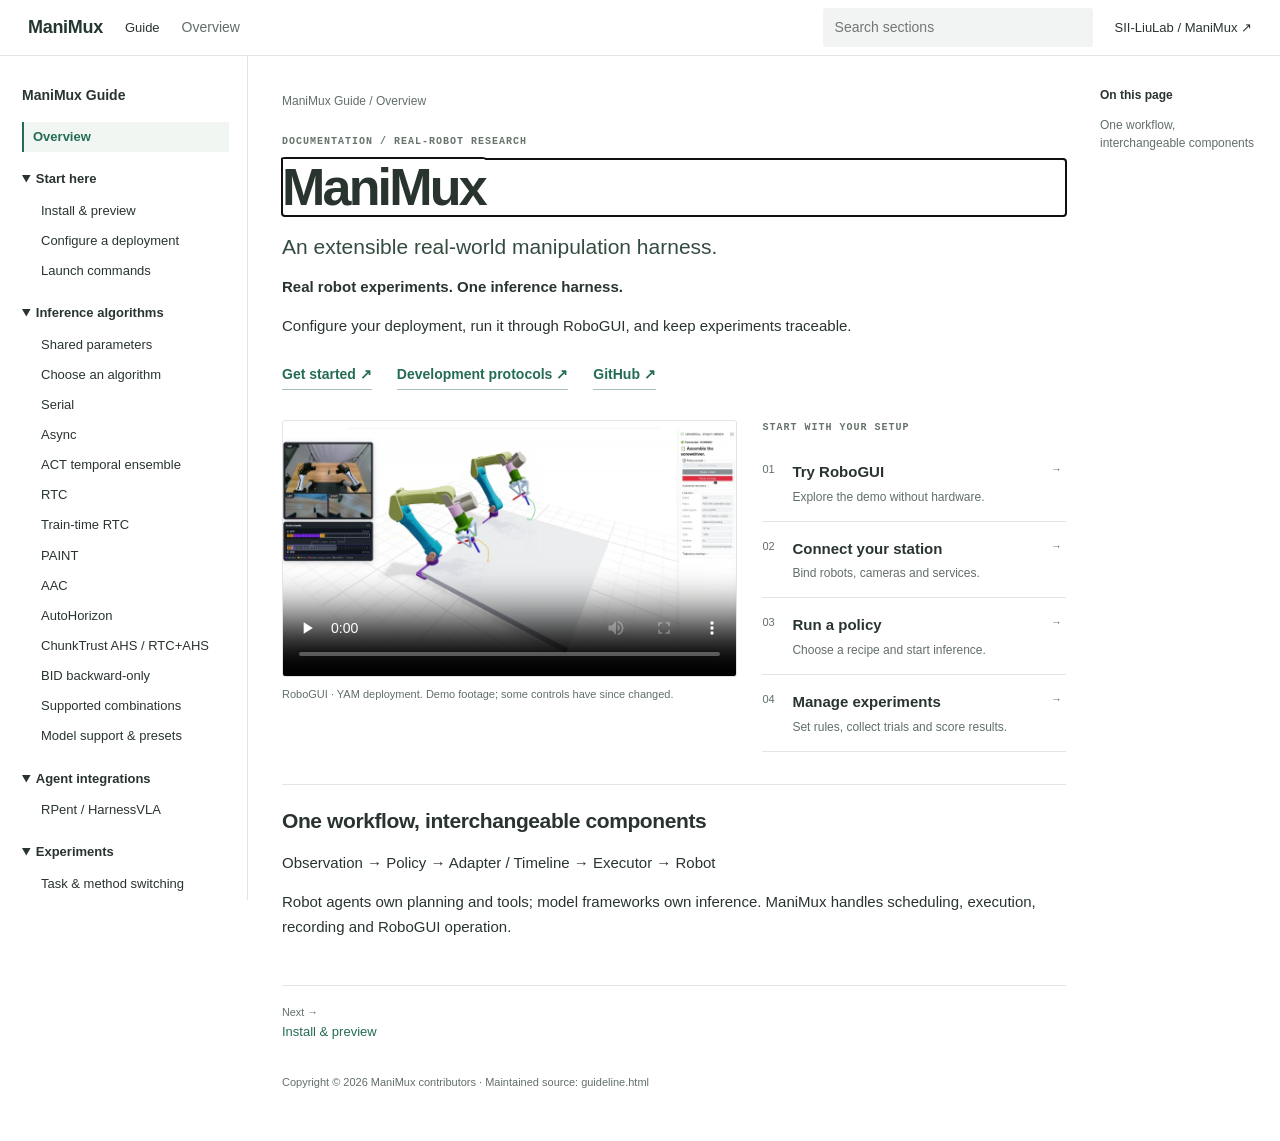
==== commit a708a47e: "Merge pull request #31 from hf618/codex/chunktrust-ahs-managed [inference] Fix ChunkTrust AHS handof" ====
--- a/guideline.html
+++ b/guideline.html
@@ -1189,13 +1189,21 @@
 </tbody></table>
 <p>RTC uses <code>inference.rtc.beta: 10</code>, automatic warmup delay seeding with <code>initial_delay_policy_steps: null</code>, and <code>delay_buffer_size: 10</code>. These online fixed-policy-grid timing choices differ from the source simulator's frozen delay and variable-duration TOPP. Model <code>num_steps</code> and <code>inference_seed</code> remain in <code>policy_server</code> and are verified against the actual HELLO/trace. No AHS option is sent to the model; RTC beta travels through the existing strict sampling wire to the sampler.</p>
 <p><code>robot.options.execute: false</code> produces validation-only feedback and does not advance formal RTC consumption. Use the isolated preview and the public <code>chunktrust_runtime_probe.py</code>/<code>chunktrust_lifecycle_probe.py</code> checks for a complete disconnected loop. Preview history remains separate from formal submitted targets. Cold-call exclusion applies only to preview calibration; the first formal accepted latency is retained.</p>
-<p><strong>Backend boundary:</strong> the canonical submodule has no trace output. Optional <a href="https://github.com/hf618/XPolicyLab/tree/53ac927bd485c97d068586b0b9116b14b5e07126">fixed public XPolicyLab fork 53ac927</a> supports <strong>default-only</strong> raw velocity trace and can supply AHS. It rejects RTC+trace. RTC additionally requires declared raw trace along the guided path and zero guidance on padding dimensions; no real service with that combined contract is shipped. Startup checks live capabilities before hardware connection, with no fallback or fabricated identity.</p>
-<pre><code class="language-bash">python scripts/setup/export_chunktrust_backend.py \
+<p><strong>Backend boundary:</strong> the canonical submodule is pinned to <a href="https://github.com/Cuzyoung/XPolicyLab/tree/ac9591d24a8e89d891b3a1f5838861b33e004e5f">XPolicyLab ac9591d</a>, including the merged opt-in Pi05 trace implementation. The existing managed launcher loads this source, and the AHS recipe enables <code>policy_server.return_denoise_trace: true</code>. Other recipes keep trace disabled by default. This backend supports <strong>default-only</strong> raw velocity trace and rejects RTC+trace. Startup still checks actual live capabilities. Native JAX, checkpoint inference and physical deployment remain unverified by the CPU checks.</p>
+<p>Initialize the fixed submodule with <code>git submodule update --init third_party/XPolicyLab</code>. After real-model qualification, use <code>manimux up --config &lt;AHS-experiment&gt; --local &lt;station&gt; --policy-python third_party/XPolicyLab/policy/Pi_05/openpi/.venv/bin/python</code> with that Pi05 model environment already installed. A separate source fork or <code>--external-policy</code> is no longer required. RTC additionally needs guided raw trace and zero guidance on padded dimensions; no verified combined backend is shipped.</p>
+<p>Ordinary AHS starts its selected prefix after local selection and anchor conversion finish. The runtime uses the refreshed time for admission, execution and acceptance feedback, and rejects a plan that has become too old. Other algorithms retain their existing clock semantics. The recorded selection snapshot remains distinct from the actual execution start.</p>
+<pre><code class="language-bash">python scripts/validation/chunktrust_backend_probe.py --output /tmp/manimux-chunktrust-backend-probe
+CHUNKTRUST_BASELINE_EDGE=$(mktemp)
+git show c585eec2b4cb6534638281c969a5293c4d15cadf:manimux/runtime/edge.py &gt; "$CHUNKTRUST_BASELINE_EDGE"
+python scripts/validation/chunktrust_edge_probe.py --output /tmp/manimux-chunktrust-edge-probe --baseline-edge "$CHUNKTRUST_BASELINE_EDGE"
+python scripts/validation/chunktrust_wire_probe.py --output /tmp/manimux-chunktrust-wire-probe
+
+# Optional standalone recipe for an independently managed model service:
+python scripts/setup/export_chunktrust_backend.py \
   --config manimux/configs/experiments/example-yam-pi05/put_bottles/chunktrust_ahs.yaml \
   --local /path/to/station.yaml --output /tmp/chunktrust-backend.yaml
-python scripts/validation/chunktrust_wire_probe.py --output /tmp/manimux-chunktrust-wire-probe
-</code></pre>
-<p>The export writes only a resolved standalone model YAML and provenance. Run the fixed fork's native server in its separate model environment, then select <code>--external-policy</code> for ManiMux deployment; keep the default submodule and managed launcher unchanged. The probe uses synthetic evidence, real codecs/validators and both clients, with socket construction forbidden. It verifies nondefault beta forwarding and malformed-response journal recovery; it is not real model, JAX/GPU or hardware evidence. See the <a href="skills/manimux-inference/references/chunktrust.md">full ChunkTrust field/trace contract, launch workflow and limitations</a>.</p>
+</code></pre>
+<p>The backend probe checks actual pinned source imports and trace configuration through the Python model/transport boundary with neural dependencies substituted. The edge probe runs the formal runtime and recorder with synthetic responses and disconnected devices, including timing pressure and compatibility checks. These CPU probes do not execute native JAX or a robot. The optional export writes only resolved YAML and provenance, without loading a model; an external service using the same canonical revision can still be selected with <code>--external-policy</code>. See the <a href="skills/manimux-inference/references/chunktrust.md">full ChunkTrust field/trace contract, launch workflow and limitations</a>.</p>
 </section>
 <section aria-labelledby="bid-backward" class="guide-page" data-page-id="bid-backward" data-title="BID backward-only" hidden=""><h2 id="bid-backward">BID backward-only</h2>
 <pre><code class="language-yaml">inference:
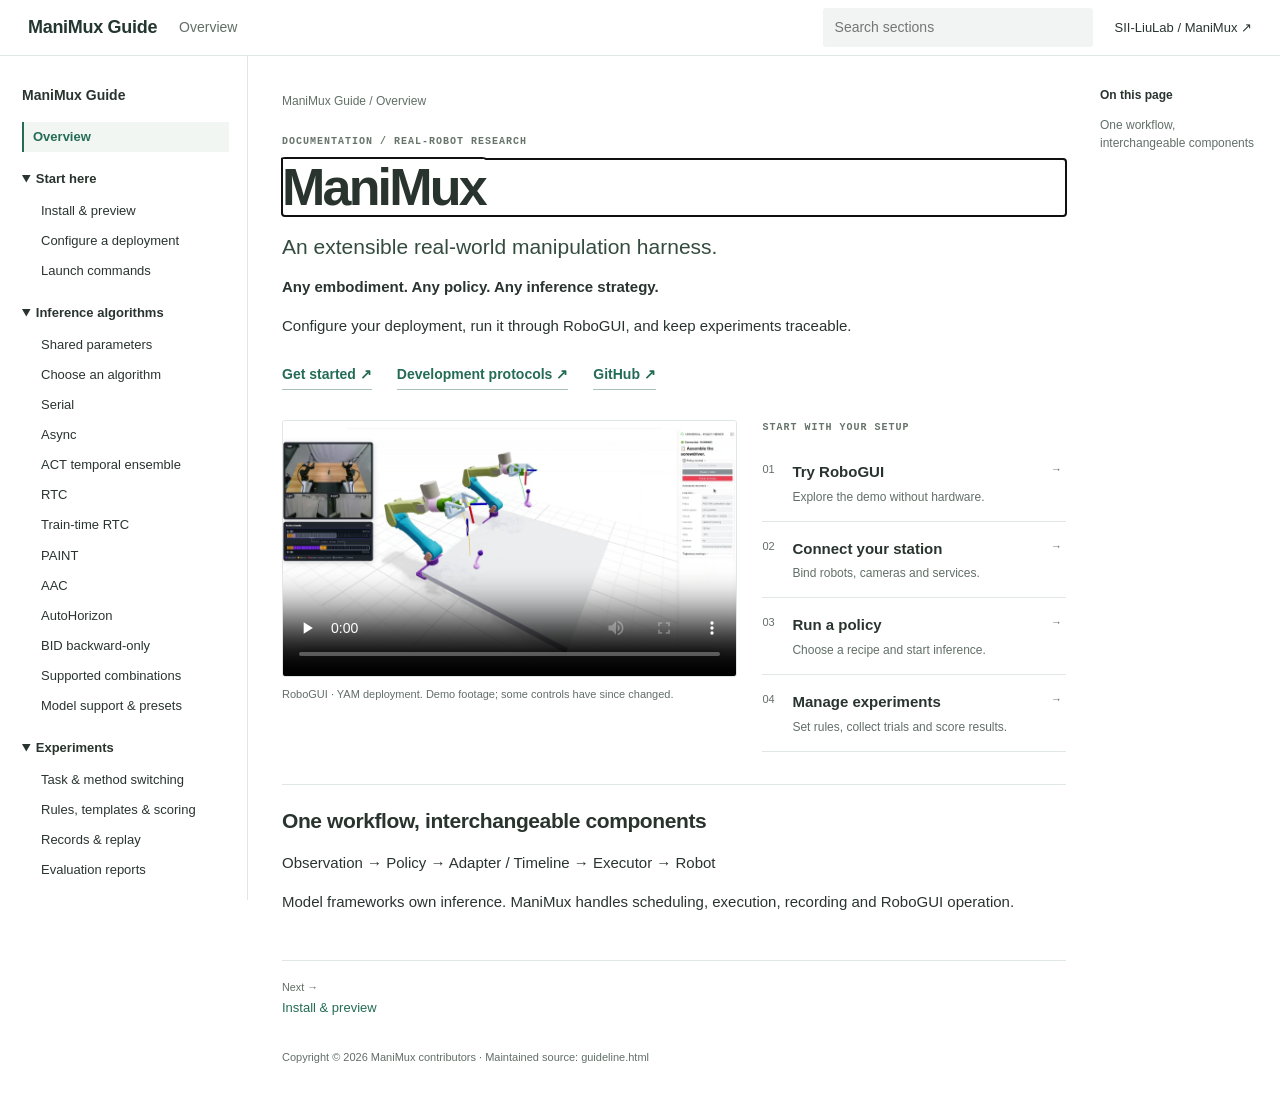
==== commit 0334e069: "Merge upstream asyncsim-integration into asyncsim-yiyang Integrate cooperative sessions, batch trans" ====
--- a/guideline.html
+++ b/guideline.html
@@ -9,13 +9,13 @@
 @media(min-width:1500px){.layout{gap:42px}}@media(max-width:1150px){.layout{grid-template-columns:232px minmax(0,1fr);gap:28px;padding-right:26px}.toc{display:none}.overview-grid{grid-template-columns:1fr}.search-box{width:225px}.current{display:none}}@media(max-width:760px){.topbar{padding:0 16px;gap:15px}.repo{display:none}.brand{font-size:16px}.menu-button{display:block}.search-box{width:min(45vw,250px)}.search-results{width:min(90vw,420px)}.layout{display:block;padding:76px 22px 0}.sidebar{position:fixed;top:56px;left:0;width:270px;z-index:25;background:white;transform:translateX(-100%);transition:transform .15s ease}.nav-open .sidebar{transform:translateX(0)}.nav-open .backdrop{display:block;position:fixed;inset:56px 0 0;background:#0005;z-index:20}main{padding-top:10px}.overview h1{font-size:44px}.guide-page h2{font-size:27px}.overview-grid{grid-template-columns:1fr}.breadcrumb{margin-bottom:18px}}@media print{.topbar,.sidebar,.toc,.page-footer,.copy,.breadcrumb,.backdrop{display:none!important}.layout{display:block;padding:0;max-width:none}main{padding:0}.guide-page{display:block!important;break-before:page}.guide-page.overview{break-before:auto}body{font-size:11px}table{font-size:10px}pre code{white-space:pre-wrap;font-size:10px}video{display:none}.guide-page h2,.guide-page h3{break-after:avoid}tr{break-inside:avoid}.table-wrap{overflow:visible}.copyright{display:none}}
 </style></head>
 <body><a class="skip" href="#overview">Skip to content</a>
-<header class="topbar"><button class="menu-button" id="menu" aria-label="Toggle navigation" aria-expanded="false" aria-controls="sidebar">☰</button><a class="brand" href="./" aria-label="ManiMux homepage">ManiMux</a><a class="repo" href="#overview">Guide</a><span class="current" id="current-title">Overview</span><div class="search-box"><input id="guide-search" type="search" placeholder="Search sections" aria-label="Search guide" autocomplete="off"><div id="search-results" class="search-results" hidden></div></div><a class="repo" href="https://github.com/SII-LiuLab/manimux">SII-LiuLab / ManiMux ↗</a></header>
-<div id="backdrop" class="backdrop"></div><div class="layout"><aside class="sidebar" id="sidebar"><div class="sidebar-title">ManiMux Guide</div><nav aria-label="Guide sections"><a href="#overview" data-page="overview">Overview</a><details class="nav-group" open><summary>Start here</summary><div><a href="#install" data-page="install">Install &amp; preview</a><a href="#configuration" data-page="configuration">Configure a deployment</a><a href="#launch" data-page="launch">Launch commands</a></div></details><details class="nav-group" open><summary>Inference algorithms</summary><div><a href="#shared-parameters" data-page="shared-parameters">Shared parameters</a><a href="#algorithms" data-page="algorithms">Choose an algorithm</a><a href="#serial" data-page="serial">Serial</a><a href="#async" data-page="async">Async</a><a href="#act-temporal-ensemble" data-page="act-temporal-ensemble">ACT temporal ensemble</a><a href="#rtc" data-page="rtc">RTC</a><a href="#train-time-rtc" data-page="train-time-rtc">Train-time RTC</a><a href="#paint" data-page="paint">PAINT</a><a href="#aac" data-page="aac">AAC</a><a href="#autohorizon" data-page="autohorizon">AutoHorizon</a><a href="#chunktrust" data-page="chunktrust">ChunkTrust AHS / RTC+AHS</a><a href="#bid-backward" data-page="bid-backward">BID backward-only</a><a href="#optional-algorithm-composition" data-page="optional-algorithm-composition">Supported combinations</a><a href="#support" data-page="support">Model support &amp; presets</a></div></details><details class="nav-group" open><summary>Agent integrations</summary><div><a href="#agent-integrations" data-page="agent-integrations">RPent / HarnessVLA</a></div></details><details class="nav-group" open><summary>Experiments</summary><div><a href="#experiment-lists" data-page="experiment-lists">Task &amp; method switching</a><a href="#experiments" data-page="experiments">Rules, templates &amp; scoring</a><a href="#records" data-page="records">Records &amp; replay</a><a href="#reports" data-page="reports">Evaluation reports</a></div></details><details class="nav-group" open><summary>Development</summary><div><a href="#agent-references" data-page="agent-references">Work with your agent</a><a href="#troubleshooting" data-page="troubleshooting">Troubleshooting</a></div></details></nav><div class="sidebar-tools"><button id="print">Print entire guide / PDF</button></div></aside>
+<header class="topbar"><button class="menu-button" id="menu" aria-label="Toggle navigation" aria-expanded="false" aria-controls="sidebar">☰</button><a class="brand" href="#overview">ManiMux Guide</a><span class="current" id="current-title">Overview</span><div class="search-box"><input id="guide-search" type="search" placeholder="Search sections" aria-label="Search guide" autocomplete="off"><div id="search-results" class="search-results" hidden></div></div><a class="repo" href="https://github.com/SII-LiuLab/manimux">SII-LiuLab / ManiMux ↗</a></header>
+<div id="backdrop" class="backdrop"></div><div class="layout"><aside class="sidebar" id="sidebar"><div class="sidebar-title">ManiMux Guide</div><nav aria-label="Guide sections"><a href="#overview" data-page="overview">Overview</a><details class="nav-group" open><summary>Start here</summary><div><a href="#install" data-page="install">Install &amp; preview</a><a href="#configuration" data-page="configuration">Configure a deployment</a><a href="#launch" data-page="launch">Launch commands</a></div></details><details class="nav-group" open><summary>Inference algorithms</summary><div><a href="#shared-parameters" data-page="shared-parameters">Shared parameters</a><a href="#algorithms" data-page="algorithms">Choose an algorithm</a><a href="#serial" data-page="serial">Serial</a><a href="#async" data-page="async">Async</a><a href="#act-temporal-ensemble" data-page="act-temporal-ensemble">ACT temporal ensemble</a><a href="#rtc" data-page="rtc">RTC</a><a href="#train-time-rtc" data-page="train-time-rtc">Train-time RTC</a><a href="#paint" data-page="paint">PAINT</a><a href="#aac" data-page="aac">AAC</a><a href="#autohorizon" data-page="autohorizon">AutoHorizon</a><a href="#bid-backward" data-page="bid-backward">BID backward-only</a><a href="#optional-algorithm-composition" data-page="optional-algorithm-composition">Supported combinations</a><a href="#support" data-page="support">Model support &amp; presets</a></div></details><details class="nav-group" open><summary>Experiments</summary><div><a href="#experiment-lists" data-page="experiment-lists">Task &amp; method switching</a><a href="#experiments" data-page="experiments">Rules, templates &amp; scoring</a><a href="#records" data-page="records">Records &amp; replay</a><a href="#reports" data-page="reports">Evaluation reports</a></div></details><details class="nav-group" open><summary>Development</summary><div><a href="#agent-references" data-page="agent-references">Work with your agent</a><a href="#troubleshooting" data-page="troubleshooting">Troubleshooting</a></div></details></nav><div class="sidebar-tools"><button id="print">Print entire guide / PDF</button></div></aside>
 <main id="content"><div class="breadcrumb" id="breadcrumb">ManiMux Guide / Overview</div><section aria-labelledby="overview" class="guide-page overview" data-page-id="overview" data-title="Overview">
 <div class="kicker">Documentation / Real-robot research</div>
 <h1 id="overview">ManiMux</h1>
 <p class="lead">An extensible real-world manipulation harness.</p>
-<p><strong>Real robot experiments. One inference harness.</strong></p>
+<p><strong>Any embodiment. Any policy. Any inference strategy.</strong></p>
 <p>Configure your deployment, run it through RoboGUI, and keep experiments traceable.</p>
 <div class="quicklinks"><a href="#install">Get started ↗</a><a href="#agent-references">Development protocols ↗</a><a href="https://github.com/SII-LiuLab/manimux">GitHub ↗</a></div>
 <div class="overview-grid"><figure><video aria-label="RoboGUI demonstration with a YAM robot" controls="" playsinline="" poster="assets/manimux-robogui-demo.webp" preload="none"><source src="assets/manimux_2026-09-05_23-17-35-00.00.03.144-00.00.34.914-seg1-00.00.02.596-00.00.34.966.mp4" type="video/mp4"/></video><figcaption>RoboGUI · YAM deployment. Demo footage; some controls have since changed.</figcaption></figure>
@@ -27,7 +27,7 @@
 </div></div>
 <h3 id="workflow">One workflow, interchangeable components</h3>
 <p>Observation → Policy → Adapter / Timeline → Executor → Robot</p>
-<p>Robot agents own planning and tools; model frameworks own inference. ManiMux handles scheduling, execution, recording and RoboGUI operation.</p>
+<p>Model frameworks own inference. ManiMux handles scheduling, execution, recording and RoboGUI operation.</p>
 </section>
 <section aria-labelledby="install" class="guide-page" data-page-id="install" data-title="Install &amp; preview" hidden=""><h2 id="install">Install</h2>
 <p>Run commands from the repository root. Python 3.11/3.12 are supported.</p>
@@ -62,7 +62,7 @@
 <pre><code class="language-bash">uv pip install --python envs/yam/.venv/bin/python -e '.[replay,realsense,xpolicylab]'
 </code></pre>
 <p>This does not install the robot SDK or create the model environment. Follow the
-<a href="skills/manimux-station-setup/references/station.md">station setup reference</a>
+<a href=".agents/skills/manimux-station-setup/references/station.md">station setup reference</a>
 and the selected <a href="#support">model runbook</a>. Do not run root <code>uv sync</code> against an
 independent hardware/model environment; it can remove dependencies absent from the root lockfile.</p>
 </section>
@@ -78,16 +78,16 @@
 </thead>
 <tbody>
 <tr>
-<td>Task prompt</td>
-<td><code>tasks/&lt;task&gt;.yaml → run.task_prompt</code></td>
-</tr>
-<tr>
-<td>Layouts / reference requirement; repeat budget</td>
-<td>Task <code>run.experiment_template</code>; collection entry <code>trials</code></td>
+<td>Task prompt, output, step budget</td>
+<td>Experiment <code>run</code></td>
+</tr>
+<tr>
+<td>Layout IDs / repeats / reference requirement</td>
+<td><code>run.experiment_template</code></td>
 </tr>
 <tr>
 <td>Scoring rules</td>
-<td><code>tasks/&lt;task&gt;.yaml → evaluation</code></td>
+<td><code>evaluation.config</code> → rubric YAML</td>
 </tr>
 <tr>
 <td>CAN/IP, camera serials, service endpoints, local paths</td>
@@ -132,109 +132,14 @@
 interfaces, camera serials, endpoints and checkpoint roots. Preserve component names.</p>
 <p><code>config:</code> paths resolve relative to the containing YAML; mappings merge and lists replace.
 Experiment <code>run.output_dir</code> is relative to the launch directory. Station-local paths resolve
-relative to the station file. Formal studies use collection <code>recording.root</code>; station output overrides are rejected.</p>
-<h3 id="franka-deployment">Franka FR3: ordinary policy deployment</h3>
-<p>The Franka arm is an independent embodiment. A model worker supplies actions to
-the normal adapter, runtime and executor; the driver uses Franky for joint control.
-RPent, RLinf and Ray are not required. An agent bridge is an optional caller, not
-a hardware dependency. The unified RPent motion and VLA integration is described below.</p>
-<p>Select <a href="manimux/configs/experiments/example-franka/_base_.yaml">experiments/example-franka/_base_.yaml</a>
-and copy <a href="manimux/configs/local/franka_example.yaml">franka_example.yaml</a> to a private
-station file. Bind the robot IP, gripper serial device, measured travel endpoints and
-policy endpoint. The assembly has one <code>arm</code> group: seven joint radians followed by
-normalized gripper opening (0 closed, 1 open). Select <code>franka_fr3.yaml</code> for a bare
-seven-coordinate arm. Verify the model variant and flange-to-TCP transform; the Robotiq
-example's 0.174 m offset is a controller EE-frame example, not a universal finger TCP.</p>
-<pre><code class="language-bash"># Linux robot environment; choose SDK wheels matching controller firmware.
-python -m pip install -e '.[franka,robotiq,xpolicylab]'
-# Install a compatible Franky build exposing JointReferenceHandle and
-# JointImpedanceTrackingMotion; see the linked component's tested SDK build.
-python -m manimux run \
-  --config manimux/configs/experiments/example-franka/_base_.yaml \
-  --local /path/to/private/franka-station.yaml
-</code></pre>
-<p>The example is a recipe, not a bundled policy: supply the selected model's cameras,
-action interval, horizon, absolute joint action contract and matching backend identity.
-The separate model server uses its own environment. Keep <code>robot.options.execute: false</code>
-for feedback-only validation, which uses pylibfranka and performs no actuator writes.
-Enable execution only for a prepared deployment with FCI active, the arm Idle and the
-gripper activated. Executing connect applies the configured Franky collision thresholds;
-it does not home, unlock or clear faults. Arm component YAML owns native dynamics.
-Native impedance tracking keeps one controller active. Each accepted target is submitted
-unchanged, including the first. Host guards for reference steps, measured-to-target distance
-and measured speed default to <code>null</code>; bounded tests can explicitly configure
-a positive scalar or seven per-joint values. The example uses the shared smooth executor
-with braking tracking, command speed 0.15 rad/s and acceleration 0.5 rad/s²,
-including deceleration during inference gaps. Complete policy chunks
-remain scheduled; rate shaping changes dispatched references. Native collision protection, model joint bounds,
-feedback freshness and fault checks remain active. Optional host checks do not guarantee
-physical acceleration or jerk.
-Submission is not measured arrival.</p>
-<p>For the verified Linux x86_64 / Python 3.12 station, install the firmware-specific SDK
-with <code>pip install -e '.[franka,robotiq]' -r scripts/setup/franka-linux-cp312.txt</code>.
-This pins the tested wheel by SHA-256; the ordinary PyPI Franky 1.1.3 package lacks the
-required tracking API. Other firmware/platform combinations require a verified SDK build.</p>
-<p>The driver restores the calling thread's scheduling policy after SDK connection and
-control startup. Franky's native control thread inherits the SDK's real-time priority;
-ordinary Python work such as camera reads and recording keeps its original priority.</p>
-<p>Home, automatic startup moves and idle recovery are unsupported. RoboGUI disables Return Home
-and offers <strong>Finish rollout</strong>; shared shutdown stops and closes the owned
-sessions before finalizing recordings. Stop ends owned
-arm motion and clears the gripper's go-to request while retaining activation. See the
-<a href="manimux/embodiments/arm/franka/README.md">Franka lifecycle contract</a> and
-<a href="manimux/embodiments/end_effector/robotiq/README.md">Robotiq contract</a> for
-feedback freshness, explicit fault handling and SDK requirements.</p>
-<p>RoboGUI retains the selected task prompt during action playback, including when no
-policy display label is configured. Native <code>cartesian_reflex</code> and
-<code>joint_reflex</code> errors appear as <strong>Robot collision protection triggered</strong>,
-with the original exception chain available. Inspect contact and current controller state
-before another Prepare; an available Prepare button does not certify hardware readiness.</p>
-<p>The camera endpoint uses the existing latest-bundle PUB protocol on localhost 5556.
-Run vendor SDKs in their compatible environments; a station with a Python 3.10 ZED SDK
-can publish RGB to the Python 3.12 robot environment without importing that SDK there.
-Independent camera processes prevent SDK calls from delaying the transport process.
-Publish immutable images with their original source timestamps; repeated reads retain
-those timestamps. The subscriber keeps only the latest bundle and waits for all selected
-cameras during startup. Optional <code>camera_meta</code> identifies timestamp provenance:
-publication age is not exposure-to-action latency. The 0.5 s freshness limit remains active.</p>
-<h3 id="rpent-franka">RPent motion and VLA tools</h3>
-<p>Select <a href="manimux/configs/agents/rpent_franka.yaml">rpent_franka.yaml</a> for both
-runtime and planner. Its experiment selects a Pi05 checkpoint recipe and the
-shared joint-action adapter.
-The same Toolkit can preposition, call the VLA, and move again in one rollout.
-See <a href="#agent-integrations">RPent setup</a> for the shared entry point.</p>
-<p>Copy <a href="manimux/configs/agents/rpent_franka_motion.example.yaml">the motion template</a>
-to the private local directory and supply measured base-frame workspace bounds.
-Motion completion checks measured TCP/gripper feedback; closing contact is reported
-separately from task success. Pose tools retain the commanded gripper target.
-The example defaults to execute=false. The retired native state19/delta7 VLA bridge
-is not used; a model must match the selected ManiMux policy adapter.</p>
-<h3 id="command-limits">Command limits and receive-only validation</h3>
-<p>PiPER's configured station <code>joint_limits</code> (radians) and normalized gripper
-range [0, 1] are shared automatically with the runtime. If
-<code>executor.command_safety</code> also defines position bounds, its existing 0.001 coordinate-unit
-tolerance is applied before intersecting with the strict station bounds and the executor's
-optional symmetric position cap. An empty intersection is an error. Other controllers can declare bounds through the same
-interface; undeclared bounds continue to use the existing configured limits.</p>
-<p>Smooth uses these per-coordinate bounds together with its own velocity and acceleration
-limits and any stricter command-safety rates. It brakes before a boundary,
-retains the velocity of the emitted command, and rejects an infeasible state instead of
-clipping it into range. Inference-gap holds also respect these limits. Raw policy predictions remain
-available unchanged in the recording. Direct and MPC commands pass the same final
-validation; this does not add smoothing to those executors.</p>
-<p>With <code>robot.options.execute: false</code>, command shape, configured safety limits
-and the controller's pure command validation still apply, without command transmission.
-This does not test motor readiness or successful physical execution. The resolved shared
-bounds, scalar cap, command-safety rates and control period are saved as
-<code>meta.json: command_limits</code>.</p>
-<p>Use the same <code>--local PATH</code> on entry points that support station binding. The common camera, policy and runtime entry points
-support it; RoboGUI network options remain separate. Advanced model-specific launchers
-may instead take a model recipe as <code>--config</code>. See <a href="skills/manimux-station-setup/references/station.md#scope-and-remaining-independent-entry-points">entry-point scope</a>.</p>
+relative to the station file; <code>paths.output_dir</code> can override the recording directory.</p>
+<p>Use the same <code>--local PATH</code> on entry points that support station binding. Pi05, camera and runtime
+support it; RoboGUI network options remain separate. A model launcher taking only <code>--config</code>
+must use the recipe paired with the experiment. See <a href=".agents/skills/manimux-station-setup/references/station.md#scope-and-remaining-independent-entry-points">entry-point scope</a>.</p>
 <p><strong>Before launch, inspect the resolved config without connecting hardware:</strong></p>
 <pre><code class="language-bash">envs/yam/.venv/bin/python - &lt;&lt;'PY'
-from manimux.collections import load_collection
-catalog = load_collection('manimux/configs/lists/example-yam-pi05.yaml')
-cfg = catalog.choices['coin_rtc'].config
+from manimux.cli import load_config
+cfg = load_config('manimux/configs/experiments/coin/pi05/yam_pi05_rtc_joint_step50000.yaml')
 for key in ('run', 'policy', 'inference', 'executor', 'evaluation'):
     print(key, cfg[key])
 PY
@@ -243,159 +148,31 @@
 editing a file does not hot-reload a running deployment.</p>
 </section>
 <section aria-labelledby="launch" class="guide-page" data-page-id="launch" data-title="Launch commands" hidden=""><h2 id="launch">Launch</h2>
-<h3 id="managed-deployment">Agent-assisted managed deployment</h3>
-<p>On an installed station, start a fresh agent conversation in the checkout and ask to
-deploy a specific supported model/checkpoint and task, open RoboGUI, and leave preparation
-and execution to you. The <a href="https://github.com/SII-LiuLab/manimux/tree/main/skills/manimux-deploy">deployment skill</a>
-resolves existing recipes and station bindings. Missing physical camera mappings or an
-ambiguous checkpoint still require your input. This is a new conversation on a configured
-station; SDK installation, weights and calibration are separate setup work.</p>
-<p>The managed path supports <strong>Linux + tmux, one runtime config, XPolicyLab
-WebSocket serving and camera-server streams</strong>. It reuses existing service entry
-points and isolated Python environments. Services may be launched locally or explicitly
-selected as external dependencies. Config-list studies and other serving frameworks
-continue to use the manual launch commands below.</p>
-<pre><code class="language-bash"># Read-only checks; no devices opened and no model weights loaded.
-uv run manimux doctor \
-  --config manimux/configs/experiments/example-yam-pi05/put_bottles/serial.yaml \
-  --local manimux/configs/local/station.yaml \
-  --runtime-python envs/yam/.venv/bin/python \
-  --policy-python third_party/XPolicyLab/policy/Pi_05/openpi/.venv/bin/python --json
-
-# Start camera, RoboGUI, model and interactive runtime. Wait for manual Prepare.
-# Holds the terminal; Ctrl-C stops every service, runtime first.
-uv run manimux up \
-  --config manimux/configs/experiments/example-yam-pi05/put_bottles/serial.yaml \
-  --local manimux/configs/local/station.yaml \
-  --runtime-python envs/yam/.venv/bin/python \
-  --policy-python third_party/XPolicyLab/policy/Pi_05/openpi/.venv/bin/python --open --json
-
-# From another terminal.
-uv run manimux status --json
-uv run manimux attach --service runtime  # detach: Ctrl-B, then D
-</code></pre>
-<p>Substitute your recipe and installed interpreters. Camera defaults to the runtime
-interpreter; use <code>--camera-python</code> when needed. Use <code>--output-dir</code> to
-select a separate trial root. <code>up --timeout</code> is a readiness deadline per service.
-JSON results stay on stdout and progress goes to stderr. <code>--open</code> opens the default
-browser; agents can instead open the returned <code>gui_url</code> in their browser panel.</p>
-<p><code>up</code> stays in the foreground; there is no separate stop command. Ctrl-C (or
-SIGINT to the <code>up</code> process) stops services in order, runtime first. If runtime
-cleanup blocks, for example while waiting for hardware recovery, the terminal says so and
-keeps every service alive; use RoboGUI recovery, or support all arms and payloads and press
-Ctrl-C again to force-kill the services. If the <code>up</code> terminal was lost, rerun the
-same <code>up</code> command: it attaches to the running deployment, and Ctrl-C stops it.</p>
-<p>Hosted policy APIs such as Dream-1 (<code>worker: dream_api</code>) have no model service:
-omit <code>--policy-python</code> and export the key named by
-<code>policy.options.api_key_env</code> in the shell that runs <code>up</code>; doctor checks it.</p>
-<p>For an existing or remote model, replace <code>--policy-python</code> with
-<code>--external-policy</code>; the runtime recipe and station binding select its WebSocket
-endpoint and expected identity. For cameras already published by another owner, use
-<code>--external-camera</code> and camera-server network sensors with capture timestamps and
-a positive <code>max_frame_age_sec</code>. A local camera-server recipe is then unnecessary.
-Doctor checks configuration; up/status receive camera frames and a model HELLO without
-requesting inference. External services and any SSH tunnels retain their existing owners,
-and Ctrl-C leaves them running. For a configured Franka experiment:</p>
-<pre><code class="language-bash">python -m manimux up \
-  --config /path/to/franka-experiment.yaml \
-  --local /path/to/private/franka-station.yaml \
-  --runtime-python /path/to/franka-env/bin/python \
-  --external-policy --external-camera --open --json
-</code></pre>
-<p>The Franka preset uses the same Prepare, warmup, rollout, Finish and recording flow.
-Its default recipe remains receive-only; select execution in the private runtime override
-after qualification. Home availability comes from the robot capability contract.</p>
-<p>Keep one Franka FCI owner at a time. Read diagnostics from the active runtime:
-opening a second SDK connection can disconnect the first, even in receive-only mode.
-ManiMux rejects a second local connection to the same configured address before
-opening its SDK. Finish the owning session before a standalone diagnostic; coordinate
-raw SDK clients and clients on other hosts separately.</p>
-<p>RoboGUI uses the official detailed FR3 v2.1 visual meshes. The reference assembly
-selects the articulated Robotiq 2F-85 display with
-<code>components.gripper.options.visual_model: 2f_85</code> in the robot assembly YAML.
-Use <code>frames</code> when the installed tool has no matching visual model. Display
-selection preserves the assembly's measured mounting/TCP and normalized gripper
-command contract; the nominal finger animation does not measure object contact.</p>
-<p>Private state, resolved plans and logs live under <code>.local/deployment</code> by default.
-Use the same <code>--deployment-dir</code> for all commands when overriding it. Repeated up
-reuses an unchanged healthy deployment owned by this tool. Changed configurations, partial
-deployments and external port owners are reported explicitly; no external process is
-adopted or stopped. Configuration source hashes are rechecked during startup. Restart after
-editing running service code. Preserve the state directory until its services have stopped.</p>
-<table><thead><tr><th>Status evidence</th><th>Meaning</th></tr></thead><tbody>
-<tr><td>Preflight</td><td>Configuration, interpreters, selected artifact paths and ports checked; no device connectivity or inference claim.</td></tr>
-<tr><td>Fresh frames</td><td>Expected camera streams returned frames with valid recent timestamps.</td></tr>
-<tr><td>HELLO verified</td><td>Policy transport and configured backend identity checked; no reset or inference request was sent.</td></tr>
-<tr><td>HTTP responding</td><td>The owned RoboGUI process serves its configured address; browser rendering must still be inspected.</td></tr>
-<tr><td>Waiting for Prepare</td><td>The runtime session is reporting; robot connection and motion remain operator actions.</td></tr>
-<tr><td>Operator control</td><td>Prepare was requested. Inspect RoboGUI for preparation, execution, failure and cleanup details.</td></tr>
-</tbody></table>
-<p><strong>Shutdown:</strong> Ctrl-C in the <code>up</code> terminal signals the owned runtime
-first and waits for its existing cleanup. If it remains alive, dependencies and the operator
-terminal stay available and the terminal reports the blocked cleanup; inspect RoboGUI.
-There is no automatic RELEASE. Only a second Ctrl-C, after the operator supports all arms
-and payloads, force-kills the services. When runtime has exited, owned policy, camera and
-RoboGUI services stop in order; external dependencies remain available.</p>
-<h3 id="deployment-demo-video">Rehearse and record the deployment demo</h3>
-<pre><code class="language-bash"># Synthetic preview: no camera, policy service, runtime or robot connection.
-# Holds the terminal; Ctrl-C stops it.
-uv run manimux up --demo --robot yam --gui-port 18086 \
-  --deployment-dir .local/demo --open
-
-# Terminal footage (requires VHS); run from the repository root.
-mkdir -p recordings
-vhs scripts/media/deployment-demo.tape
-
-# Full RoboGUI window recording on an X11 desktop.
-scripts/media/record-robogui.sh --duration 30
-</code></pre>
-<p>Demo uses isolated bridge/control ports and visibly labels the panel
-<strong>Synthetic preview · no hardware</strong>. It does not simulate a successful policy
-deployment or task. For the public film, capture a fresh conversation, real deployment
-progress, opening RoboGUI, manual Prepare/Warmup/Start, a continuous external robot view,
-and the resulting recording/replay. Keep the full take and label accelerated model-loading
-waits. Suggested 90-second edit: request 0–10s, deployment 10–25s, RoboGUI 25–40s, operator
-handoff 40–55s, robot execution 55–80s, recording/replay 80–90s. These are edit durations,
-not deployment latency guarantees.</p>
-<p><a href="https://github.com/remotion-dev/skills">Remotion's official skills</a> can compose
-real footage, captions and transitions; <a href="https://github.com/charmbracelet/vhs">VHS</a>
-renders repeatable terminal clips. Neither is a runtime dependency. Keep generated video
-in the ignored recordings directory and use task results only when supported by the take.</p>
-<p>Choose the workflow first: <strong>manage experiments</strong> or <strong>try once</strong>.
-An agent should ask when this is unclear, and reuse an existing answer for ongoing experiments.</p>
-<table><thead><tr><th>Workflow</th><th>Runtime command</th><th>Behavior</th></tr></thead><tbody>
-<tr><td>Manage experiments</td><td><code>manimux run --config-list &lt;file&gt;</code></td><td>Task/method selection, progress tracking and repeated Prepare/Start/Finish cycles.</td></tr>
-<tr><td>Try once, standalone</td><td><code>manimux run --config &lt;file&gt; --once</code></td><td>Connect immediately and exit after one rollout. GUI configurations still gate Start; headless configurations execute directly.</td></tr>
-<tr><td>Try one configuration (default)</td><td><code>manimux run --config &lt;file&gt;</code></td><td>Wait for Prepare Run and allow repeated unscored rollouts. Save separately under the trial root; no formal progress is consumed.</td></tr>
-</tbody></table>
-<p>To try an existing experiment variant, pass its YAML directly to <code>run --config</code>; no duplicate configuration or config list is needed. Use the same <code>--config</code> for camera and generic policy services. The GUI provides Prepare Run only. Use <code>--config-list</code> when formal scoring and progress tracking are wanted. The public <code>serve</code> command is removed. Camera/model <code>servers.*</code> remain separate services.</p>
-<p><strong>Current Pi05 / YAM study.</strong> Requires installed hardware/model environments,
+<p><strong>Complete Pi05 coin / YAM example.</strong> Requires installed hardware/model environments,
 the checkpoint selected by the recipe, and a configured station. Run from the repository
-root in four terminals, using the same config list in cameras, model and runtime.</p>
-<p><strong>YAM fault shutdown:</strong> a camera/model failure stops task execution and requests zero Home only when robot connection and control health checks pass. Measured arrival is checked before opening grippers or closing motor control. If Home or feedback validation fails, the runtime retains control ownership and displays a persistent <strong>Hardware recovery</strong> panel in RoboGUI. Check <strong>Home path is clear</strong> and click <strong>Retry Home and finish</strong>, or physically support all arms and secure payloads, check the support confirmation and click <strong>Confirm support and release motor control</strong>. Release does not Home. There is no terminal input. Disconnection, timeout and stale requests never authorize release; without a GUI recovery channel, the process remains blocked. Do not kill that process or start another runtime while it owns the arms. This requires hardware validation and does not guarantee support after a drive fault or power loss.</p>
-<p>YAM Home keeps the Home target after interpolation and waits without an arrival deadline. Position error and speed must stay within the release limits continuously for <code>home_settle_duration_s: 0.25</code>, configured in <code>configs/embodiment/arm/yam.yaml</code>. While waiting, logs report joint error and speed every five seconds. Hardware feedback checks remain active; loss of control health stops motion rather than being ignored. The retired <code>home_settle_timeout_s</code> setting in old snapshots is ignored with a warning. RoboGUI displays <strong>Returning Home</strong>, <strong>Saving rollout</strong> or <strong>Actuator release blocked</strong> while cleanup owns the robot; its cleanup heartbeat does not certify motor health. Runtime and dashboard changes require restarting both processes after safe release; a browser refresh alone does not load Python changes.</p>
+root in four terminals, using the same experiment in cameras, model and runtime.</p>
 <h3 id="1-camera-service">1 · Camera service</h3>
 <pre><code class="language-bash">envs/yam/.venv/bin/python -m manimux.servers.camera.server \
-  --config-list manimux/configs/lists/example-yam-pi05.yaml
+  --experiment manimux/configs/experiments/coin/pi05/yam_pi05_rtc_joint_step50000.yaml
 </code></pre>
 <h3 id="2-robogui">2 · RoboGUI</h3>
 <pre><code class="language-bash">envs/yam/.venv/bin/python -m manimux.robogui.dashboard \
   --robot yam --host 127.0.0.1 --port 8086
 </code></pre>
 <h3 id="3-pi05-model-service">3 · Pi05 model service</h3>
-<pre><code class="language-bash">third_party/XPolicyLab/policy/Pi_05/openpi/.venv/bin/python -m manimux.servers.policy \
-  --config-list manimux/configs/lists/example-yam-pi05.yaml
+<pre><code class="language-bash">XPolicyLab/policy/Pi_05/openpi/.venv/bin/python -m manimux.servers.pi05 \
+  --experiment manimux/configs/experiments/coin/pi05/yam_pi05_rtc_joint_step50000.yaml
 </code></pre>
 <h3 id="4-runtime">4 · Runtime</h3>
-<pre><code class="language-bash">envs/yam/.venv/bin/python -m manimux run \
-  --config-list manimux/configs/lists/example-yam-pi05.yaml
-</code></pre>
-<p>Open <code>http://127.0.0.1:8086</code>. <code>run</code> waits for GUI preparation; it does not launch the other
+<pre><code class="language-bash">envs/yam/.venv/bin/python -m manimux serve \
+  --config manimux/configs/experiments/coin/pi05/yam_pi05_rtc_joint_step50000.yaml
+</code></pre>
+<p>Open <code>http://127.0.0.1:8086</code>. <code>serve</code> waits for GUI preparation; it does not launch the other
 three services. <strong>Prepare can connect hardware and move to the configured start pose.</strong>
-Use <strong>Prepare → adjust layout → Activate Warmup → Start rollout → Finish</strong>. After Finish, Prepare becomes available when the runtime is ready and evaluation is saved or skipped. A submitted Prepare stays pending until the runtime acknowledges it; repeated clicks do not create extra rollouts.</p><p>Recovery controls follow the connected runtime's declared capabilities and arm selections. The ordinary <strong>Finish &amp; Home</strong> button explicitly requests Home before the runtime closes hardware, even if a legacy configuration has <code>home_on_close: false</code>. A separate idle Home capability must not suppress this request. <strong>Return Home</strong> keeps an active rollout open. Explicit Drag and Release transitions finish without homing and remain subject to the embodiment's release checks; they are not the ordinary Finish action. If actuator release is blocked, keep the owning process alive: do not release control or kill it while the arms are unsupported. Tianji Release offers continuous or five-second cooperative hand-guiding when declared; loss of the recovery lease cancels it.</p><p>Pack-plate deployments select <code>tianji_taccap_pack_plate.yaml</code> for the saved <code>pack_plate_start</code> Home. Update older bound configurations and restart the runtime to load a changed assembly.</p><p>
+Use <strong>Prepare → adjust layout → Activate Warmup → Start rollout → Finish</strong>.</p><p>Recovery controls follow the connected runtime's declared capabilities and arm selections. When idle Home is available, <strong>Finish rollout</strong> does not home; use <strong>Return Home</strong>, which applies to all configured arms. Otherwise Finish preserves the experiment's <code>home_on_close</code>. Drag and Release finish an active rollout without homing. Tianji Release offers continuous or five-second cooperative hand-guiding when declared; loss of the recovery lease cancels it.</p><p>Pack-plate deployments select <code>tianji_taccap_pack_plate.yaml</code> for the saved <code>pack_plate_start</code> Home. Update older bound configurations and restart the runtime to load a changed assembly.</p><p>
 Warmup is explicit when <code>run.warmup_before_start: true</code>; otherwise go directly to Start. Follow the selected Finish/Home behavior before
 stopping runtime, then stop model, camera and GUI processes.</p>
-<p>For another compatible method, select it in RoboGUI. For another collection/model,
+<p>For another method, use its YAML in all experiment-aware commands. For another model,
 replace terminal 3 with that model's environment and launcher; do not reuse Pi05's interpreter.</p>
 <details><summary>Other model-server command forms</summary>
 <p>These forms use explicit placeholders: resolve <code>MM_MODEL_PY</code>, <code>MM_RECIPE</code> and <code>MM_EXPERIMENT</code>
@@ -404,7 +181,7 @@
 "$MM_MODEL_PY" -m manimux.servers.xr1 --config "$MM_RECIPE"
 
 # LingBot: shared XPolicyLab server, matching model recipe
-"$MM_MODEL_PY" third_party/XPolicyLab/setup_policy_server.py --config-path "$MM_RECIPE"
+"$MM_MODEL_PY" XPolicyLab/setup_policy_server.py --config-path "$MM_RECIPE"
 
 # DP: recipe selected from the experiment
 "$MM_MODEL_PY" -m manimux.servers.dp --experiment "$MM_EXPERIMENT"
@@ -441,6 +218,19 @@
 deployment's adapter and action format meet the compatibility requirements below
 before enabling a combination. See <a href="#configuration">configuration</a> and
 <a href="#support">deployment recipes</a> for the rest of the experiment and launch procedure.</p>
+<h3 id="asyncsim-deployments">AsyncSim deployments</h3>
+<p>Simulation experiments live under <code>manimux/configs/experiments/asyncsim/</code> and use AsyncSimRuntime, the shared policy worker, request scheduler and action timeline. Ordinary chunking selects <code>async</code> or <code>serial</code>; latency trimming uses <code>drop_infer_latency</code>. Use <code>robodojo_x5_dual.yaml</code> for RoboDojo geometry, separately from the physical X5 model.</p>
+<p>Run the controller in <code>envs/arx_x5/.venv</code>, inference in the model's own environment, and simulation in the RoboDojo environment. The <a href=".agents/skills/manimux-inference/references/deployment/vpp2-arx-x5.md">VPP2 deployment reference</a> covers visible observation history and launch prerequisites. VPP2 uses default sampling, serial 25 Hz execution and a 24-action prefix. History does not receive simulator poses or execution metrics.</p>
+<p>AsyncSimRuntime supports <code>multi_inflight</code> with a streaming-capable backend. Each result keeps its request's observation anchor and deadline; results newer than the accepted plan can be used even after another observation was uploaded. XR1 and OpenWAM X5 decoding preserve request context beyond their eight-entry fallback caches. Serial retains one outstanding request and waits for the execution prefix to finish. Inline IK still uses the controller thread.</p>
+<p>Select <code>robodojo_xr1_insert_tubes_default_multi_inflight.yaml</code> for default XR1 sampling with continuous observation uploads capped at 25 Hz, 30 action rows at 40 ms each, and <code>drop_infer_latency</code> on the simulation clock. The existing <code>robodojo_xr1_insert_tubes_default_serial.yaml</code> keeps serial execution from row zero. With the model and simulator already running, launch from the AsyncSim workspace root:</p>
+<pre><code class="language-bash">PYTHONPATH=.:manimux manimux/envs/arx_x5/.venv/bin/python scripts/run_async_benchmark.py \
+  --experiment manimux/manimux/configs/experiments/asyncsim/robodojo_xr1_insert_tubes_default_multi_inflight.yaml \
+  --local manimux/manimux/configs/local/asyncsim_xr1.example.yaml \
+  --task insert_tubes --policy Xiaomi_Robotics_1 \
+  --checkpoint HF-RoboDojo-sim-arx_x5-ee-0-35efbc7 \
+  --profile async_config/profiles/manimux_xr1_zero_delay.yml --seeds 1 \
+  --timeout 900 --output async_eval_result/xr1_insert_tubes_default_multi_inflight</code></pre>
+<p>AsyncSim deployments use one environment and one policy service per simulator. Multi-inflight scheduling remains available within that controller; it does not batch multiple environments.</p>
 <h3 id="request-schedules-and-triggers">Request schedules and triggers</h3>
 <table>
 <thead>
@@ -491,11 +281,6 @@
 <td>Submit without checking remaining action time. Schedule and rate limits still apply.</td>
 </tr>
 <tr>
-<td><code>progress</code></td>
-<td>Built-in Async with <code>single_inflight</code></td>
-<td>Submit once accepted source progress reaches <code>chunk_policy_steps</code>, including latency-trimmed rows. Retain the full prediction while inference runs; no refill threshold or source-prefix cap.</td>
-</tr>
-<tr>
 <td><code>algorithm</code></td>
 <td>All serial configurations, RTC, PAINT and standalone ACT</td>
 <td>Use the selected algorithm's execution/query timing. Default and required for these cases.</td>
@@ -506,72 +291,6 @@
 waiting observation with the newest available one. It starts another call when a
 fresh observation is available; this is not parallel model execution. RTC/PAINT
 execution windows and ACT query intervals still limit submissions.</p>
-<h3 id="hosted-policy-apis">Hosted policy APIs: Dream-1</h3>
-<p>For a demo launched with <code>manimux run --config ...</code>, edit
-<strong>Task prompt</strong> directly in RoboGUI before <strong>Prepare Run</strong>.
-Prepare freezes the instruction for warmup and execution. After <strong>Finish</strong>
-and cleanup, edit it for the next rollout without restarting the runtime.
-Demo sessions hide layout and scoring controls, including <strong>Edit last evaluation</strong>.
-Formal <code>--config-list</code> studies retain their configured task instructions and evaluation workflow.</p>
-<p>ManiMux can run a hosted API policy through its existing policy worker,
-asynchronous scheduler and executor, without a local model server or GPU.
-The first supported provider is <code>policy.worker: dream_api</code>.
-Other providers need an explicit observation/action adapter; arbitrary JSON
-responses are not robot commands.</p>
-<p>Install the optional client with <code>pip install -e '.[dream]'</code>.
-Set <code>DREAM_API_KEY</code> in the runtime environment, never in configuration
-files. Dream-1 beta uses one current frame per camera (overhead and both wrists).
-Inference sends these images, state and task text to Dream Labs; the SDK's additional
-episode recording is disabled. A public <a href="https://github.com/SII-LiuLab/manimux/blob/main/manimux/configs/experiments/example-yam-dream1/README.md">30 Hz serial example study</a> is included, with direct and RPent variants and startup commands. Tuned station-specific trial configurations are not distributed. Custom configurations use
-<code>policy.worker: dream_api</code>, the Dream YAM adapter and explicit playback,
-scheduling and execution parameters.</p>
-<pre><code>python -m manimux inspect --config /path/to/your/dream.yaml
-python -m scripts.validation.dream_api_probe --config /path/to/your/dream-smooth.yaml --calls 3 --output /tmp/dream-api-probe.json</code></pre>
-<p>The probe uses synthetic observations and opens no robot or cameras.
-For operator-controlled deployment, use the same config with the camera server
-and <code>manimux run --config ...</code>; no <code>policy_server</code> is needed.
-The key must be present in the process that runs the policy worker.
-Every SDK response is saved before validation under
-<code>policy.options.response_log_dir</code> (default
-<code>data/diagnostics/dream-api</code>), including rejected responses.
-Each JSON record links raw actions to session/request, prompt, state, camera hashes
-and timing; errors identify the file and offending action values.
-Non-finite numbers use explicit strings and credentials are redacted.
-Finite gripper commands are clipped to <code>[0,1]</code>, following the official
-Dream robot adapter. Raw values and affected rows remain in the diagnostic record;
-joint predictions are unchanged and non-finite output is still rejected.
-Only ordinary sampling is supported: RTC, PAINT and multi-inflight are not
-advertised. Smooth limits and filters commands but cannot fix stale predictions,
-network stalls or incorrect model trajectories. API and offline checks do not
-establish physical task success.</p>
-<h4 id="poke-api">Poke-Aurora</h4>
-<p><code>policy.worker: poke_api</code> connects to
-<code>https://api.pokebot.com/v1</code> without an additional SDK or local model service.
-Set <code>PLATFORM_API_KEY</code> in the runtime environment. The client queries
-the available models and schema, then sends one wrist RGB image, instruction and
-eight-coordinate state to <code>/chat/completions</code>. The
-<a href="https://developers.pokebot.com/zh/docs/roboapi/latest/cloud-api">Poke API</a>
-returns absolute model-frame flange poses through <code>execute_actions</code>.
-This is a different action contract from Dream-1's dual-arm joint output.</p>
-<p>Start from <code>manimux/configs/experiments/example-yam-poke/serial.yaml</code>.
-Its right-arm selection is a template; the other arm holds its runtime reference.
-The Poke adapter converts xyzw quaternions, calibrated model coordinates and flange
-targets into the configured robot's TCP frame, then uses its existing IK.
-Configure <code>model_from_base</code>, <code>flange_from_tcp</code> and the
-rotation-only <code>flange_from_model_tool</code> as xyz/wxyz poses.
-The template leaves these unset and disables execution. See
-<a href="https://developers.pokebot.com/zh/docs/roboapi/latest/calibration">Poke's
-Home/plane calibration convention</a>; no additional robot runtime is required.</p>
-<pre><code>python -m manimux inspect --config manimux/configs/experiments/example-yam-poke/serial.yaml
-python -m scripts.validation.poke_api_probe --config /path/to/calibrated-poke.yaml --recorded-observation /path/to/observation.npz --calls 3 --output /tmp/poke-probe.json</code></pre>
-<p>The probe constructs no hardware drivers. Use <code>--model-state /path/to/state.json</code>
-with an explicit model-frame eight-number array for an interface-only test that skips FK/IK.
-Every response is saved before validation under <code>data/diagnostics/poke-api</code>,
-with request ID, input identity and timing. The current integration uses stateless
-calls; cloud sessions and execution receipts are not implemented. It does not retry
-failed requests or claim that predicted actions were physically executed.
-Only default sampling with one request in flight is supported. Targets use 30 Hz;
-the example plays a complete chunk on receipt, so network latency remains observation lag.</p>
 <h3 id="time-rate-and-handoff-parameters">Time, rate and handoff parameters</h3>
 <table>
 <thead>
@@ -595,7 +314,7 @@
 <tr>
 <td><code>inference.refill_threshold_s</code></td>
 <td><code>0.4</code></td>
-<td>Refill becomes eligible when remaining action time is strictly below this threshold; <code>0.1</code> means 100 ms. The value must round to a positive, finite nanosecond duration. Zero and positive values that round to zero are rejected during configuration validation.</td>
+<td>Seconds of remaining actions at which refill becomes eligible; <code>0.1</code> means 100 ms. Use a positive value. Zero prevents refill even with an empty timeline.</td>
 </tr>
 <tr>
 <td><code>inference.observation_hz</code></td>
@@ -603,11 +322,6 @@
 <td>Maximum request submission rate. A finite positive value is required for multi-inflight; other schedules may also use it. It does not change camera FPS or robot control rate.</td>
 </tr>
 <tr>
-<td><code>inference.min_plan_hold_policy_steps</code></td>
-<td><code>0</code></td>
-<td>Minimum plan hold time before replacing an accepted plan, in model policy intervals. Primarily for continuous multi-inflight inference. Zero keeps direct replacement. Positive values require single-inflight or multi-inflight and inline decoding. See <a href="#minimum-execution-horizon">minimum plan hold time</a>.</td>
-</tr>
-<tr>
 <td><code>policy.timeout_s</code></td>
 <td><code>1.0</code></td>
 <td>Runtime request deadline, in seconds; also sets the resubmission deadline for actual deadline scheduling.</td>
@@ -633,14 +347,9 @@
 <td>Number of model action steps used for the handoff from the measured/last command to the new trajectory. <code>0</code> disables this blend. This is separate from ACT ensembling.</td>
 </tr>
 <tr>
-<td><code>inference.blend_mode</code></td>
-<td><code>linear</code></td>
-<td><code>command_cubic</code> is an opt-in standalone Async/RTC + Smooth handoff from the last issued command and its nominal-tick velocity to a future source waypoint and tangent. Requires complete group decoding and at least two blend steps; the original source clock remains unchanged. Gripper apertures use a monotone transition. Longer transitions change the path and delay following a new prediction; this is not a velocity or acceleration cap.</td>
-</tr>
-<tr>
 <td><code>inference.handoff_skip_steps</code></td>
 <td><code>0</code></td>
-<td>Intentional action-row adjustment, not a latency estimate. Positive values skip more rows. Standalone single-inflight Async with latency dropping and blend handoff also accepts negative values to retain latency-trimmed rows, clamped at zero total crop. The first chunk is unchanged. Retained rows occupy the original handoff time and extend the remaining trajectory; this does not guarantee continuity. Leave at zero unless explicitly testing this behavior.</td>
+<td>Intentional action-row skip, not a latency estimate. Leave at zero for the combinations in this guide.</td>
 </tr>
 </tbody>
 </table>
@@ -672,14 +381,9 @@
 </thead>
 <tbody>
 <tr>
-<td>Serial / Async with refill or continuous trigger</td>
+<td>Ordinary chunking</td>
 <td>Maximum source prefix; asynchronous latency trimming can shorten it further</td>
 <td>Integer 2 through H; omitted/null leaves <code>max_chunk_policy_steps</code> in control, whose default is null (full horizon)</td>
-</tr>
-<tr>
-<td>Async with progress trigger</td>
-<td>Source progress before requesting again, including trimmed rows; the full prediction remains executable</td>
-<td>Required integer 1 through H−1; do not set <code>max_chunk_policy_steps</code></td>
 </tr>
 <tr>
 <td>RTC</td>
@@ -737,7 +441,7 @@
 <tr>
 <td><code>run.max_control_steps</code></td>
 <td>Control-step budget</td>
-<td>A step limit, not a precisely measured wall-clock task timeout. Set to <code>0</code> for no step limit; Finish &amp; Home and fault handling remain active.</td>
+<td>A step limit, not a precisely measured wall-clock task timeout</td>
 </tr>
 <tr>
 <td><code>run.warmup_before_start</code></td>
@@ -799,8 +503,6 @@
 <td>Fixed upstream attention rule</td>
 <td>AutoHorizon</td>
 </tr>
-<tr><td><a href="#chunktrust">ChunkTrust AHS</a> / <code>chunktrust_ahs</code></td><td>Infer after the selected adaptive budget ends</td><td>19 local AHS parameters; full raw velocity evidence</td><td>Default sampling plus declared default trace</td></tr>
-<tr><td><a href="#chunktrust">ChunkTrust RTC+AHS</a> / <code>chunktrust_ahs_rtc</code></td><td>Condition replacement while consuming at most the selected old budget</td><td>AHS parameters, RTC beta and delay estimate</td><td>Joint default/RTC trace and valid-dimension guidance; real backend pending</td></tr>
 <tr><td><a href="#bid-backward">BID backward-only</a> / <code>bid_backward</code></td><td>Select a candidate consistent with the previous accepted prediction</td><td>Samples, decay, fixed or AAC horizon</td><td>AAC candidate sampling</td></tr>
 </tbody>
 </table>
@@ -861,8 +563,6 @@
 <td>Yes</td>
 <td>Yes</td>
 </tr>
-<tr><td><code>chunktrust_ahs</code></td><td>Yes</td><td>—</td><td>Resolves to <code>serial</code></td><td>—</td><td>—</td></tr>
-<tr><td><code>chunktrust_ahs_rtc</code></td><td>—</td><td>Runtime only; backend gate</td><td>Resolves to <code>single_inflight</code></td><td>—</td><td>—</td></tr>
 <tr>
 <td><code>autohorizon</code></td>
 <td>Yes</td>
@@ -898,7 +598,7 @@
   RTC, PAINT, AAC and AutoHorizon require the corresponding advertised sampling mode
   (<code>rtc</code>, <code>paint</code>, <code>aac</code>, <code>autohorizon</code>). BID also requires <code>aac</code> candidate sampling.
   Adding ACT does not change the base algorithm's sampling requirement. Check the
-  <a href="skills/manimux-inference/references/inference-matrix.md">model sampling matrix</a> and the running server's capabilities;
+  <a href=".agents/skills/manimux-inference/references/inference-matrix.md">model sampling matrix</a> and the running server's capabilities;
   a YAML setting cannot enable a missing model hook.</li>
 <li>Process decoding supports ordinary <code>async</code>, <code>serial</code>, RTC and train-time RTC without ACT,
   using a compatible adapter and a non-streaming schedule. Serial preserves its complete
@@ -946,32 +646,6 @@
 <a href="#multi-inflight-and-continuous-requests">multi-inflight example</a> below.
 The defaults are <code>async</code> and <code>deadline</code>. With only <code>inference_schedule: serial</code>,
 the algorithm defaults to <code>serial</code>. The old <code>algorithm: manimux</code> selector is no longer accepted.</p>
-<h3>Replan after source progress</h3>
-<pre><code class="language-yaml">inference:
-  algorithm: async
-  inference_schedule: single_inflight
-  request_trigger: progress
-  chunk_policy_steps: 16
-  action_start_mode: drop_infer_latency
-  blend_policy_steps: 0
-</code></pre>
-<p>With <code>progress</code>, the shared <code>chunk_policy_steps</code> field is a
-replanning threshold, not a source-prefix cap. Retain the full model prediction;
-request a new chunk when source progress reaches 16 policy steps, including rows
-already dropped for observation-to-commit latency. This matches the RTC/PAINT source
-clock and does not promise 16 newly executed rows after each handoff.</p>
-<p>For playback from the first returned action, use
-<code>action_start_mode: first_step_when_ready</code>. With an uncropped prediction,
-the 16-step threshold is counted from activation: at 10 Hz the next request starts
-after 1.6 seconds. The previous trajectory continues during inference.
-This submission threshold is separate from <code>min_plan_hold_policy_steps</code>,
-which only delays replacement by an already returned prediction.</p>
-<p>The first request is immediate. Later requests wait for both the progress threshold
-and an available worker. Continue the old trajectory while inference runs, then trim
-the new result's expired prefix and switch on its action clock. Rejected results do
-not reset progress. The threshold must be smaller than the model horizon. Omit
-<code>max_chunk_policy_steps</code> and <code>refill_threshold_s</code>; no waypoint
-handoff or handoff skip is supported. Cross-chunk blending remains separate.</p>
 </section>
 <section aria-labelledby="act-temporal-ensemble" class="guide-page" data-page-id="act-temporal-ensemble" data-title="ACT temporal ensemble" hidden=""><h2 id="act-temporal-ensemble">ACT temporal ensemble</h2>
 <pre><code class="language-yaml">inference:
@@ -1021,38 +695,18 @@
   <code>2 * initial_delay_policy_steps &lt;= H</code>.</li>
 <li><code>delay_buffer_size</code> sets the number of recent samples whose maximum predicts delay.</li>
 <li><code>beta</code> controls conditioning strength and must be finite and positive.</li>
-<li><code>condition_source</code> defaults to <code>canonical</code> (decoded model rows).
-<code>timeline</code> samples the accepted, blended trajectory on the observation clock.
-<code>executor</code> forecasts Smooth commands from its current filter history on the same
-clock, including recent issued commands. It requires standalone RTC and a stateless
-continuous/curve gripper without feedback guards. Unavailable tail rows receive zero
-weight; a missing delay prefix disables conditioning for that request. Forecasts assume
-the current plan remains active and nominal control cadence; they do not predict measured
-robot motion. Row skipping is unsupported for timeline/executor conditions.</li>
 <li><code>initial_delay_policy_steps: null</code> initializes from pre-Start warmup samples.
   To use that workflow, enable <code>run.warmup_before_start: true</code>, choose <strong>Activate Warmup</strong>
   after Prepare in RoboGUI, and use inline
   decoding. Without calibration samples, the initial estimate is zero. See the
   <a href="manimux/configs/inference/README.md">preset guide</a> for warmup controls.</li>
 </ul>
-<p>SAPolicy can separately select <code>policy.adapter.ik_seed_source: previous_plan</code>
-to seed IK from the accepted joint trajectory at the first decoded source row's timestamp.
-If that timestamp has no accepted reference, it uses the runtime seed. Subsequent rows
-continue from the previous IK solution. This leaves measured model observations unchanged
-and does not impose a joint-step limit or guarantee IK branch continuity.</p>
 </section>
 <section aria-labelledby="train-time-rtc" class="guide-page" data-page-id="train-time-rtc" data-title="Train-time RTC" hidden=""><h2 id="train-time-rtc">Train-time RTC</h2>
 <p>Prefix-trained UMI-DP checkpoints use <code>algorithm: train_time_rtc</code> and <code>inference_schedule: single_inflight</code>. They advertise the separate <code>train_time_rtc</code> sampling capability; ordinary RTC guidance checkpoints do not support this mode.</p>
 <p>The pack-plate recipe fixes five leading action rows with <code>delay_estimator: fixed</code> and <code>fixed_prefix_steps: 5</code>. The first request and unavailable committed prefixes are unconditioned. Fixed prefixes do not guarantee latency coverage. Dynamic <code>decode_max</code> and <code>end_to_end_max</code> estimators are also available.</p>
-<p>Use <code>action_start_mode: drop_infer_latency</code>, <code>blend_policy_steps: 0</code> and <code>handoff_skip_steps: 0</code>. Both inline and process decoding are supported. Put these settings in your experiment variant, organized like the <a href="#example-study">example study</a>.</p>
-<p>ABC-DiT 200k uses this strategy with <code>chunk_policy_steps: 16</code>,
-<code>delay_estimator: fixed</code> and <code>fixed_prefix_steps: 7</code>.
-Its model recipe retains <code>rtc_prefix_length: 4</code>: the backend conditions
-on the final four of the seven fixed rows, then preserves the complete seven-row
-lead in the returned trajectory. Select the existing ABC RTC experiment YAMLs;
-their strategy and wire mode are now <code>train_time_rtc</code>, not PAINT.
-The checkpoint, 30-step horizon, action frames and direct executor are unchanged.</p>
-<p>See the <a href="skills/manimux-inference/references/inference.md#train-time-rtc">timing contract</a> and <a href="skills/manimux-inference/references/deployment/umi-dp-tianji-taccap.md#pack-plate-train-time-rtc">deployment reference</a>.</p></section>
+<p>Use <code>action_start_mode: drop_infer_latency</code>, <code>blend_policy_steps: 0</code> and <code>handoff_skip_steps: 0</code>. Both inline and process decoding are supported. Select <code>manimux/configs/experiments/pack_plate/umi_dp/tianji_taccap_umi_dp_train_time_rtc.yaml</code>.</p>
+<p>See the <a href=".agents/skills/manimux-inference/references/inference.md#train-time-rtc">timing contract</a> and <a href=".agents/skills/manimux-inference/references/deployment/umi-dp-tianji-taccap.md#pack-plate-train-time-rtc">deployment reference</a>.</p></section>
 <section aria-labelledby="paint" class="guide-page" data-page-id="paint" data-title="PAINT" hidden=""><h2 id="paint">PAINT</h2>
 <pre><code class="language-yaml">inference:
   algorithm: paint
@@ -1070,16 +724,6 @@
 must cover observation age, queueing, transport, inference and decoding; higher
 observed delays can make the window infeasible. Select K and d for the actual model
 horizon and measured latency.</p>
-<p>Warmup uses the selected configuration's scheduler, sampling algorithm, decoder,
-IK and executor on an isolated preview timeline. Serial waits for its configured prefix;
-asynchronous and conditioned methods use the same progress triggers as rollout.
-Computed actions are checked but never sent to the robot, which continues holding its
-measured pose. Real cameras and feedback are used; this is not a simulated task trial.
-RTC/PAINT Start waits for one accepted ordinary plan, two accepted conditioned plans,
-and backend reset acknowledgement. The first call per branch is displayed separately
-and excluded from latency calibration. Plan E2E includes decoding; Step IK/executor
-work runs separately on control ticks. Compilation that exceeds the configured plan
-deadline is shown as a rejected warmup plan and must be retried after warming.</p>
 </section>
 <section aria-labelledby="aac" class="guide-page" data-page-id="aac" data-title="AAC" hidden=""><h2 id="aac">AAC</h2>
 <pre><code class="language-yaml">inference:
@@ -1138,72 +782,8 @@
   blend_policy_steps: 0
 </code></pre>
 <p>The policy chooses the execution length; omit fixed chunk limits. There is no
-runtime <code>inference.autohorizon</code> block. Optionally configure the selector in
-the experiment's existing <code>policy_server</code> section:</p>
-<pre><code class="language-yaml">policy_server:
-  # Keep the existing model recipe/config reference and add:
-  autohorizon:
-    hold_thr: 0.3
-    run_len: 1
-    max_entropy_q: 0.9
-</code></pre>
-<table>
-<thead><tr><th>Parameter</th><th>Default</th><th>Meaning and constraints</th></tr></thead>
-<tbody>
-<tr><td><code>hold_thr</code></td><td>0.3</td><td>Attention-pointer increment threshold for a plateau; finite and nonnegative.</td></tr>
-<tr><td><code>run_len</code></td><td>1</td><td>Consecutive plateau rows; integer at least 1 and smaller than the model action horizon.</td></tr>
-<tr><td><code>max_entropy_q</code></td><td>0.9</td><td>Entropy quantile for reliable attention rows; in [0, 1]. The selector caps values above 0.999 at 0.999.</td></tr>
-</tbody>
-</table>
-<p>Omitted fields retain their defaults. Attention is always taken from the third
-denoising step; the model needs at least three denoising evaluations. These settings
-apply to serial and supported asynchronous AutoHorizon schedules.</p>
-<p>Overrides require the ManiMux websocket wrapper and a supported Pi05 JAX, XR1,
-LingBot-VLA2 or OpenWAM AutoHorizon backend. Restart the policy server after changing
-them. Pi05 loads the experiment with
-<code>python -m manimux.servers.pi05 --experiment path/to/experiment.yaml</code>
-in its model environment. With a standalone server recipe, put <code>autohorizon</code>
-at the recipe's top level and launch through the ManiMux wrapper; direct
-<code>third_party/XPolicyLab/setup_policy_server.py</code> does not apply these overrides.
-See the <a href="skills/manimux-inference/references/inference-matrix.md">model recipe and sampling matrix</a>
-for backend constraints.</p>
-</section>
-<section aria-labelledby="chunktrust" class="guide-page" data-page-id="chunktrust" data-title="ChunkTrust AHS / RTC+AHS" hidden=""><h2 id="chunktrust">ChunkTrust AHS and RTC+AHS</h2>
-<p>Two built-in algorithms share the embedded PI-family ChunkTrust selector. <code>chunktrust_ahs</code> executes K policy intervals and then requests another prediction. <code>chunktrust_ahs_rtc</code> requests early, continues within the selected old K, and scores the actual available replacement suffix. Early results may replace unstarted old rows at a runtime control-tick boundary; late results hold at the old budget limit. History keeps the original model action for each policy interval with a successful command submission, before control interpolation. It excludes unexecuted prediction rows and retains the latest history window across chunks. This does not establish waypoint completion or measured arrival; terminal holds after K add no consumed rows. Experiment recording of control commands and measured feedback is unchanged. Full H50 stays separate from selected K. Both require Pi05 JAX native joint14, Direct executor and inline decoding; extra ACT, skip/blend and multi-inflight compositions are rejected.</p>
-<pre><code class="language-yaml">inference:
-  config: path/to/inference/yam_chunktrust_ahs.yaml
-  algorithm: chunktrust_ahs
-  inference_schedule: serial
-  chunk_policy_steps: null
-  max_chunk_policy_steps: null
-  action_start_mode: first_step_when_ready
-  chunktrust:
-    intra_alpha: 7.0  # real local scoring override; model sampling is unchanged
-</code></pre>
-<p>Select the existing example <code>manimux/configs/experiments/example-yam-pi05/put_bottles/chunktrust_ahs.yaml</code>. The sibling <code>chunktrust_ahs_rtc.yaml</code> exercises the combined capability contract and currently requires an unavailable real backend. Complete presets list all 19 local fields. Unknown, invalid and nondefault certainly inactive controls fail explicitly. Expected-round K may be between candidate values.</p>
-<table><thead><tr><th>Local fields under inference.chunktrust</th><th>Defaults / consumers</th></tr></thead><tbody>
-<tr><td>candidates, exec_mode, temperature, epsilon, seed</td><td>10/20/30/40/50 (RTC basis ends at 40), expected_round, 0.8, 0.05, 0; selection and independent selector RNG</td></tr>
-<tr><td>update_mode, kernel_bandwidth, forget_rho, update_eta</td><td>kernel_forget, 10, 0.99, 1; accepted-decision posterior updates</td></tr>
-<tr><td>intra_cut_t, intra_z_mode, intra_tau_window, intra_alpha</td><td>0.25, window_rms, 3, 4; velocity FFT and stability score</td></tr>
-<tr><td>inter_use_speed_uniformity, mix_mode, history_window, inter_weight, inter_beta, inter_fallback</td><td>true, both, 60, 0.5, 4, ehh_only; submitted policy-row history and continuity score</td></tr>
-</tbody></table>
-<p>RTC uses <code>inference.rtc.beta: 10</code>, automatic warmup delay seeding with <code>initial_delay_policy_steps: null</code>, and <code>delay_buffer_size: 10</code>. These online fixed-policy-grid timing choices differ from the source simulator's frozen delay and variable-duration TOPP. Model <code>num_steps</code> and <code>inference_seed</code> remain in <code>policy_server</code> and are verified against the actual HELLO/trace. No AHS option is sent to the model; RTC beta travels through the existing strict sampling wire to the sampler.</p>
-<p><code>robot.options.execute: false</code> produces validation-only feedback and does not advance formal RTC consumption. Use the isolated preview and the public <code>chunktrust_runtime_probe.py</code>/<code>chunktrust_lifecycle_probe.py</code> checks for a complete disconnected loop. Preview history remains separate from formal submitted targets. Cold-call exclusion applies only to preview calibration; the first formal accepted latency is retained.</p>
-<p><strong>Backend boundary:</strong> the canonical submodule is pinned to <a href="https://github.com/Cuzyoung/XPolicyLab/tree/ac9591d24a8e89d891b3a1f5838861b33e004e5f">XPolicyLab ac9591d</a>, including the merged opt-in Pi05 trace implementation. The existing managed launcher loads this source, and the AHS recipe enables <code>policy_server.return_denoise_trace: true</code>. Other recipes keep trace disabled by default. This backend supports <strong>default-only</strong> raw velocity trace and rejects RTC+trace. Startup still checks actual live capabilities. Native JAX, checkpoint inference and physical deployment remain unverified by the CPU checks.</p>
-<p>Initialize the fixed submodule with <code>git submodule update --init third_party/XPolicyLab</code>. After real-model qualification, use <code>manimux up --config &lt;AHS-experiment&gt; --local &lt;station&gt; --policy-python third_party/XPolicyLab/policy/Pi_05/openpi/.venv/bin/python</code> with that Pi05 model environment already installed. A separate source fork or <code>--external-policy</code> is no longer required. RTC additionally needs guided raw trace and zero guidance on padded dimensions; no verified combined backend is shipped.</p>
-<p>Ordinary AHS starts its selected prefix after local selection and anchor conversion finish. The runtime uses the refreshed time for admission, execution and acceptance feedback, and rejects a plan that has become too old. Other algorithms retain their existing clock semantics. The recorded selection snapshot remains distinct from the actual execution start.</p>
-<pre><code class="language-bash">python scripts/validation/chunktrust_backend_probe.py --output /tmp/manimux-chunktrust-backend-probe
-CHUNKTRUST_BASELINE_EDGE=$(mktemp)
-git show c585eec2b4cb6534638281c969a5293c4d15cadf:manimux/runtime/edge.py &gt; "$CHUNKTRUST_BASELINE_EDGE"
-python scripts/validation/chunktrust_edge_probe.py --output /tmp/manimux-chunktrust-edge-probe --baseline-edge "$CHUNKTRUST_BASELINE_EDGE"
-python scripts/validation/chunktrust_wire_probe.py --output /tmp/manimux-chunktrust-wire-probe
-
-# Optional standalone recipe for an independently managed model service:
-python scripts/setup/export_chunktrust_backend.py \
-  --config manimux/configs/experiments/example-yam-pi05/put_bottles/chunktrust_ahs.yaml \
-  --local /path/to/station.yaml --output /tmp/chunktrust-backend.yaml
-</code></pre>
-<p>The backend probe checks actual pinned source imports and trace configuration through the Python model/transport boundary with neural dependencies substituted. The edge probe runs the formal runtime and recorder with synthetic responses and disconnected devices, including timing pressure and compatibility checks. These CPU probes do not execute native JAX or a robot. The optional export writes only resolved YAML and provenance, without loading a model; an external service using the same canonical revision can still be selected with <code>--external-policy</code>. See the <a href="skills/manimux-inference/references/chunktrust.md">full ChunkTrust field/trace contract, launch workflow and limitations</a>.</p>
+runtime <code>autohorizon</code> parameter block. Model-side settings belong to the
+<a href=".agents/skills/manimux-inference/references/inference-matrix.md">model recipe and sampling matrix</a>.</p>
 </section>
 <section aria-labelledby="bid-backward" class="guide-page" data-page-id="bid-backward" data-title="BID backward-only" hidden=""><h2 id="bid-backward">BID backward-only</h2>
 <pre><code class="language-yaml">inference:
@@ -1278,7 +858,7 @@
   temporal_ensemble:
     enabled: false</code></pre>
 <p>The combination flag defaults to false. Explicit false also overrides an enabled referenced preset.
-After changing YAML, finish the current rollout and restart <code>manimux run --config-list ...</code>
+After changing YAML, finish the current rollout and restart <code>manimux serve --config ...</code>
 before preparing the next trial. The same model server can stay running for this flag change.
 For a controlled comparison, leave the other settings unchanged.</p>
 <p><code>coefficient: 0</code> still averages predictions with equal weights; it does not disable
@@ -1309,7 +889,7 @@
 strategy path. Do not introduce another control loop or move model sampling into the executor.</p>
 <table><thead><tr><th>Contract</th><th>Responsibility and call order</th></tr></thead><tbody>
 <tr><td><code>StrategyActionDecoder.decode_action(raw, context, *, adapter)</code></td><td>Decode through the existing adapter after the response arrives. Candidate methods may retain pending candidates by request ID. Warmup uses this same path.</td></tr>
-<tr><td><code>StrategyChunkSelector.select_chunk(*, chunk, now_ns)</code></td><td>Select after decoding. Execution uses the same timestamp for selection, preparation and Timeline commit. Warmup selects and commits only to its isolated preview timeline.</td></tr>
+<tr><td><code>StrategyChunkSelector.select_chunk(*, chunk, now_ns)</code></td><td>Select after decoding. Execution uses the same timestamp for selection, preparation and Timeline commit. Warmup selects a preview without accepting a plan.</td></tr>
 <tr><td><code>EnsembleSource.ensemble_scope</code></td><td>Declare full_prediction or execution_prefix. The wrapper calls prepare_chunk once, after or before fusion respectively.</td></tr>
 <tr><td><code>on_plan_accepted / on_response_rejected / reset</code></td><td>Advance accepted reference history only after commit succeeds. Remove rejected pending state and rejected ensemble contributions; reset clears history before reuse.</td></tr>
 <tr><td><code>PolicyAdapter.supports_candidate_decoding</code></td><td>Opt in only when each candidate decodes to full, untrimmed absolute-joint rows on the policy grid, without handoff or runtime-trajectory data. Used by BID and deferred AAC; model sampling capability is checked separately.</td></tr>
@@ -1365,55 +945,6 @@
 been replaced. PAINT also rejects replies that arrive beyond the usable conditioned
 prefix. A higher upload rate can increase such rejections; it does not remove model
 latency or guarantee uninterrupted execution.</p>
-<h3 id="minimum-execution-horizon">Minimum plan hold time for continuous inference</h3>
-<p><strong>Primary use: continuous multi-inflight inference</strong>, where completed
-predictions can replace the executing plan in quick succession. Continuous
-single-inflight can also benefit when inference completes rapidly. This advanced,
-opt-in setting limits how soon a plan may be replaced; it does not limit request
-frequency, change robot control frequency, or select the model prediction horizon.</p>
-<p>For ordinary Serial or RTC workflows, keep this setting at zero unless you
-specifically need an additional replacement delay. Existing
-<code>chunk_policy_steps</code> and <code>rtc.min_execute_policy_steps</code> retain
-their algorithm-specific execution/request roles. Adding a hold to RTC may be
-redundant and can make a buffered response expire or invalidate its conditioned prefix.</p>
-<p>By default, both single-inflight and multi-inflight replace the current plan as
-soon as a valid reply can be committed. To let each accepted plan execute for a
-minimum time while inference continues, set a positive integer
-<code>inference.min_plan_hold_policy_steps</code>. For example:</p>
-<pre><code class="language-yaml">inference:
-  algorithm: async
-  inference_schedule: multi_inflight  # also supports continuous single_inflight
-  request_trigger: continuous
-  observation_hz: 30.0
-  min_plan_hold_policy_steps: 4
-  action_start_mode: drop_infer_latency
-  blend_policy_steps: 0
-</code></pre>
-<p>The minimum starts at the accepted plan's execution start, including the start
-of a <code>command_cubic</code> blend when enabled. Four policy intervals
-of 20 ms give an 80 ms minimum; this does not change the model horizon or control
-rate. The wait ends early if the plan's available trajectory ends. The first plan
-starts without this wait. If no valid replacement is available when the minimum
-ends, the current plan continues until its remaining actions run out.</p>
-<p>During the wait, the runtime retains the newest eligible completed reply and
-replaces it when a newer one arrives. Waiting does not occupy the single-inflight
-request slot or restart the minimum. Requests still follow the configured trigger
-and rate limit; <code>continuous</code> in this example keeps requesting throughout the
-wait. At handoff, decoding, candidate selection and latency trimming use the
-handoff time. With <code>drop_infer_latency</code>, rows that expired during the wait are
-discarded; <code>first_step_when_ready</code> deliberately starts row zero at acceptance.</p>
-<p>This option requires <code>policy.action_decoding: inline</code> and a resolved
-<code>single_inflight</code> or <code>multi_inflight</code> schedule. It also works with their
-supported algorithm combinations; keep each method's required trigger and other
-constraints. Request deadlines and <code>max_plan_age_s</code> still apply, and Pause/Home
-clears the waiting reply. RTC/PAINT reject replies conditioned on a replaced plan;
-PAINT additionally checks that the handoff stays within its anchored prefix.
-Extra waiting can therefore cause rejections. Allow for it when choosing delay
-estimates and time limits.</p>
-<p>This setting controls replacement timing. <code>rtc.min_execute_policy_steps</code>
-controls when RTC requests its next prediction, while <code>chunk_policy_steps</code>
-retains its algorithm-specific meaning. Leave the new setting at <code>0</code> to keep
-the existing behavior.</p>
 <h3 id="bid-with-aacs-execution-horizon">BID with AAC's execution horizon</h3>
 <p>Use the dedicated preset to avoid inheriting a fixed K:</p>
 <pre><code class="language-yaml">inference:
@@ -1439,11 +970,11 @@
 <li>AutoHorizon with RTC, PAINT, BID or AAC sampling/horizon selection.</li>
 </ul>
 <h3 id="further-configuration">Further configuration</h3>
-<p>For model-specific sampler options, use the <a href="skills/manimux-inference/references/inference-matrix.md">sampling matrix</a>.
-For executor smoothing, limits and IK, use <a href="skills/manimux-development/references/execution.md">execution and IK</a>.
-Algorithm sources and derivations are kept in the <a href="skills/manimux-inference/references/reproductions/README.md">reproduction records</a>;
+<p>For model-specific sampler options, use the <a href=".agents/skills/manimux-inference/references/inference-matrix.md">sampling matrix</a>.
+For executor smoothing, limits and IK, use <a href=".agents/skills/manimux-development/references/execution.md">execution and IK</a>.
+Algorithm sources and derivations are kept in the <a href=".agents/skills/manimux-inference/references/reproductions/README.md">reproduction records</a>;
 advanced decoder/waypoint configuration is covered by the
-<a href="skills/manimux-development/references/runtime-config.md">runtime configuration reference</a>.</p>
+<a href=".agents/skills/manimux-development/references/runtime-config.md">runtime configuration reference</a>.</p>
 </section>
 <section aria-labelledby="support" class="guide-page" data-page-id="support" data-title="Model support &amp; presets" hidden=""><h2 id="support">Support</h2>
 <p>BID requires AAC candidate sampling plus complete absolute-joint decoding. Adding ACT or asynchronous adaptive horizons also requires the decoding and client constraints in the <a href="#algorithms">compatibility table</a>; a model hook alone is insufficient.</p>
@@ -1504,15 +1035,15 @@
 </tr>
 </tbody>
 </table>
-<p>OpenWAM specialized modes require a single-stream, full-horizon backend and CFG scale 1. RTC permits compilation and can opt into DiT caching. Compiled RTC has synthetic CPU regression coverage; real-checkpoint CUDA validation is still required before claiming correctness or speed on a deployment. Existing eager experiments keep their recorded settings; compilation comparisons need distinct variants. PAINT/AutoHorizon currently require eager execution and remain uncached;
+<p>OpenWAM specialized modes require compilation and DiT cache disabled, CFG scale 1;
 AutoHorizon also requires the joint-attention driver. LingBot conditioned/attention modes
 require the native horizon; attention capture needs eager execution. Pi05 PyTorch and
-Pi05 EEF are outside this matrix. <a href="skills/manimux-inference/references/inference-matrix.md">Detailed model contracts</a></p>
+Pi05 EEF are outside this matrix. <a href=".agents/skills/manimux-inference/references/inference-matrix.md">Detailed model contracts</a></p>
 <p><strong>Generate selecting configs from one existing deployment, without launching services:</strong></p>
 <pre><code class="language-bash">PYTHONPATH=. envs/yam/.venv/bin/python scripts/experiments/build_inference_matrix.py \
-  --base manimux/configs/experiments/example-yam-pi05/put_bottles/rtc.yaml \
+  --base manimux/configs/experiments/coin/pi05/yam_pi05_rtc_joint_step50000.yaml \
   --output-dir data/configs/coin-pi05-comparison-v1 \
-  --execution-steps 16 --paint-delay-steps 4 --async-trigger progress \
+  --execution-steps 16 --paint-delay-steps 4 \
   --aac-stats manimux/policies/xpolicylab/norm_stats/yam_60ep_ee_increment.json \
   --methods serial async act rtc paint aac autohorizon
 </code></pre>
@@ -1520,11 +1051,6 @@
 methods, validates configs, and refuses to overwrite outputs. The AAC stats must exist and
 be suitable for the study; omitting AAC removes that requirement. Generated values are
 starting presets, not a frozen protocol.</p>
-<p><code>--async-trigger progress</code> uses K as a source-progress replanning threshold
-and retains the full prediction. <code>--async-trigger refill</code> retains the generator's
-older behavior: cap the source prefix to K and refill with K action intervals remaining.
-Choose explicitly when comparing execution windows; equal K does not imply equal timing.
-Progress requires the built-in Async strategy with single-inflight scheduling.</p>
 <table>
 <thead>
 <tr>
@@ -1534,24 +1060,24 @@
 </thead>
 <tbody>
 <tr>
-<td><a href="skills/manimux-inference/references/deployment/pi05-yam.md">Pi05 / YAM</a></td>
-<td>OpenPI environment; <code>manimux.servers.policy --config-list</code></td>
-</tr>
-<tr>
-<td><a href="skills/manimux-inference/references/deployment/xiaomi-xr1-yam.md">XR1 / YAM</a></td>
-<td>XR1 environment; <code>manimux.servers.policy --config-list</code></td>
-</tr>
-<tr>
-<td><a href="skills/manimux-inference/references/deployment/lingbot-vla2-yam.md">LingBot / YAM</a></td>
-<td>LingBot environment; <code>manimux.servers.policy --config-list</code></td>
-</tr>
-<tr>
-<td><a href="skills/manimux-inference/references/deployment/dp-yam.md">DP / YAM</a></td>
+<td><a href=".agents/skills/manimux-inference/references/deployment/pi05-yam.md">Pi05 / YAM</a></td>
+<td>OpenPI environment; <code>manimux.servers.pi05 --experiment</code></td>
+</tr>
+<tr>
+<td><a href=".agents/skills/manimux-inference/references/deployment/xiaomi-xr1-yam.md">XR1 / YAM</a></td>
+<td>XR1 environment; <code>manimux.servers.xr1 --config</code></td>
+</tr>
+<tr>
+<td><a href=".agents/skills/manimux-inference/references/deployment/lingbot-vla2-yam.md">LingBot / YAM</a></td>
+<td>LingBot environment; XPolicyLab <code>setup_policy_server.py --config-path</code></td>
+</tr>
+<tr>
+<td><a href=".agents/skills/manimux-inference/references/deployment/dp-yam.md">DP / YAM</a></td>
 <td>DP environment; <code>manimux.servers.dp --experiment</code></td>
 </tr>
 <tr>
-<td><a href="skills/manimux-inference/references/deployment/openwam-yam.md">OpenWAM / YAM</a></td>
-<td>OpenWAM environment; <code>manimux.servers.policy --config-list</code></td>
+<td><a href=".agents/skills/manimux-inference/references/deployment/openwam-yam.md">OpenWAM / YAM</a></td>
+<td>OpenWAM environment; <code>manimux.servers.openwam --config</code></td>
 </tr>
 </tbody>
 </table>
@@ -1559,377 +1085,71 @@
 cannot add a missing sampler hook. Historical runbook measurements apply to their recorded
 revisions, not automatically to a new checkpoint.</p>
 </section>
-<section aria-labelledby="experiment-lists" class="guide-page" data-page-id="experiment-lists" data-title="Config lists &amp; task switching" hidden=""><h2 id="experiment-lists">Config lists &amp; task switching</h2>
-<p>A <strong>config list</strong> is the entry point for a study, including a single experiment. It selects reusable variants, the trial plan and one recording root. Camera, model and runtime commands use the same config list and station. Compatible task/method choices switch in RoboGUI after Finish, recovery and evaluation.</p>
-<h3 id="experiment-config-locations">Configuration ownership</h3>
-<p><strong>Published examples:</strong> only the <code>example-*</code> studies under <code>experiments/</code> and their <code>lists/example-*.yaml</code> are tracked; they double as the runtime examples (Pi05 and Dream-1 on YAM, Franka, a hardware-free RPent check). Your own study directories and config lists stay local and Git-ignored; shared components and task definitions remain reusable.</p>
-<pre><code>manimux/configs/
-  lists/&lt;study&gt;.yaml                       # entries, trials, recording.root
-  experiments/&lt;study&gt;/_base_.yaml            # runnable baseline: robot, cameras, policy
-  experiments/&lt;study&gt;/&lt;task&gt;/&lt;variant&gt;.yaml  # what one method changes
-  tasks/&lt;task&gt;.yaml                         # prompt, layouts, rubric, optional pose
-  policy/  agents/  inference/  executor/   # model recipes, RPent recipes, components
-  embodiment/{robot,sensor,initial_poses}/  # shared hardware and named poses
-  local/station.yaml                        # private station bindings (not in Git)
-</code></pre>
-<p>The <a href="manimux/configs/README.md">configuration map</a> follows one entry of the
-example study through every layer, from the config list to the model recipe and station.</p>
-<table><thead><tr><th>File</th><th>Owns</th><th>Does not own</th></tr></thead><tbody>
-<tr><td>Component recipes</td><td>Model/artifacts, inference defaults, robot/camera contracts, executor</td><td>Trial counts and output directory</td></tr>
-<tr><td>Task</td><td>Exact prompt, available layouts, evaluation template, optional named initial pose</td><td>Which methods are compared</td></tr>
-<tr><td>Experiment variant</td><td>Component selection and deliberate parameter overrides; <code>experiment.task</code> and <code>experiment.variant</code></td><td>Recording root</td></tr>
-<tr><td>Config list</td><td>Entry IDs/labels, layout subset/repeats, recording root, optional station and historical inputs</td><td>Hidden algorithm overrides</td></tr>
-<tr><td>Local station</td><td>Device bindings, service endpoints and installed artifact paths</td><td>Study storage; <code>paths.output_dir</code> is rejected for config lists</td></tr>
+<section aria-labelledby="experiment-lists" class="guide-page" data-page-id="experiment-lists" data-title="Task &amp; method switching" hidden=""><h2 id="experiment-lists">Task &amp; method switching</h2>
+<p>Use <code>serve --config-list</code> to choose experiments in RoboGUI while keeping the same model and camera services running. A list references complete experiment YAMLs; it does not override their parameters.</p>
+<h3 id="experiment-config-locations">Where configurations live</h3>
+<table><thead><tr><th>File</th><th>Owns</th></tr></thead><tbody>
+<tr><td><code>manimux/configs/experiment_lists/*.yaml</code></td><td>The experiments available in this session. First entry is the initial selection.</td></tr>
+<tr><td><code>manimux/configs/experiments/&lt;task&gt;/&lt;model&gt;/*.yaml</code></td><td>Task prompt, inference method, executor, output directory, layout/repeat rules and rubric reference.</td></tr>
+<tr><td><code>manimux/configs/policy/&lt;model&gt;/&lt;robot&gt;/&lt;dataset&gt;/*.yaml</code></td><td>Shared checkpoint, normalization, model initialization and backend identity.</td></tr>
+<tr><td><code>manimux/configs/inference/*.yaml</code></td><td>Reusable method parameters, referenced by the experiment.</td></tr>
+<tr><td><code>manimux/configs/evaluation/*.yaml</code></td><td>Task scoring rules; existing episode snapshots remain unchanged.</td></tr>
 </tbody></table>
-<p><code>_base_</code> accepts a file or list of files. Later bases override earlier ones, then the variant overrides its bases. Mappings merge; lists replace. References are relative to the file declaring them. Cycles and inheritance chains longer than four files are rejected. Prefer one shared base plus one task.</p>
-<pre><code class="language-yaml"># lists/my-study.yaml
-id: my-study
-recording:
-  root: /data/robot-experiments             # user chooses; relative paths use this file's directory
+<pre><code class="language-yaml"># manimux/configs/experiment_lists/yam_pi05_mixed300ep.yaml
 experiments:
   - id: coin_rtc
-    config: ../experiments/my-policy/coin/rtc32_beta10.yaml
-    label: RTC beta 10
-    trials:
-      layout_ids: ['01', '02']              # subset of the task's available layouts
-      repeats: 3
-</code></pre>
-<pre><code class="language-yaml"># experiments/my-policy/coin/rtc32_beta10.yaml
-_base_: [../_base_.yaml, ../../../tasks/coin.yaml]
-experiment:
-  task: coin
-  variant: rtc32_beta10
-inference:
-  algorithm: rtc
-  rtc:
-    min_execute_policy_steps: 32
-    beta: 10
-</code></pre>
-<p>The agent first establishes single-task versus multi-task scope, checkpoint/contract, observable success and optional partial scores, layouts/reset, stopping rules and storage. It writes the task, variants, config list and private station from the answers and validates them. Users do not need to fill YAML forms. Do not infer a different user's scoring weights, trial count or joint coordinates.</p>
-<h3 id="portable-config-paths">Portable paths and validation</h3>
-<p>Shared recipes use <code>${paths.checkpoints}/...</code> for model artifacts and
-<code>${repo}/...</code> for repository resources. Additional roots, such as
-<code>paths.sapolicy_workspace</code>, belong in the private station. Relative station roots
-resolve beside that file. Config list and standalone recipe readers use the same expansion;
-a missing root is an error, not a guessed path.</p>
-<p>Unknown public configuration fields fail with their section and a spelling suggestion.
-Plugin-owned <code>options</code> remain extensible and are validated by their owner.
-Use <code>python -m manimux inspect --config-list &lt;list.yaml&gt; --local &lt;station.yaml&gt;</code>
-to inspect resolved settings and output paths without starting services.
-Unresolved historical deployments live under ignored <code>configs/local/archived_experiments/</code>.
-The matrix generator preserves model cache/compile settings and leaves recording roots to config lists.</p>
-<h3 id="starting-pose-ownership">Initial pose and Home</h3>
-<p>Named YAM poses live in <code>embodiment/initial_poses/yam.yaml</code>: <code>home</code>,
-<code>raised_ready</code> and <code>table_ready</code>. A task or variant selects
-<code>initial_pose: {config: …, id: …}</code>. Pi05's shared base selects Home;
-the shared <code>tasks/pick_the_moving_cube.yaml</code> selects <code>raised_ready</code> and enables startup motion for all current YAM model variants of that task. The joint values and 5-second transition are defined once in the pose library. SAPolicy deployment variants explicitly
-select Table ready; the policy does not choose the robot start.</p>
-<p>The robot assembly declares its preset library with <code>initial_poses: ../initial_poses/yam.yaml</code>.
-RoboGUI reads validated presets from this library for both <code>--config</code> trials and
-<code>--config-list</code> studies; the menu is independent of the listed methods. A task's explicit
-<code>initial_pose.config</code> can select a different library. Only configured, dimension-checked
-poses are offered; another embodiment must provide its own verified coordinates.</p>
-<p>Selecting <b>Initial pose → Home</b> changes the next Prepare configuration without moving hardware.
-Selection is available only after rollout cleanup, evaluation and recovery are complete.
-Within a task, changing methods preserves an operator-selected pose when available; changing tasks
-restores the new task's default. Nondefault poses record under <code>&lt;variant&gt;__pose_&lt;pose-id&gt;</code>,
-with separate progress and a frozen initial target. Selecting the default again returns to the original
-variant's records. No extra experiment YAML is required.</p>
-<p>YAM startup motion requires <code>robot.options.execute: true</code> and
-<code>move_to_start_on_connect: true</code>. After all arms connect and pass health checks,
-both arms move to their selected initial targets concurrently over the configured duration,
-using the same peer-cancellation mechanism as Home. Device connection and gripper calibration
-may still happen sequentially before this motion begins.
-Do not copy these driver options to a different embodiment without a supported motion implementation.
-Return Home remains a robot-owned operation, separate from the experiment's starting pose.
-Records distinguish the configured initial target, measured state and actual Home target.</p>
-<h3 id="study-storage-protocol">Recording identity and historical data</h3>
-<p>A session created before Prepare may contain only a manifest. Such empty startup
-sessions do not prevent configuration fixes; their manifests are retained unchanged.
-Once any rollout record exists, including a partial rollout, condition checks apply.</p>
-<pre><code>&lt;recording.root&gt;/&lt;list.id&gt;/&lt;experiment.task&gt;/&lt;experiment.variant&gt;/
-  session-&lt;timestamp&gt;-&lt;unique-id&gt;/
+    label: RTC
+    config: ../experiments/coin/pi05/yam_pi05_mixed300ep_rtc_step30000.yaml
+  - id: coin_serial
+    label: Serial
+    config: ../experiments/coin/pi05/yam_pi05_mixed300ep_serial_step30000.yaml
+  - id: stack_blocks_small_rtc
+    label: RTC
+    config: ../experiments/stack_blocks_small/pi05/yam_pi05_mixed300ep_rtc_step30000.yaml
+</code></pre>
+<p><code>id</code> must be unique. <code>config</code> is relative to the list file. Optional <code>label</code> is shown as Method / Config and defaults to the ID. Task and algorithm come from the resolved experiment, so they are not repeated in the list. Give parameter variants distinct labels and output directories.</p>
+<h3 id="mixed300ep-launch">Launch the mixed-task Pi05 30k experiments</h3>
+<p>The complete list contains six tasks × four methods: RTC, Serial, Async and PAINT. All use the shared <code>policy/pi05/yam/mixed/joint-step30000.yaml</code> recipe and direct executor. The checkpoint is <code>pi05_yam_mixed_20261011_300ep_30k/30000</code>; it is separate from the older single-task coin/block checkpoints.</p>
+<p>Stop teleoperation before using the same robot/cameras for inference. Run these commands in four terminals. Camera and model services use the first experiment's shared settings; keep them running when changing the UI selection.</p>
+<pre><code class="language-bash"># Terminal 1 — cameras
+cd /home/ubuntu/manimux
+envs/yam/.venv/bin/python -m manimux.servers.camera.server \
+  --experiment manimux/configs/experiments/coin/pi05/yam_pi05_mixed300ep_rtc_step30000.yaml
+
+# Terminal 2 — RoboGUI
+cd /home/ubuntu/manimux
+envs/yam/.venv/bin/python -m manimux.robogui.dashboard \
+  --robot yam --host 127.0.0.1 --port 8086
+
+# Terminal 3 — model (loads weights once)
+cd /home/ubuntu/manimux
+XPolicyLab/policy/Pi_05/openpi/.venv/bin/python -m manimux.servers.pi05 \
+  --experiment manimux/configs/experiments/coin/pi05/yam_pi05_mixed300ep_rtc_step30000.yaml
+
+# Terminal 4 — selectable runtime
+cd /home/ubuntu/manimux
+envs/yam/.venv/bin/python -m manimux serve \
+  --config-list manimux/configs/experiment_lists/yam_pi05_mixed300ep.yaml
+</code></pre>
+<p>Open <a href="http://127.0.0.1:8086">RoboGUI</a>. Choose <strong>Task → Method / Config → Layout → Prepare Run / Prepare Experiment</strong>. Then Activate Warmup → Start rollout. After Finish, save or skip evaluation before selecting another configuration. Prepare Run needs neither a layout nor scoring. Prepare may move the robot to its configured start pose.</p>
+<h3 id="experiment-switch-boundaries">What changes at selection</h3>
+<table><thead><tr><th>Changes</th><th>Behavior</th></tr></thead><tbody>
+<tr><td>Task</td><td>Update prompt, rubric, reference layout library and per-method repeat progress. The mixed model receives the task instruction in each observation.</td></tr>
+<tr><td>Runtime method / parameters</td><td>Create a fresh runtime on the next Prepare: new worker, strategy, timeline and warmup. No old chunk or ensemble history is reused.</td></tr>
+<tr><td>Checkpoint, normalization, model initialization (including num_steps), cameras, robot or action contract</td><td>Rejected within one list. Use a separate list and launch its matching services. Same weights alone are insufficient for service reuse.</td></tr>
+<tr><td>YAML edited on disk</td><td>Lists are loaded and validated at serve startup. Restart serve to load edits; model/camera changes also require their services to restart.</td></tr>
+</tbody></table>
+<p>Task/config selection is disabled while preparing, running, recovering or awaiting evaluation. Switching never starts a rollout. Backend identity and sampling capability checks remain enabled. In the mixed recipe, task_name identifies the shared deployment; <code>run.task</code> owns the actual instruction.</p>
+<h3 id="experiment-list-records">Output and provenance</h3>
+<pre><code>data/experiments/pi05-mixed300ep-step30000/
+  coin/rtc/session-.../
     session-manifest.json
     rollout-001/...
-</code></pre>
-<p>Restarting the same config list resumes progress from the same destination. Selecting an entry in RoboGUI and using <code>--experiment-id</code> resolve to the same identity and directory. Each launch/selection creates a session; repeats create rollouts, not new YAML files. The same variant launched through <code>run --config</code> is an unscored trial. It does not load study history or consume repeat slots. Trial recordings default to <code>data/trials/&lt;task&gt;/&lt;variant&gt;/session-…</code>; <code>--output-dir</code> selects another trial root. For standalone configs without experiment identity, the directory uses the filename and a hash of its absolute path. If configured, <code>run.output_dir</code> replaces <code>data</code> as the parent of <code>trials/</code>.</p>
-<p>Session manifests freeze the resolved configuration, component/base hashes and config list identity. Changed scientific conditions under an already recorded variant ID are rejected: create a clearly named variant. Labels and trial budgets can change without pretending that the model or algorithm changed.</p>
-<p>Existing recordings keep their paths, raw contents and recorded configurations. A config list entry may declare <code>history: [old-study/step32/coin/rtc_beta10]</code>, relative to <code>recording.root</code>. Only sessions with matching saved effective conditions count toward current progress. Canonical paths deduplicate aliases. Finalized, valid scored experiments count; partial, unlabelled and invalid attempts remain distinguishable. Historical 16-step data are preserved for analysis and never relabelled as 32-step trials.</p>
-<p><code>inspect --config-list … --index</code> refreshes the derived <code>recordings-index-v2.json</code> inside the config list's recording directory. It inventories real session directories without following aliases. It is a snapshot, not the score authority; labels are read from recordings. The earlier <code>recordings-index.json</code> and migration/deletion receipts remain historical records. Index generation never rewrites raw episode files.</p>
-<h3 id="delete-recordings">Delete recordings and retest</h3>
-<p>At the bottom of RoboGUI, expand <strong>Experiment records</strong> to browse the
-selected Task/Method output. The list groups rollouts under session times, with each
-result beneath its rollout name. Expand a rollout row to reveal its full path and files.
-Use <strong>Filter records</strong> to narrow multiple layouts or sessions. Expand
-<strong>Manage records</strong>, select completed rollouts, then choose
-<strong>Delete selected…</strong>. <strong>Storage details</strong> holds the output path
-and archive information. The confirmation
-shows the exact paths and asks for a reason. Deletion moves the entire rollout, including
-its evaluation, videos and trajectories, into <code>_archive/deleted</code>; it releases
-the scored repeat slots and refreshes progress. <strong>Undo last deletion</strong> restores
-the last batch without overwriting newer recordings.</p>
-<p>Deletion is available only while the runtime is idle and evaluation is complete.
-Active, saving and partial recordings cannot be deleted here; imported history remains
-read-only. Session manifests stay in place. Small <code>.deleted</code> markers reserve
-rollout IDs so retests receive new IDs. Keep deletion receipts and exclude
-<code>_archive</code> from subsequent analyses. Changing a score uses
-<strong>Edit last evaluation</strong>; deletion is for explicitly discarded trials.</p>
-<h3 id="example-study">Example study: one task, four methods</h3>
-<p><code>manimux/configs/lists/example-yam-pi05.yaml</code> shows how a study is organized.
-It lists four entries for the put-bottles task with the same Pi05 model served by
-XPolicyLab: Serial (30 Hz), RTC (100 Hz control), Async with 10 Hz playback and Smooth
-execution, and Pi05 driven by RPent. Each entry is a small file under
-<code>experiments/example-yam-pi05/put_bottles/</code> that inherits the study baseline
-(<code>experiments/example-yam-pi05/_base_.yaml</code>) and the task (<code>tasks/put_bottles.yaml</code>:
-prompt, layouts, scoring), then sets only what the method changes and its
-<code>experiment.task</code>/<code>experiment.variant</code>. Keep your own studies as
-private lists and variants in the same layout.</p>
-<pre><code class="language-bash">manimux up --config-list manimux/configs/lists/example-yam-pi05.yaml \
-  --runtime-python envs/yam/.venv/bin/python \
-  --policy-python third_party/XPolicyLab/policy/Pi_05/openpi/.venv/bin/python
-envs/yam/.venv/bin/python -m manimux inspect \
-  --config-list manimux/configs/lists/example-yam-pi05.yaml --index
-</code></pre>
-<p>Open RoboGUI. Choose Task → Method → Layout → Prepare Run / Prepare Experiment → Activate
-Warmup → Start → Finish → save/skip evaluation. Prepare may move to the configured initial
-pose. Changed scientific conditions use distinct variant IDs; existing recordings are not
-rewritten. Tasks may inherit an <code>initial_pose: {config: …, id: …}</code>; overrides
-belong to deliberate variants.</p>
-<h3 id="mixed300ep-launch">Other config lists and service selection</h3>
-<p>The following config lists are local examples, not included in a fresh clone. When present on your station, use <code>lists/lingbot-vla2-bottles30k-all-tasks.yaml</code>, <code>openwam-bottles30k-all-tasks.yaml</code>, <code>openwam-bottles30k-cached-all-tasks.yaml</code>, <code>openwam-bottles30k-rtc-cache-all-tasks.yaml</code> or <code>xiaomi-xr1-bottles30k-ratio64-all-tasks.yaml</code> as appropriate. These bottle-trained weights are being evaluated across tasks; inclusion is not evidence of training coverage or successful task performance.</p>
-<p>The generic XPolicyLab launcher is <code>python -m manimux.servers.policy --config-list …</code>, using that model's installed Python environment. <code>--check</code> prints the resolved service recipe without loading weights. Camera <code>--check</code> resolves devices without opening them. Pi05's dedicated launcher additionally validates its artifact paths.</p>
-<p><strong>YAM IK position acceptance:</strong> Set <code>options.pos_threshold</code> in <code>manimux/configs/embodiment/arm/yam.yaml</code>: <code>0.0001</code> means 0.1 mm (solver default), <code>0.001</code> means 1 mm, and <code>null</code> disables final position-error acceptance. This applies to chunk and step IK across model adapters using that arm definition. Disabling acceptance retains position optimization, orientation acceptance, finite-value checks and joint limits; it does not guarantee faster solving or bound the remaining position error. Step IK retains its computation budget. Restart the runtime after finishing the current trial to load a changed setting.</p>
-<p><strong>LingBot-VLA2 RTC withdrawn (2026-10-18).</strong> RTC is removed from the model capability list and all LingBot experiment entries. Measured conditioned sampling averaged 961.32 ms, exceeding the 0.60 s remaining-action budget at H=50, K=32 and 30 Hz. Historical RTC-labelled records include unconditioned fallbacks and must not be treated as a validated RTC baseline. Normal inference, PAINT and AutoHorizon retain their separate paths. Running processes must be restarted normally to load this removal; editing files does not update an already loaded model.</p>
-<p><strong>PAINT waiting behavior:</strong> PAINT can keep running when inference exceeds the old chunk's remaining duration. It conditions the next prediction on the available suffix followed by a repeated terminal target, including the gripper. The runtime holds the last command until a valid result arrives, then applies the usual latency trimming. It does not reduce the configured execution steps or switch algorithms. Recorded metadata includes forecast and elapsed terminal-hold policy steps. Real request failures retain the common recovery path; a delay consuming the entire new prediction horizon still fails explicitly. The terminal-hold extension is covered by offline tests, not a new hardware validation.</p>
-<p>OpenWAM cached Serial/Async uses the original compiled DiT cache recipe. The RTC-cache config list uses eager execution and the declared cache modes. Specialized sampling and compilation support remain model-specific; retain these flags and measured latency when comparing methods.</p>
-<h3 id="single-config-trial">Try one existing configuration</h3>
-<p>No study YAML is required. Reuse a concrete variant, or let the agent write one runtime configuration from your robot, model and task requirements. Layouts, repetition budgets and a scoring rubric are optional for trials. Keep the same config and station across services; use the model's installed environment for policy serving.</p>
-<pre><code class="language-bash">cd {repo}
-# Validate only; opens no hardware and creates no recording directories.
-envs/yam/.venv/bin/python -m manimux inspect \
-  --config manimux/configs/experiments/example-yam-pi05/put_bottles/rtc.yaml
-
-# Camera: separate terminal; append --check for configuration-only validation.
-envs/yam/.venv/bin/python -m manimux.servers.camera.server \
-  --config manimux/configs/experiments/example-yam-pi05/put_bottles/rtc.yaml
-
-# Pi05 model: separate terminal; append --check to avoid loading weights.
-third_party/XPolicyLab/policy/Pi_05/openpi/.venv/bin/python -m manimux.servers.policy \
-  --config manimux/configs/experiments/example-yam-pi05/put_bottles/rtc.yaml
-
-# Runtime: separate terminal; reuse the RoboGUI command above.
-envs/yam/.venv/bin/python -m manimux run \
-  --config manimux/configs/experiments/example-yam-pi05/put_bottles/rtc.yaml
-</code></pre>
-<p>The last command waits for Prepare Run. It does not start robot motion by itself. Optional <code>--once</code> connects immediately and exits after one rollout, so use it deliberately. A bare camera component recipe uses the advanced <code>--camera-config</code> flag; common <code>--config</code> always refers to a full runtime configuration.</p>
-<p><strong>Naming migration:</strong> configuration lists now live under <code>manimux/configs/lists/</code> and use <code>--config-list</code>. The list YAML contents, IDs, recording roots and existing episode files are unchanged. Internal <code>manimux.collections</code> helpers and saved <code>collection</code> metadata retain their schema names for historical compatibility.</p>
-<h3 id="experiment-switch-boundaries">Switching boundaries</h3>
-<table><thead><tr><th>Change</th><th>Behavior</th></tr></thead><tbody>
-<tr><td>Compatible task, method, parameters or named starting pose</td><td>Idle-only selection after recovery/evaluation. A fresh runtime on Prepare clears previous chunks and sampling state.</td></tr>
-<tr><td>Different camera set, checkpoint, robot or model initialization</td><td>May coexist in a config list, but cannot hot-switch. Select <code>--experiment-id ID</code> for runtime and matching services; restart affected services explicitly.</td></tr>
-<tr><td>Ambiguous camera/model launch</td><td>Without an explicit ID, that service's configurations must agree across the config list; otherwise launch fails with a selection error.</td></tr>
-<tr><td>YAML edited on disk</td><td>Restart runtime to reload. Restart model/camera services if their configuration changed. No automatic hardware restart.</td></tr>
-</tbody></table>
-<p id="experiment-list-records">Current recorded conditions remain the authority. Configuration inspection does not validate model outputs or physical execution. Validate the first trials' actual switch timing before collecting a full cohort.</p>
-</section>
-<section aria-labelledby="agent-integrations" class="guide-page" data-page-id="agent-integrations" data-title="RPent / HarnessVLA" hidden=""><h2 id="agent-integrations">RPent / HarnessVLA</h2>
-<p>External framework sources are pinned under <code>third_party/</code>:
-<code>third_party/RPent</code>, <code>third_party/XPolicyLab</code>,
-<code>third_party/StarVLA</code> and <code>third_party/PRM-as-a-Judge</code>.
-Existing stations must update private paths and reinstall editable packages after
-moving a checkout; finish active runs before changing its source layout.</p>
-<p>RPent API mode requires an explicit provider-prefixed <code>model</code>.
-Its recipe also accepts <code>base_url</code> (API mode), <code>max_tokens</code>,
-<code>planner_timeout_s</code> and <code>claude_code_max_budget_usd</code>.
-Keep credentials in the native provider environment. The recipe's
-<code>endpoint</code> is the ManiMux tool service, not the model API.</p>
-<p><strong>One recipe and one Toolkit for motion and VLA calls.</strong> RPent owns planning,
-memory and tool selection. ManiMux owns the configured model worker, action adapter,
-motion planning, hardware execution and recording. A task can call move_to, execute_policy
-and set_gripper consecutively without changing runtime modes.</p>
-<h3 id="rpent-install">Install and start</h3>
-<pre><code class="language-bash">git submodule update --init third_party/RPent
-# The planner environment lives in RPent's own directory, like other peer/model environments.
-uv venv --python 3.11 third_party/RPent/.venv
-uv pip install --python third_party/RPent/.venv/bin/python -e ./third_party/RPent -e .
-
-# Runtime terminal: the robot runtime interpreter (e.g. envs/yam/.venv/bin/python).
-# The default recipe is entirely synthetic.
-python -m manimux.agents.rpent serve --config manimux/configs/agents/rpent.yaml
-
-# Planner terminal, using the same recipe and endpoint.
-third_party/RPent/.venv/bin/manimux-rpent run --config manimux/configs/agents/rpent.yaml \
-  --task 'Put the red object into the tray.' --planner api --model '&lt;provider:model&gt;' \
-  --memory-root /path/to/task-memory --output-dir /path/to/new-planner-run
-</code></pre>
-<p>serve and run are runtime/client roles, not alternative execution paths. Configure
-the selected planner's credentials separately. The agent recipe references an ordinary
-runtime experiment and a motion profile; those paths resolve beside the agent YAML.
-The runtime uses its existing camera/model services and private station configuration.
-Basic CLI help does not import the RPent SDK. Trained models stay in their own environments.</p>
-<p>To let RPent's native Astra planner choose observations, motion and VLA calls,
-use its Codex backend with the account already logged in on the planner host:</p>
-<pre><code class="language-bash">manimux-rpent run --config /path/to/station-agent.yaml \
-  --planner codex --model gpt-6-astra --reasoning-effort high \
-  --output-dir /path/to/new-astra-run
-</code></pre>
-<p>The same fields can be saved as <code>planner</code>, <code>model</code> and
-<code>reasoning_effort</code> in the agent YAML. Select a reasoning level supported
-by the model. RPent saves the native planner transcript and tool calls in the
-output directory. Direct tool calls from a chat or scripted probe do not exercise
-this autonomous planner loop.</p>
-<h3>Run RPent in RoboGUI</h3>
-<p>Add an agent profile to an experiment to make it an RPent experiment, then launch it
-with the usual <code>manimux up</code>, <code>manimux run --config</code> or
-<code>--config-list</code> command:</p>
-<pre><code class="language-yaml">agent:
-  config: ../local/rpent-agent.yaml
-  # python: optional; defaults to third_party/RPent/.venv/bin/python when installed
-</code></pre>
-<p>An RPent experiment runs only RPent; running the VLA on its own is what an ordinary
-recipe without <code>agent</code> does. The planner calls the experiment's own
-<code>policy</code> through <code>execute_policy</code>. Change the VLA by inheriting another
-runtime recipe, as <code>experiments/example-yam-dream1/put_bottles/rpent.yaml</code> does with
-that study's hosted Dream-1 <code>_base_.yaml</code>. RPent requires plain
-Serial inference without blending; a recipe with <code>chunk_policy_steps</code> must also set
-it and <code>max_chunk_policy_steps</code> to <code>null</code>.</p>
-<p>The existing task, method, layout, Prepare Run / Prepare Experiment, Start, Pause / Hold,
-Resume, Finish and evaluation controls remain in place, plus the agent message bar. An
-experiment without an agent profile keeps its existing VLA interface.</p>
-<p>A message bar at the bottom of RoboGUI follows the planner live: its answers, reasoning
-summaries, tool calls and errors in chronological order, with the time since Start. It
-follows new lines while scrolled to the bottom, keeps its place when you scroll up, lets
-you select and copy text, and resizes from the grip on its top edge. Before the first
-reply it shows that the planner is thinking. Codex and Claude Code planners stream into it;
-the API planner shows only its tool decisions until it finishes. Messages are also recorded
-with the rollout.</p>
-<p>Prepare validates the planner environment. Start launches RPent
-with the selected task and enabled tools; no separate planner command is needed. Pause cancels the
-current bounded action and waits for operator Resume. Finish stops the rollout and its
-planner. A planner verdict also ends the rollout through the normal robot cleanup; scored
-experiments still require a human evaluation or Skip. RPent trials use a separate
-<code> / RPent</code> condition suffix so they do not count toward VLA-only repeats.</p>
-<p>The agent profile supplies its planner, model, reasoning level, memory and calibrated
-motion file. The current GUI experiment supplies the robot, VLA and task; managed runs
-allocate their own endpoint and output directory. The existing Serial bridge
-constraints still apply. An incompatible method is rejected before robot connection.
-<code>manimux/configs/experiments/example-rpent-synthetic/demo/rpent_gui.yaml</code> provides a disconnected synthetic
-example; configure the referenced planner provider first.</p>
-<p>To warm the selected VLA before RPent starts, set
-<code>run.warmup_before_start: true</code> and use the existing
-<strong>Prepare → Activate Warmup → Start rollout</strong> controls. Warmup uses the
-selected configuration and task prompt, with the same gripper and calibrated path
-checks as RPent policy calls. Predictions are previewed without sending them to
-actuators or counting them as formal execution; the runtime keeps its measured-position
-hold. Start drains warmup and waits for backend reset acknowledgement and a fresh
-observation before native Astra begins deciding. A reset failure keeps the planner
-blocked. Warmup does not relax deadlines or plan-age limits, and does not guarantee
-that later model calls will meet them.</p>
-<p>For an explicit RPent debugging condition, add
-<code>agent.debug_max_plan_age_s: 2.0</code> to the experiment. This optional finite,
-positive value changes the plan-age limit only for managed GUI RPent, including its
-warmup. Provider request timeout, control freshness and
-motion checks stay unchanged. Use a distinct debug variant rather than changing an
-existing recorded condition; the setting is included in its condition fingerprint.
-The disconnected <a href="manimux/configs/experiments/example-rpent-synthetic/demo/rpent_gui_debug.yaml">RPent debug
-example</a> shows this opt-in.</p>
-<p>To test RPent using only observation and motion primitives, set
-<code>agent.policy_enabled: false</code> in the experiment. This boolean defaults
-to true. RPent then offers <code>observe</code>, <code>move_to</code>,
-<code>move_delta</code>, <code>rotate</code>, <code>set_gripper</code> and finish;
-<code>execute_policy</code> and the observation's policy contract are absent.
-The runtime also rejects policy calls and skips its VLA worker and warmup.
-Use <strong>Prepare → Start rollout</strong>; Astra chooses the primitives through
-the existing motion, safety and GUI controls. Keep these records in a distinct
-<strong>RPent · Primitives only</strong> variant; <code>false</code> changes its
-condition fingerprint, while omission and <code>true</code> retain the baseline.
-See the disconnected
-<a href="manimux/configs/experiments/example-rpent-synthetic/demo/rpent_gui_primitives.yaml">primitives example</a>.
-For separate <code>manimux-rpent serve</code> / <code>run</code> commands, put
-<code>policy_enabled: false</code> in their shared agent recipe.</p>
-<h3 id="policy-dispatch">Tools in one rollout</h3>
-<table><thead><tr><th>Tool</th><th>Meaning</th></tr></thead><tbody>
-<tr><td>observe</td><td>Measured joint state, RGB views and configured group/frame conventions.</td></tr>
-<tr><td>move_to</td><td>XYZ metres in the selected group base frame, optional unit wxyz orientation.</td></tr>
-<tr><td>move_delta / rotate</td><td>Measured TCP translation / XYZ Euler increments about base axes, in metres / radians.</td></tr>
-<tr><td>set_gripper</td><td>Normalized opening, 0 closed and 1 open.</td></tr>
-<tr><td>execute_policy</td><td>When enabled: subtask prompt, chunk count and retained rows per chunk; use the configured ManiMux VLA.</td></tr>
-</tbody></table>
-<p>When policy calls are enabled, <code>execute_policy.use_length</code> ranges from 1 to the selected policy horizon.
-The native tool schema and <code>observe.policy_contract</code> expose that bound;
-oversized requests are rejected before dispatch rather than clipped.</p>
-<p>Motion and policy calls share one bounded mailbox, timeline, executor, pause and Finish.
-Only one state-changing call runs at a time. Identical request retries return saved receipts;
-changed arguments or overlapping calls are rejected. A timeout or cancellation waits for
-an acknowledged hold. Planning is drained before another call is admitted. RoboGUI Start
-and Pause remain authoritative. Backend history is shared between calls and resets per rollout.</p>
-<p>Primitive planning and execution use the tool call timeout. The inference setting
-<code>max_plan_age_s</code> applies to VLA predictions. The Franka primitive example
-uses RPent's 5 mm position and 0.04 rad orientation completion tolerances.</p>
-<p>A rejected VLA response reports the actual admission reason, timing and saved
-response location. For <code>plan_too_old</code>, compare observation age with
-<code>max_plan_age_s</code>; increasing the inference timeout does not extend that limit.</p>
-<p>RoboGUI shows primitive tool names on the shared action timeline without model inference
-latency. <strong>Agent action</strong> shows executing, measured arrival or failure;
-VLA completion reports its chunk budget and still requires inspection of the task result.</p>
-<p>The bottom message bar shows each native tool call (observe, move_to, move_delta, rotate,
-set_gripper, execute_policy and finish) with its arguments and result as the planner
-reports it; hardware execution and arrival remain separate runtime receipts. Full decision
-events remain in the rollout recording.</p>
-<p>Motion completion checks measured TCP/gripper errors; completed VLA rows count dispatched
-references, not physical arrival or task success. Paths use bounded joint interpolation,
-not a Cartesian straight line. The current bridge supports ordinary Serial and complete
-joint chunks with optional pre-Start warmup; blending, specialized sampling and temporal
-ensemble remain unsupported.</p>
-<h3>Physical station recipes</h3>
-<p>Each YAM example study pairs a direct VLA variant with its RPent variant; both inherit
-the study <code>_base_.yaml</code>, and the RPent one adds the agent profile:
-<code>example-yam-dream1/put_bottles/{serial,rpent}.yaml</code> and
-<code>example-yam-pi05/put_bottles/{serial,rpent}.yaml</code>. The RPent variants ship with
-<code>robot.options.execute: false</code>; enable actuation in a private variant after the
-offline and Finish checks. Start them with the usual <code>manimux up</code>:</p>
-<pre><code class="language-bash"># Hosted Dream-1: no model service.
-export DREAM_API_KEY=...
-manimux up --config manimux/configs/experiments/example-yam-dream1/put_bottles/rpent.yaml \
-  --runtime-python envs/yam/.venv/bin/python
-
-# Local Pi05 put-bottles model service.
-manimux up --config manimux/configs/experiments/example-yam-pi05/put_bottles/rpent.yaml \
-  --runtime-python envs/yam/.venv/bin/python \
-  --policy-python third_party/XPolicyLab/policy/Pi_05/openpi/.venv/bin/python
-</code></pre>
-<p>Both reference the private <code>local/rpent_yam_motion.yaml</code>: copy
-<a href="manimux/configs/agents/rpent_yam_motion.example.yaml">the YAM motion template</a>
-and fill in measured workspace bounds; its whole-arm collision check is optional and needs
-measured hand-eye extrinsics and table height. For Franka use
-<a href="manimux/configs/agents/rpent_franka.yaml">its recipe</a> and motion template.
-Missing values fail before connection. The examples default to execute=false; enable it
-in a private experiment that inherits the example. This setting alone does not make device
-connection a hardware-free qualification. Use a disconnected sink for software acceptance.</p>
-<pre><code class="language-bash">manimux-rpent serve --config manimux/configs/agents/rpent_franka.yaml \
-  --local /path/to/private/station.yaml --motion /path/to/private/motion.yaml
-manimux-rpent run --config manimux/configs/agents/rpent_franka.yaml \
-  --model '&lt;provider:model&gt;' --output-dir /path/to/new-agent-run
-</code></pre>
-<p>Keep the endpoint on loopback or use an SSH tunnel. Other bind addresses require
-MANIMUX_DISPATCH_TOKEN on server and client. YAM's mandatory measured Home/release gate
-and Franka's existing stop/close semantics remain assembly-owned.</p>
-<h3 id="rpent-validation">Verification and records</h3>
-<pre><code class="language-bash">python -m scripts.validation.rpent_offline_probe \
-  --config manimux/configs/agents/rpent.yaml \
-  --output data/acceptance/rpent-unified-new-run
-</code></pre>
-<p>This runs RPent's actual Toolkit through preposition, synthetic VLA calls, gripper
-and subsequent motion, retaining standard rollout/replay records. It uses no hardware
-or autonomous LLM and is not physical task evidence. The unified runtime saves provider
-responses before action validation; third_party/XPolicyLab/StarVLA also capture malformed wire replies.
-Rejections identify their saved evidence. Qualify the chosen real provider and representative
-observations through a disconnected command sink before operator handoff.</p>
-<p>The former manimux-dispatch console entry and native environment launcher have been removed.
-Use execute_policy instead of native pi05_act/vla_grasp, select the matching model recipe,
-and migrate native arm aliases/coordinates to the configured groups and base frames.
-The <a href="skills/manimux-development/references/rpent.md">integration contract</a>
-describes ownership, acceptance and migration details.</p>
+  coin/serial/session-.../
+  stack_blocks_small/rtc/session-.../
+</code></pre>
+<p>Each selection opens a new session under that experiment's output directory. The session manifest saves the selected ID, list path/hash, experiment path/hash and complete resolved configuration. Repeat progress includes prior finalized scored records in the same method directory. New checkpoint configs do not overwrite historical experiment YAMLs or results.</p>
+<p>Coin retains stages 0 / 0.1 / 0.3 / 0.5 / 1; both stacking tasks retain 0 / 0.5 / 1; bottles retain the existing count rubric. Clock and moving-cube configs currently use binary scoring. Their ten-layout templates require saved task reference images for Prepare Experiment; use Prepare Run for a trial without a reference.</p>
 </section>
 <section aria-labelledby="experiments" class="guide-page" data-page-id="experiments" data-title="Rules, templates &amp; scoring" hidden=""><h2 id="experiments">Experiments</h2>
 <h3 id="agree-on-the-rule-before-collection">Agree on the rule before collection</h3>
@@ -1966,128 +1186,108 @@
 <p>An agent setting up a custom scored study should ask whether partial credit is needed,
 unless already agreed. It should not invent weights or require scoring for free inference.
 Keep PRM optional. Record protocol choices separately from runtime configuration.</p>
-<h3 id="configure-two-independent-templates">Define the task in one file</h3>
-<p>A new rubric version may add score options while keeping every existing option
-unchanged. The collection retains prior trial progress when execution settings match.
-Old recordings keep their original rubrics and scores; adding an option does not
-automatically regrade them or make scores across rubric versions interchangeable.</p>
-<p>Write <code>manimux/configs/tasks/&lt;task&gt;.yaml</code> with the exact prompt, available layouts,
-inline scoring rules, <code>run.max_control_steps</code> and optional initial pose. The task owns
-the per-rollout control-tick limit; models and methods inherit it rather than duplicating it.
-A stop-budget-only change applies to subsequent sessions and retains study progress. Saved
-session budgets and condition fingerprints remain unchanged; compare results using those
-recorded stopping rules. Experiment variants inherit this task through
-<code>_base_</code>; do not create a separate scoring YAML. Set repeats and the recording root in the
-<a href="#experiment-lists">collection</a>. The sample task values below are replaceable.</p>
+<h3 id="configure-two-independent-templates">Configure two independent templates</h3>
+<p>Merge this fragment into a complete experiment under
+<code>manimux/configs/experiments/&lt;task&gt;/&lt;model&gt;/</code>. The sample values are replaceable.</p>
 <pre><code class="language-yaml">run:
-  task_prompt: put_the_coin_into_the_bin2  # Exact instruction sent to the policy
+  experiment_name: coin-study-v1
+  condition: rtc
+  output_dir: ./data/experiments/coin-study-v1/rtc
   experiment_template:
-    name: Coin layouts
+    name: Two layouts, three repeats
     layout_ids: [near, far]
+    repeats: 3
     require_reference: false
 evaluation:
-  kind: stages
-  task_id: coin
-  rubric_id: coin_stages_v2
-  label: Coin transfer and deposit
-  options:
-    - {id: incomplete, label: No coin picked up, score: 0, success: false}
-    - {id: picked_up, label: Coin picked up by one hand, score: 0.1, success: false}
-    - {id: handover, label: Handed over, score: 0.3, success: false}
-    - {id: above_bank, label: Coin held above piggy bank, score: 0.5, success: false}
-    - {id: deposited, label: Deposited in target, score: 1, success: true}
+  config: ../../../evaluation/coin.yaml
+recording:
+  enabled: true
 </code></pre>
 <p><strong>Prepare Run / Prepare Experiment.</strong> Both buttons are available before a rollout.
 Prepare Run needs no layout or scoring. For Prepare Experiment, select Layout once;
 its reference is attached automatically and scoring is offered after Finish.
-Before Start, <strong>Back to setup</strong> cancels preparation and returns to mode and
-task selection after normal runtime cleanup. Cancelled preparations remain recorded but
-skip scoring and do not consume a repeat. After Start, use Finish and save or skip evaluation.
-The <strong>Images</strong> diagnostics panel is collapsed by default; camera previews
-remain visible beside the scene. Historical replay has a separate command below.
+The <strong>Images</strong> panel is expanded by default. Historical replay has a separate command below.
 Task, policy and executor are read-only. Keep experiment name, condition and model parameters in YAML.
-The Top gallery matches <code>run.task_prompt</code> ignoring case, punctuation and spaces versus underscores;
+The Top gallery matches <code>run.task</code> ignoring case, punctuation and spaces versus underscores;
 store images in <code>data/evaluation_layouts/&lt;task&gt;/&lt;layout&gt;.png</code>.</p>
 <p>Repeat numbers are suggested from finalized, scored trials across sessions under the same
 <code>run.output_dir</code>, matched by task, experiment name, condition, layout and reference hash.
 Successful and failed tasks count; invalid, skipped and unstarted attempts remain recorded but do not
 consume a repeat. When a layout is complete, select another. Use a separate output directory for each
 model/checkpoint/method or changed scoring rule. No repeat counter is stored only in the browser.</p>
-<p>The task's <code>run.experiment_template</code> defines available layouts and reference requirements;
-collection <code>trials</code> selects a layout subset and repeats. Inline <code>evaluation</code> defines
-RoboGUI's mutually exclusive score choices. There is no UI template editor; edit the task file and
-reload the runtime before the next study condition. Neither file randomizes the trial order.</p>
-<p>Write every task with <code>kind: stages</code> and explicit <code>options</code>.
-Each option declares its outcome label, total <code>score</code> and <code>success</code>.
-Use the same format for binary outcomes, item counts and intermediate milestones.
-RoboGUI displays single-choice buttons; it never sums selected milestones.</p>
-<p><strong>Stacking example — evaluation section in the task file:</strong></p>
-<pre><code class="language-yaml">evaluation:
-  kind: stages
-  task_id: stack_blocks
-  rubric_id: stack_blocks_count2_v1
-  label: Block stacking
-  options:
-    - {id: count_0, label: "Blocks stacked: 0/2", score: 0.0, success: false}
-    - {id: count_1, label: "Blocks stacked: 1/2", score: 0.5, success: false}
-    - {id: count_2, label: "Blocks stacked: 2/2", score: 1.0, success: true}
-</code></pre>
-<p>For a binary task, explicitly list Not completed (0.0, false) and Completed (1.0, true).
-IDs and labels must be unique. Scores must be finite in [0, 1]; <code>success</code>
-is true exactly for score 1. Bottles list every count and its score explicitly;
-preserve score precision in YAML and round only for display. Old recorded count/binary
-rubrics remain readable; no historical labels are rewritten.</p>
+<p><code>run.experiment_template</code> constrains layouts/repeats/reference images. It does not schedule
+or randomize the study. <code>evaluation.config</code> selects the scoring YAML. There is no UI template
+editor; edit the files and reload the runtime before the next study condition.</p>
+<table>
+<thead>
+<tr>
+<th>Rubric <code>kind</code></th>
+<th>Operator choice</th>
+<th>Score</th>
+</tr>
+</thead>
+<tbody>
+<tr>
+<td><code>binary</code></td>
+<td>Completed / Not completed</td>
+<td>Success rate only</td>
+</tr>
+<tr>
+<td><code>count</code></td>
+<td>Completed count</td>
+<td>Count / target</td>
+</tr>
+<tr>
+<td><code>stages</code></td>
+<td>One outcome</td>
+<td>Selected total score; never sum milestones</td>
+</tr>
+</tbody>
+</table>
+<p><strong>Coin example — stage template:</strong></p>
+<pre><code class="language-yaml">kind: stages
+task_id: coin
+rubric_id: coin_stages_v2
+label: Coin transfer and deposit
+options:
+  - {id: incomplete, label: No coin picked up, score: 0, success: false}
+  - {id: picked_up, label: Coin picked up by one hand, score: 0.1, success: false}
+  - {id: handover, label: Handed over, score: 0.3, success: false}
+  - {id: above_bank, label: Coin held above piggy bank, score: 0.5, success: false}
+  - {id: deposited, label: Deposited in target, score: 1, success: true}
+</code></pre>
+<p><strong>Stacking example — count template:</strong></p>
+<pre><code class="language-yaml">kind: count
+task_id: stack_blocks
+rubric_id: stack_blocks_count2_v1
+label: Stack blocks
+count_label: Completed stacks
+target_count: 2
+</code></pre>
+<p>This gives 0 / 0.5 / 1. A minimal binary file is <code>kind: binary</code>.
+Stage IDs and labels must be unique; scores must be finite in [0, 1], with <code>success: true</code>
+exactly for score 1. Keep longer judgment criteria in the study record, not unknown YAML fields.</p>
 <p>Use one rubric across compared methods. Version <code>rubric_id</code> when criteria change.
 Each rollout saves a snapshot; later YAML edits do not change historical scores.
-<a href="manimux/configs/tasks/coin.yaml">Current coin task</a> · <a href="manimux/configs/tasks/stack_blocks_medium.yaml">Stacking task</a></p>
-<h3 id="operator-errors">Errors and panel width</h3>
-<p>Rollout errors identify the source: <strong>Model service</strong>,
-<strong>Camera / sensor</strong>, <strong>Robot / CAN</strong>, or
-<strong>Action decoding / IK</strong>. The persistent card shows the failure stage,
-known device or endpoint, reason, and next step. Enable <strong>Show original error</strong> (its state persists across error updates)
-for the underlying exception. Unknown errors remain explicitly unclassified;
-a missing CAN interface alone does not establish DFU mode or a broken motor.
-The top status retains the failure category while the runtime is idle.
-For example, a model connection refusal means check model loading and its endpoint;
-a missing robot interface means restore that interface before another Prepare.
-A camera service that fails before runtime connection must also be checked in its
-own terminal; camera startup and read errors include the failing camera name.</p>
-<p>Operation failures appear in a persistent card with the operation, time and selectable
-error text. Live status updates do not overwrite it. <strong>Dismiss error message</strong>
-only hides the card; it does not reset a robot fault or send commands.
-Connecting to a new runtime service clears the previous service's error card;
-any failure reported by the new service is displayed independently.
-The operator panel uses native floating-panel resize handles. Drag a side edge to change
-its width; newer Viser versions dock it on the right automatically.</p>
+<a href="manimux/configs/evaluation/coin.yaml">Current coin template</a> · <a href="manimux/configs/evaluation/stack_blocks.yaml">Stacking template</a></p>
 <h3 id="operate-each-trial">Operate each trial</h3>
-<p><strong>Run controls</strong> stay in the same place; diagnostic <strong>Run details</strong>
-start collapsed. Switching method or initial pose keeps your selected layout for the same
-task when it remains available. Each task remembers its own selection during this GUI session.</p>
-<p>Start/Pause show the requested state until the runtime confirms it. Prepare and Home
-show their current phase and elapsed time. A progress heartbeat means the reporter is alive,
-not that the robot has reached its target. If the heartbeat is lost, the UI marks hardware
-state unknown and keeps another Prepare blocked until the runtime reports completion or failure.</p>
 <ol>
 <li>Use <strong>Prepare Run</strong> for a free trial. For a scored trial, reset the scene, select <strong>Layout</strong>, then click <strong>Prepare Experiment</strong>; its Top reference is attached automatically.</li>
-<li>Hover over the Top layout reference and click its expand icon to fill the browser window. The image keeps its aspect ratio; press Escape or click the close button to return.</li>
 <li><strong>Prepare → adjust layout → Activate Warmup → Start rollout.</strong>
 Layout stays editable until first Start. The suggested repeat updates with the selected layout.
 Start validates the template and freezes layout, repeat and image hash; Pause/Resume keeps that selection locked.
 Warmup only previews predictions; it never executes them. Keep reset and stopping rules consistent.</li>
 <li><strong>Finish</strong>, select one score option, then <strong>Save evaluation</strong>.
-The task supplies every single-choice label and score explicitly. Choose one outcome; nothing is preselected.</li>
+The scoring template supplies the expanded single-choice options: stage labels and scores,
+or counts with their derived scores (for example 0 / 0.5 / 1). Without partial-credit rules,
+choose <strong>1 · Completed</strong> or <strong>0 · Not completed</strong>. Nothing is preselected.</li>
 <li>For an unusable trial, mark invalid and state the reason. <strong>Skip evaluation</strong> leaves it unreviewed.</li>
 <li>Start a fresh rollout for the next trial. Preserve failed attempts and separately identify retries.</li>
 </ol>
 <p>For completion time, annotate seconds from formal Start to the success criterion, only for
 successful attempts. Do not substitute the full recording duration. Free rollouts have no
 scoring step. Optional operator notes and failure details are entered after Finish.</p>
-<p>After Finish, camera previews remain visible and are marked <strong>Frozen</strong>.
-During a rollout, <strong>Stale</strong> means no new preview frame has arrived recently.
-Saving shows a persistent receipt. <strong>Edit last evaluation</strong> reopens the saved
-rubric and result; saving again preserves the previous label in revision history.
-Skipping an edit leaves the saved result unchanged.</p>
-<p>If a finished experiment was skipped or the GUI was restarted, <strong>Trial setup</strong>
+<p>If a finished experiment was skipped or the GUI was restarted, <strong>New rollout</strong>
 shows <strong>Unscored experiment → Score selected experiment</strong> while the runtime is idle.
 It lists started, finalized, unlabelled experiments for the same task and method output directory.
 Select the session/rollout and score it in the existing form using its saved rubric;
@@ -2145,21 +1345,12 @@
 </tbody>
 </table>
 <h3 id="evaluation-inputs">What evaluation actually reads</h3>
-<p>For a validation or dispatch failure, inspect <code>command_rejected</code> in the aborted
-rollout's <code>.partial/events.jsonl</code>. It records the attempted command, measured state
-and timestamps, coordinate names/units, channel mapping, shared limits, plan/request identity,
-failure stage and exception causes. <code>dispatch.submitted_channels</code> lists batches that
-returned successfully; <code>dispatch.attempting_channels</code> may have been partly submitted
-before failure. <code>dispatch.dispatch_attempted</code> indicates an attempted dispatch, not
-confirmed execution. If optional channel or coordinate diagnostics cannot be read,
-<code>diagnostic_error</code> explains the missing fields while the core attempt is still saved.
-The failed attempt is excluded from successful tick data.</p>
 <p><strong>Read results first, traces second.</strong> Human labels hold task outcomes; metadata identifies the trial. Zarr holds numerical motion data. Events explain lifecycle changes, inference and handoffs; they are not the score sheet.</p>
 <table><thead><tr><th>Question / metric</th><th>Files and fields</th><th>Current use</th></tr></thead><tbody>
 <tr><td>Which trial and method?</td><td><code>meta.json</code>: task, layout_id, repeat_id, policy_backend, evaluation; <code>session-manifest.json</code>: config. The task report config selects the cohort and expected identities.</td><td>Validate grouping and rule consistency before aggregation.</td></tr>
 <tr><td>Human score / success rate</td><td><code>evaluation/human-label.json</code>: task_result, stage_id / completed_count, score, evaluation; compare against <code>meta.evaluation</code>.</td><td>Implemented. Rubric options are possible outcomes, not the selected result. Skip leaves no label.</td></tr>
 <tr><td>Successful completion time</td><td><code>human-label.json: completion_time.seconds</code>, with origin, endpoint and source.</td><td>Implemented for successful, explicitly annotated trials. Do not use result.wall_time_s.</td></tr>
-<tr><td>NLDLJ / NSPARC</td><td><code>data.zarr/ticks</code>: scheduled/{arm}, monotonic_ns, plan_id; <code>events.jsonl</code>: pause and Home events; configured FK and metric profile.</td><td>Implemented when configured. Measures the scheduled end-effector reference, not measured state. Splits pauses and missing identities into segments; verifies held commands before correcting scheduled placeholders.</td></tr>
+<tr><td>NLDLJ / NSPARC</td><td><code>data.zarr/ticks</code>: scheduled/{arm}, monotonic_ns, plan_id; <code>events.jsonl</code>: pause and Home events; configured FK and metric profile.</td><td>Implemented when configured. Measures the scheduled end-effector reference, not measured state. Rejects unsupported gaps or interruptions.</td></tr>
 <tr><td>Chunk jumps and 10/20/30-step comparisons</td><td><code>data.zarr/plans/*/committed</code>: joint arrays, start_time_ns, dt_ns, plan_id; canonical_raw and its observation_time_ns for diagnostic plots. Events and tick plan identities support execution review.</td><td>Offline candidate diagnostics exist; the report imports existing comparison artifacts and plots. Formal executed-handoff qualification is not integrated.</td></tr>
 <tr><td>PRM-as-a-Judge</td><td><code>videos/*.mp4</code>, <code>videos/index.json</code>, task prompt and fixed judge/goal/sampling profile.</td><td>Separate PRM tooling exists; matched result import into the task report is not integrated.</td></tr>
 <tr><td>Why was a trial slow or interrupted?</td><td><code>events.jsonl</code>: kind and event-specific request, timing, pause/Home and boundary fields; <code>result.json</code>: run_completed, terminal_reason, video_recording.</td><td>Diagnostics and eligibility checks; runtime completion is not task success.</td></tr>
@@ -2405,7 +1596,7 @@
 <tr><td><code>config.run.sensor_reading.poll_hz</code></td><td>Configured polling frequency of the owning control/sensor reader.</td></tr>
 <tr><td><code>config.run.sensor_reading.shutdown_timeout_s</code></td><td>Sensor-reader shutdown timeout, seconds.</td></tr>
 <tr><td><code>config.run.sensor_reading.startup_timeout_s</code></td><td>Startup/readiness timeout of the owning worker or sensor reader, seconds.</td></tr>
-<tr><td><code>config.run.task_prompt</code></td><td>Policy instruction in top-level meta; reference_layout.task is the reference-image gallery name, not the evaluation task_id.</td></tr>
+<tr><td><code>config.run.task</code></td><td>Policy instruction in top-level meta; reference_layout.task is the reference-image gallery name, not the evaluation task_id.</td></tr>
 <tr><td><code>config.run.timing_max_cycles</code></td><td>Maximum loop cycles retained by detailed timing capture.</td></tr>
 <tr><td><code>config.run.warmup_before_start</code></td><td>Enable model warmup before formal Start; current GUI requires explicit activation.</td></tr>
 <tr><td><code>config.sensors[].driver</code></td><td>Sensor driver plugin name.</td></tr>
@@ -2557,7 +1748,6 @@
 <tr><td><code>smooth</code></td><td>Smooth-executor settings snapshot; null when Smooth is not the selected executor.</td></tr>
 <tr><td><code>task</code></td><td>Policy instruction in top-level meta; reference_layout.task is the reference-image gallery name, not the evaluation task_id.</td></tr>
 <tr><td><code>view_profile</code></td><td>Optional named adapter camera/view profile; null if no named profile was selected.</td></tr>
-<tr><td><code>warmup_inference_completed</code> timing</td><td>E2E = observation_age_ms + request_to_decode_ms + decode_ms + post_decode_ms. The worker's inference_ms is the model-call duration inside request_to_decode_ms, including client/transport overhead; do not add it a second time. Warmup submits the next request after acquiring fresh state and images on the next control tick. RoboGUI shows E2E, Model call and Decode / IK separately.</td></tr>
 <tr><td><code>warmup.calibration_latency_ns</code></td><td>Rolling warmup end-to-end duration samples in nanoseconds, excluding the first successful call per branch.</td></tr>
 <tr><td><code>warmup.calibration_sample_count</code></td><td>Number of samples currently in the bounded delay-calibration buffer, not total warmup requests.</td></tr>
 <tr><td><code>warmup.completed_requests</code></td><td>Cumulative successfully decoded warmup requests, including first calls.</td></tr>
@@ -2571,7 +1761,7 @@
 </tbody></table></details>
 <details><summary>result.json — runtime outcome</summary><table><thead><tr><th>Field</th><th>Meaning</th></tr></thead><tbody>
 <tr><td><code>control_timing.status</code></td><td>Component status. control_timing.status=disabled means detailed per-stage loop timing was not saved.</td></tr>
-<tr><td><code>run_completed</code></td><td>Runtime reached normal finalization after robot stop, configured Home and control-resource cleanup; not human task success. These operations precede video draining and Zarr writes. Cleanup failures retain run_completed=false and error details. Replaces the legacy top-level runtime success key.</td></tr>
+<tr><td><code>run_completed</code></td><td>Runtime reached normal finalization; not human task success. Replaces the legacy top-level runtime success key.</td></tr>
 <tr><td><code>steps</code></td><td>Number of formally recorded control ticks. Does not count warmup ticks and is not a task-success metric.</td></tr>
 <tr><td><code>success</code></td><td>Legacy runtime result/event key meaning normal runtime finalization. Under evaluation.options[] it instead defines complete TASK success for that score option.</td></tr>
 <tr><td><code>terminal_reason</code></td><td>Why the run ended; robogui_finish_requested means the user requested Finish.</td></tr>
@@ -2579,7 +1769,7 @@
 <tr><td><code>video_recording.enabled</code></td><td>Whether this specific component or recording feature is enabled.</td></tr>
 <tr><td><code>video_recording.error</code></td><td>Error detail if present; empty string or null means no error reported by this component.</td></tr>
 <tr><td><code>video_recording.frames_written</code></td><td>Total encoded frames summed over cameras. Three cameras with 1044 frames each give 3132, not 3132 synchronized time points.</td></tr>
-<tr><td><code>wall_time_s</code></td><td>Elapsed run() wall time until the control loop exits, in seconds; includes startup, warmup and pauses, but excludes shutdown Home, resource cleanup and recording finalization. Not task completion time or video duration.</td></tr>
+<tr><td><code>wall_time_s</code></td><td>Elapsed run() wall time until finalization is invoked, in seconds; includes startup, warmup and pauses. Not task completion time or video duration.</td></tr>
 </tbody></table></details>
 <details><summary>videos/index.json — encoded camera frames</summary><table><thead><tr><th>Field</th><th>Meaning</th></tr></thead><tbody>
 <tr><td><code>cameras.{camera}.capture_monotonic_ns</code></td><td>One host-monotonic capture timestamp per encoded camera frame, in MP4 frame order. Preserve each camera&#x27;s own timestamp sequence.</td></tr>
@@ -2757,7 +1947,6 @@
 </tbody></table></details>
 <details><summary>evaluation/human-label.json — optional human assessment</summary><table><thead><tr><th>Field</th><th>Meaning</th></tr></thead><tbody>
 <tr><td><code>label_schema</code></td><td>Human-label format version, human-label-v2 for new labels.</td></tr>
-<tr><td><code>revision / history</code></td><td>Revision starts at 1. Editing a saved label increments it and preserves earlier labels in history in the same atomic write.</td></tr>
 <tr><td><code>task_result</code></td><td>Human task outcome: success, failure or invalid. This is distinct from result.json.run_completed.</td></tr>
 <tr><td><code>stage_id</code></td><td>Selected rubric stage for stages scoring.</td></tr>
 <tr><td><code>completed_count</code></td><td>Human-reported count for count-based scoring; absent for stages/binary scoring.</td></tr>
@@ -2778,14 +1967,14 @@
 <tr><td><code>meta.json.identity_frozen</code></td><td>Whether first Start froze the final layout/reference. This field is absent in older records.</td></tr>
 <tr><td><code>events: warmup_activated</code></td><td>Explicit Warmup activation was accepted; separate from warmup_start_requested, which means the operator requested formal Start.</td></tr>
 <tr><td><code>events: rollout_identity_frozen</code></td><td>Final Start-time trial identity; same experiment/layout/reference field meanings as meta.json.</td></tr>
-<tr><td><code>result.json.incomplete</code></td><td>true for an interrupted or failed episode; not a completed trial. A late GUI cleanup failure can mark an already finalized directory incomplete without rewriting its recorded data.</td></tr>
+<tr><td><code>result.json.incomplete</code></td><td>true for an interrupted .partial episode; not a completed trial.</td></tr>
 <tr><td><code>result.json.detail</code></td><td>Exception/error detail accompanying the interruption reason.</td></tr>
 <tr><td><code>events: episode_aborted</code></td><td>Interrupted runtime with terminal_reason and detail.</td></tr>
 <tr><td><code>control_timing.status</code></td><td>disabled: no detailed timing files were captured. saved: timing capture was written. error: export failed, with an error message. Ordinary events.jsonl is independent.</td></tr>
 </tbody></table></details><p>The raw recording has no human-label file after Skip. An absent label is unreviewed, not failure and not success. Warmup generates event/latency evidence, but its predicted chunks are display-only and do not populate the formal recorded plan/tick/video streams. Detailed loop-stage timing is absent when control_timing is disabled.</p></div>
 <p>Check the actual episode path in RoboGUI; station configuration can override the output root.
 Open a finalized episode in a separate, read-only replay process:</p>
-<pre><code class="language-bash">cd {repo}
+<pre><code class="language-bash">cd /home/ubuntu/manimux
 envs/yam/.venv/bin/python -m manimux.robogui.replay \
   --robot yam --episode /path/to/session-xxx/rollout-001 \
   --source state --host 127.0.0.1 --port 8087
@@ -2796,7 +1985,7 @@
 The player starts paused and supports seeking and playback speed using recorded tick timestamps.
 It does not replay RGB videos or connect to hardware. No camera, policy or runtime service is needed.
 Partial episodes and records without the selected stream cannot be replayed.
-<a href="skills/manimux-experiments/references/records.md">Recording contract</a></p>
+<a href=".agents/skills/manimux-experiments/references/records.md">Recording contract</a></p>
 </section>
 <section aria-labelledby="reports" class="guide-page" data-page-id="reports" data-title="Evaluation reports" hidden=""><h2 id="reports">Reports</h2>
 <p>The report index is <strong>separate from the scoring template</strong>. Save it under
@@ -2804,7 +1993,6 @@
 <pre><code class="language-yaml">schema: task-report-v1
 task_id: coin
 title: Coin study
-language: zh-CN  # Omit for English.
 output_root: ../../analysis
 groups:
   - setting_id: pi05-coin-50k-rtc-v1
@@ -2836,8 +2024,6 @@
     ├── task.yaml
     └── figures/
 </code></pre>
-<h3 id="report-metric-definitions">Metrics and aggregation</h3>
-<p>The comparison table groups attempts by the configured model/method setting. Missing values stay missing; every metric has its own eligible sample count.</p>
 <table>
 <thead>
 <tr>
@@ -2860,11 +2046,11 @@
 </tr>
 <tr>
 <td>NLDLJ / NSPARC</td>
-<td>Offline EE reference smoothness; verified holds use the recorded constant command. Split interruptions, duration-weight segments, then weight rollouts equally.</td>
+<td>Configured offline smoothness of scheduled EE references; not measured tracking</td>
 </tr>
 <tr>
 <td>Handoff / 10, 20, 30-step similarity</td>
-<td>Execution-qualified reference jumps, with continuous and end-hold classes separate. Future 10/20/30-step windows require full overlap; sample counts are reported per window.</td>
+<td>Reviewed trajectory metrics and attached diagnostic plots</td>
 </tr>
 <tr>
 <td>PRM</td>
@@ -2872,32 +2058,11 @@
 </tr>
 </tbody>
 </table>
-<h3 id="report-handoff-definition">Which two points form a handoff jump?</h3>
-<p>A boundary must appear in executed <code>ticks/plan_id</code> transitions and match its committed plan and boundary event. A received prediction alone does not count.</p>
-<ul>
-<li><strong>Continuous switch (typically RTC):</strong> at the incoming committed start time <code>t</code>, interpolate the outgoing committed reference at <code>t</code> and compare it with the incoming committed first point. That incoming point is after runtime trimming/blending. This is not a difference between two raw model rows or two adjacent control ticks.</li>
-<li><strong>End-hold restart (typically Serial):</strong> compare the last verified constant held command with the incoming committed first point. Report this class separately from continuous switches.</li>
-<li>Apply the selected robot FK to both joint targets. The reported jump is <code>1000 × ||XYZ_new − XYZ_old||</code> in mm, separately for each arm. It describes reference continuity, not measured robot motion.</li>
-</ul>
-<p><strong>Mean / P95 / Max:</strong> within one rollout, compute the mean, linearly interpolated 95th percentile and maximum over eligible boundaries of the same arm/class. Across a setting, Mean averages rollout means, P95 averages rollout P95s, and Max is the largest boundary. Rollouts have equal weight; the displayed P95 is not the percentile of pooled boundaries.</p>
-<p><strong>10 / 20 / 30 steps:</strong> compare old and new committed trajectories on the same future time grid. Each window requires complete coverage and has its own sample set; no endpoint padding. Serial can have a restart jump without a future overlap score. Aggregate valid window values within each rollout, then average rollout means. Velocity cosine excludes stationary pairs.</p>
-<h3 id="report-smoothness-profile">Enable smoothness and plots</h3>
-<p>Add this task-wide profile to the report index. The FK assembly must match the recorded robot/tool; it runs offline.</p>
-<pre><code class="language-yaml">smoothness:
-  robot_config: ../../../manimux/configs/embodiment/robot/yam_dual.yaml
-  groups: [left_arm, right_arm]
-  sample_hz: 30
-  max_gap_s: 0.1
-  cutoff_hz: 10
-  threshold: 0.05
-</code></pre>
-<p><strong>NLDLJ ↓</strong> uses <code>ln(T³ × ∫||jerk||²dt / peak_speed²)</code>; jerk stencils crossing plan changes are excluded. <strong>NSPARC ↓</strong> uses positive spectral arc length of speed and retains switches. Both use scheduled EE references, with verified constant commands replacing historical hold placeholders. Pause/reset, identity breaks and long gaps split segments. Duration-weight valid segments, then equally weight active channels and rollouts; this is not a score of measured tracking accuracy.</p>
-<p>The report generates handoff, overlap and outcome/smoothness figures when data is available. Colored manipulation-area overlays require a <code>manipulation_scope</code> profile; inference coverage must use that method's recorded state points. Speed-distribution diagnostics have a <a href="skills/manimux-experiments/references/chunk-speed.md">separate entry point</a>.</p>
-<p>Each report is a new immutable version. <code>latest.json</code> points to its HTML and summary. The CLI leaves raw recordings and human labels unchanged; <code>episode-metrics.json</code> preserves exclusions and metric provenance.</p>
 <p>Invalid and unreviewed counts stay visible; missing metrics remain missing. Keep different rubric
-snapshots separate. The report CLI computes reference seams and smoothness offline; it does not run a robot or PRM inference. <a href="skills/manimux-experiments/references/evaluation-reports.md">Report schema and metric options</a>
-· <a href="skills/manimux-experiments/references/prm.md">PRM workflow</a>
-· <a href="skills/manimux-experiments/references/chunk-speed.md">Speed diagnostics</a></p>
+snapshots separate. The report CLI does not run a robot, PRM inference or a complete formal seam
+evaluator. <a href=".agents/skills/manimux-experiments/references/evaluation-reports.md">Report schema and metric options</a>
+· <a href=".agents/skills/manimux-experiments/references/prm.md">PRM workflow</a>
+· <a href=".agents/skills/manimux-experiments/references/chunk-speed.md">Speed diagnostics</a></p>
 </section>
 <section aria-labelledby="agent-references" class="guide-page" data-page-id="agent-references" data-title="Work with your agent" hidden=""><h2 id="agent-references">Agent references</h2>
 <table>
@@ -2910,19 +2075,19 @@
 <tbody>
 <tr>
 <td>Components, models, adapters and runtime integration</td>
-<td><a href="skills/manimux-development/SKILL.md">Development skill</a></td>
+<td><a href=".agents/skills/manimux-development/SKILL.md">Development skill</a></td>
 </tr>
 <tr>
 <td>Station devices, SDKs and endpoints</td>
-<td><a href="skills/manimux-station-setup/SKILL.md">Station setup skill</a></td>
+<td><a href=".agents/skills/manimux-station-setup/SKILL.md">Station setup skill</a></td>
 </tr>
 <tr>
 <td>Algorithm/model capability and configuration</td>
-<td><a href="skills/manimux-inference/SKILL.md">Inference skill</a></td>
+<td><a href=".agents/skills/manimux-inference/SKILL.md">Inference skill</a></td>
 </tr>
 <tr>
 <td>Study rules, labels, metrics and results</td>
-<td><a href="skills/manimux-experiments/SKILL.md">Experiment skill</a></td>
+<td><a href=".agents/skills/manimux-experiments/SKILL.md">Experiment skill</a></td>
 </tr>
 </tbody>
 </table>
@@ -3005,40 +2170,6 @@
 </tr>
 </tbody>
 </table>
-<h3 id="step-ik">Choose when IK runs</h3>
-<p><strong>Shared IK failure behavior:</strong> set <code>execution.ik.failure_policy</code> for every model that uses action IK. The default <code>hold_last_valid</code> holds the failed arm group and its gripper at the previous accepted command for that point, keeps its timestamp, and attempts the next target. A first-point failure holds the selected seed; an all-failed chunk remains a recorded hold. <code>reject</code> rejects the whole decoded chunk, or raises before the current command in step mode. Invalid inputs or malformed successful solutions remain errors in both modes.</p>
-<pre><code>execution:
-  ik:
-    mode: chunk
-    failure_policy: hold_last_valid  # or reject</code></pre>
-<p>The same setting applies to inline/process decoding and analytic/differential action IK. Step IK keeps all arms and grippers together on failure; chunk IK holds the affected group. A failed dense IK interval discards partial substeps and holds the full command for the interval. Normal experiment metadata records held indices and counts; held rows must not be counted as solved IK. This controls target commands, with downstream interpolation and executor limits still active. Replace the old <code>policy.adapter.ik_failure_policy</code> setting with this shared field.</p>
-<p><strong>YAM chunk IK solver:</strong> XR-1 and OpenWAM on YAM choose <code>policy.adapter.ik_backend: mink</code> (default, strict solve) or <code>dls</code> (damped least squares from the previous step, which declines large joint swings near singularities such as lift-off from Home and the wrist limit). DLS has two methods, selected by profile: <code>yam_dls_ik.yaml</code> applies the joint-motion cost on every step; <code>yam_dls_gate_ik.yaml</code> applies it only when the seed's smallest Jacobian singular value is below <code>singularity_gate</code>, so ordinary motion tracks like <code>mink</code>.</p>
-<pre><code>policy:
-  adapter:
-    ik_backend: dls
-    dls_ik:
-      config: ../../../embodiment/arm/yam_dls_gate_ik.yaml
-      singularity_gate: [0.03, 0.06]   # from your own demonstrations</code></pre>
-<p>The gate depends on the station's TCP and task workspace. Derive it from that station's demonstrations or rollouts with <code>python -m scripts.setup.dls_gate_calibrate {teleop_dir}</code> (10th percentile of the singular value, high = 2 &times; low), then verify lift-off and the wrist-limit phase on the robot. The shipped <code>[0.03, 0.06]</code> is the reference station's value.</p>
-<p>Pose-producing adapters support two modes. <code>chunk</code> is the default and solves the decoded chunk before Timeline commit. <code>step</code> keeps TCP poses in Timeline and solves only the current target inside each control tick. Joint-output adapters need no IK mode.</p>
-<pre><code>execution:
-  ik:
-    mode: step
-    budget_ms: 5.0
-run:
-  control_timing: true</code></pre>
-<p>Merge these fields into an experiment with a direct executor and inline action decoding. The optional budget defaults to half the control period and must be shorter than that period. Add them to a variant whose adapter uses IK (for example OpenWAM YAM or XR1 YAM). Existing experiments remain in chunk mode.</p>
-<p>Step mode supports serial/async for IK adapters. OpenWAM YAM and XR1 YAM also support pose-space RTC/PAINT; Pi05 Tianji, XR1 Tianji and UMI-DP Tianji support pose-space RTC. Unsupported combinations fail at configuration validation. Smooth/MPC, joint candidate scoring, temporal ensembling, executor-based RTC forecasts, cubic joint blends, waypoint handoff and decoder diffIK substeps require chunk mode.</p>
-<p>The current pose is interpolated with linear position/gripper and quaternion SLERP, then IK is seeded from the current measured joint state. Both arms share the budget; under the default failure policy, a failed or late solution holds both arms and grippers at the previous command. Watch the <code>step_ik</code> timing stage and <code>step_ik_hold</code> events. The budget is cooperative: native calls cannot always be interrupted, so verify control timing on the target machine. Pose-space interpolation can produce a different joint path from interpolating a pre-solved joint chunk.</p>
-<p><strong>Optional TCP target speed limit (off by default):</strong> set <code>execution.ik.pose_speed_limit</code> to a mapping with <code>max_linear_m_s</code> and/or <code>max_angular_rad_s</code>. Values must be positive and finite. Omit it or use <code>null</code> to disable. This setting applies to step IK only.</p>
-<pre><code>execution:
-  ik:
-    mode: step
-    pose_speed_limit:
-      max_linear_m_s: 0.25
-      max_angular_rad_s: 0.6</code></pre>
-<p>The limiter bounds each target increment from the TCP pose of the last sent joint command, using one nominal control period. IK still starts from measured joints. Gripper commands keep their existing limits. Timeline and RTC/PAINT timestamps remain unchanged; sustained limiting can cause tracking lag or skipped intermediate targets. This limits the requested pose increment, not measured physical velocity. It does not implement waypoint-time stretching.</p>
-<p><strong>Execution ownership:</strong> Timeline owns chunk handoff and time-based reference sampling. The execution pipeline applies the optional pose limiter, resolves IK when needed, and calls the joint executor. The IK solver only solves; the pipeline handles failed solves by holding the last command. The main loop orchestrates these calls, records diagnostics, validates safety and sends the command. Neither the limiter nor IK rewrites the trajectory clock.</p>
 <p>The runtime path is <strong>observation → policy → action adapter → inference strategy / Timeline → executor → robot</strong>.
 Model inference and hardware control run in separate processes. Model output, scheduled reference,
 executor command and measured state are distinct recorded stages.</p>
@@ -3089,6 +2220,6 @@
 document.querySelector('#print').onclick=()=>window.print();
 window.addEventListener('beforeprint',()=>{document.querySelectorAll('.guide-page details').forEach(d=>{d.dataset.wasOpen=String(d.open);d.open=true;});});
 window.addEventListener('afterprint',()=>{document.querySelectorAll('.guide-page details').forEach(d=>d.open=d.dataset.wasOpen==='true');});
-if(location.hostname.endsWith('github.io'))document.querySelectorAll('a[href]').forEach(a=>{const h=a.getAttribute('href');if(/^(skills\/|manimux\/)/.test(h))a.href='https://github.com/SII-LiuLab/manimux/blob/main/'+h;});
+if(location.hostname.endsWith('github.io'))document.querySelectorAll('a[href]').forEach(a=>{const h=a.getAttribute('href');if(!/^(#|https?:|mailto:)/.test(h))a.href='https://github.com/SII-LiuLab/manimux/blob/main/'+h;});
 route();
 </script></body></html>
